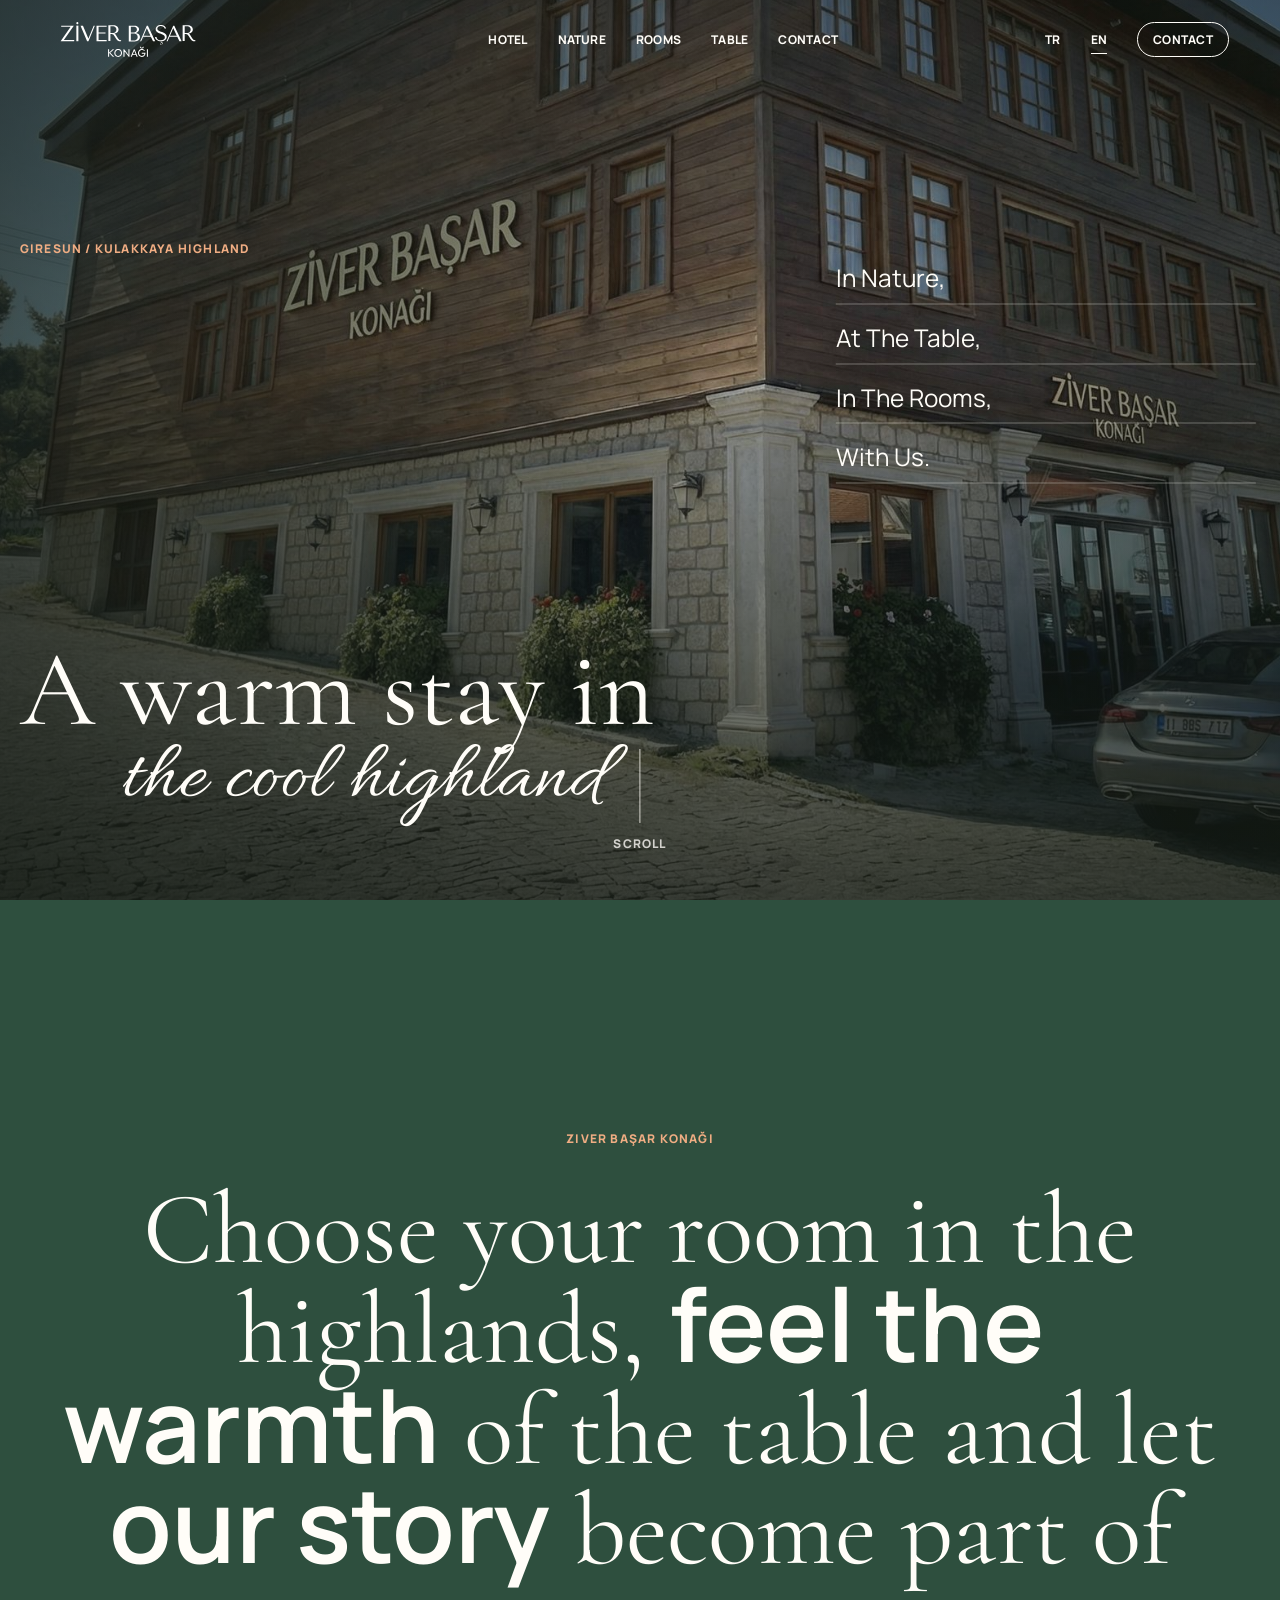
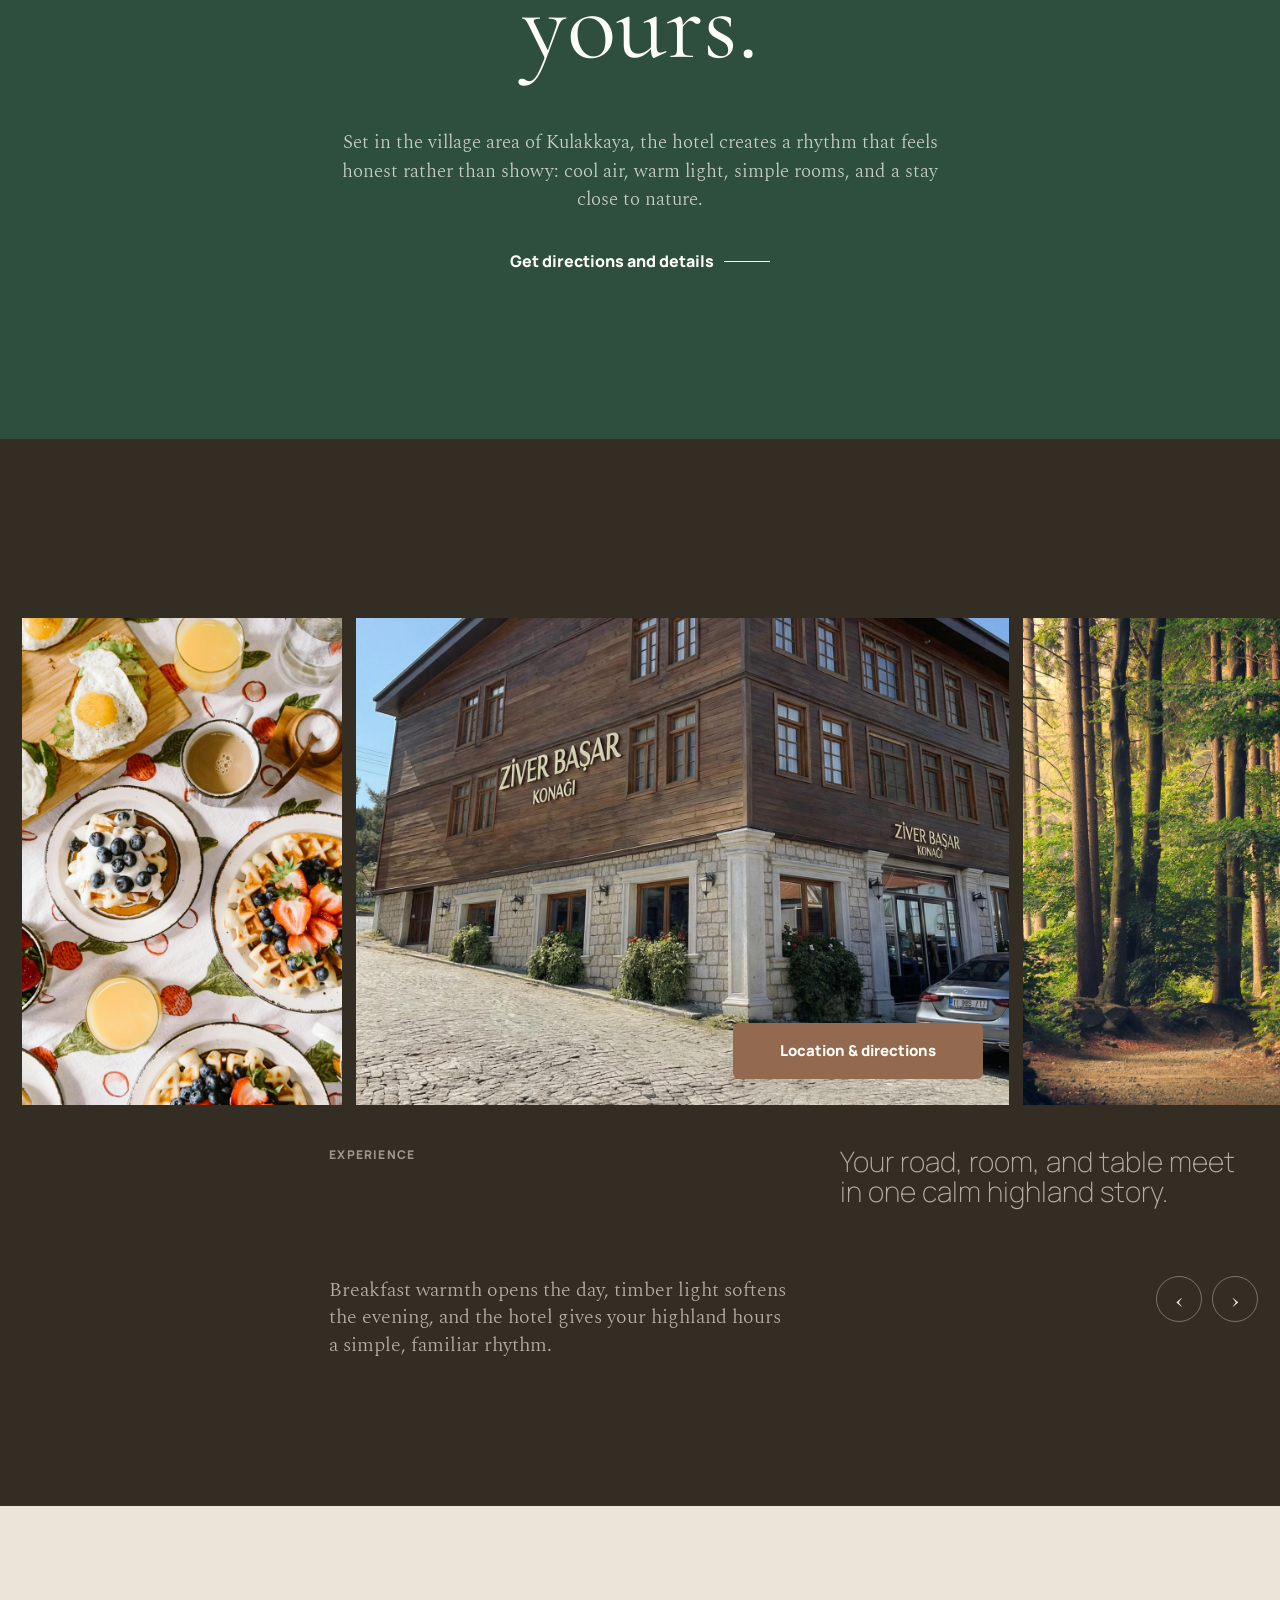
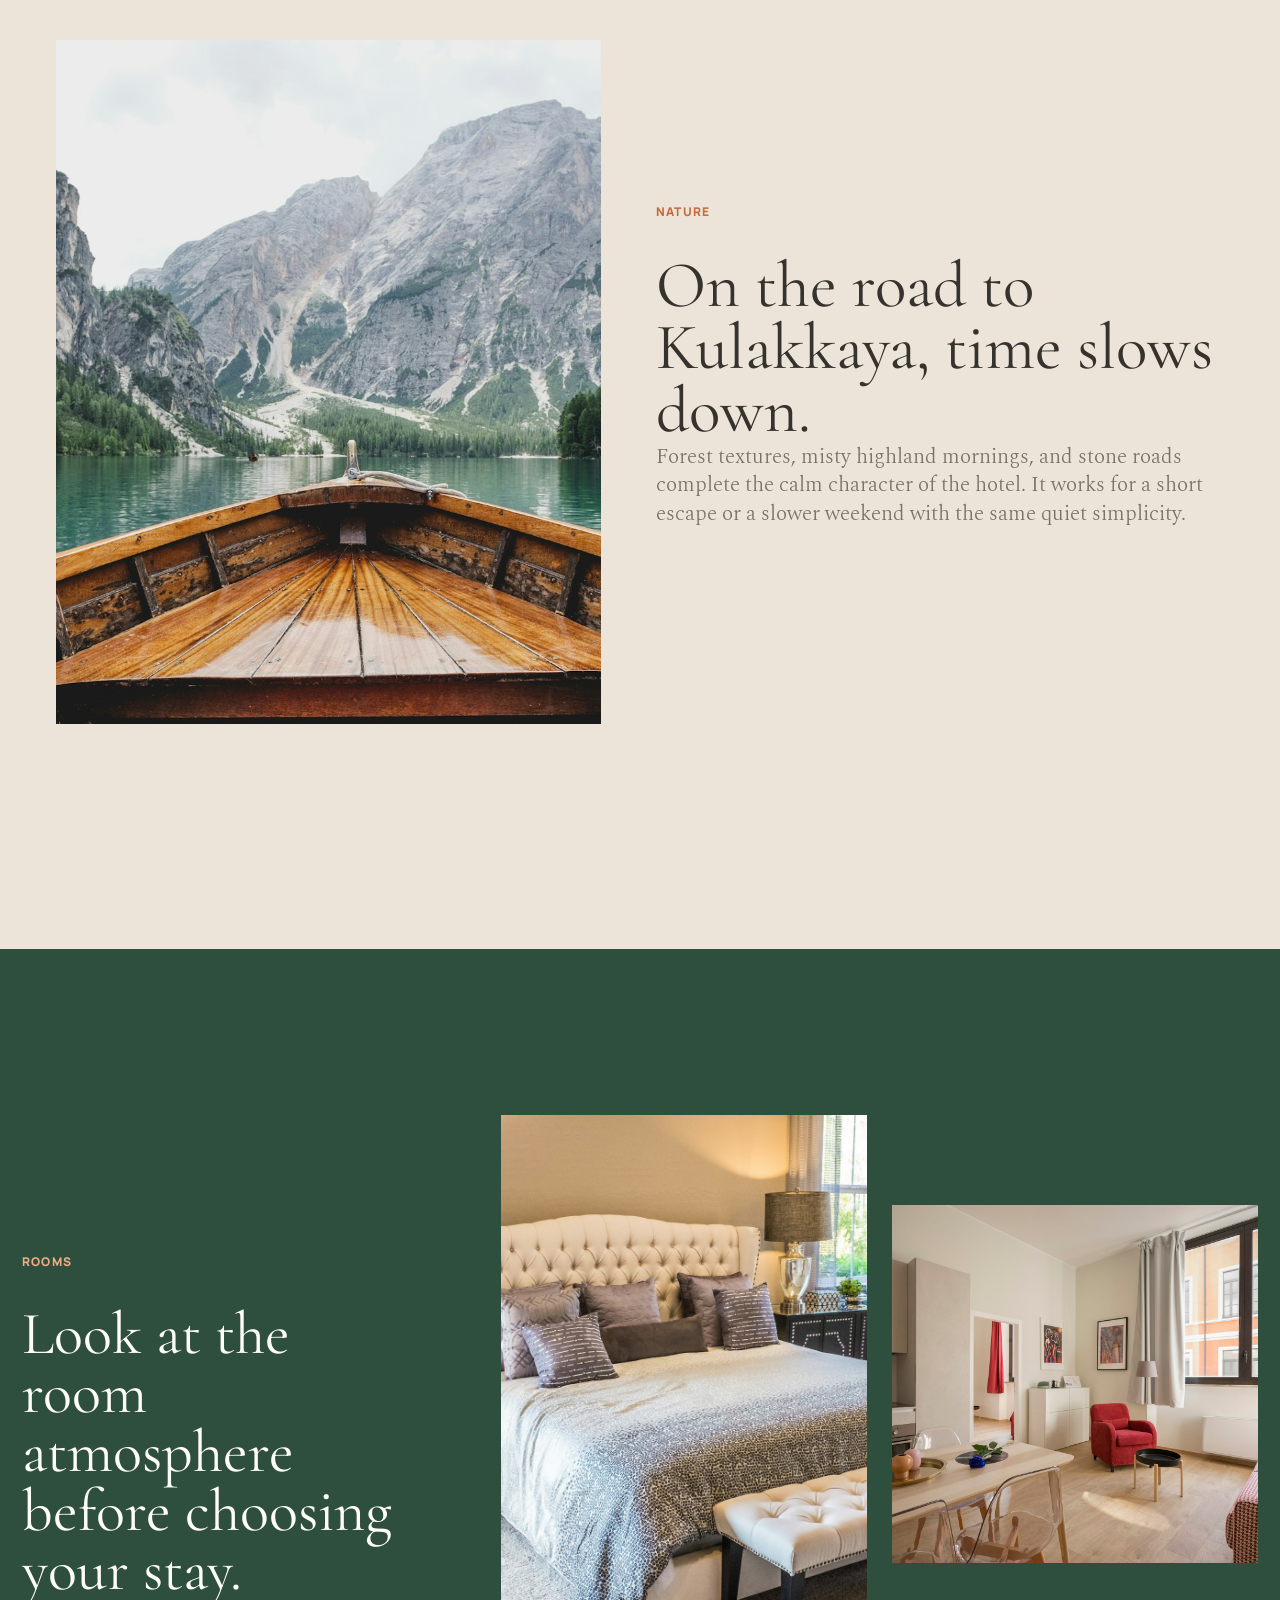
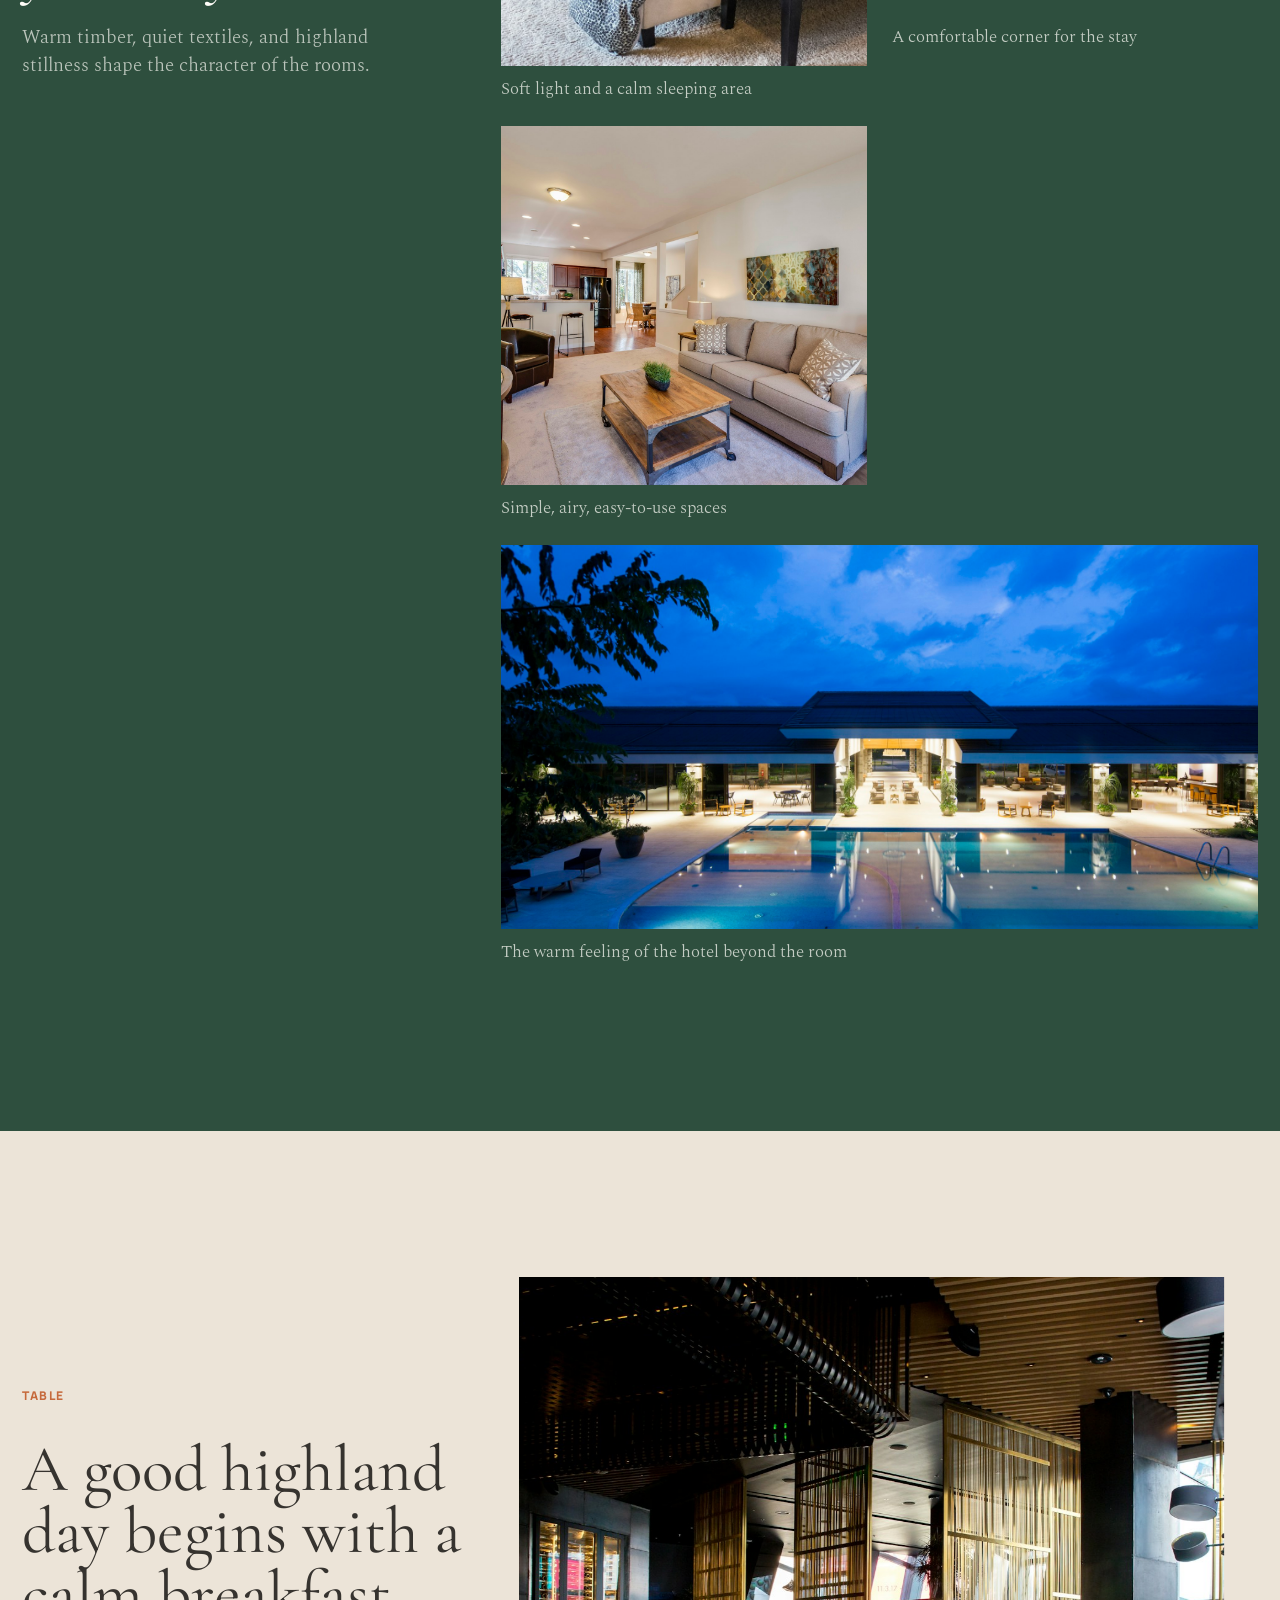
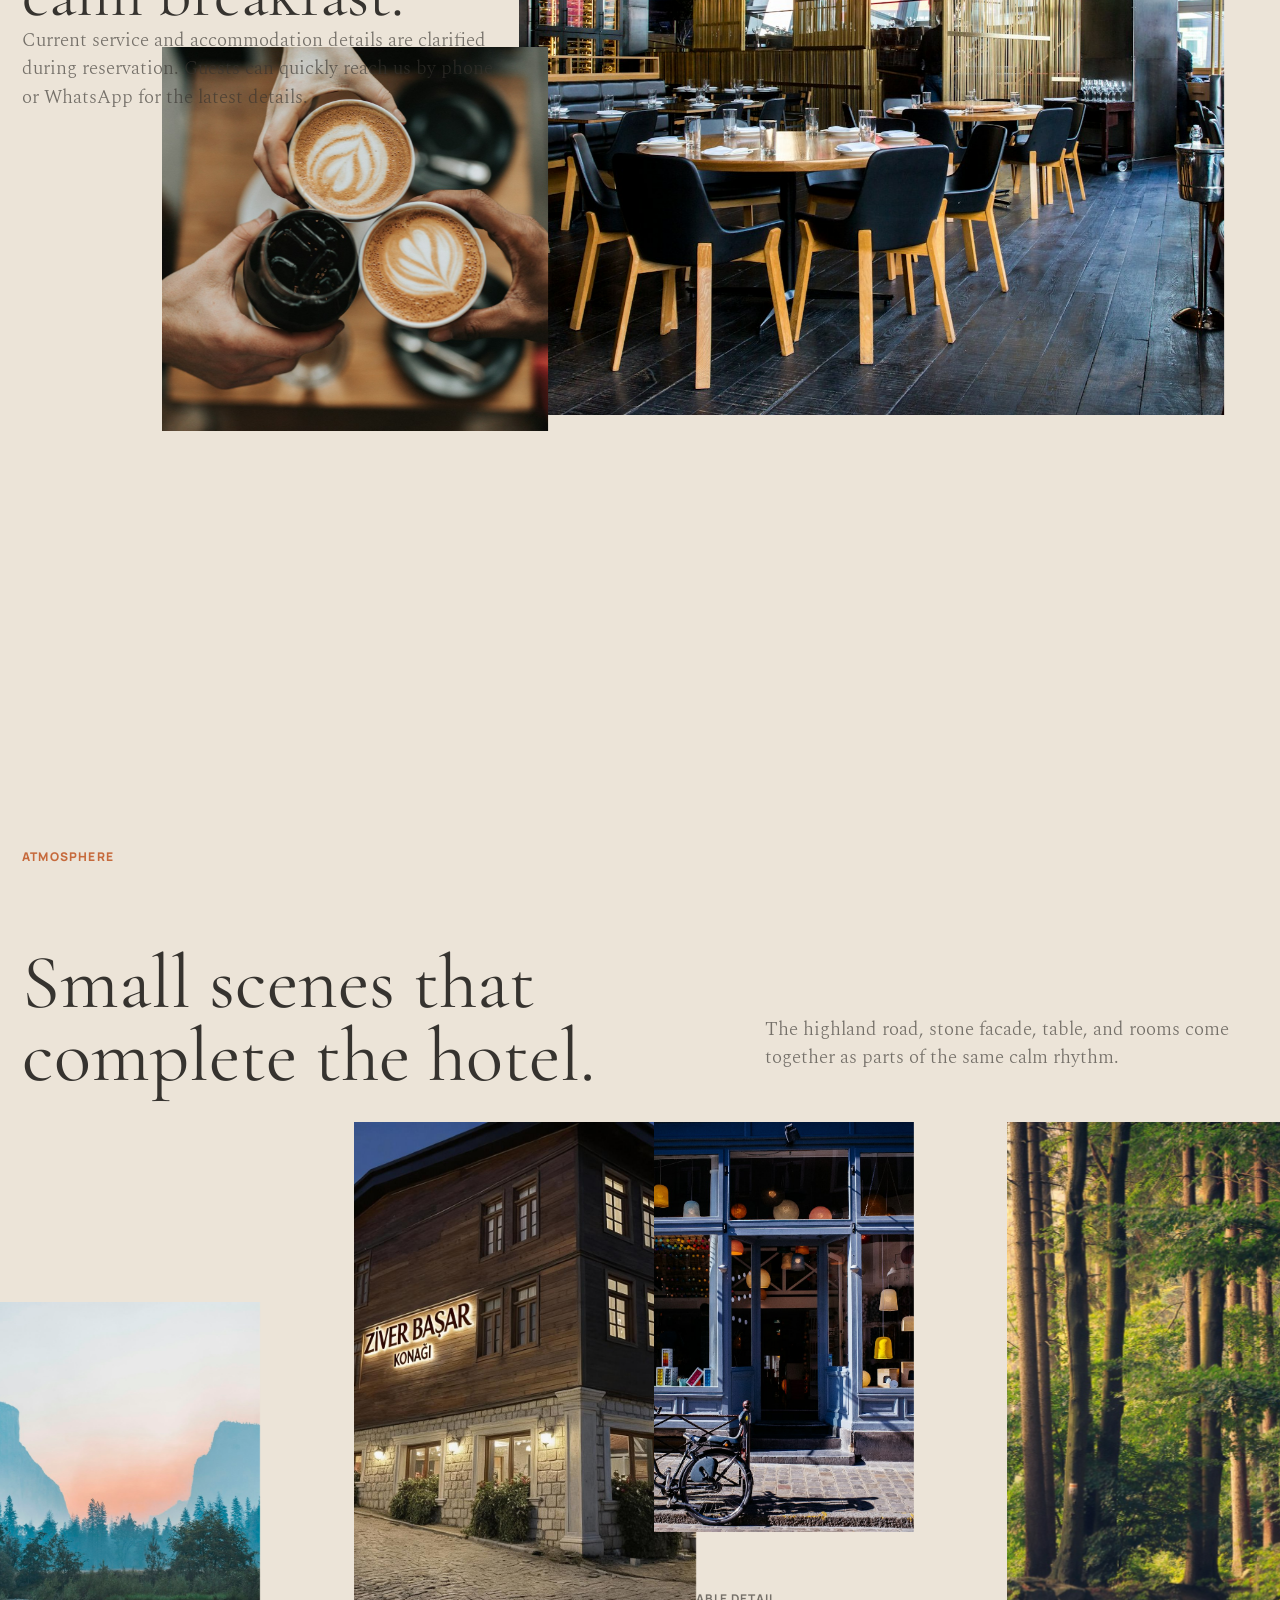
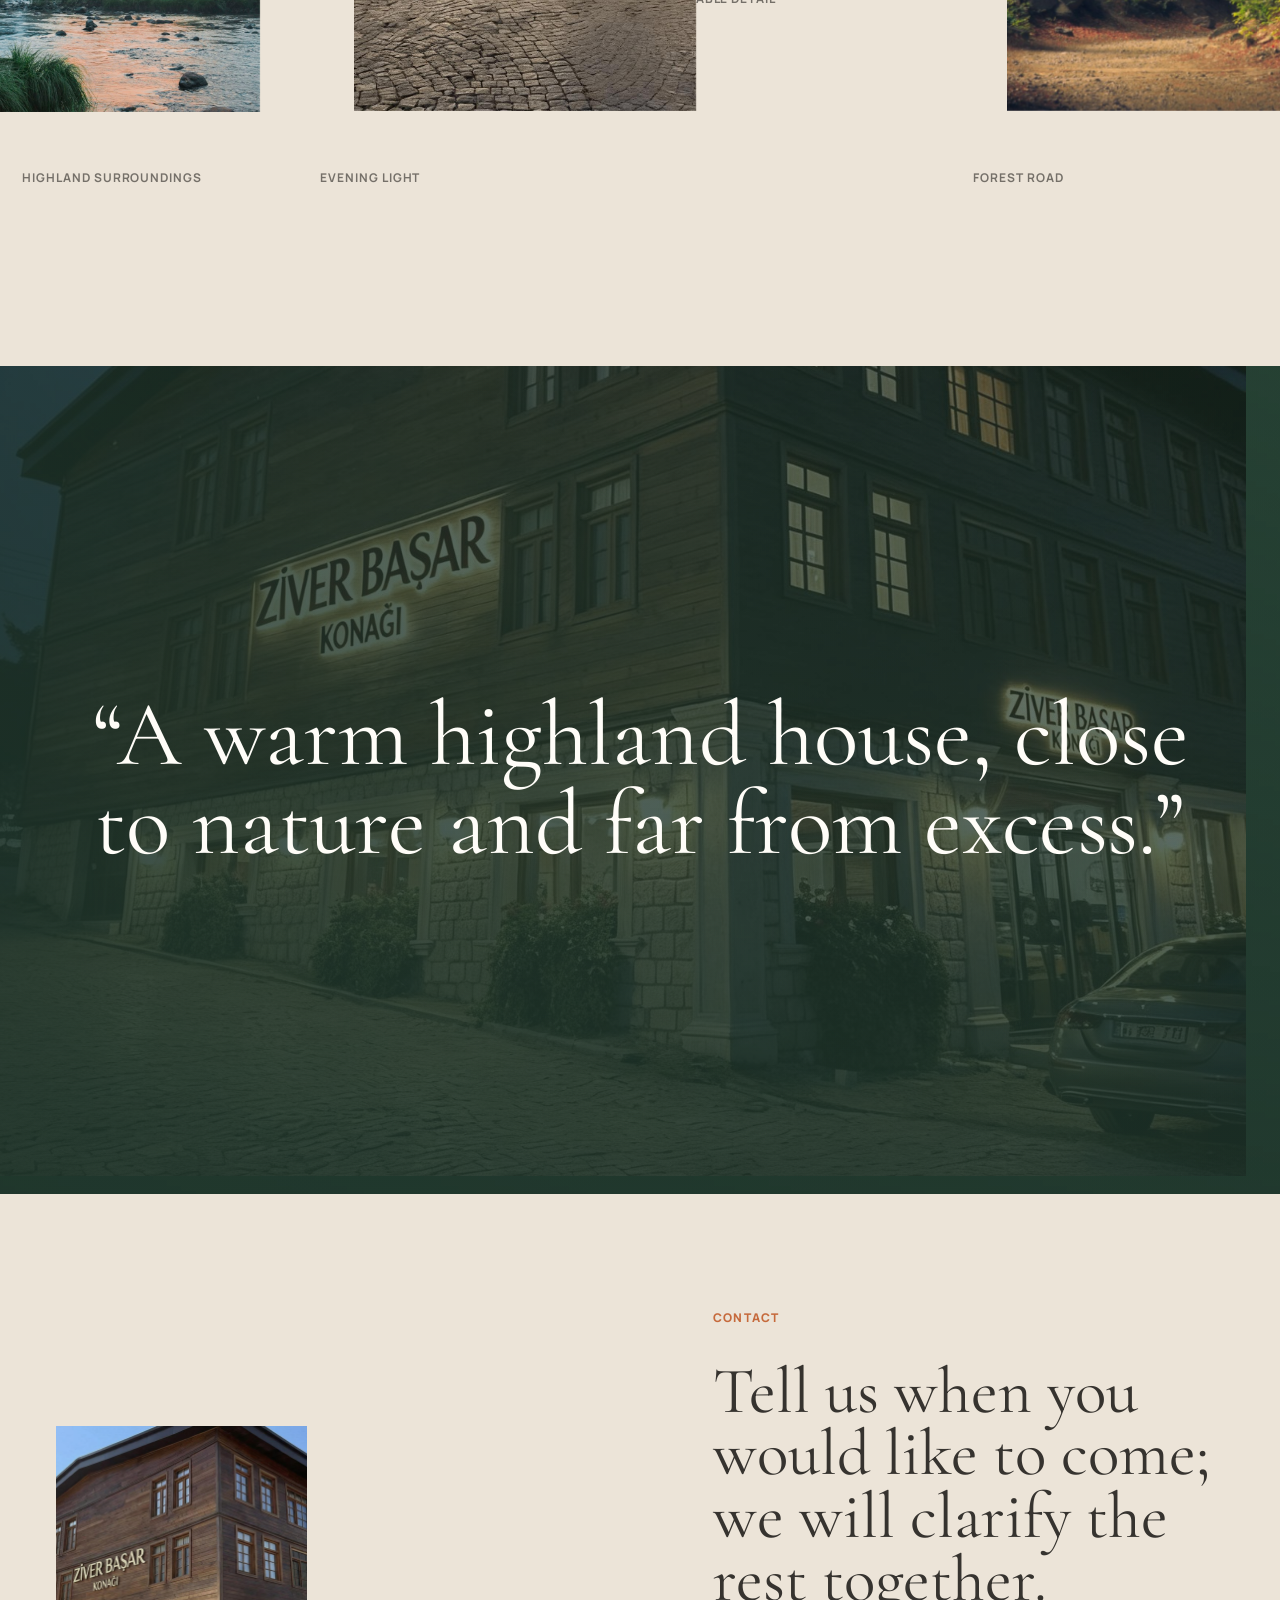
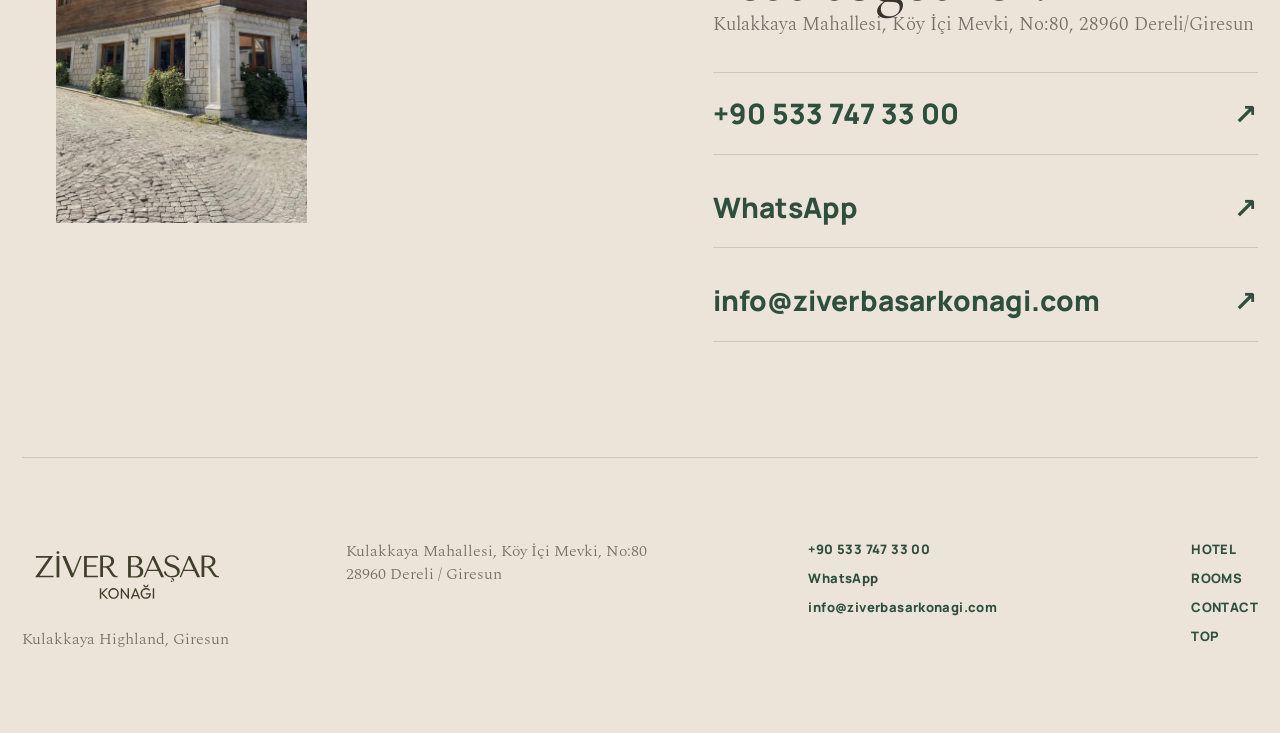
==== en/index.html @ 84d4be09 "Refine rooms contact gallery and footer" ====
<!doctype html>
<html lang="en">
  <head>
    <meta charset="utf-8" />
    <meta name="viewport" content="width=device-width, initial-scale=1" />
    <title>Ziver Başar Konağı | Kulakkaya Highland Boutique Hotel</title>
    <meta
      name="description"
      content="A warm, quiet boutique stay in Giresun's Kulakkaya Highland, shaped by timber, stone, and mountain air."
    />
    <link rel="icon" href="../assets/logos/zbk-logotype-color-1.svg" type="image/svg+xml" />
    <link rel="preconnect" href="https://fonts.googleapis.com" />
    <link rel="preconnect" href="https://fonts.gstatic.com" crossorigin />
    <link
      href="https://fonts.googleapis.com/css2?family=Allura&family=Cormorant+Garamond:wght@300;400;500;600&family=Manrope:wght@200;300;400;500;600;700;800&family=Spectral:wght@200;300;400;500;600;700&display=swap"
      rel="stylesheet"
    />
    <link rel="stylesheet" href="../styles.css" />
  </head>
  <body>
    <div class="loader" aria-hidden="true">
      <img src="../assets/logos/zbk-logotype-white.svg" alt="" />
    </div>

    <header class="site-nav" data-nav>
      <a class="nav-logo" href="#top" aria-label="Ziver Başar Konağı home">
        <img src="../assets/logos/zbk-logotype-white.svg" alt="Ziver Başar Konağı" />
      </a>
      <nav class="nav-links" aria-label="Main menu">
        <a href="#konak">Hotel</a>
        <a href="#doga">Nature</a>
        <a href="#odalar">Rooms</a>
        <a href="#sofra">Table</a>
        <a href="#iletisim">Contact</a>
      </nav>
      <div class="nav-meta">
        <a href="../index.html">TR</a>
        <a href="index.html" aria-current="page">EN</a>
        <details class="nav-contact">
          <summary>Contact</summary>
          <div class="nav-contact-panel" aria-label="Contact options">
            <a href="tel:+905337473300">Call</a>
            <a href="https://wa.me/905337473300">WhatsApp</a>
            <a href="mailto:info@ziverbasarkonagi.com">Mail</a>
          </div>
        </details>
      </div>
    </header>

    <main id="top">
      <section class="hero scene dark-section" data-theme="dark">
        <video
          class="hero-media"
          autoplay
          muted
          loop
          playsinline
          poster="../assets/photos/day.jpeg"
          aria-label="Ziver Başar Konağı in Kulakkaya Highland"
        >
          <source src="https://v3b.fal.media/files/b/0aa115b8/AcC-FDHtLYDZBUZywJd9V_video.mp4" type="video/mp4" />
        </video>
        <div class="hero-wash"></div>
        <div class="hero-content">
          <p class="micro">Giresun / Kulakkaya Highland</p>
          <h1 class="hero-title hero-title-soft">
            <span class="hero-title-line">
              <span class="title-serif">A warm stay in</span>
            </span>
            <span class="title-script">the cool highland</span>
          </h1>
          <div class="hero-phrases" aria-label="Hotel experience areas">
            <a href="#doga">In Nature,</a>
            <a href="#sofra">At The Table,</a>
            <a href="#odalar">In The Rooms,</a>
            <a href="#iletisim">With Us.</a>
          </div>
        </div>
        <a class="scroll-cue" href="#konak" aria-label="Scroll down">
          <span></span>
          Scroll
        </a>
      </section>

      <section id="konak" class="intro-panel scene dark-section" data-theme="dark">
        <div class="section-shell intro-grid">
          <p class="micro">Ziver Başar Konağı</p>
          <h2 class="mixed-statement">
            <span class="statement-serif">Choose your room in the highlands,</span>
            <span class="statement-sans">feel the warmth</span>
            <span class="statement-serif">of the table and let</span>
            <span class="statement-sans">our story</span>
            <span class="statement-serif">become part of yours.</span>
          </h2>
          <div class="intro-copy">
            <p>
              Set in the village area of Kulakkaya, the hotel creates a rhythm
              that feels honest rather than showy: cool air, warm light, simple
              rooms, and a stay close to nature.
            </p>
            <a class="text-arrow" href="#iletisim">Get directions and details</a>
          </div>
        </div>
      </section>

      <section class="experience-slider scene" data-theme="dark" aria-label="Explore the hotel" data-experience-slider>
        <div class="slider-track" data-slider-track>
          <figure class="slider-card">
            <img src="../assets/stock/breakfast-table.jpg" alt="Highland breakfast and table detail" />
          </figure>
          <figure class="slider-card slider-card-wide">
            <img src="../assets/photos/day.jpeg" alt="Ziver Başar Konağı daylight exterior" />
            <a class="slider-card-button" href="#iletisim">Location & directions</a>
          </figure>
          <figure class="slider-card">
            <img src="../assets/stock/forest-path.jpg" alt="Forest path around Kulakkaya" />
          </figure>
          <figure class="slider-card slider-card-wide">
            <img src="../assets/photos/night.jpeg" alt="Ziver Başar Konağı night exterior" />
            <a class="slider-card-button" href="#odalar">Talk about rooms</a>
          </figure>
          <figure class="slider-card">
            <img src="../assets/stock/cozy-bed.jpg" alt="Warm room atmosphere" />
          </figure>
        </div>
        <div class="slider-copy">
          <p class="micro">Experience</p>
          <h2>Your road, room, and table meet in one calm highland story.</h2>
          <p>
            Breakfast warmth opens the day, timber light softens the evening,
            and the hotel gives your highland hours a simple, familiar rhythm.
          </p>
          <div class="slider-controls" aria-label="Gallery controls">
            <button type="button" data-slider-prev aria-label="Previous image">‹</button>
            <button type="button" data-slider-next aria-label="Next image">›</button>
          </div>
        </div>
      </section>

      <section id="doga" class="split-story scene" data-theme="light">
        <div class="split-media parallax-media">
          <video autoplay muted loop playsinline poster="../assets/stock/mountain-road.jpg">
            <source src="https://v3b.fal.media/files/b/0aa1156f/pLtvjibAbxCZs7AMl7Izp_video.mp4" type="video/mp4" />
          </video>
        </div>
        <div class="split-copy reveal-block">
          <p class="micro">Nature</p>
          <h2>On the road to Kulakkaya, time slows down.</h2>
          <p>
            Forest textures, misty highland mornings, and stone roads complete
            the calm character of the hotel. It works for a short escape or a
            slower weekend with the same quiet simplicity.
          </p>
        </div>
      </section>

      <section id="odalar" class="rooms-showcase scene dark-section" data-theme="dark">
        <div class="section-shell rooms-layout">
          <div class="rooms-heading">
            <p class="micro">Rooms</p>
            <h2>Look at the room atmosphere before choosing your stay.</h2>
            <p>
              Warm timber, quiet textiles, and highland stillness shape the
              character of the rooms.
            </p>
          </div>
          <div class="rooms-gallery" aria-label="Room images">
            <figure class="room-card room-card-tall">
              <img src="../assets/stock/cozy-bed.jpg" alt="Warm bedroom atmosphere" />
              <figcaption>Soft light and a calm sleeping area</figcaption>
            </figure>
            <figure class="room-card">
              <img src="../assets/stock/warm-bedroom.jpg" alt="Room seating area detail" />
              <figcaption>A comfortable corner for the stay</figcaption>
            </figure>
            <figure class="room-card">
              <img src="../assets/stock/hotel-room.jpg" alt="Bright room and resting area" />
              <figcaption>Simple, airy, easy-to-use spaces</figcaption>
            </figure>
            <figure class="room-card room-card-wide">
              <img src="../assets/stock/hotel-lobby.jpg" alt="Shared interior atmosphere" />
              <figcaption>The warm feeling of the hotel beyond the room</figcaption>
            </figure>
          </div>
        </div>
      </section>

      <section id="sofra" class="broken-grid scene" data-theme="light">
        <div class="broken-copy reveal-block">
          <p class="micro">Table</p>
          <h2>A good highland day begins with a calm breakfast.</h2>
          <p>
            Current service and accommodation details are clarified during
            reservation. Guests can quickly reach us by phone or WhatsApp for
            the latest details.
          </p>
        </div>
        <img class="broken-large parallax-media" src="../assets/stock/dining-room.jpg" alt="Warm dining atmosphere" />
        <img class="broken-small parallax-media" src="../assets/stock/coffee-detail.jpg" alt="Coffee and table detail" />
      </section>

      <section class="atmosphere-section scene" data-theme="light" aria-label="Hotel atmosphere">
        <div class="section-shell atmosphere-intro reveal-block">
          <p class="micro">Atmosphere</p>
          <h2>Small scenes that complete the hotel.</h2>
          <p>
            The highland road, stone facade, table, and rooms come together as
            parts of the same calm rhythm.
          </p>
        </div>
        <div class="atmosphere-grid">
          <figure class="atmosphere-card">
            <img src="../assets/stock/highland-lake.jpg" alt="Highland lake and mountain view" />
            <figcaption>Highland surroundings</figcaption>
          </figure>
          <figure class="atmosphere-card atmosphere-card-tall">
            <img src="../assets/photos/night.jpeg" alt="Ziver Başar Konağı night exterior" />
            <figcaption>Evening light</figcaption>
          </figure>
          <figure class="atmosphere-card">
            <img src="../assets/stock/table-detail.jpg" alt="Table detail" />
            <figcaption>Table detail</figcaption>
          </figure>
          <figure class="atmosphere-card atmosphere-card-tall">
            <img src="../assets/stock/forest-path.jpg" alt="Forest path" />
            <figcaption>Forest road</figcaption>
          </figure>
        </div>
      </section>

      <section class="quote-section scene dark-section" data-theme="dark">
        <video class="quote-video" autoplay muted loop playsinline poster="../assets/photos/night.jpeg" aria-hidden="true">
          <source src="https://v3b.fal.media/files/b/0aa1157d/uxHQSfrugtvLCtugqlTe0_video.mp4" type="video/mp4" />
        </video>
        <div class="section-shell">
          <blockquote>
            “A warm highland house, close to nature and far from excess.”
          </blockquote>
        </div>
      </section>

      <section id="iletisim" class="contact-stage scene" data-theme="light">
        <div class="contact-map">
          <video autoplay muted loop playsinline poster="../assets/photos/day.jpeg">
            <source src="https://v3b.fal.media/files/b/0aa115b8/AcC-FDHtLYDZBUZywJd9V_video.mp4" type="video/mp4" />
          </video>
          <iframe
            title="Ziver Başar Konağı konum haritası"
            src="https://www.google.com/maps?q=Kulakkaya%20Mahallesi%20K%C3%B6y%20%C4%B0%C3%A7i%20Mevki%20No%3A80%20Dereli%20Giresun&output=embed"
            loading="lazy"
            referrerpolicy="no-referrer-when-downgrade"
          ></iframe>
        </div>
        <div class="contact-copy reveal-block">
          <p class="micro">Contact</p>
          <h2>Tell us when you would like to come; we will clarify the rest together.</h2>
          <p>Kulakkaya Mahallesi, Köy İçi Mevki, No:80, 28960 Dereli/Giresun</p>
          <div class="contact-actions">
            <a href="tel:+905337473300">+90 533 747 33 00</a>
            <a href="https://wa.me/905337473300">WhatsApp</a>
            <a href="mailto:info@ziverbasarkonagi.com">info@ziverbasarkonagi.com</a>
          </div>
        </div>
      </section>
    </main>

    <footer class="footer">
      <div class="footer-brand">
        <img src="../assets/logos/zbk-logotype-color-1.svg" alt="Ziver Başar Konağı" />
        <p>Kulakkaya Highland, Giresun</p>
      </div>
      <address class="footer-address">
        Kulakkaya Mahallesi, Köy İçi Mevki, No:80<br />
        28960 Dereli / Giresun
      </address>
      <div class="footer-contact">
        <a href="tel:+905337473300">+90 533 747 33 00</a>
        <a href="https://wa.me/905337473300">WhatsApp</a>
        <a href="mailto:info@ziverbasarkonagi.com">info@ziverbasarkonagi.com</a>
      </div>
      <nav class="footer-links" aria-label="Footer menu">
        <a href="#konak">Hotel</a>
        <a href="#odalar">Rooms</a>
        <a href="#iletisim">Contact</a>
        <a href="#top">Top</a>
      </nav>
    </footer>

    <script src="../script.js"></script>
  </body>
</html>
---- styles.css ----
:root {
  --forest: #2e4f3e;
  --forest-deep: #1f352b;
  --paper: #ece4d8;
  --paper-soft: #f7f0e7;
  --rust: #c66a3c;
  --ink: #36332f;
  --muted: rgba(54, 51, 47, 0.66);
  --white: #fffdf8;
  --line: rgba(59, 59, 59, 0.16);
  --dark-line: rgba(255, 253, 248, 0.22);
  --font-display: "Cormorant Garamond", Georgia, "Times New Roman", serif;
  --font-text: "Spectral", Georgia, "Times New Roman", serif;
  --font-script: "Allura", "Brush Script MT", cursive;
  --font-body: "Manrope", "Inter", ui-sans-serif, system-ui, -apple-system, BlinkMacSystemFont, "Segoe UI", sans-serif;
  color-scheme: light;
  font-family: var(--font-body);
  line-height: 1.45;
}

* {
  box-sizing: border-box;
}

html {
  scroll-behavior: smooth;
  overflow-x: hidden;
}

body {
  margin: 0;
  overflow-x: hidden;
  background: var(--paper);
  color: var(--ink);
  font-family: var(--font-body);
}

body.is-loading {
  overflow: hidden;
}

body.nav-dark .site-nav {
  color: var(--white);
}

body.nav-light .site-nav {
  color: var(--forest);
}

body.nav-light .nav-logo img {
  filter: brightness(0) saturate(100%) invert(28%) sepia(17%) saturate(857%) hue-rotate(94deg) brightness(91%) contrast(88%);
}

body.nav-light .site-nav::before {
  opacity: 1;
}

img,
video,
iframe {
  display: block;
  max-width: 100%;
}

video,
img {
  user-select: none;
}

a {
  color: inherit;
  text-decoration: none;
}

h1,
h2,
h3,
p,
blockquote {
  margin-top: 0;
}

.loader {
  position: fixed;
  inset: 0;
  z-index: 200;
  display: grid;
  place-items: center;
  background: var(--forest);
  transition:
    opacity 320ms ease,
    visibility 320ms ease;
}

.loader img {
  width: min(220px, 54vw);
  opacity: 0;
  transform: translateY(10px);
  animation: loaderIn 340ms ease forwards;
}

body.is-ready .loader {
  visibility: hidden;
  opacity: 0;
}

@keyframes loaderIn {
  to {
    opacity: 1;
    transform: translateY(0);
  }
}

.site-nav {
  position: fixed;
  top: 0;
  left: 0;
  z-index: 90;
  display: grid;
  grid-template-columns: minmax(140px, 230px) 1fr auto;
  align-items: center;
  gap: clamp(18px, 4vw, 52px);
  width: 100%;
  min-height: 76px;
  padding: 14px clamp(22px, 4vw, 56px);
  color: var(--white);
  transition:
    color 350ms ease,
    transform 450ms ease;
}

.site-nav::before {
  content: "";
  position: absolute;
  inset: 0;
  z-index: -1;
  background: rgba(233, 225, 214, 0.86);
  border-bottom: 1px solid rgba(46, 79, 62, 0.12);
  opacity: 0;
  backdrop-filter: blur(18px);
  transition: opacity 350ms ease;
}

.nav-logo img {
  width: clamp(136px, 12vw, 190px);
}

.nav-links,
.nav-meta {
  display: flex;
  align-items: center;
  gap: clamp(16px, 2.4vw, 30px);
  font-size: 12px;
  font-weight: 760;
  letter-spacing: 0.02em;
  text-transform: uppercase;
}

.nav-links {
  justify-content: center;
}

.nav-links a,
.nav-meta > a {
  position: relative;
  padding: 8px 0;
}

.nav-links a::after,
.nav-meta > a::after {
  content: "";
  position: absolute;
  right: 0;
  bottom: 2px;
  left: 0;
  height: 1px;
  background: currentColor;
  transform: scaleX(0);
  transform-origin: right;
  transition: transform 320ms ease;
}

.nav-links a:hover::after,
.nav-meta > a:hover::after,
.nav-meta > a[aria-current="page"]::after {
  transform: scaleX(1);
  transform-origin: left;
}

.nav-contact {
  position: relative;
}

.nav-contact summary {
  min-width: 70px;
  padding: 8px 15px;
  border: 1px solid currentColor;
  border-radius: 999px;
  cursor: pointer;
  list-style: none;
  text-align: center;
}

.nav-contact summary::-webkit-details-marker {
  display: none;
}

.nav-contact-panel {
  position: absolute;
  top: calc(100% + 12px);
  right: 0;
  z-index: 5;
  display: grid;
  min-width: 188px;
  padding: 8px;
  border: 1px solid rgba(46, 79, 62, 0.16);
  border-radius: 8px;
  background: rgba(247, 240, 231, 0.96);
  box-shadow: 0 18px 48px rgba(31, 53, 43, 0.18);
  color: var(--forest);
  opacity: 0;
  pointer-events: none;
  transform: translateY(-6px);
  transition:
    opacity 220ms ease,
    transform 220ms ease;
}

.nav-contact[open] .nav-contact-panel {
  opacity: 1;
  pointer-events: auto;
  transform: translateY(0);
}

.nav-contact-panel a {
  padding: 12px 10px;
  border-bottom: 1px solid rgba(46, 79, 62, 0.12);
  font-size: 13px;
  letter-spacing: 0;
  text-transform: none;
}

.nav-contact-panel a:last-child {
  border-bottom: 0;
}

.scene {
  position: relative;
  min-height: 100svh;
  scroll-margin-top: 0;
}

.dark-section {
  background: var(--forest);
  color: var(--white);
}

.section-shell {
  width: min(1380px, calc(100% - 44px));
  margin-inline: auto;
}

.micro {
  margin-bottom: clamp(18px, 3vw, 34px);
  color: var(--rust);
  font-family: var(--font-body);
  font-size: 12px;
  font-weight: 850;
  letter-spacing: 0.1em;
  text-transform: uppercase;
}

.dark-section .micro {
  color: #f0ad83;
}

h1,
h2,
blockquote {
  font-family: var(--font-display);
  font-weight: 400;
  letter-spacing: 0;
}

h1 {
  display: grid;
  gap: 0;
  margin-bottom: 0;
  font-size: clamp(72px, 10.6vw, 168px);
  line-height: 0.84;
}

h2 {
  max-width: 980px;
  margin-bottom: 0;
  font-size: clamp(48px, 7vw, 108px);
  line-height: 0.94;
}

h3 {
  margin-bottom: 14px;
  font-size: clamp(28px, 3vw, 48px);
  font-weight: 600;
  line-height: 1.02;
}

p {
  color: var(--muted);
  font-family: var(--font-text);
  font-size: clamp(17px, 1.5vw, 21px);
  font-weight: 300;
  line-height: 1.48;
}

.dark-section p {
  color: rgba(255, 253, 248, 0.74);
}

.hero {
  display: grid;
  align-items: end;
  overflow: hidden;
  background: var(--forest);
}

.hero-media,
.hero-wash {
  position: absolute;
  inset: 0;
}

.hero-media {
  width: 100%;
  height: 100%;
  object-fit: cover;
  transform: scale(1.02);
}

.hero-wash {
  background:
    linear-gradient(180deg, rgba(20, 27, 21, 0.42), rgba(20, 27, 21, 0.08) 38%, rgba(20, 27, 21, 0.76)),
    linear-gradient(90deg, rgba(20, 27, 21, 0.72), rgba(20, 27, 21, 0.16) 62%, rgba(20, 27, 21, 0.42));
}

.hero-content {
  position: relative;
  z-index: 2;
  display: grid;
  grid-template-columns: minmax(0, 1.12fr) minmax(230px, 0.42fr);
  align-items: end;
  column-gap: clamp(32px, 7vw, 120px);
  width: min(1380px, calc(100% - 44px));
  min-height: calc(100svh - 128px);
  margin: 0 auto;
  padding: 118px 0 clamp(42px, 7vw, 82px);
}

.hero-content .micro {
  grid-column: 1 / -1;
  align-self: start;
  margin-bottom: clamp(28px, 4vw, 54px);
}

.hero-content h1 {
  grid-column: 1;
}

.hero-title {
  display: block;
  max-width: 980px;
  font-family: var(--font-display);
  font-size: clamp(70px, 8.4vw, 140px);
  font-weight: 400;
  line-height: 0.88;
}

.hero-title-line {
  display: block;
}

.title-sans {
  font-family: var(--font-body);
  font-weight: 400;
}

.title-serif {
  font-family: var(--font-display);
  font-weight: 400;
}

.title-script {
  display: block;
  margin-top: clamp(-4px, 0.8vw, 12px);
  padding-left: clamp(52px, 8vw, 144px);
  font-family: var(--font-script);
  font-size: clamp(56px, 6.6vw, 112px);
  font-weight: 400;
  line-height: 0.76;
}

.hero-phrases {
  position: absolute;
  top: clamp(118px, 16vh, 182px);
  right: 0;
  display: grid;
  gap: clamp(14px, 2vw, 22px);
  width: min(420px, 34vw);
}

.hero-phrases a {
  display: flex;
  align-items: center;
  min-height: 0;
  padding: 0 0 12px;
  border-bottom: 1px solid rgba(255, 253, 248, 0.34);
  background: transparent;
  font-family: var(--font-body);
  font-size: clamp(18px, 1.9vw, 29px);
  font-weight: 400;
  line-height: 1.02;
  transition:
    color 260ms ease,
    padding-left 260ms ease;
}

.hero-phrases a:hover {
  padding-left: 12px;
  color: #f0ad83;
}

.scroll-cue {
  position: absolute;
  right: auto;
  bottom: clamp(18px, 4vw, 48px);
  left: 50%;
  z-index: 3;
  display: grid;
  gap: 12px;
  justify-items: center;
  color: rgba(255, 253, 248, 0.78);
  font-size: 12px;
  font-weight: 850;
  letter-spacing: 0.1em;
  text-transform: uppercase;
  transform: translateX(-50%);
}

.scroll-cue span {
  width: 1px;
  height: 74px;
  background: currentColor;
  transform-origin: top;
  animation: scrollLine 1.7s ease-in-out infinite;
}

@keyframes scrollLine {
  0%,
  100% {
    transform: scaleY(0.35);
  }
  50% {
    transform: scaleY(1);
  }
}

.intro-panel {
  display: grid;
  align-items: center;
  min-height: 100svh;
  padding: clamp(96px, 13vw, 190px) 0;
}

.intro-grid {
  display: block;
  max-width: 1160px;
  padding-top: clamp(48px, 5vw, 86px);
  text-align: center;
}

.intro-grid h2 {
  max-width: none;
  margin-inline: auto;
  font-size: clamp(58px, 8vw, 128px);
  line-height: 0.92;
}

.mixed-statement {
  max-width: min(1500px, 96vw);
  font-family: var(--font-display);
  font-size: clamp(60px, 7.3vw, 132px);
  font-weight: 400;
  line-height: 0.93;
}

.mixed-statement span {
  display: inline;
}

.statement-serif {
  font-family: var(--font-display);
  font-weight: 400;
}

.statement-sans {
  font-family: var(--font-body);
  font-weight: 650;
}

.intro-copy {
  max-width: 620px;
  margin: clamp(32px, 5vw, 58px) auto 0;
  padding-bottom: 0;
}

.text-arrow {
  display: inline-flex;
  align-items: center;
  gap: 10px;
  margin-top: 16px;
  color: inherit;
  font-weight: 850;
}

.text-arrow::after {
  content: "";
  width: 46px;
  height: 1px;
  background: currentColor;
  transition: transform 260ms ease;
}

.text-arrow:hover::after {
  transform: translateX(10px);
}

.scroll-gallery {
  display: grid;
  grid-template-columns: minmax(340px, 0.84fr) minmax(340px, 1.16fr);
  gap: clamp(34px, 7vw, 118px);
  width: min(1380px, calc(100% - 44px));
  margin: 0 auto;
  padding: clamp(96px, 13vw, 190px) 0;
}

.gallery-sticky {
  position: sticky;
  top: 112px;
  align-self: start;
  display: grid;
  align-content: center;
  min-height: calc(100svh - 150px);
}

.gallery-visual {
  position: relative;
  height: min(58svh, 620px);
  overflow: hidden;
  background: var(--forest);
}

.gallery-visual img {
  position: absolute;
  inset: 0;
  width: 100%;
  height: 100%;
  object-fit: cover;
  opacity: 0;
  transform: scale(1.08);
  transition:
    opacity 620ms ease,
    transform 1200ms ease;
}

.gallery-visual img.is-active {
  opacity: 1;
  transform: scale(1);
}

.gallery-copy {
  display: grid;
  grid-template-columns: 1fr;
  gap: 14px;
  max-width: 520px;
  padding-top: clamp(28px, 4vw, 48px);
}

.gallery-copy h2 {
  max-width: 520px;
  font-size: clamp(38px, 4.6vw, 72px);
  line-height: 0.96;
}

.gallery-steps {
  display: grid;
  gap: clamp(34px, 6vw, 82px);
  padding: 5svh 0 10svh;
}

.gallery-step {
  min-height: 36svh;
  max-width: 720px;
  padding-top: clamp(18px, 4vw, 48px);
  border-top: 1px solid var(--line);
  opacity: 0.42;
  transform: translateY(28px);
  transition:
    opacity 460ms ease,
    transform 460ms ease;
}

.gallery-step.is-active {
  opacity: 1;
  transform: translateY(0);
}

.gallery-step span {
  display: block;
  margin-bottom: 18px;
  color: var(--rust);
  font-weight: 850;
}

.gallery-step h3 {
  font-family: var(--font-display);
  font-size: clamp(42px, 5.2vw, 82px);
  font-weight: 400;
  line-height: 0.96;
}

.gallery-step p {
  max-width: 520px;
}

.experience-slider {
  min-height: 100svh;
  padding: clamp(112px, 14vw, 210px) 0 clamp(84px, 10vw, 150px);
  overflow: hidden;
  background: #342d24;
  color: var(--paper);
}

.slider-track {
  display: flex;
  gap: clamp(10px, 1.1vw, 18px);
  width: 100vw;
  margin-inline: 50%;
  padding: 0 max(22px, calc((100vw - 1380px) / 2));
  overflow-x: auto;
  overscroll-behavior-x: contain;
  scroll-behavior: smooth;
  scroll-snap-type: x mandatory;
  scrollbar-width: none;
  transform: translateX(-50%);
}

.slider-track::-webkit-scrollbar {
  display: none;
}

.slider-card {
  position: relative;
  flex: 0 0 clamp(280px, 25vw, 460px);
  height: clamp(320px, 38vw, 610px);
  margin: 0;
  overflow: hidden;
  scroll-snap-align: center;
  background: var(--forest-deep);
}

.slider-card-wide {
  flex-basis: clamp(560px, 51vw, 980px);
}

.slider-card img {
  width: 100%;
  height: 100%;
  object-fit: cover;
  transform: scale(1.03);
  transition: transform 700ms ease;
}

.slider-card:hover img {
  transform: scale(1.07);
}

.slider-card-button {
  position: absolute;
  right: clamp(18px, 2vw, 34px);
  bottom: clamp(18px, 2vw, 34px);
  min-width: min(250px, calc(100% - 36px));
  padding: 17px 24px;
  border-radius: 6px;
  background: #93694f;
  color: var(--white);
  font-size: 15px;
  font-weight: 800;
  text-align: center;
}

.slider-copy {
  display: grid;
  grid-template-columns: minmax(260px, 460px) auto;
  gap: clamp(20px, 4vw, 80px);
  align-items: start;
  width: min(1380px, calc(100% - 44px));
  margin: clamp(26px, 3.2vw, 46px) auto 0;
  padding-left: clamp(0px, 24vw, 470px);
}

.slider-copy .micro {
  margin-bottom: 14px;
  color: rgba(236, 228, 216, 0.58);
}

.slider-copy h2 {
  max-width: 540px;
  margin-bottom: 18px;
  color: rgba(236, 228, 216, 0.7);
  font-family: var(--font-body);
  font-size: clamp(23px, 2.2vw, 36px);
  font-weight: 200;
  line-height: 1.08;
}

.slider-copy p:not(.micro) {
  max-width: 520px;
  color: rgba(236, 228, 216, 0.72);
  font-size: clamp(20px, 1.6vw, 26px);
  line-height: 1.34;
}

.intro-copy p,
.slider-copy p:not(.micro),
.split-copy p:not(.micro),
.broken-copy p:not(.micro),
.contact-copy p:not(.micro) {
  font-family: var(--font-text);
  font-weight: 300;
}

.slider-controls {
  display: flex;
  gap: 10px;
  justify-self: end;
}

.slider-controls button {
  display: grid;
  place-items: center;
  width: 46px;
  height: 46px;
  border: 1px solid rgba(236, 228, 216, 0.38);
  border-radius: 50%;
  background: transparent;
  color: var(--paper);
  font: 500 28px/1 var(--font-display);
  cursor: pointer;
  transition:
    background 220ms ease,
    color 220ms ease;
}

.slider-controls button:hover {
  background: var(--paper);
  color: #342d24;
}

.split-story {
  display: grid;
  grid-template-columns: minmax(340px, 0.95fr) minmax(320px, 1.05fr);
  align-items: center;
  gap: clamp(38px, 7vw, 120px);
  width: min(1380px, calc(100% - 44px));
  margin: 0 auto;
  padding: clamp(98px, 14vw, 200px) 0;
}

.split-media {
  width: min(620px, 100%);
  height: min(76svh, 760px);
  overflow: hidden;
}

.split-media video,
.split-media img {
  width: 100%;
  height: 116%;
  object-fit: cover;
}

.split-copy {
  max-width: 560px;
  padding-bottom: clamp(0px, 8vw, 118px);
}

.split-copy h2,
.broken-copy h2,
.contact-copy h2 {
  font-size: clamp(42px, 5.1vw, 78px);
  line-height: 0.96;
}

.split-copy p:not(.micro) {
  max-width: 640px;
  font-size: clamp(20px, 1.65vw, 27px);
  line-height: 1.36;
}

.rooms-showcase {
  display: grid;
  align-items: center;
  min-height: 106svh;
  padding: clamp(96px, 13vw, 186px) 0;
  overflow: hidden;
}

.rooms-layout {
  display: grid;
  grid-template-columns: minmax(300px, 0.68fr) minmax(0, 1.32fr);
  gap: clamp(40px, 7vw, 126px);
  align-items: start;
}

.rooms-heading {
  position: sticky;
  top: 138px;
}

.rooms-heading h2 {
  max-width: 560px;
  font-size: clamp(38px, 4.7vw, 74px);
  line-height: 0.98;
}

.rooms-heading p:not(.micro) {
  max-width: 430px;
  margin-top: 24px;
  color: rgba(255, 253, 248, 0.68);
}

.rooms-gallery {
  display: grid;
  grid-template-columns: repeat(2, minmax(0, 1fr));
  gap: clamp(16px, 2vw, 30px);
}

.room-card {
  display: grid;
  gap: 12px;
  margin: 0;
}

.room-card:nth-child(2) {
  margin-top: clamp(42px, 7vw, 110px);
}

.room-card-wide {
  grid-column: span 2;
}

.room-card img {
  width: 100%;
  height: clamp(290px, 28vw, 500px);
  object-fit: cover;
}

.room-card-tall img {
  height: clamp(380px, 43vw, 690px);
}

.room-card-wide img {
  height: clamp(280px, 30vw, 470px);
}

.room-card figcaption {
  color: rgba(255, 253, 248, 0.72);
  font-family: var(--font-text);
  font-size: clamp(17px, 1.25vw, 22px);
  font-weight: 300;
  line-height: 1.36;
}

.broken-grid {
  display: grid;
  grid-template-columns: repeat(12, 1fr);
  grid-template-rows: auto auto;
  gap: clamp(18px, 3vw, 44px);
  width: min(1380px, calc(100% - 44px));
  margin: 0 auto;
  padding: clamp(104px, 15vw, 220px) 0;
}

.broken-copy {
  grid-column: 1 / 6;
  grid-row: 1;
  z-index: 2;
  padding-top: clamp(18px, 5vw, 74px);
}

.broken-copy p {
  max-width: 540px;
}

.broken-large {
  grid-column: 6 / 13;
  grid-row: 1 / span 2;
  width: 100%;
  height: min(82svh, 820px);
  object-fit: cover;
}

.broken-small {
  grid-column: 2 / 6;
  grid-row: 2;
  width: 100%;
  height: clamp(250px, 30vw, 430px);
  object-fit: cover;
  margin-top: -6vw;
}

.quote-section {
  display: grid;
  align-items: center;
  min-height: 92svh;
  overflow: hidden;
  text-align: center;
}

.quote-section .section-shell {
  position: relative;
  z-index: 2;
}

.quote-section::after {
  content: "";
  position: absolute;
  inset: 0;
  z-index: 1;
  background:
    linear-gradient(90deg, rgba(31, 53, 43, 0.78), rgba(31, 53, 43, 0.5)),
    linear-gradient(0deg, rgba(31, 53, 43, 0.68), rgba(31, 53, 43, 0.1));
}

.quote-video {
  position: absolute;
  inset: 0;
  width: 100%;
  height: 100%;
  object-fit: cover;
}

blockquote {
  max-width: 1100px;
  margin: 0 auto;
  font-size: clamp(48px, 7.2vw, 112px);
  line-height: 0.96;
}

.atmosphere-section {
  display: grid;
  gap: clamp(34px, 6vw, 92px);
  min-height: auto;
  padding: clamp(96px, 14vw, 210px) 0;
}

.atmosphere-intro {
  display: grid;
  grid-template-columns: minmax(280px, 0.9fr) minmax(280px, 0.68fr);
  gap: clamp(28px, 7vw, 110px);
  align-items: end;
}

.atmosphere-intro .micro {
  grid-column: 1 / -1;
  margin-bottom: -8px;
}

.atmosphere-intro h2 {
  font-size: clamp(46px, 6vw, 96px);
}

.atmosphere-intro p {
  max-width: 520px;
}

.atmosphere-grid {
  display: grid;
  grid-template-columns: 0.86fr 1.08fr 0.82fr 0.9fr;
  align-items: end;
  gap: clamp(14px, 2vw, 28px);
  width: min(1500px, calc(100% - 44px));
  margin: 0 auto;
}

.atmosphere-card {
  display: grid;
  gap: 12px;
  margin: 0;
}

.atmosphere-card img {
  width: 100%;
  height: clamp(250px, 32vw, 520px);
  object-fit: cover;
}

.atmosphere-card-tall img {
  height: clamp(360px, 46vw, 720px);
}

.atmosphere-card:nth-child(3) {
  align-self: start;
}

.atmosphere-card figcaption {
  color: var(--muted);
  font-family: var(--font-body);
  font-size: 12px;
  font-weight: 700;
  letter-spacing: 0.08em;
  text-transform: uppercase;
}

.contact-stage {
  display: grid;
  grid-template-columns: minmax(360px, 1.05fr) minmax(330px, 0.95fr);
  align-items: center;
  gap: clamp(40px, 7vw, 112px);
  width: min(1380px, calc(100% - 44px));
  min-height: calc(100svh - 76px);
  margin: 0 auto;
  padding: clamp(70px, 9vw, 132px) 0;
}

.contact-map {
  display: grid;
  grid-template-columns: 0.78fr 1fr;
  align-items: end;
  gap: clamp(14px, 2.4vw, 28px);
}

.contact-map video,
.contact-map iframe {
  width: 100%;
  height: clamp(280px, 31vw, 480px);
  border: 0;
  object-fit: cover;
}

.contact-map iframe {
  height: clamp(340px, 38vw, 590px);
  filter: saturate(0.9) contrast(0.96);
}

.contact-copy {
  align-self: center;
}

.contact-copy p {
  max-width: 560px;
}

.contact-actions {
  display: grid;
  gap: 12px;
  margin-top: 32px;
  border-top: 1px solid var(--line);
}

.contact-actions a {
  display: flex;
  justify-content: space-between;
  gap: 20px;
  padding: 20px 0;
  border-bottom: 1px solid var(--line);
  color: var(--forest);
  font-size: clamp(19px, 2.2vw, 30px);
  font-weight: 800;
  overflow-wrap: anywhere;
}

.contact-actions a::after {
  content: "↗";
  flex: 0 0 auto;
}

.footer {
  display: grid;
  grid-template-columns: minmax(180px, 260px) minmax(220px, 1fr) minmax(220px, 0.8fr) auto;
  align-items: start;
  gap: clamp(24px, 5vw, 76px);
  width: min(1380px, calc(100% - 44px));
  margin: 0 auto;
  padding: clamp(36px, 7vw, 82px) 0;
  border-top: 1px solid var(--line);
}

.footer-brand {
  display: grid;
  gap: 18px;
}

.footer-brand img {
  width: min(210px, 100%);
}

.footer-brand p,
.footer-address {
  margin-bottom: 0;
  color: var(--muted);
  font-family: var(--font-text);
  font-size: clamp(16px, 1.2vw, 20px);
  font-style: normal;
  font-weight: 300;
  line-height: 1.42;
}

.footer-contact,
.footer-links {
  display: grid;
  gap: 10px;
}

.footer-contact a,
.footer-links a {
  color: var(--forest);
  font-size: 13px;
  font-weight: 800;
  letter-spacing: 0.03em;
  text-transform: uppercase;
}

.footer-contact a {
  text-transform: none;
  overflow-wrap: anywhere;
}

.reveal-block,
.parallax-media,
.hero-content,
.gallery-visual,
.split-media,
.broken-large,
.broken-small,
.atmosphere-card img,
.contact-map video,
.contact-map iframe,
.quote-video {
  will-change: transform, opacity;
}

.reveal-block {
  opacity: 0;
  transform: translateY(44px);
  transition:
    opacity 800ms ease,
    transform 800ms ease;
}

.reveal-block.is-visible {
  opacity: 1;
  transform: translateY(0);
}

@media (prefers-reduced-motion: reduce) {
  *,
  *::before,
  *::after {
    scroll-behavior: auto !important;
    animation-duration: 1ms !important;
    transition-duration: 1ms !important;
  }
}

@media (max-width: 980px) {
  .site-nav {
    grid-template-columns: 1fr;
    min-height: 78px;
    gap: 8px;
  }

  .nav-links {
    grid-column: 1 / -1;
    justify-content: flex-start;
    overflow-x: auto;
    padding-bottom: 4px;
  }

  .nav-meta {
    justify-content: flex-start;
  }

  .nav-contact-panel {
    right: auto;
    left: 0;
  }

  .scroll-gallery,
  .split-story,
  .rooms-layout,
  .contact-stage {
    grid-template-columns: 1fr;
  }

  .hero-content {
    grid-template-columns: 1fr;
    align-content: end;
    min-height: calc(100svh - 112px);
  }

  .hero-content h1 {
    grid-column: 1;
  }

  .hero-title {
    font-size: clamp(70px, 15vw, 132px);
  }

  .title-script {
    padding-left: clamp(42px, 12vw, 130px);
  }

  .hero-phrases {
    position: static;
    top: auto;
    right: auto;
    grid-column: 1;
    justify-self: start;
    width: min(540px, 100%);
    margin-top: clamp(28px, 5vw, 48px);
  }

  .gallery-sticky {
    position: relative;
    top: auto;
    min-height: auto;
  }

  .gallery-steps {
    padding: 0 0 70px;
  }

  .gallery-step {
    min-height: auto;
  }

  .slider-track {
    padding-inline: 22px;
  }

  .slider-card {
    flex-basis: min(72vw, 420px);
    height: clamp(300px, 78vw, 540px);
  }

  .slider-card-wide {
    flex-basis: min(86vw, 680px);
  }

  .slider-copy {
    grid-template-columns: 1fr;
    width: calc(100% - 44px);
    padding-left: 0;
  }

  .slider-controls {
    justify-self: start;
  }

  .contact-map {
    grid-template-columns: 1fr;
  }

  .rooms-heading {
    position: relative;
    top: auto;
  }

  .rooms-gallery {
    margin-top: 8px;
  }

  .rooms-showcase {
    padding-top: clamp(190px, 26vw, 260px);
  }

  .broken-grid {
    grid-template-columns: 1fr;
  }

  .atmosphere-intro,
  .atmosphere-grid {
    grid-template-columns: 1fr 1fr;
  }

  .broken-copy,
  .broken-large,
  .broken-small {
    grid-column: auto;
    grid-row: auto;
    margin-top: 0;
  }
}

@media (max-width: 640px) {
  .site-nav {
    padding: 14px;
  }

  .nav-logo img {
    width: 154px;
  }

  .nav-links,
  .nav-meta {
    gap: 14px;
    font-size: 12px;
  }

  .nav-contact summary {
    min-width: 58px;
    padding-inline: 12px;
  }

  .section-shell,
  .hero-content,
  .scroll-gallery,
  .split-story,
  .rooms-layout,
  .broken-grid,
  .contact-stage,
  .footer {
    width: calc(100% - 28px);
  }

  .hero-content {
    padding-top: 126px;
  }

  .hero-title {
    font-size: clamp(58px, 16vw, 84px);
    line-height: 0.92;
  }

  .hero-title-line {
    display: grid;
  }

  .title-script {
    margin-top: 6px;
    padding-left: 34px;
    font-size: clamp(48px, 15vw, 76px);
    line-height: 0.82;
  }

  .hero-phrases {
    gap: 12px;
  }

  .hero-phrases a {
    padding-bottom: 10px;
    font-size: 20px;
  }

  h1 {
    font-size: clamp(70px, 20vw, 112px);
  }

  h2,
  .split-copy h2,
  .broken-copy h2,
  .contact-copy h2 {
    font-size: clamp(42px, 14vw, 76px);
  }

  .mixed-statement {
    font-size: clamp(44px, 13vw, 72px);
    line-height: 0.98;
  }

  .experience-slider {
    padding: 92px 0 76px;
  }

  .slider-card,
  .slider-card-wide {
    flex-basis: calc(100vw - 52px);
    height: min(118vw, 500px);
  }

  .slider-card-button {
    right: 14px;
    bottom: 14px;
    min-width: calc(100% - 28px);
    padding: 14px 18px;
  }

  .slider-copy {
    width: calc(100% - 28px);
  }

  .gallery-copy {
    grid-template-columns: 1fr;
  }

  .rooms-gallery,
  .atmosphere-intro,
  .atmosphere-grid {
    grid-template-columns: 1fr;
  }

  .footer {
    grid-template-columns: 1fr;
  }

}
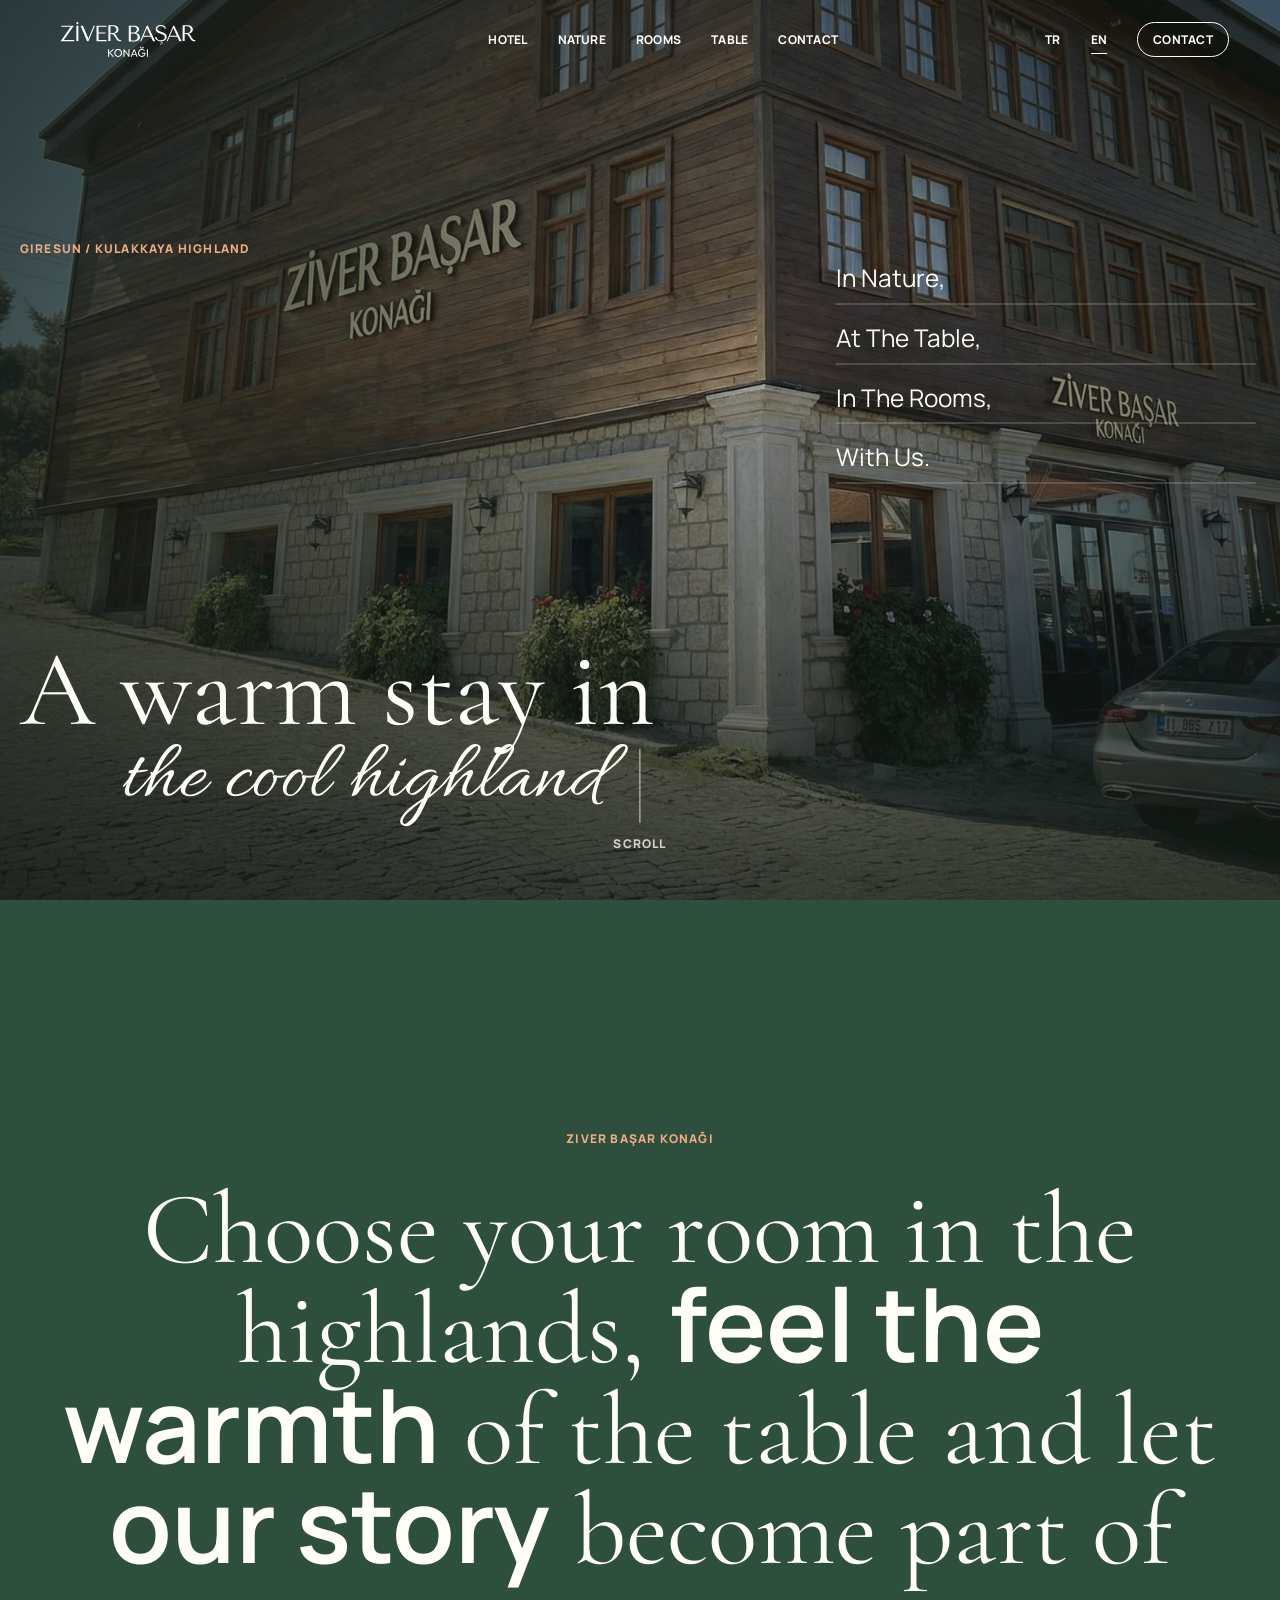
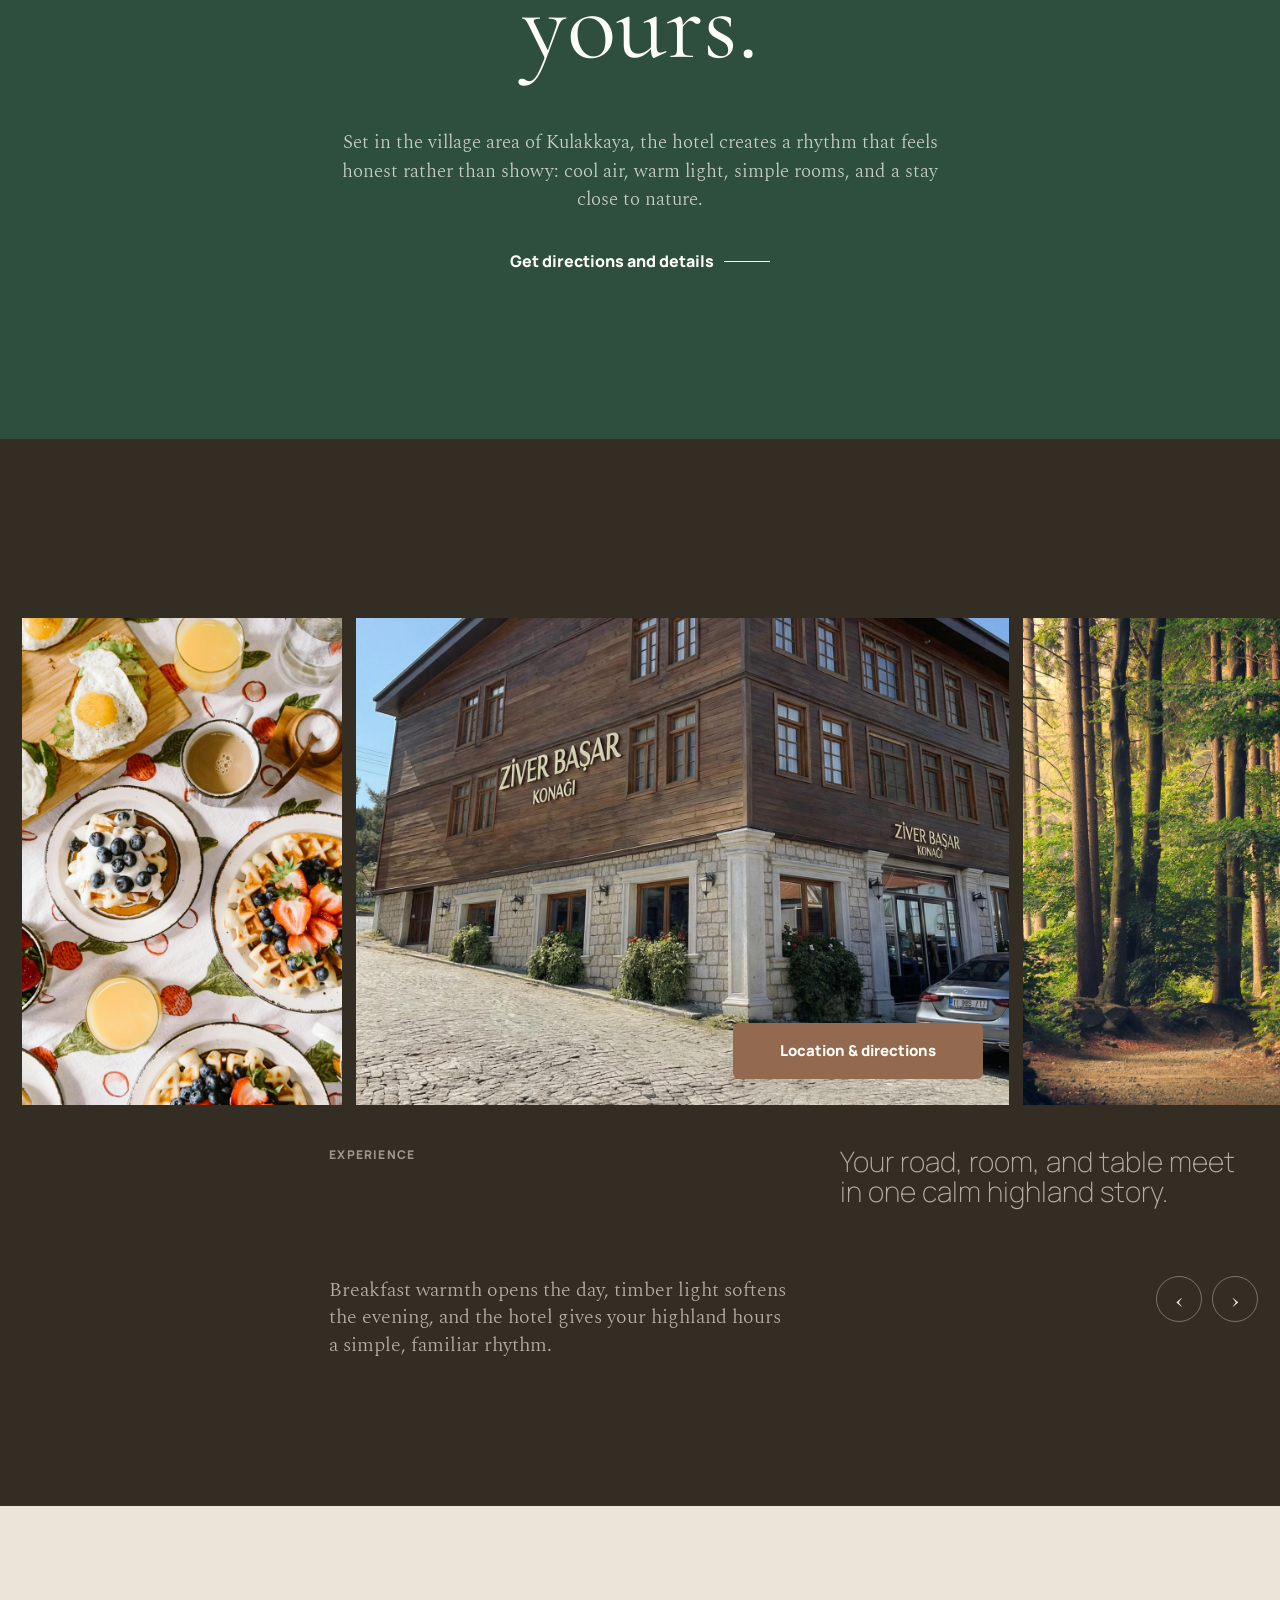
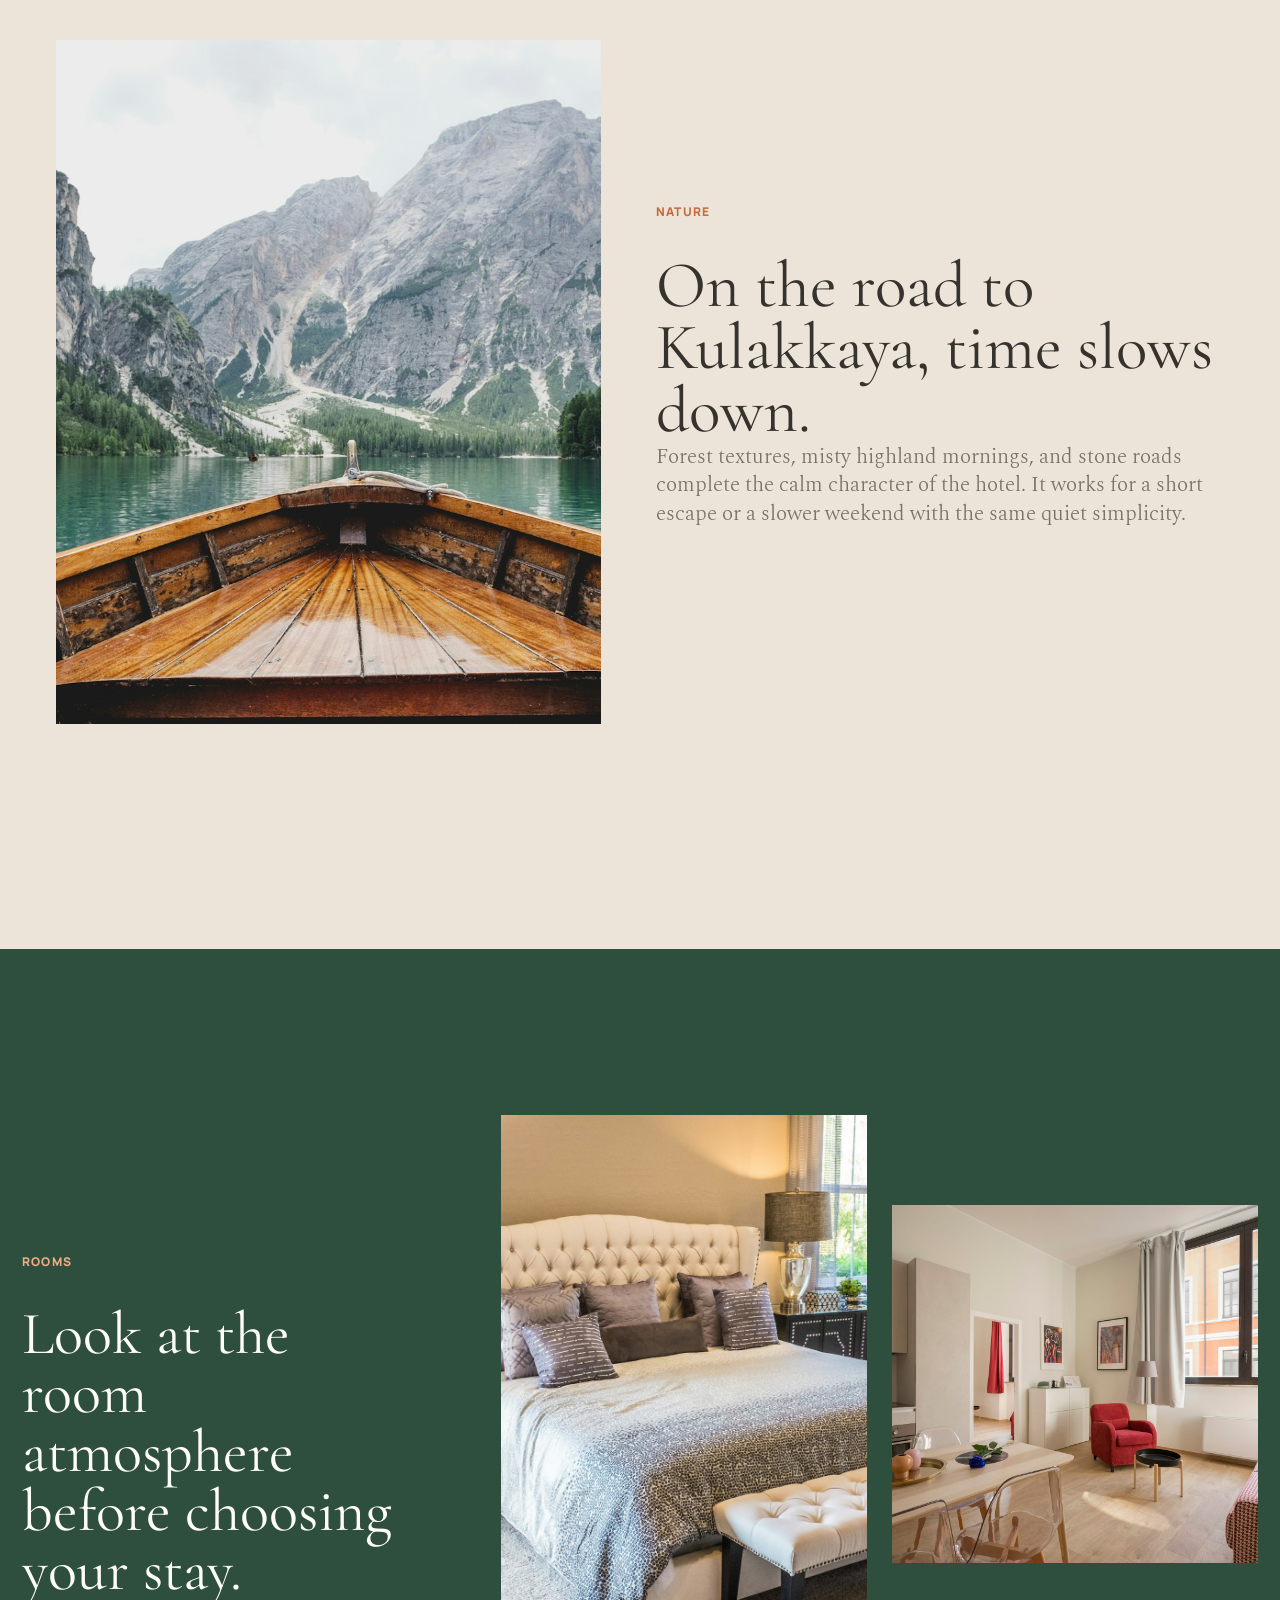
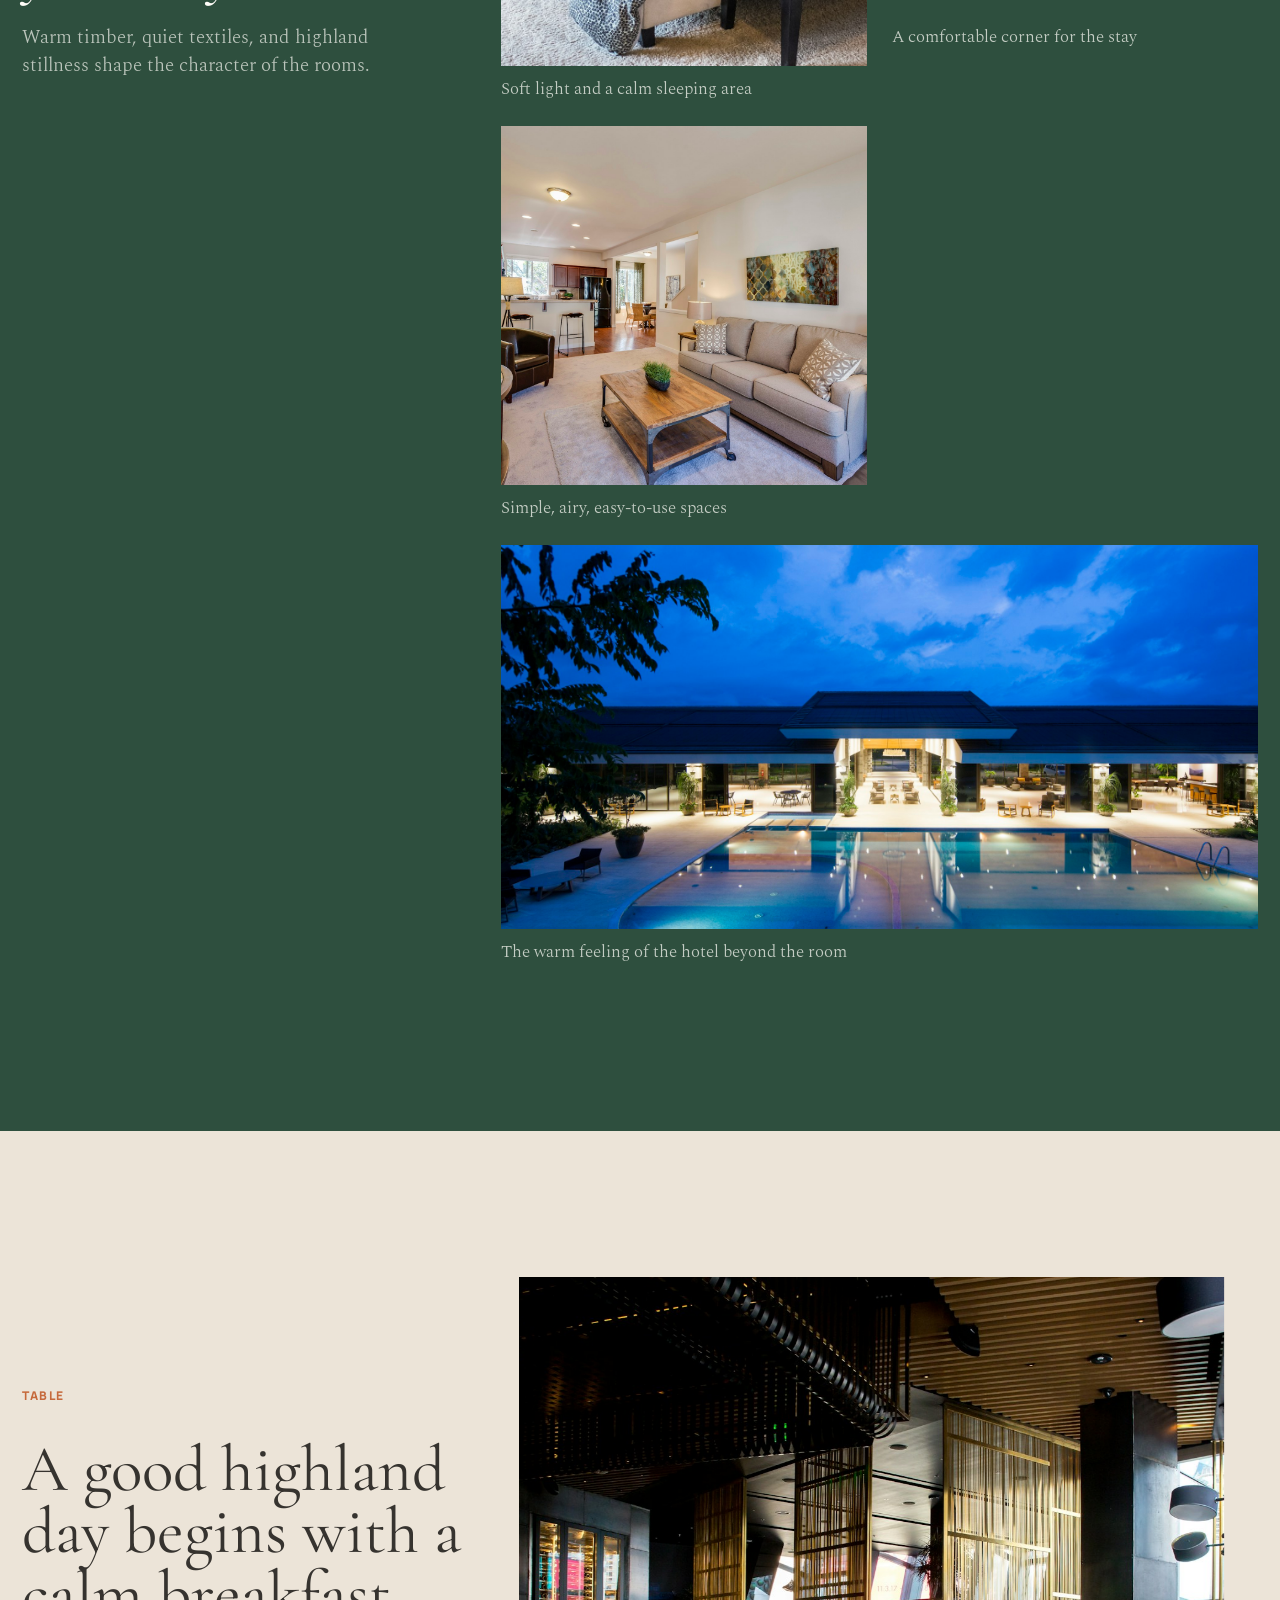
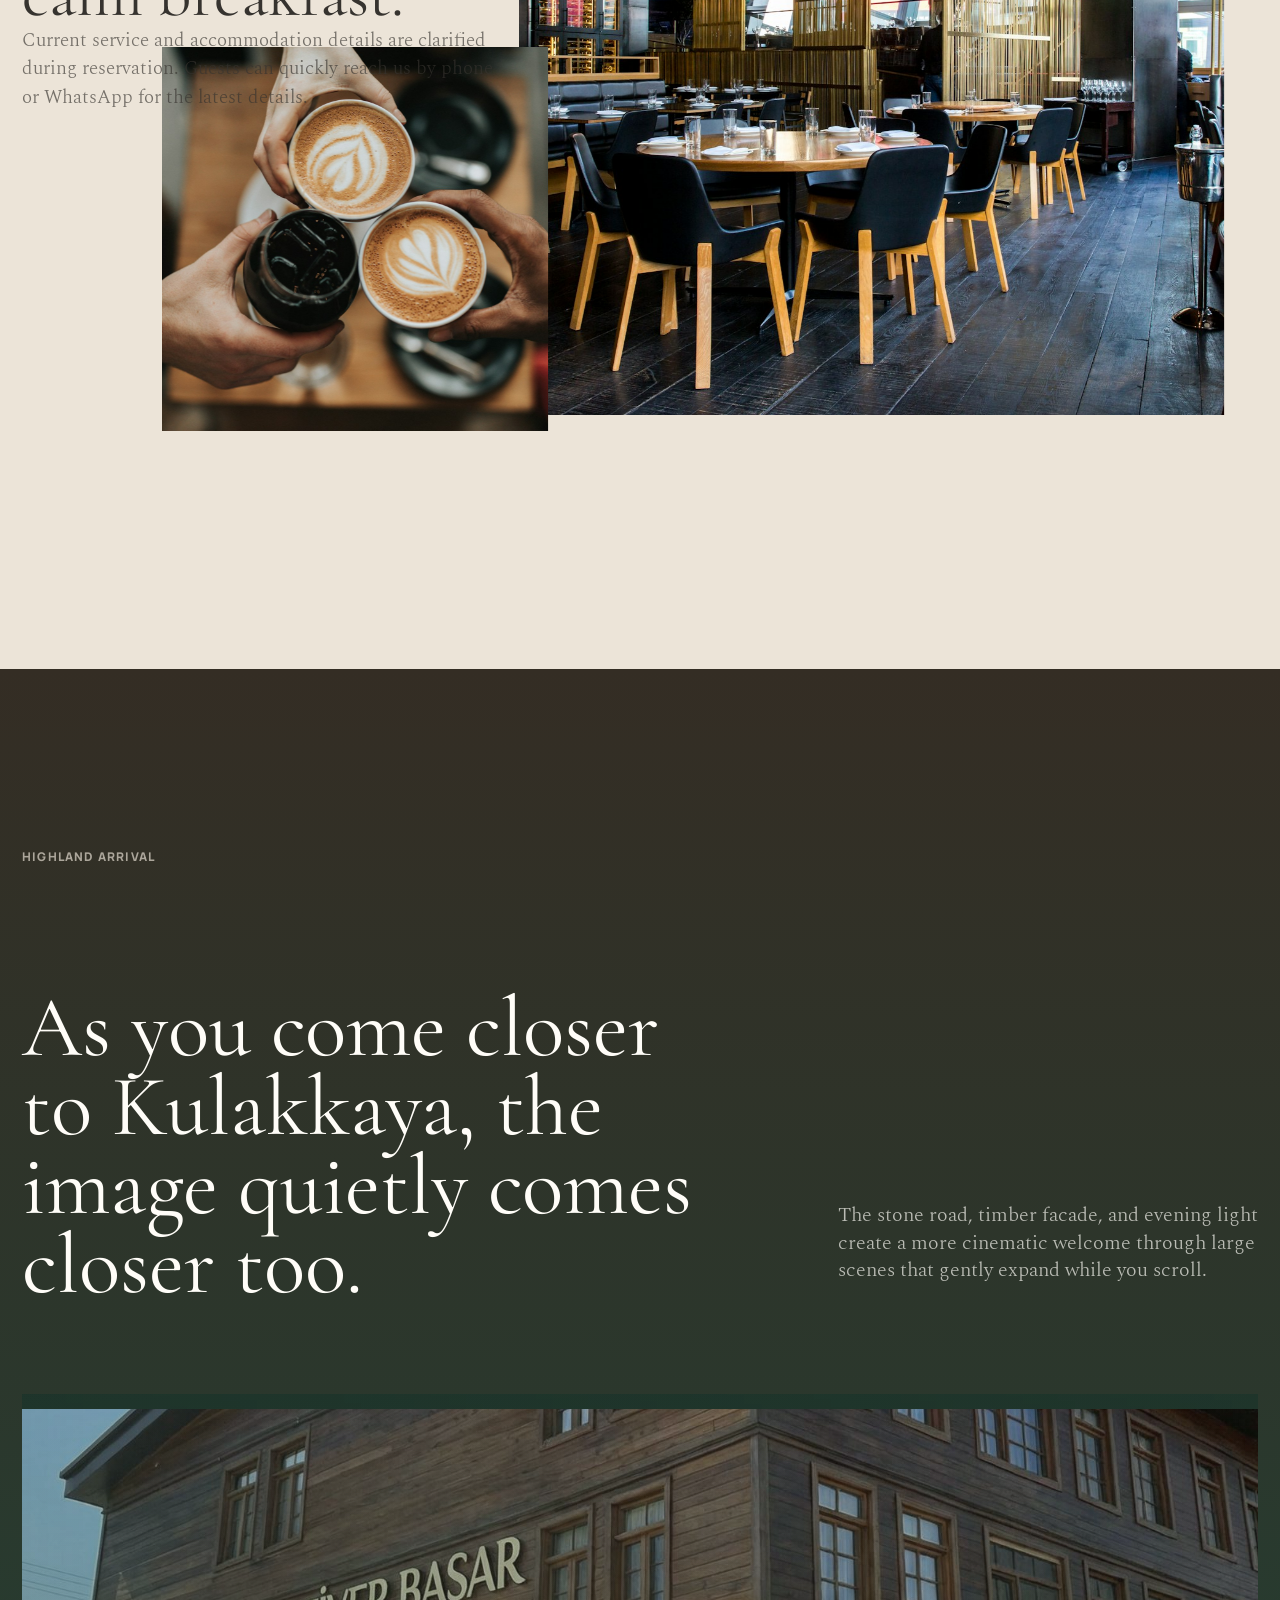
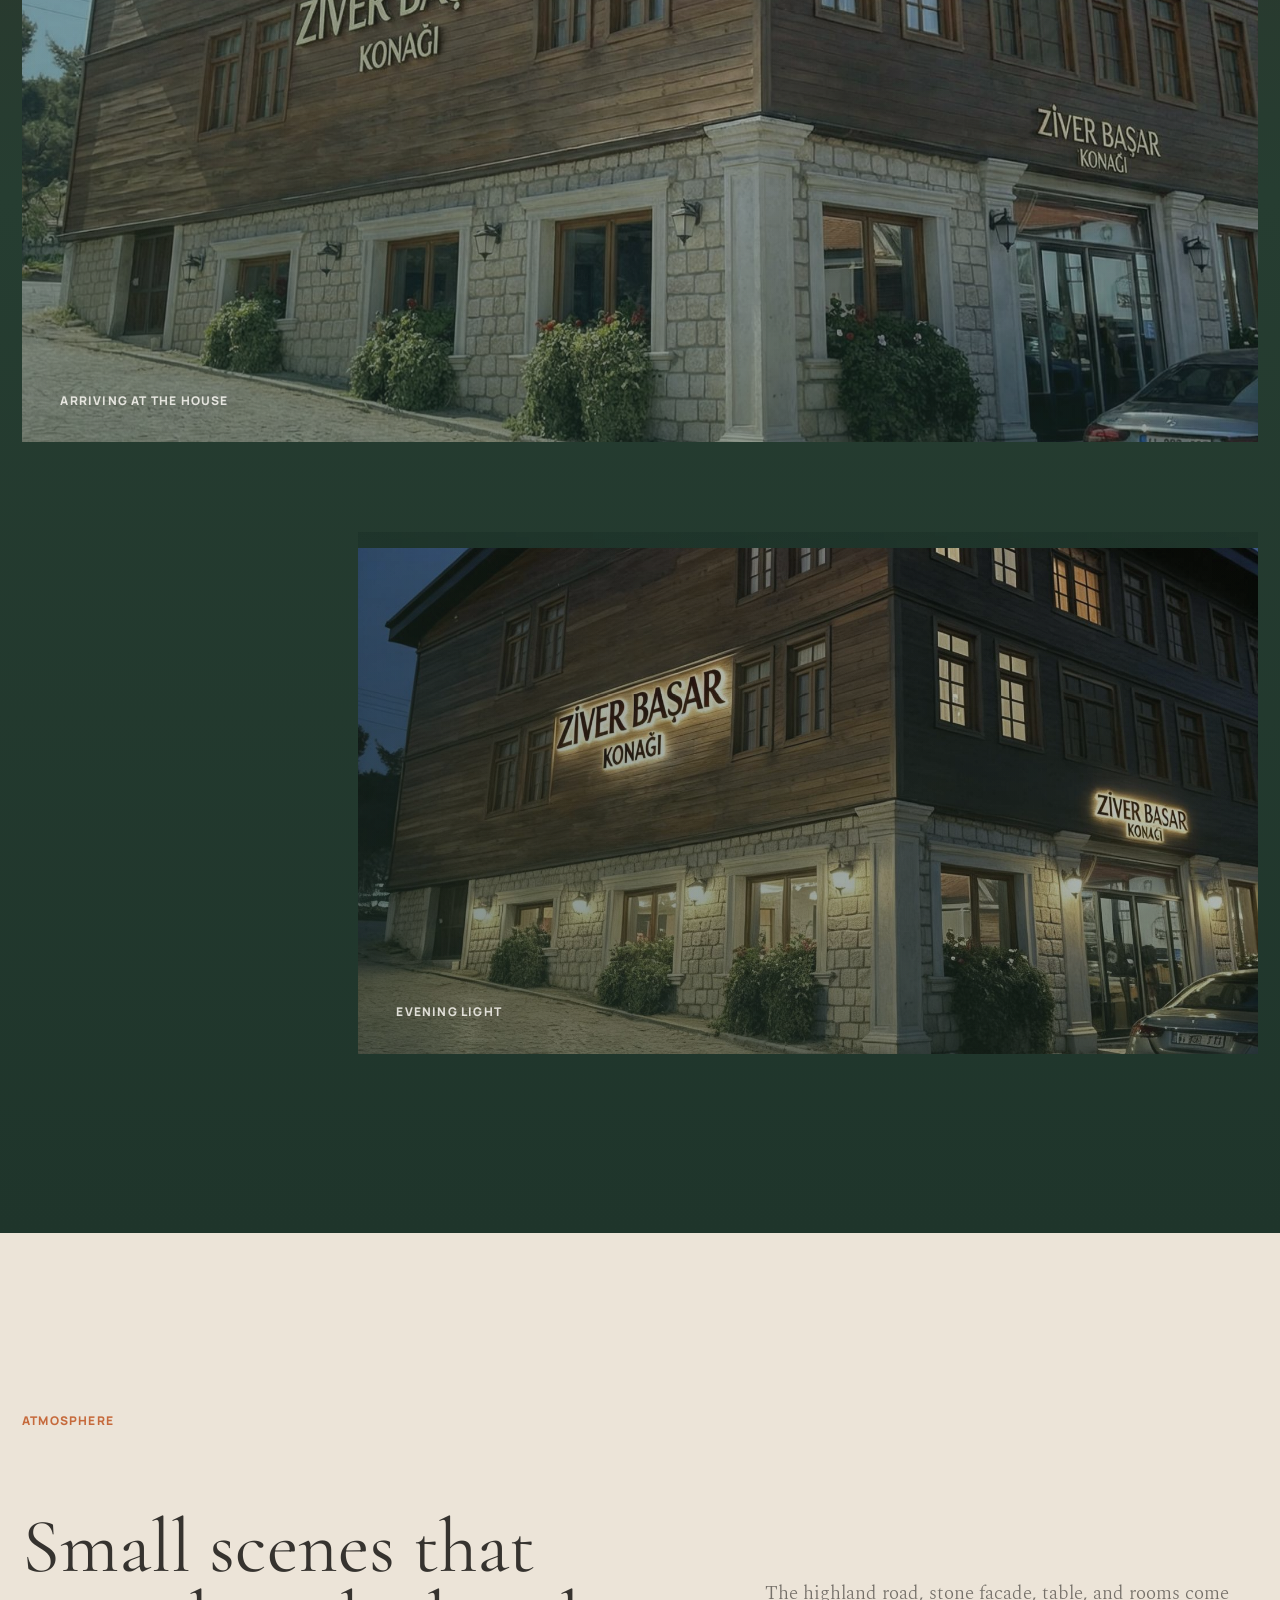
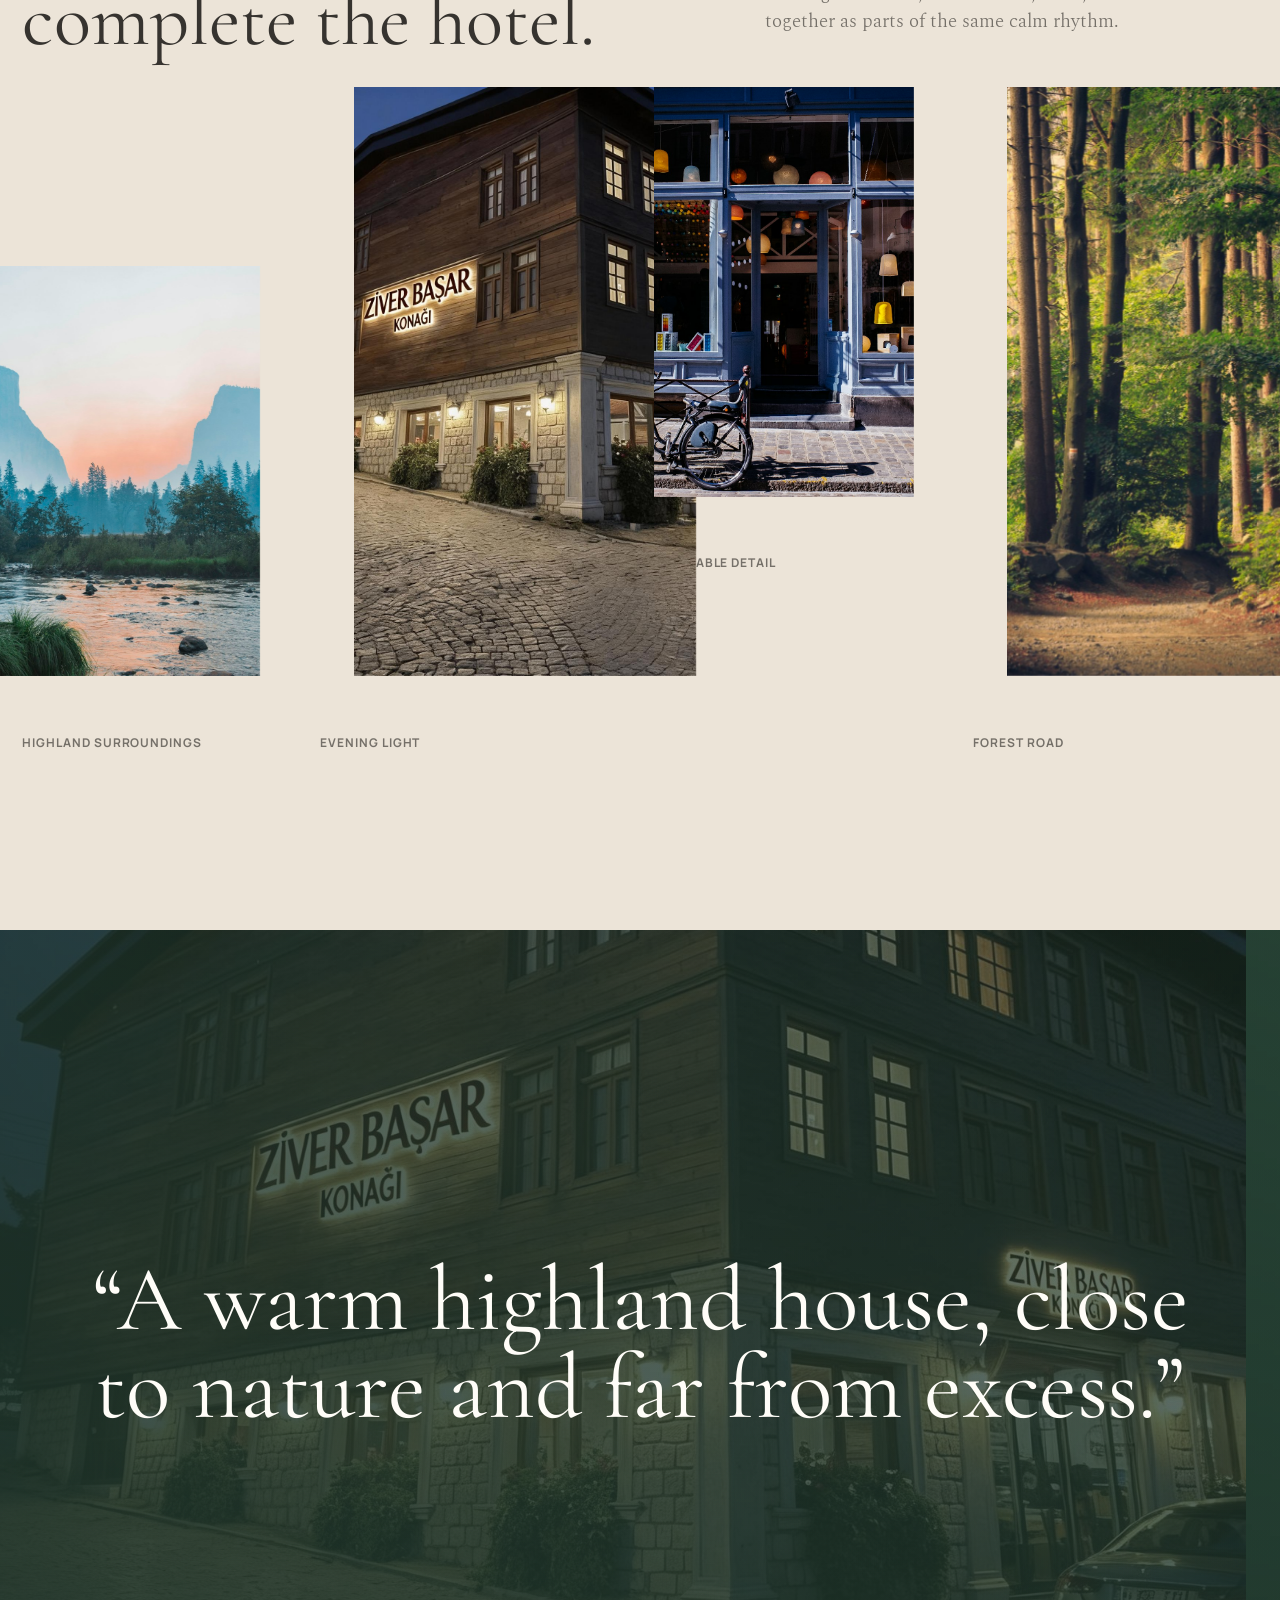
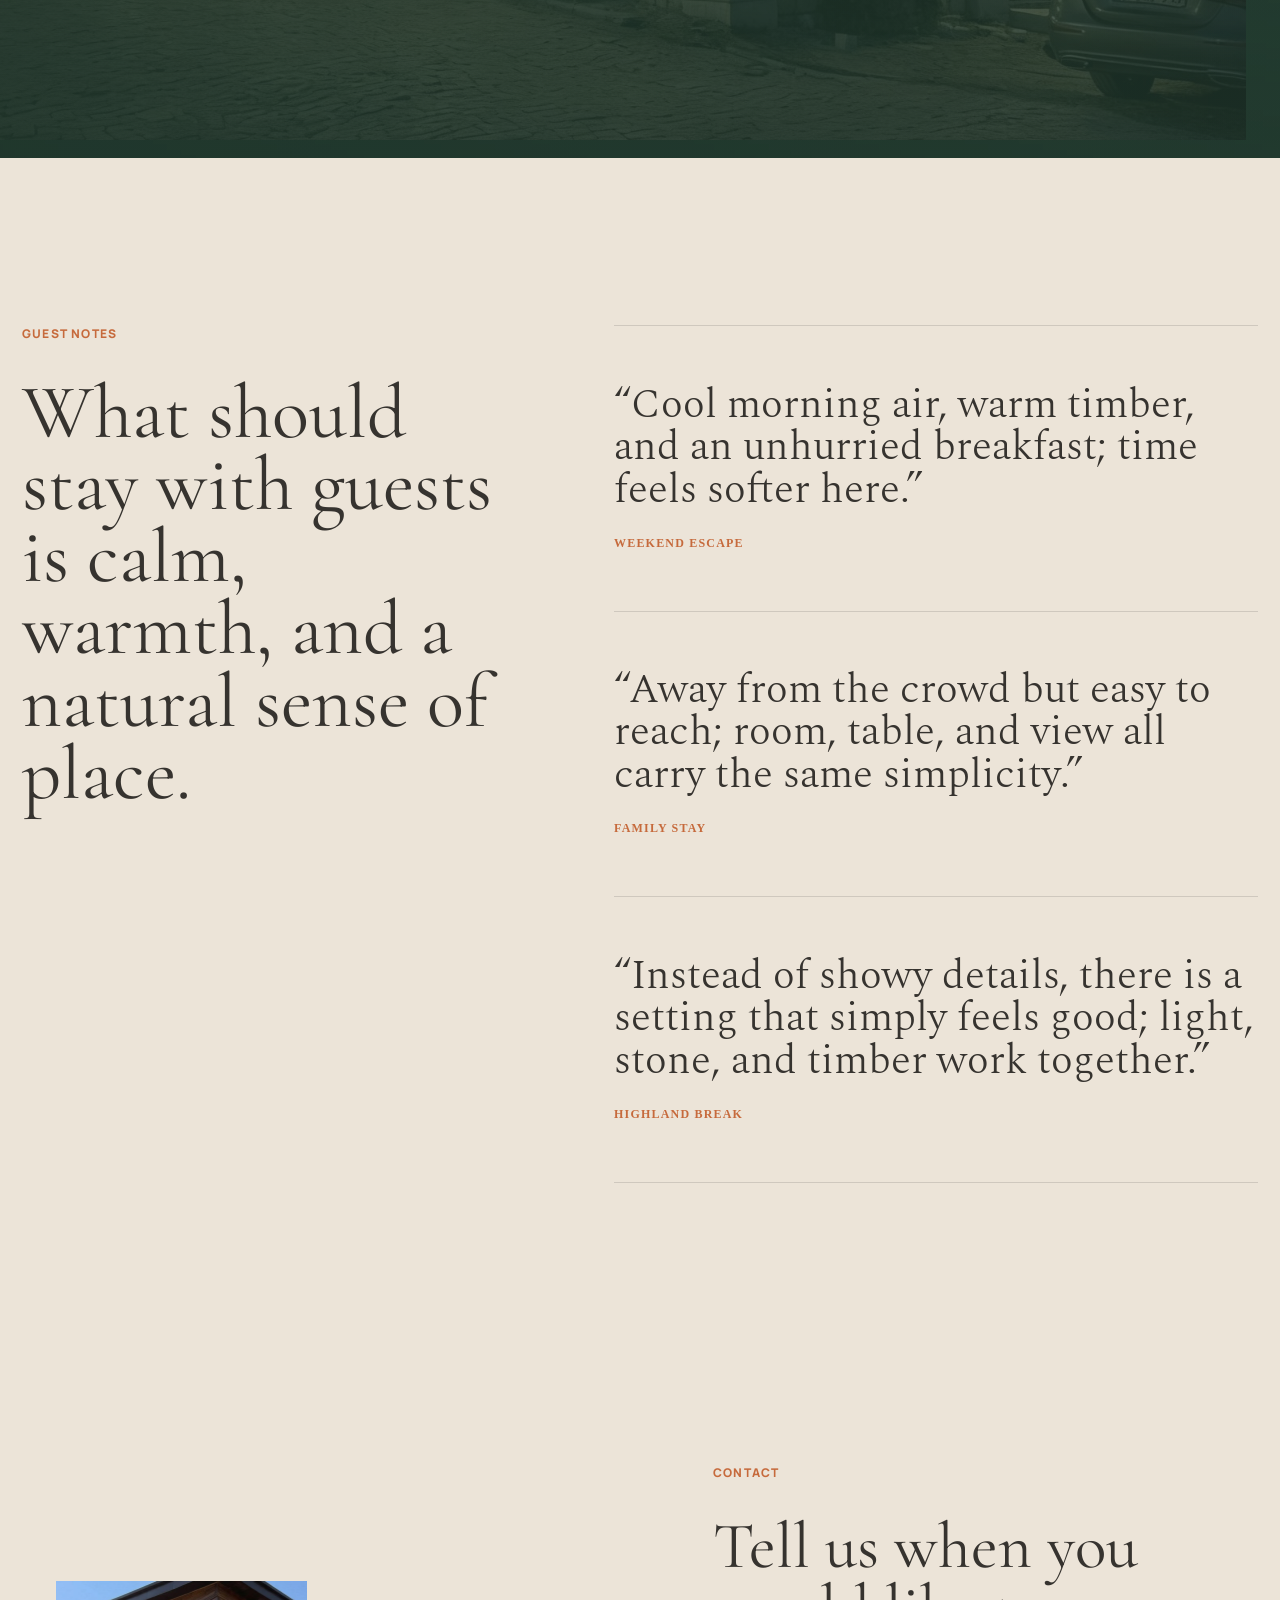
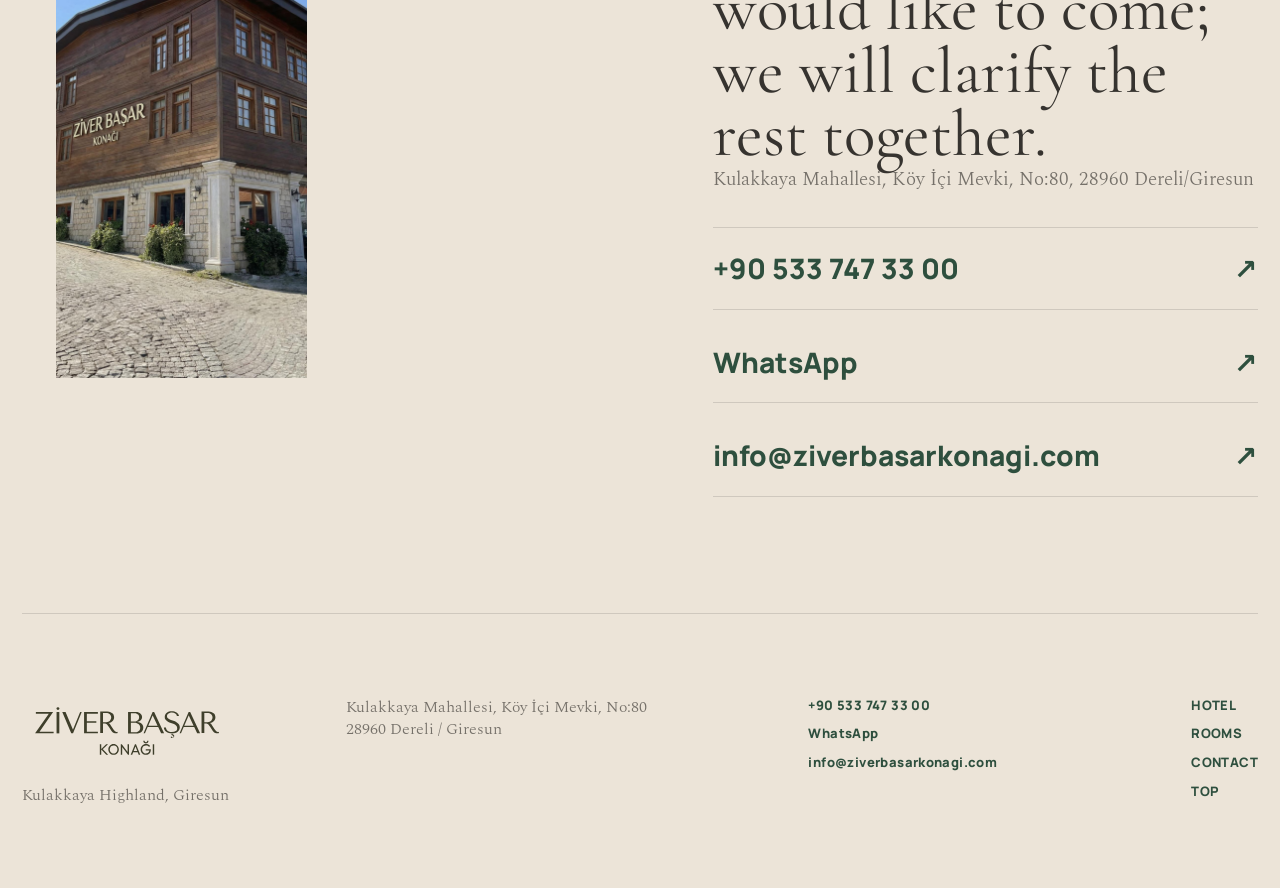
==== commit f3382cbb: "Add scroll-grow scenes and guest notes" ====
--- a/en/index.html
+++ b/en/index.html
@@ -199,6 +199,25 @@
         <img class="broken-small parallax-media" src="../assets/stock/coffee-detail.jpg" alt="Coffee and table detail" />
       </section>
 
+      <section class="scroll-grow scene dark-section" data-theme="dark" aria-label="Expanding highland scenes">
+        <div class="section-shell grow-intro">
+          <p class="micro">Highland Arrival</p>
+          <h2>As you come closer to Kulakkaya, the image quietly comes closer too.</h2>
+          <p>
+            The stone road, timber facade, and evening light create a more
+            cinematic welcome through large scenes that gently expand while you scroll.
+          </p>
+        </div>
+        <figure class="grow-frame grow-frame-wide" data-grow-image>
+          <img src="../assets/photos/day.jpeg" alt="Ziver Başar Konağı daylight facade" />
+          <figcaption>Arriving at the house</figcaption>
+        </figure>
+        <figure class="grow-frame grow-frame-float" data-grow-image>
+          <img src="../assets/photos/night.jpeg" alt="Ziver Başar Konağı evening lights" />
+          <figcaption>Evening light</figcaption>
+        </figure>
+      </section>
+
       <section class="atmosphere-section scene" data-theme="light" aria-label="Hotel atmosphere">
         <div class="section-shell atmosphere-intro reveal-block">
           <p class="micro">Atmosphere</p>
@@ -236,6 +255,35 @@
           <blockquote>
             “A warm highland house, close to nature and far from excess.”
           </blockquote>
+        </div>
+      </section>
+
+      <section class="testimonials scene" data-theme="light" aria-label="Guest notes">
+        <div class="section-shell testimonial-layout">
+          <div class="testimonial-heading reveal-block">
+            <p class="micro">Guest Notes</p>
+            <h2>What should stay with guests is calm, warmth, and a natural sense of place.</h2>
+          </div>
+          <div class="testimonial-list">
+            <article class="testimonial-card reveal-block">
+              <blockquote>
+                “Cool morning air, warm timber, and an unhurried breakfast; time feels softer here.”
+              </blockquote>
+              <p>Weekend escape</p>
+            </article>
+            <article class="testimonial-card reveal-block">
+              <blockquote>
+                “Away from the crowd but easy to reach; room, table, and view all carry the same simplicity.”
+              </blockquote>
+              <p>Family stay</p>
+            </article>
+            <article class="testimonial-card reveal-block">
+              <blockquote>
+                “Instead of showy details, there is a setting that simply feels good; light, stone, and timber work together.”
+              </blockquote>
+              <p>Highland break</p>
+            </article>
+          </div>
         </div>
       </section>
 
--- a/styles.css
+++ b/styles.css
@@ -918,6 +918,92 @@
   margin-top: -6vw;
 }
 
+.scroll-grow {
+  display: grid;
+  gap: clamp(38px, 7vw, 106px);
+  min-height: auto;
+  padding: clamp(104px, 14vw, 220px) 0;
+  overflow: hidden;
+  background:
+    linear-gradient(180deg, #342d24 0%, #263d31 52%, #1f352b 100%);
+}
+
+.grow-intro {
+  display: grid;
+  grid-template-columns: minmax(300px, 0.95fr) minmax(280px, 0.55fr);
+  gap: clamp(28px, 7vw, 112px);
+  align-items: end;
+}
+
+.grow-intro .micro {
+  grid-column: 1 / -1;
+  color: rgba(236, 228, 216, 0.66);
+}
+
+.grow-intro h2 {
+  max-width: 900px;
+  color: var(--white);
+  font-size: clamp(48px, 6.7vw, 112px);
+  line-height: 0.92;
+}
+
+.grow-intro p:not(.micro) {
+  max-width: 480px;
+  color: rgba(255, 253, 248, 0.68);
+  font-family: var(--font-text);
+  font-size: clamp(20px, 1.45vw, 26px);
+  font-weight: 300;
+  line-height: 1.38;
+}
+
+.grow-frame {
+  position: relative;
+  width: min(1180px, calc(100% - 44px));
+  height: clamp(420px, 72svh, 860px);
+  margin: 0 auto;
+  overflow: hidden;
+  background: var(--forest-deep);
+}
+
+.grow-frame-wide {
+  width: min(1500px, calc(100% - 44px));
+}
+
+.grow-frame-float {
+  width: min(900px, calc(100% - 44px));
+  height: clamp(360px, 58svh, 700px);
+  margin-right: max(22px, calc((100vw - 1380px) / 2));
+}
+
+.grow-frame img {
+  width: 100%;
+  height: 112%;
+  object-fit: cover;
+  transform: translate3d(0, 22px, 0) scale(1.02);
+}
+
+.grow-frame::after {
+  content: "";
+  position: absolute;
+  inset: 0;
+  background:
+    linear-gradient(180deg, rgba(31, 53, 43, 0.12), rgba(31, 53, 43, 0.42)),
+    linear-gradient(90deg, rgba(31, 53, 43, 0.28), rgba(31, 53, 43, 0));
+  pointer-events: none;
+}
+
+.grow-frame figcaption {
+  position: absolute;
+  left: clamp(20px, 3vw, 48px);
+  bottom: clamp(18px, 2.6vw, 42px);
+  z-index: 2;
+  color: rgba(255, 253, 248, 0.82);
+  font-size: 12px;
+  font-weight: 800;
+  letter-spacing: 0.1em;
+  text-transform: uppercase;
+}
+
 .quote-section {
   display: grid;
   align-items: center;
@@ -954,6 +1040,63 @@
   margin: 0 auto;
   font-size: clamp(48px, 7.2vw, 112px);
   line-height: 0.96;
+}
+
+.testimonials {
+  display: grid;
+  align-items: center;
+  min-height: 100svh;
+  padding: clamp(92px, 13vw, 190px) 0;
+}
+
+.testimonial-layout {
+  display: grid;
+  grid-template-columns: minmax(300px, 0.76fr) minmax(360px, 1fr);
+  gap: clamp(42px, 8vw, 130px);
+  align-items: start;
+}
+
+.testimonial-heading {
+  position: sticky;
+  top: 132px;
+}
+
+.testimonial-heading h2 {
+  max-width: 620px;
+  font-size: clamp(48px, 6vw, 92px);
+  line-height: 0.94;
+}
+
+.testimonial-list {
+  display: grid;
+  border-top: 1px solid var(--line);
+}
+
+.testimonial-card {
+  display: grid;
+  gap: 24px;
+  padding: clamp(28px, 4.5vw, 66px) 0;
+  border-bottom: 1px solid var(--line);
+}
+
+.testimonial-card blockquote {
+  max-width: 760px;
+  margin: 0;
+  color: var(--ink);
+  font-family: var(--font-text);
+  font-size: clamp(31px, 3.2vw, 54px);
+  font-weight: 300;
+  line-height: 1.04;
+  text-align: left;
+}
+
+.testimonial-card p {
+  margin: 0;
+  color: var(--rust);
+  font-size: 12px;
+  font-weight: 800;
+  letter-spacing: 0.1em;
+  text-transform: uppercase;
 }
 
 .atmosphere-section {
@@ -1142,6 +1285,7 @@
 .split-media,
 .broken-large,
 .broken-small,
+.grow-frame img,
 .atmosphere-card img,
 .contact-map video,
 .contact-map iframe,
@@ -1198,6 +1342,8 @@
   .scroll-gallery,
   .split-story,
   .rooms-layout,
+  .grow-intro,
+  .testimonial-layout,
   .contact-stage {
     grid-template-columns: 1fr;
   }
@@ -1288,6 +1434,15 @@
     grid-template-columns: 1fr;
   }
 
+  .grow-frame-float {
+    margin-right: auto;
+  }
+
+  .testimonial-heading {
+    position: relative;
+    top: auto;
+  }
+
   .atmosphere-intro,
   .atmosphere-grid {
     grid-template-columns: 1fr 1fr;
@@ -1328,6 +1483,8 @@
   .split-story,
   .rooms-layout,
   .broken-grid,
+  .grow-intro,
+  .grow-frame,
   .contact-stage,
   .footer {
     width: calc(100% - 28px);
@@ -1409,6 +1566,26 @@
     grid-template-columns: 1fr;
   }
 
+  .scroll-grow {
+    gap: 34px;
+    padding: 190px 0 86px;
+  }
+
+  .grow-frame,
+  .grow-frame-wide,
+  .grow-frame-float {
+    width: calc(100% - 28px);
+    height: min(116vw, 560px);
+  }
+
+  .testimonial-card blockquote {
+    font-size: clamp(29px, 9vw, 44px);
+  }
+
+  .testimonials {
+    padding-top: 190px;
+  }
+
   .footer {
     grid-template-columns: 1fr;
   }
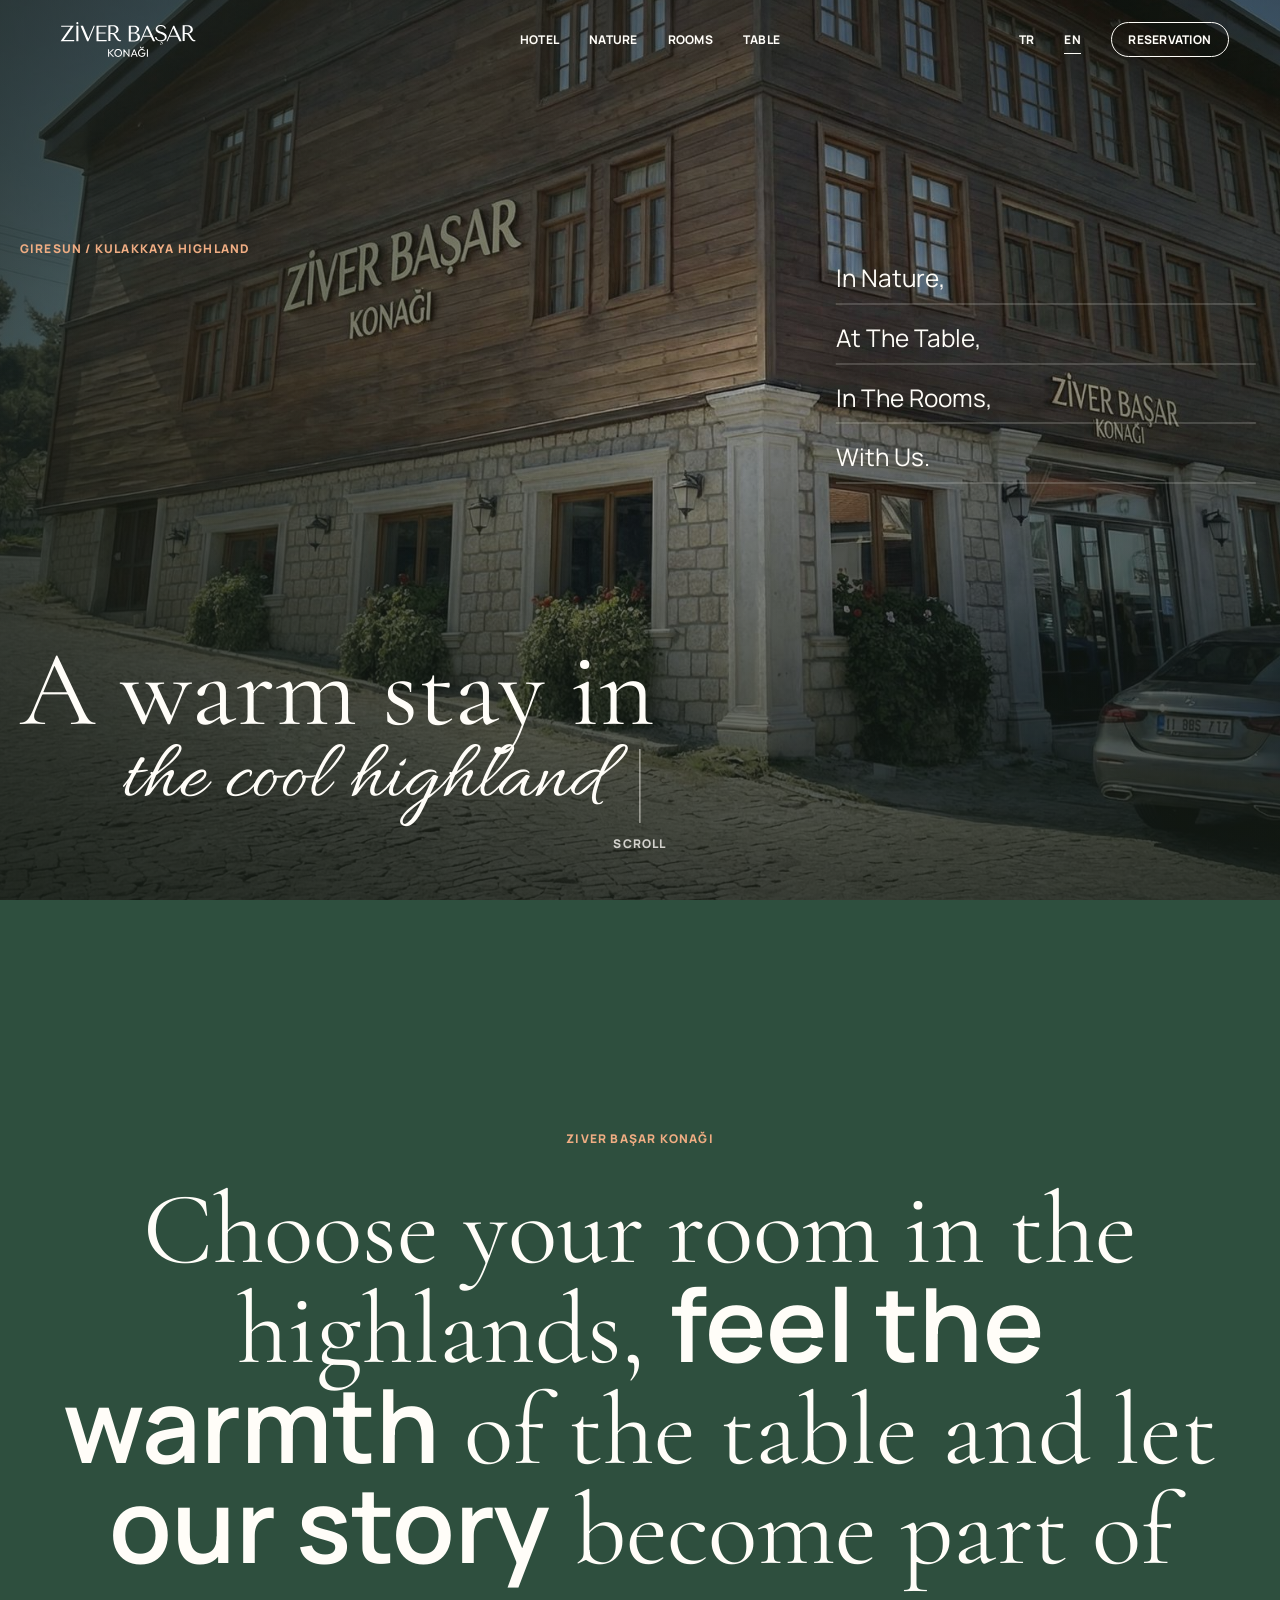
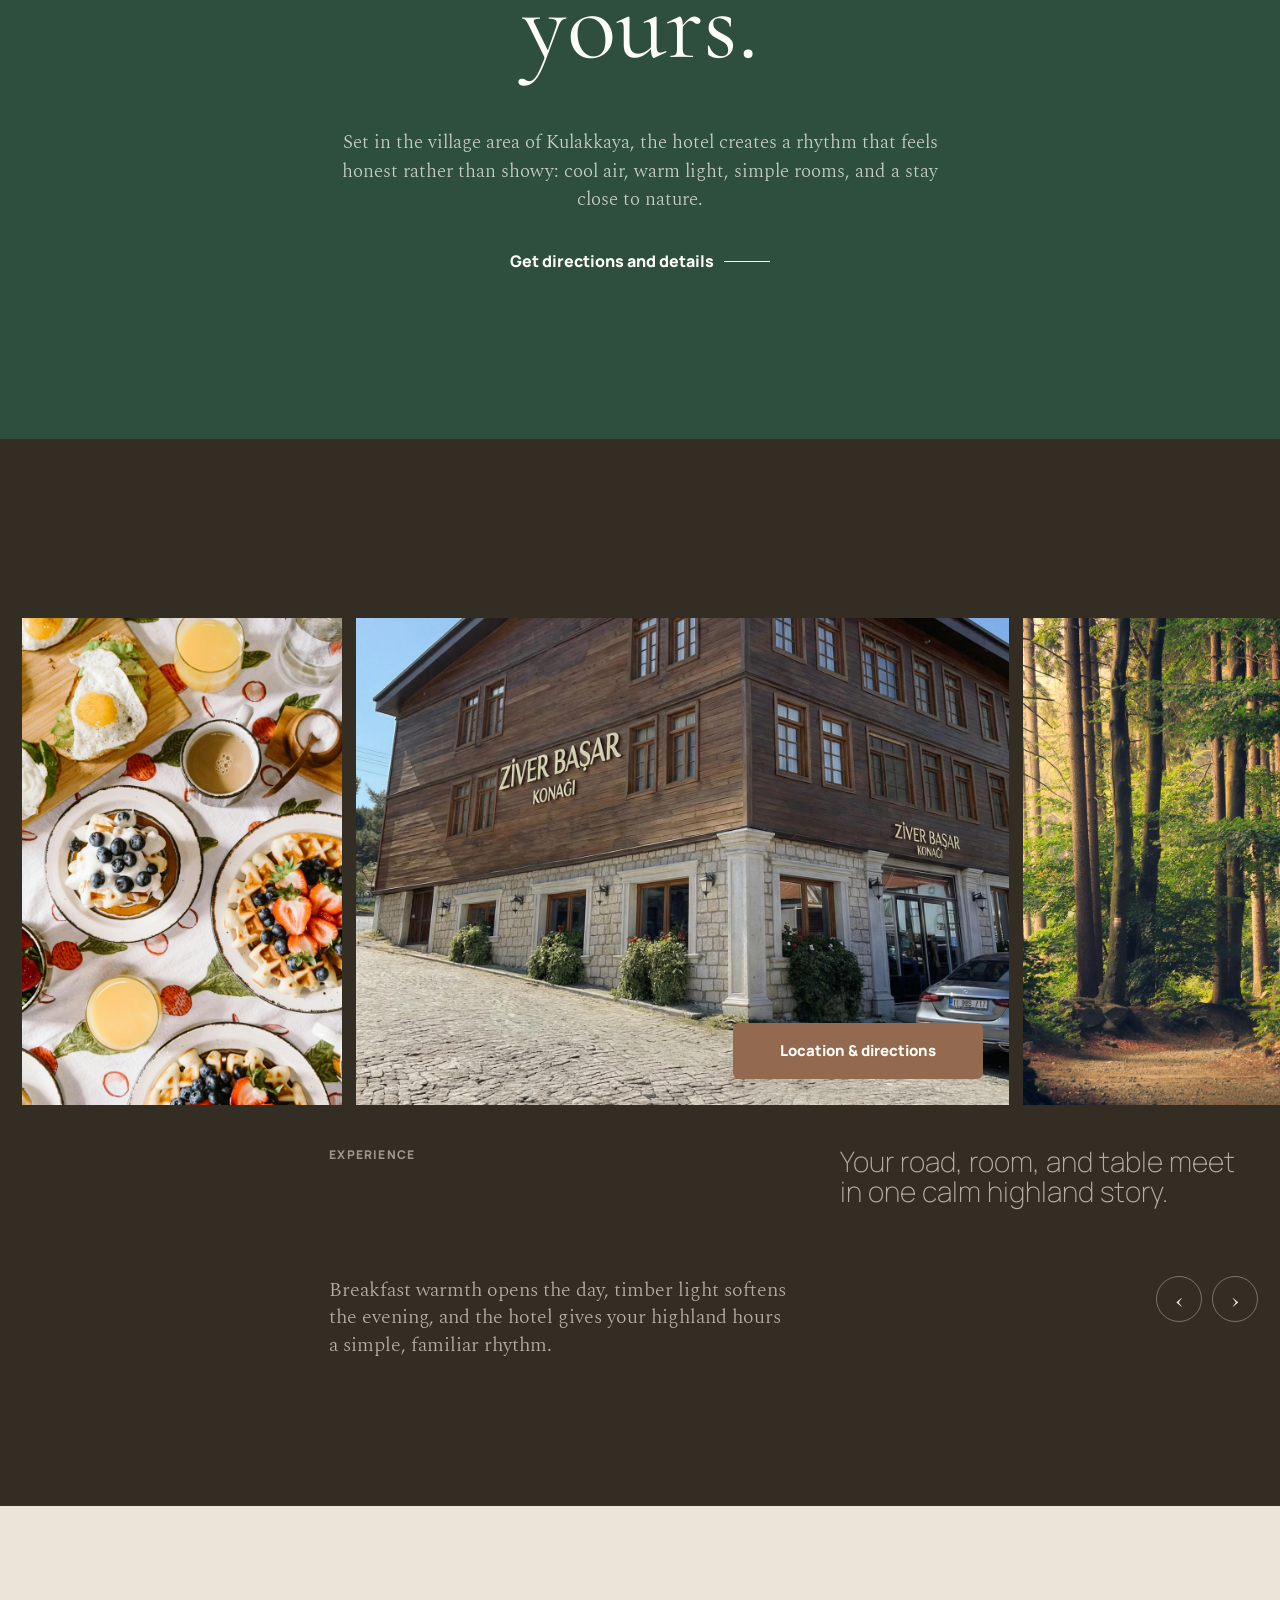
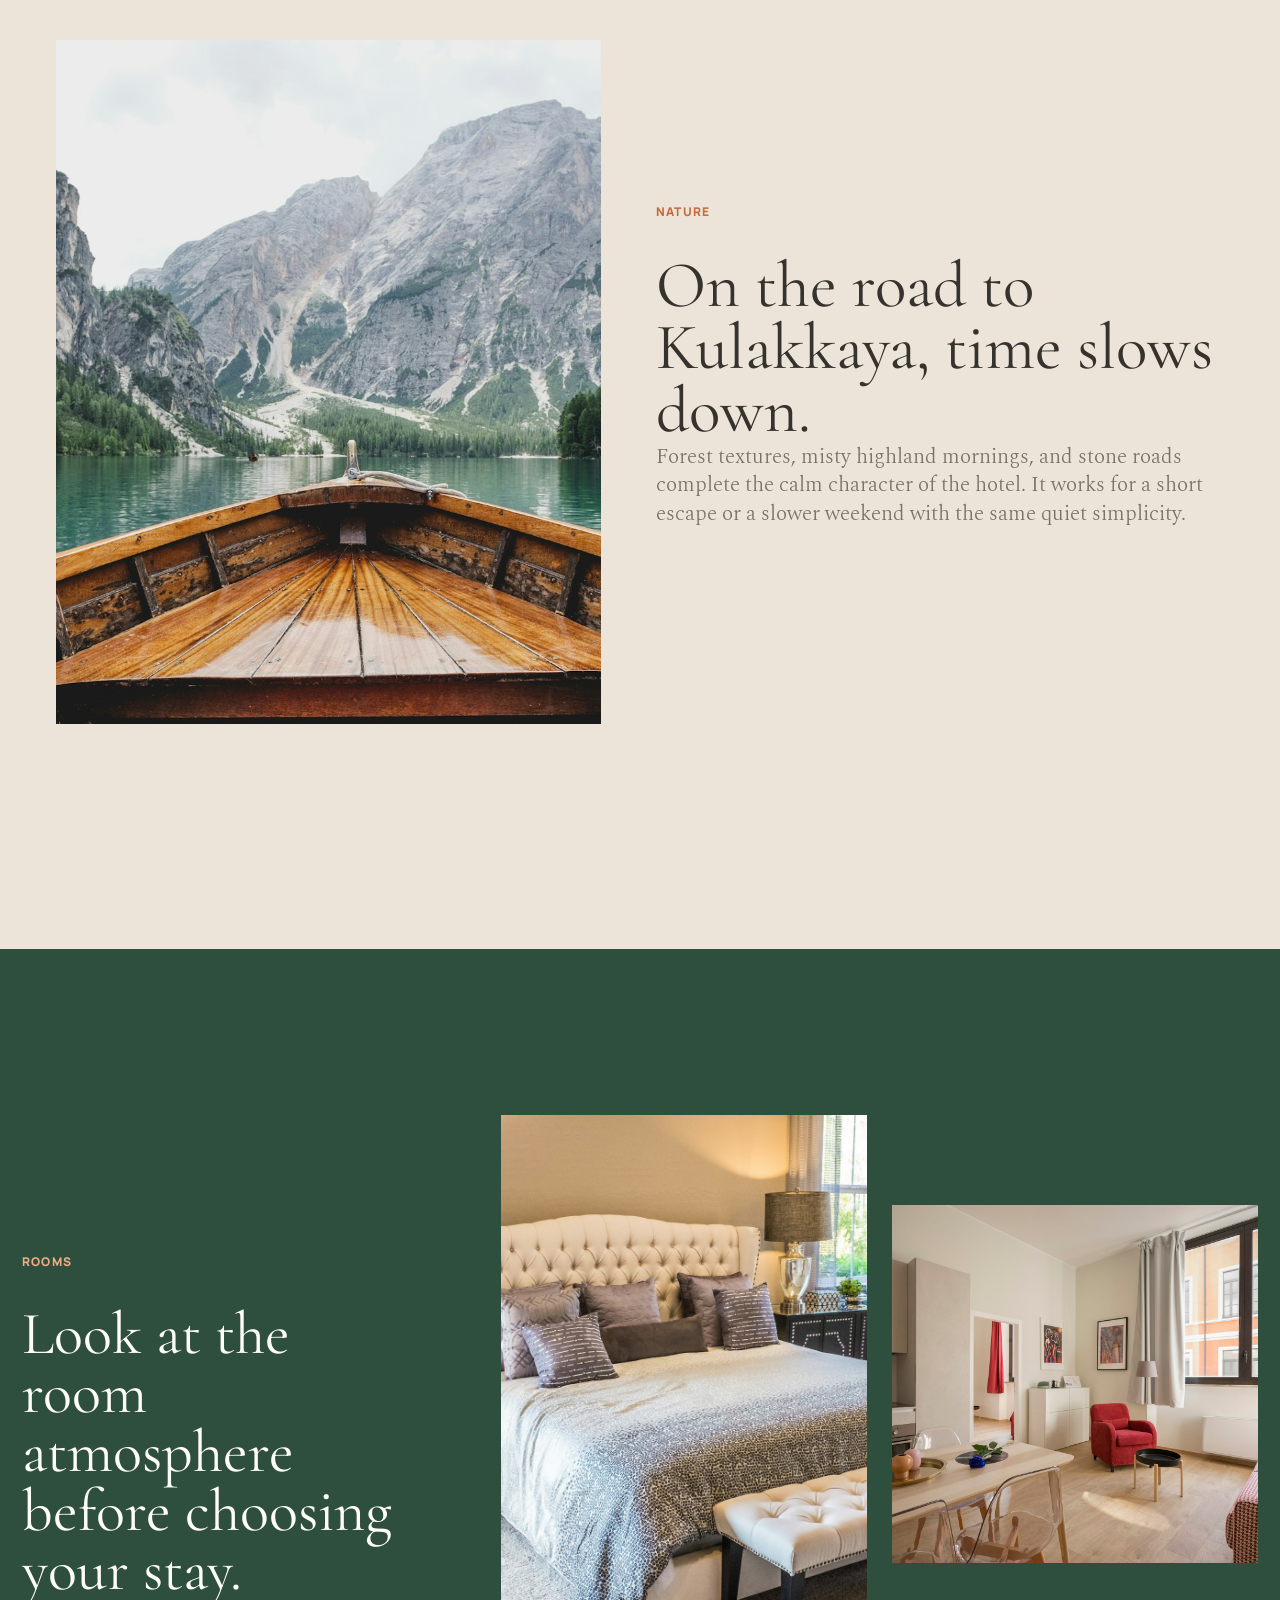
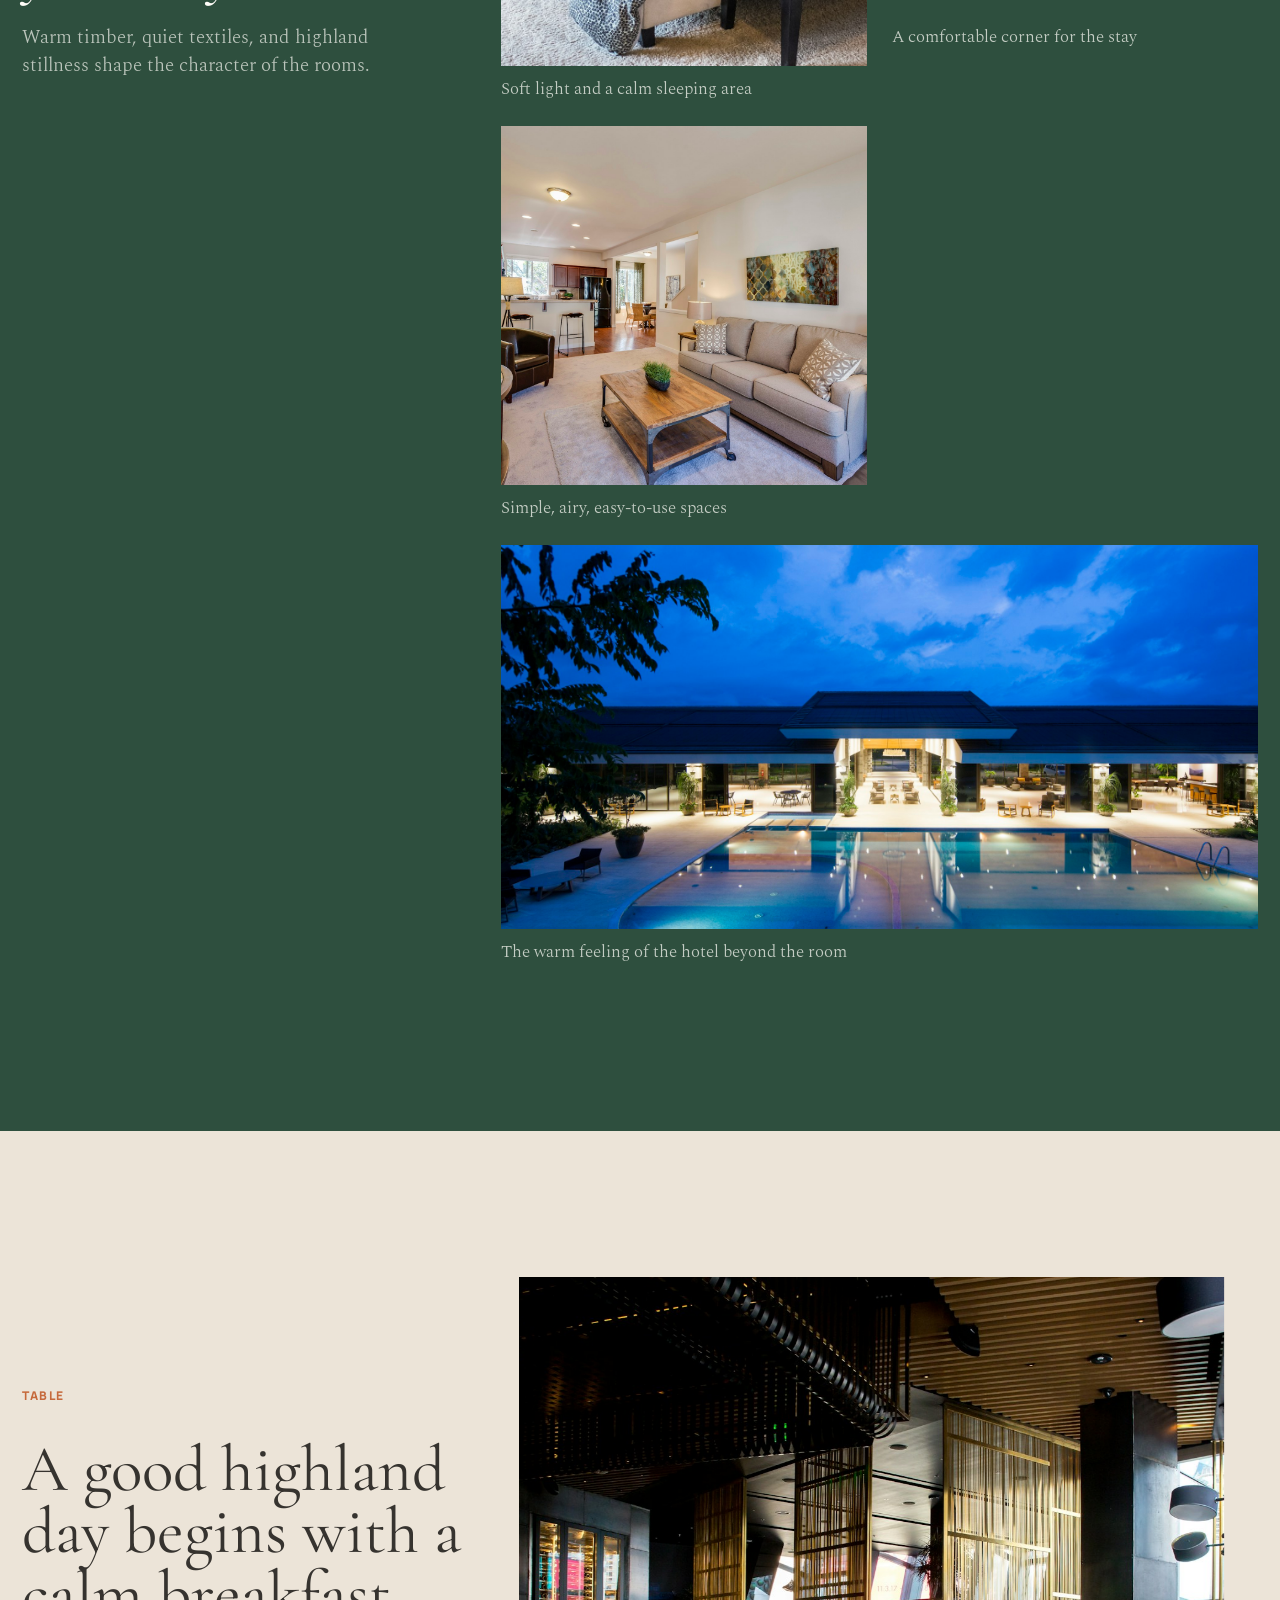
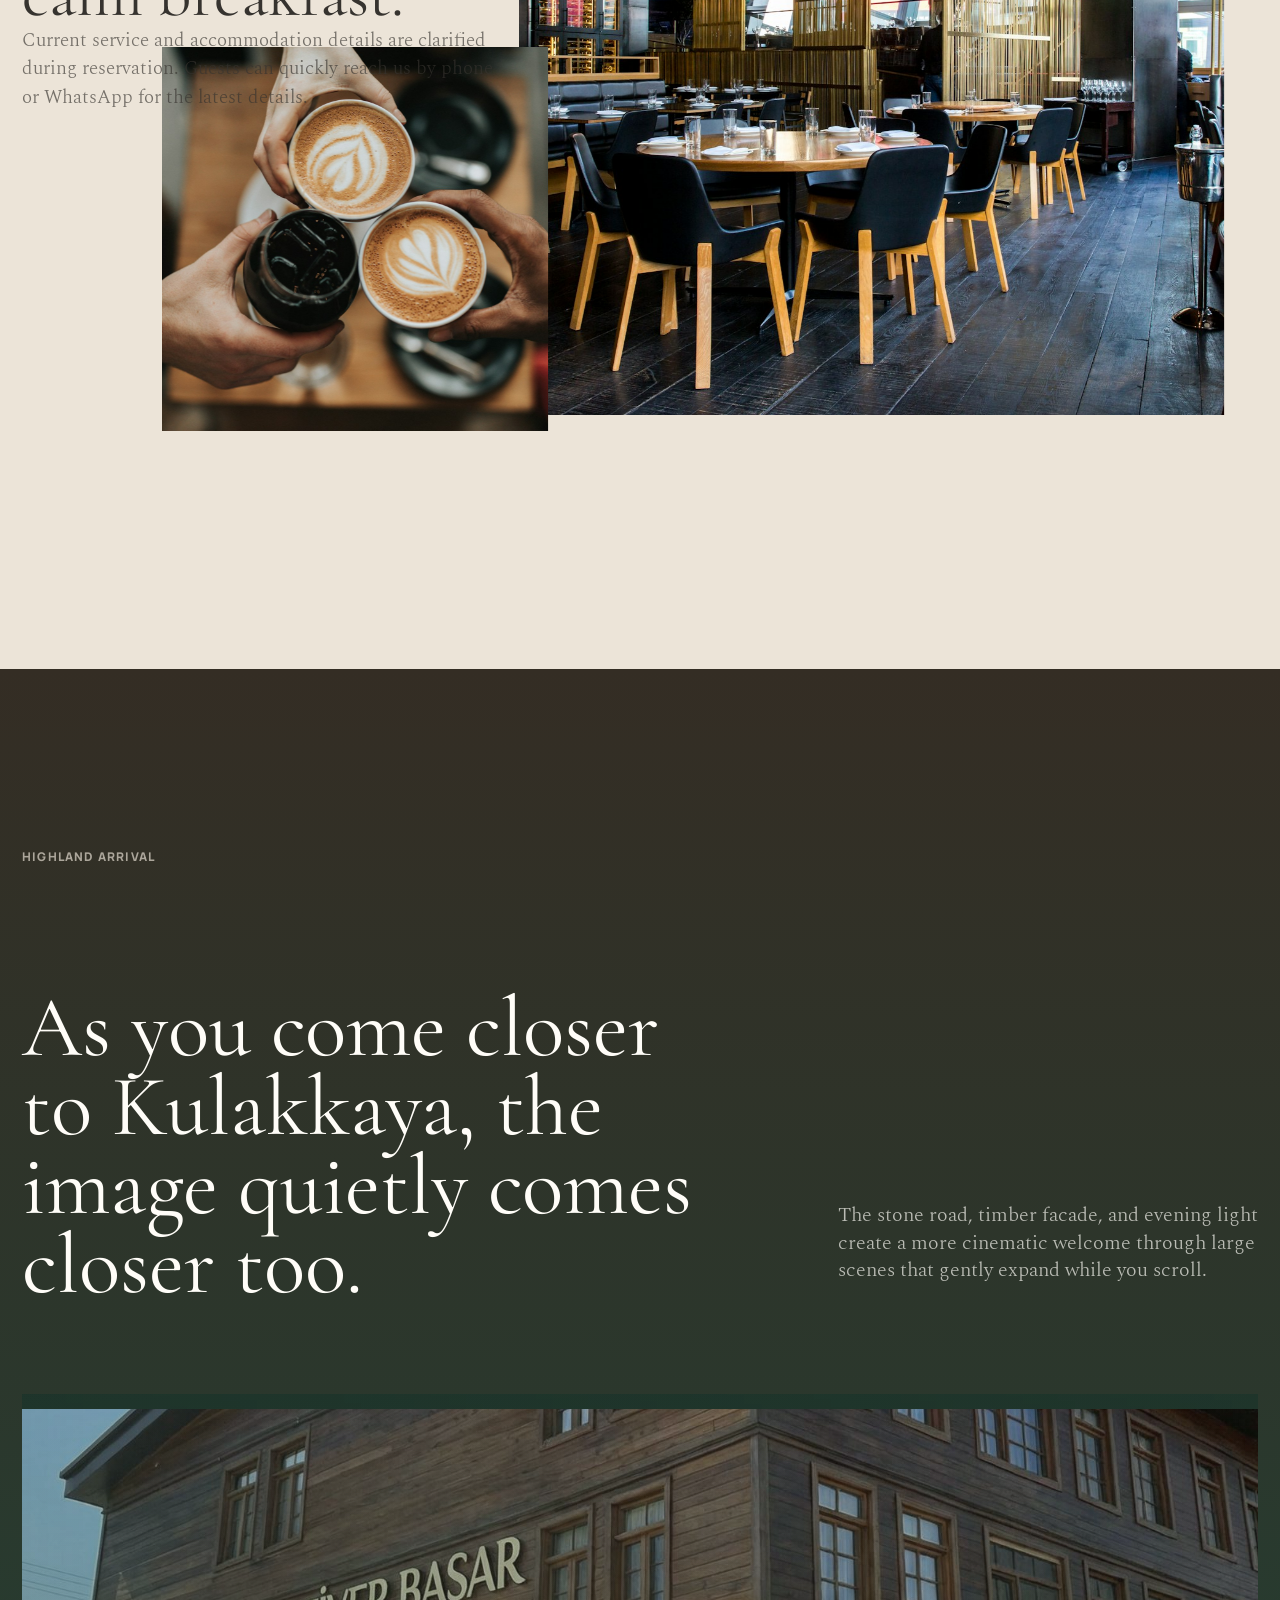
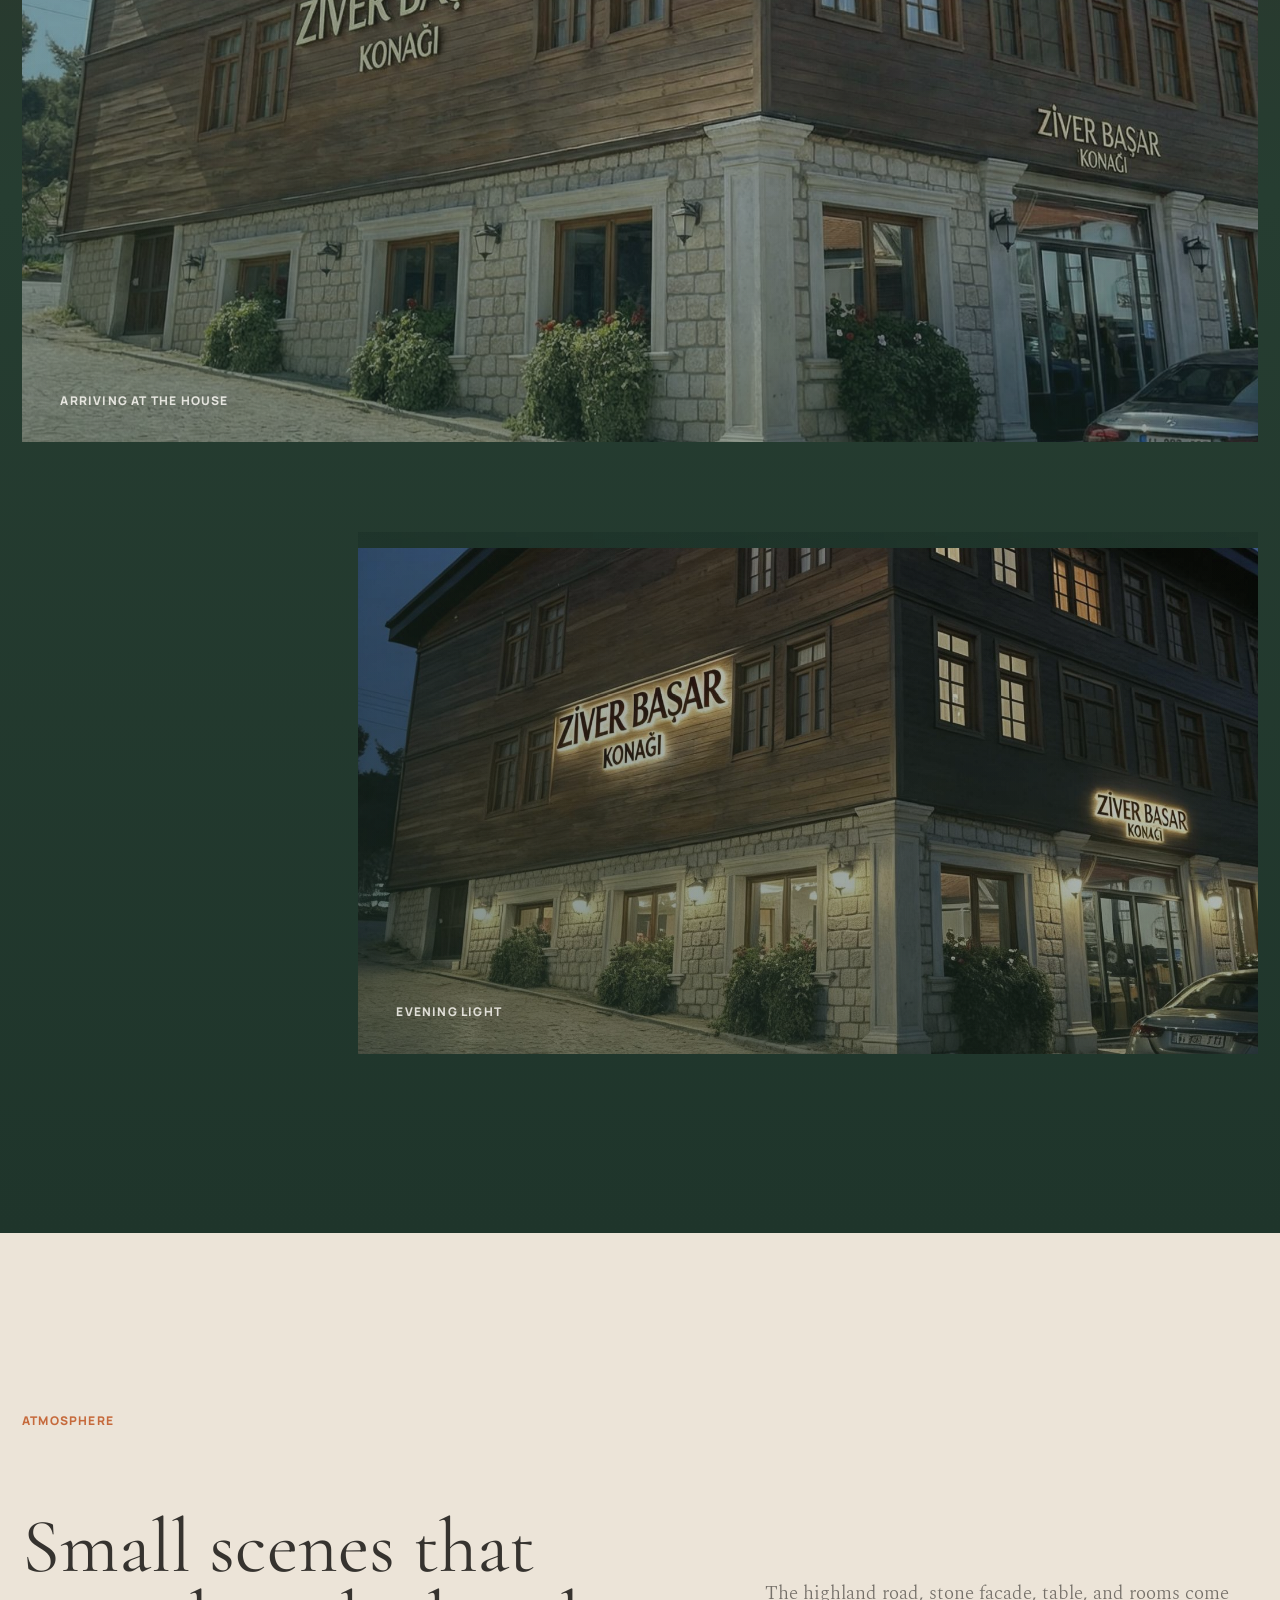
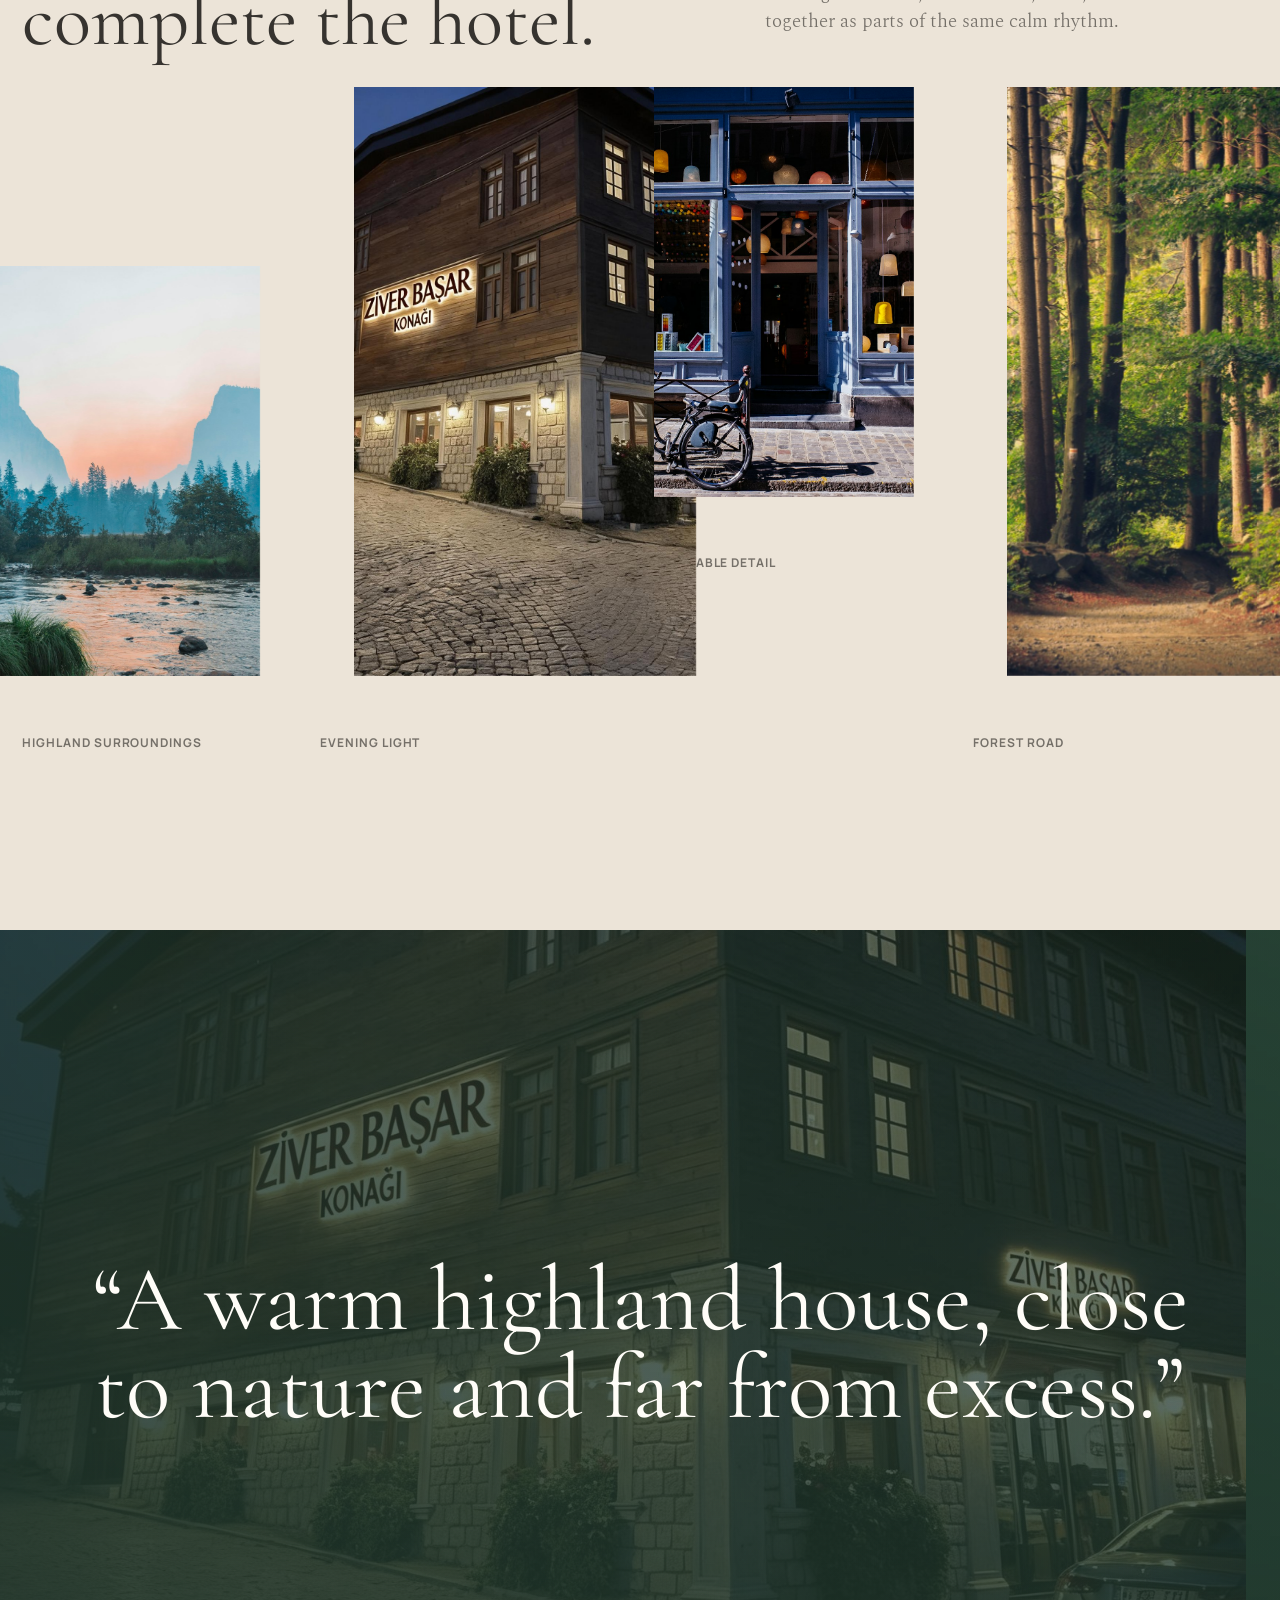
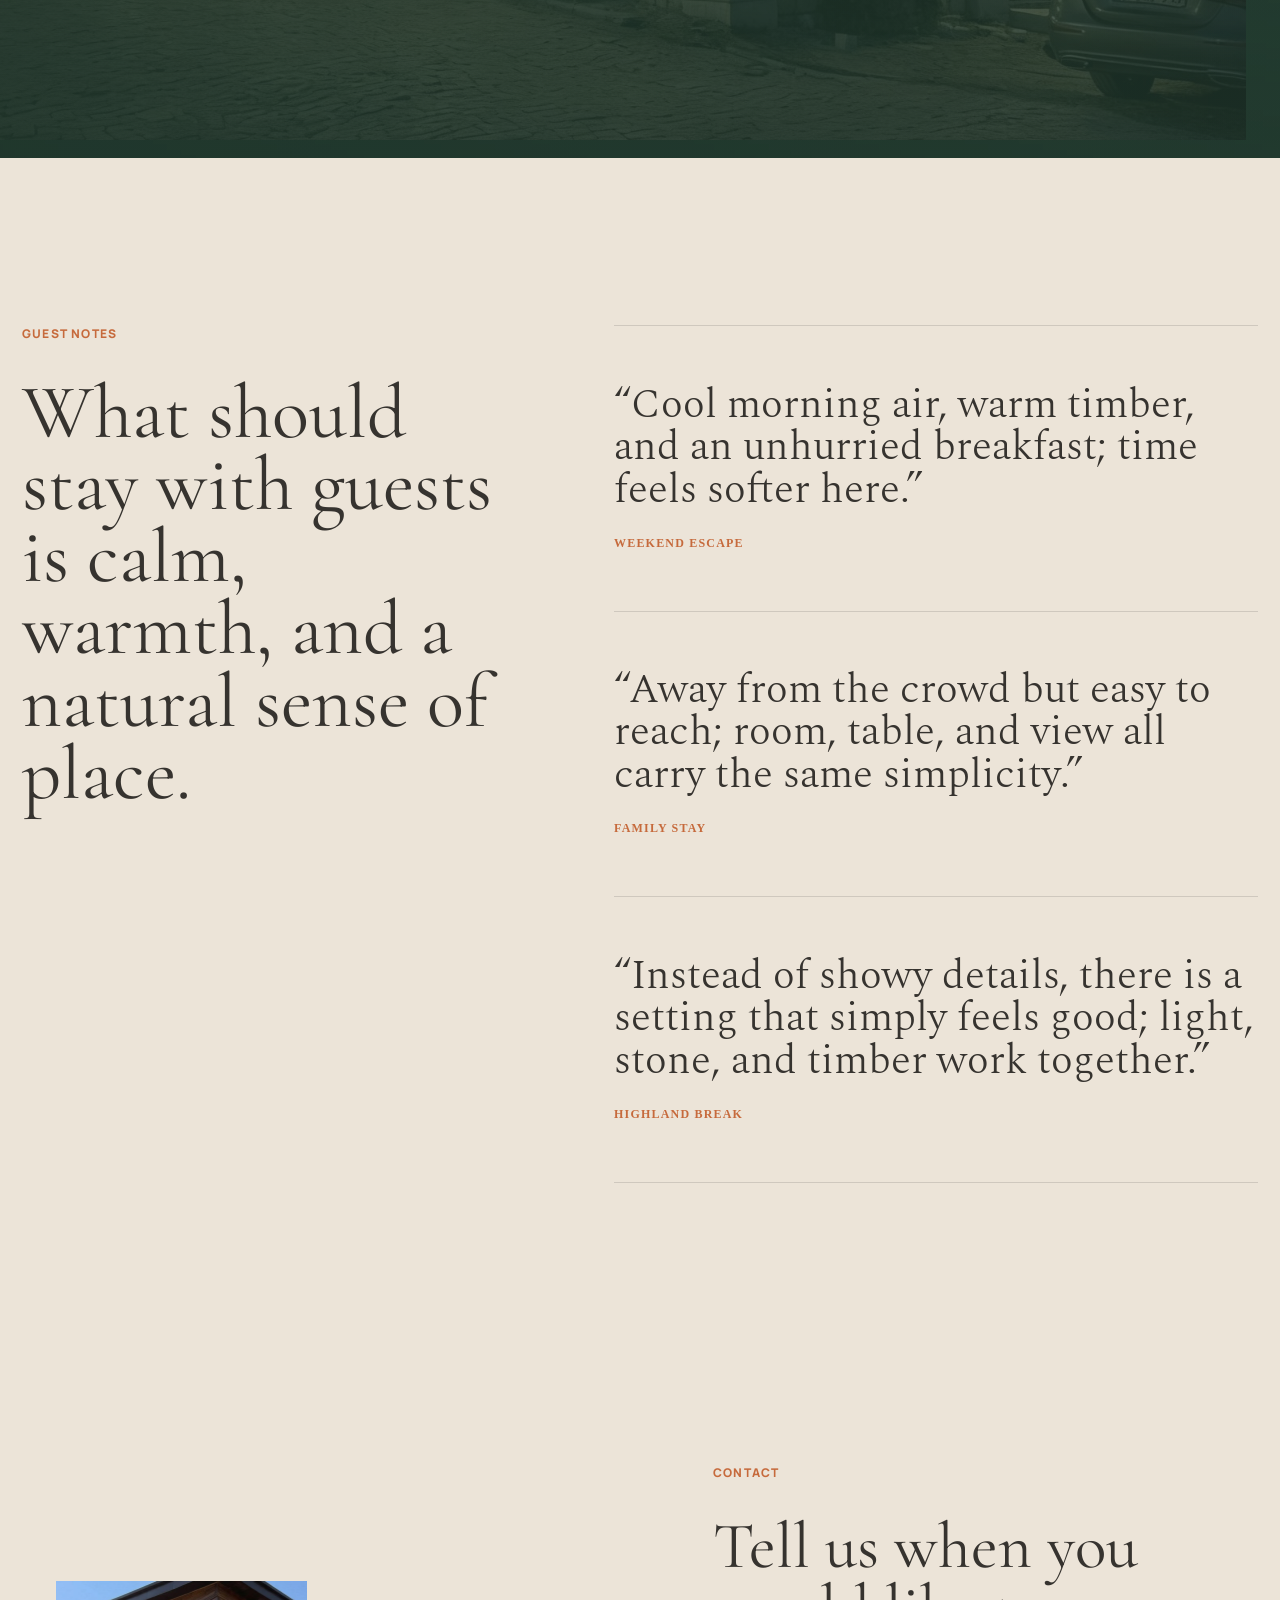
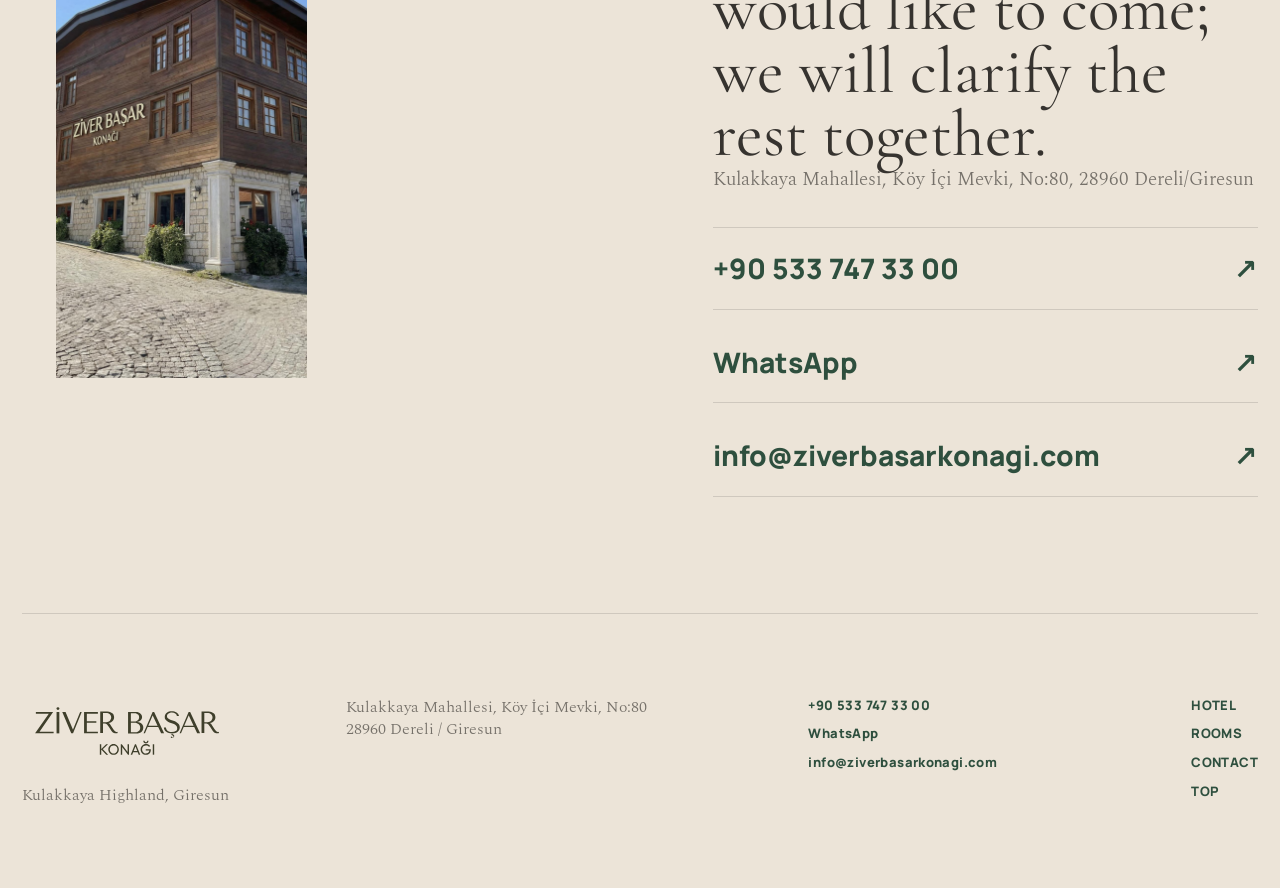
==== commit 6f69a915: "Update navigation reservation action" ====
--- a/en/index.html
+++ b/en/index.html
@@ -31,13 +31,12 @@
         <a href="#doga">Nature</a>
         <a href="#odalar">Rooms</a>
         <a href="#sofra">Table</a>
-        <a href="#iletisim">Contact</a>
       </nav>
       <div class="nav-meta">
         <a href="../index.html">TR</a>
         <a href="index.html" aria-current="page">EN</a>
         <details class="nav-contact">
-          <summary>Contact</summary>
+          <summary>Reservation</summary>
           <div class="nav-contact-panel" aria-label="Contact options">
             <a href="tel:+905337473300">Call</a>
             <a href="https://wa.me/905337473300">WhatsApp</a>
--- a/styles.css
+++ b/styles.css
@@ -192,7 +192,7 @@
 }
 
 .nav-contact summary {
-  min-width: 70px;
+  min-width: 118px;
   padding: 8px 15px;
   border: 1px solid currentColor;
   border-radius: 999px;
@@ -1473,7 +1473,7 @@
   }
 
   .nav-contact summary {
-    min-width: 58px;
+    min-width: 106px;
     padding-inline: 12px;
   }
 
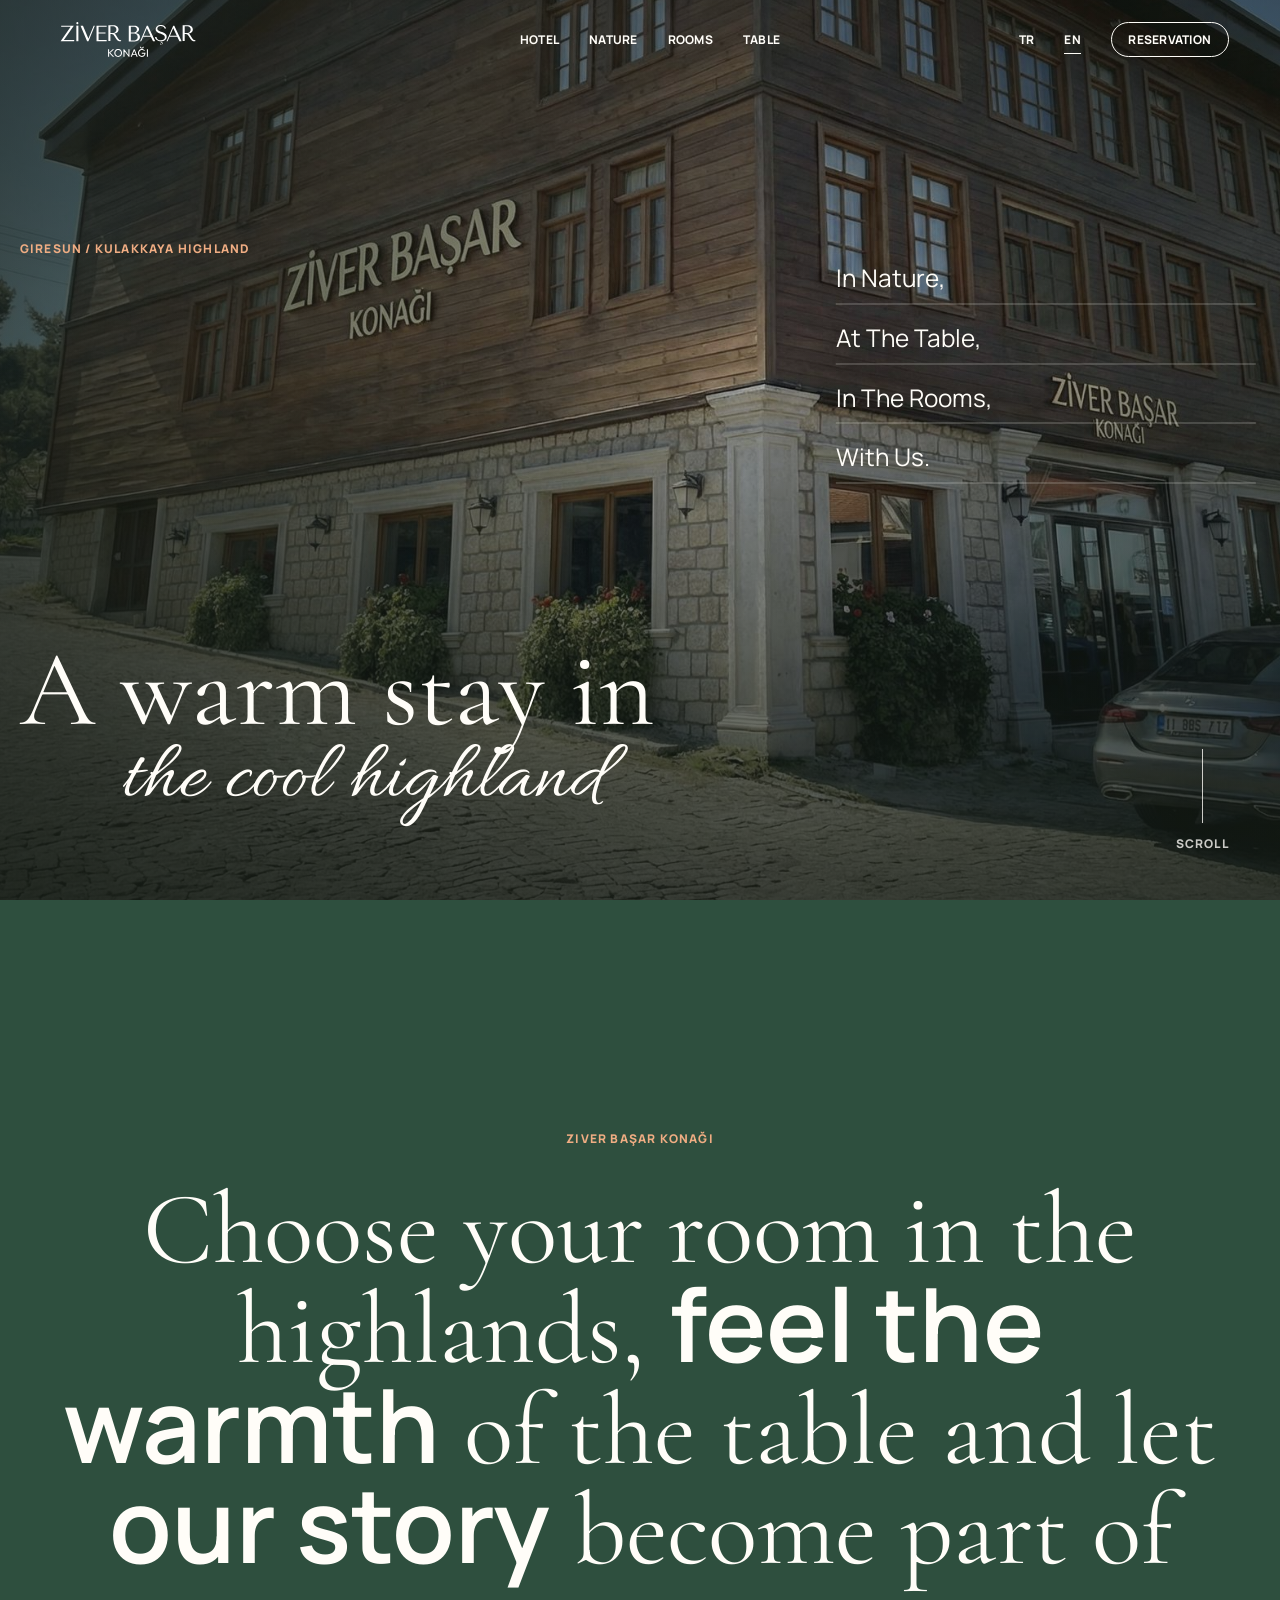
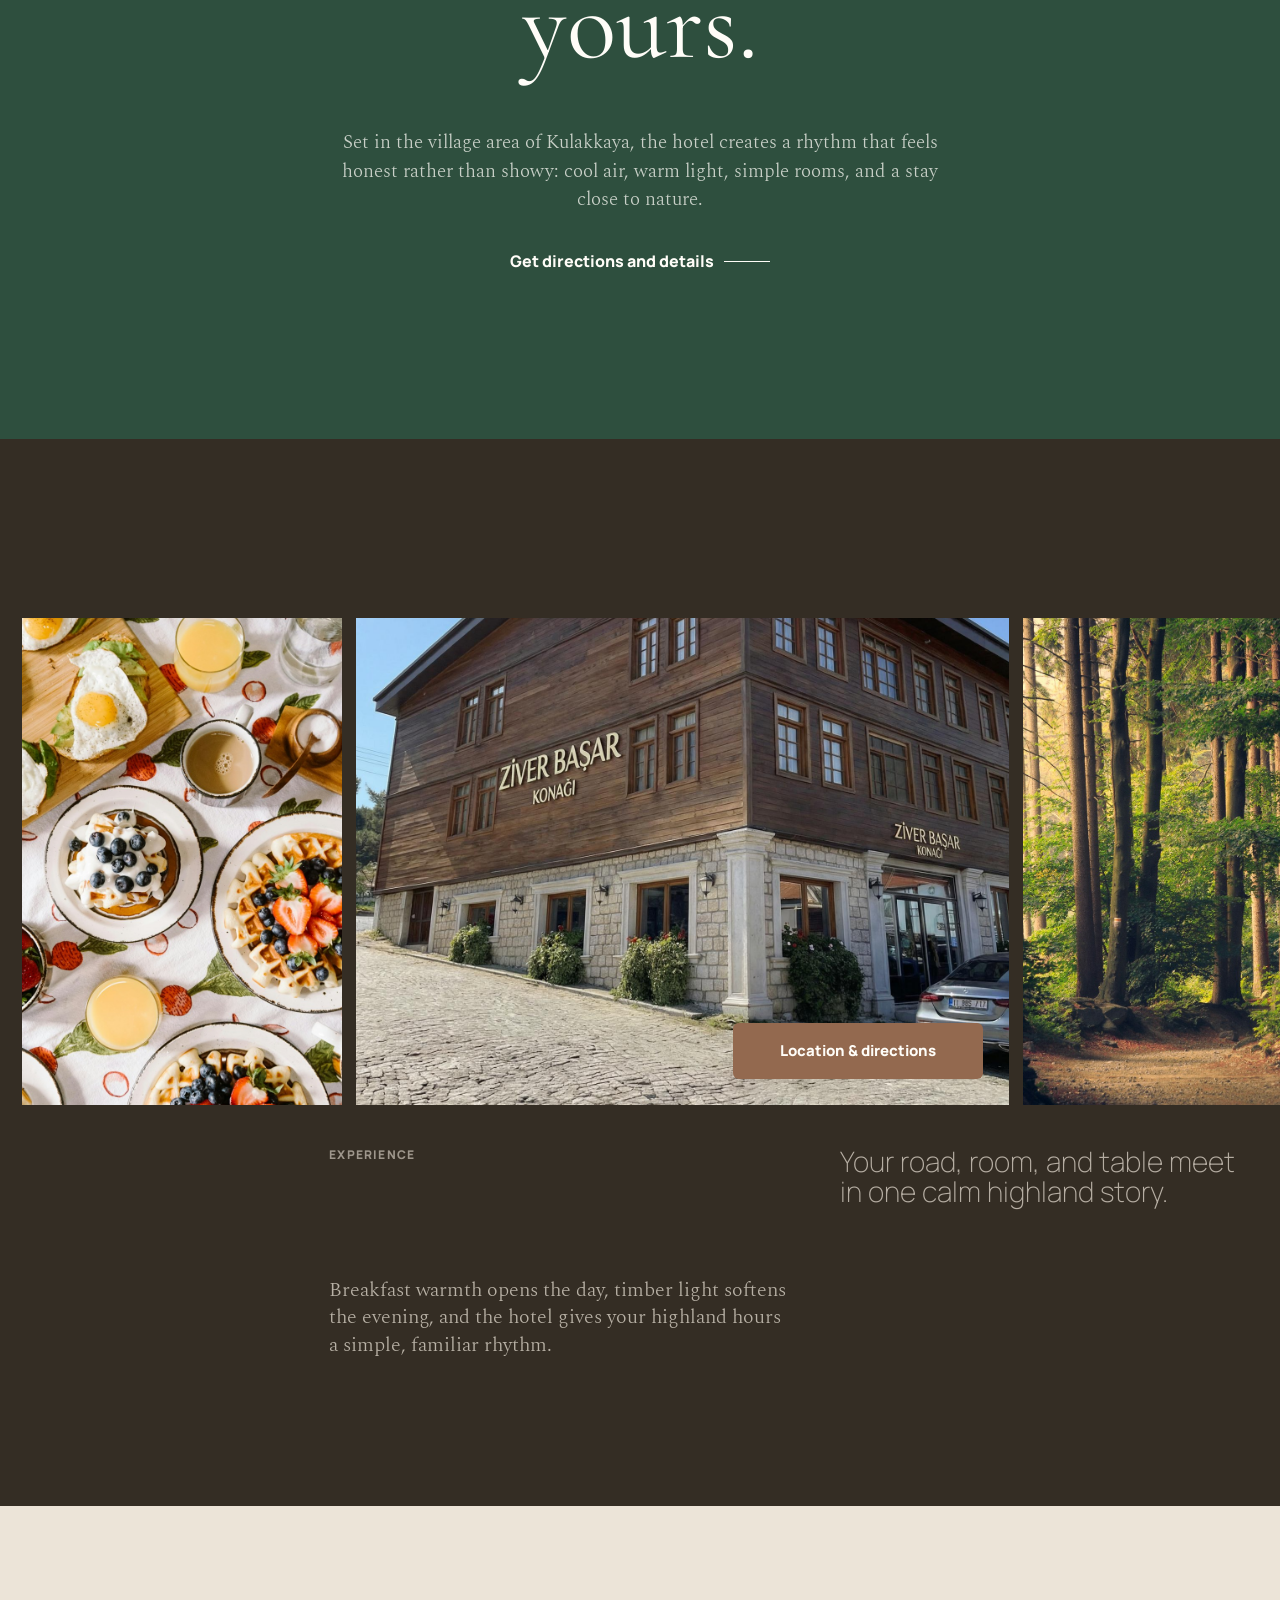
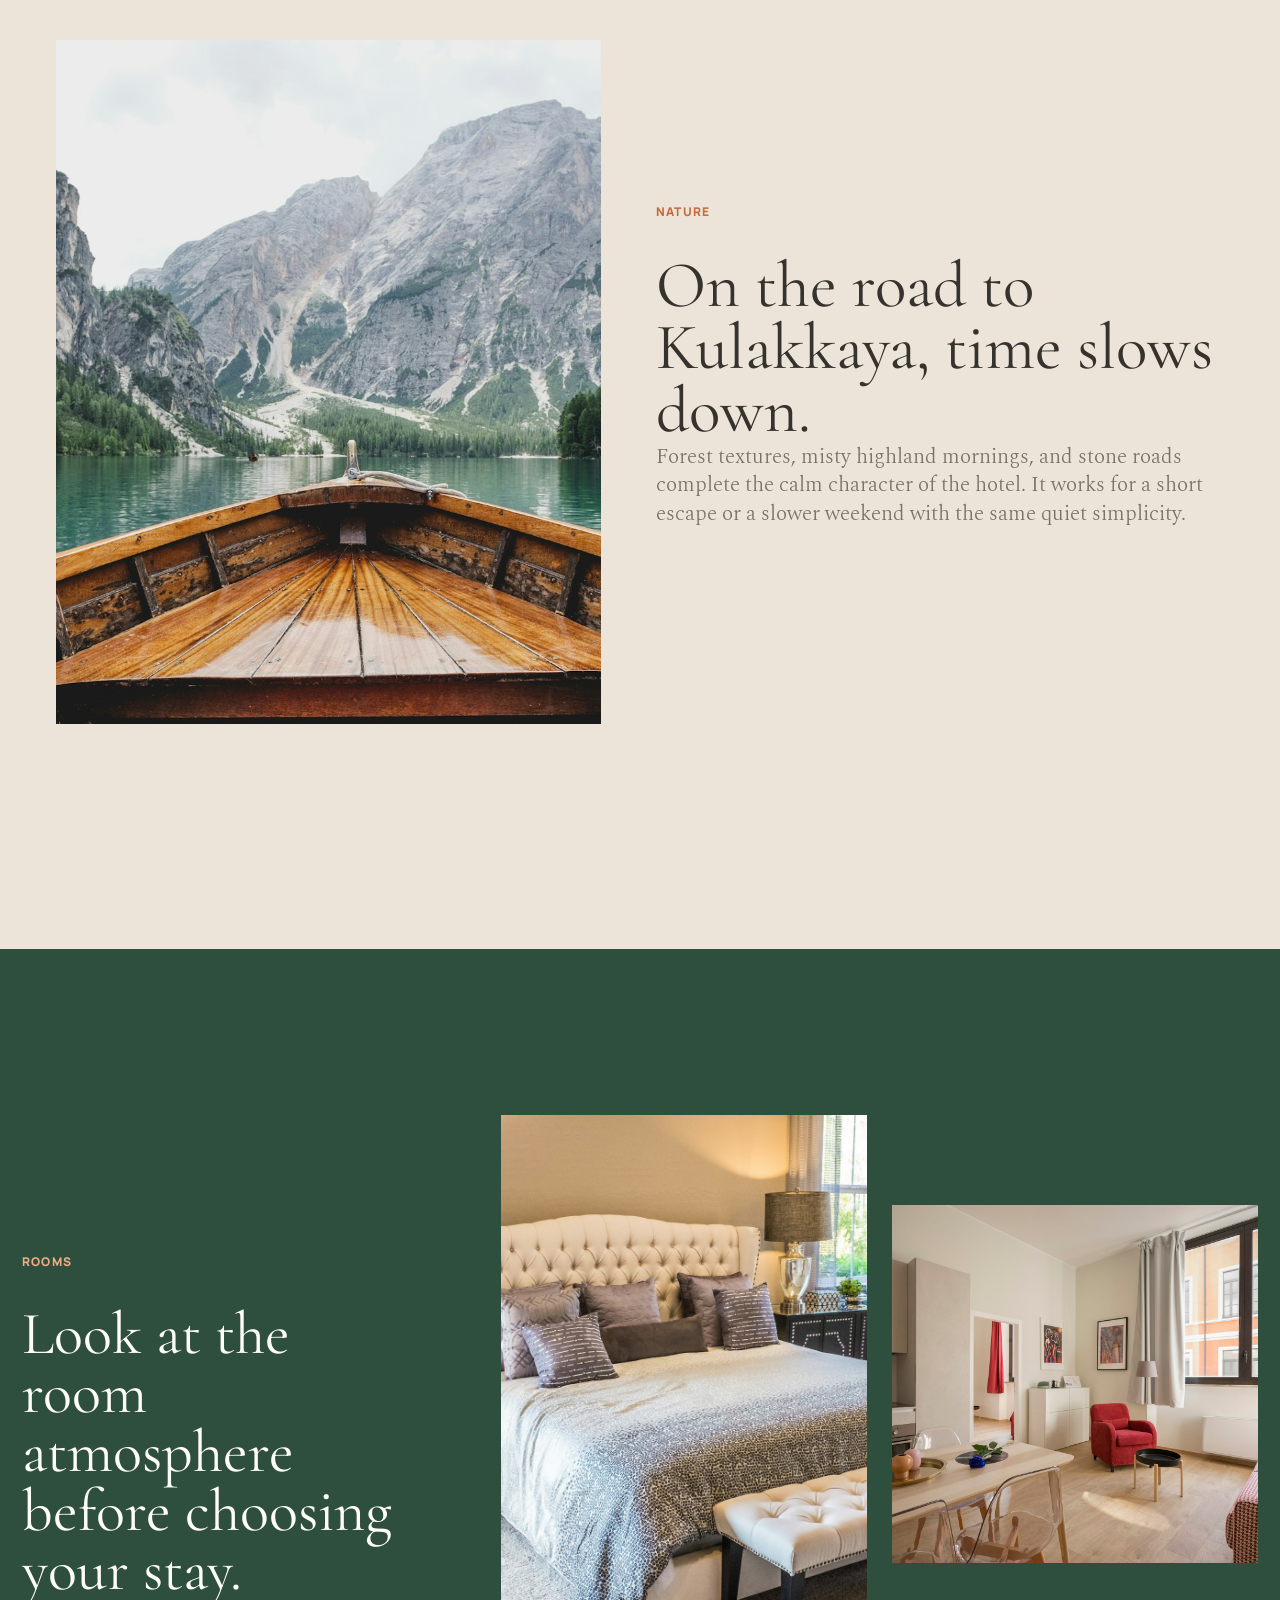
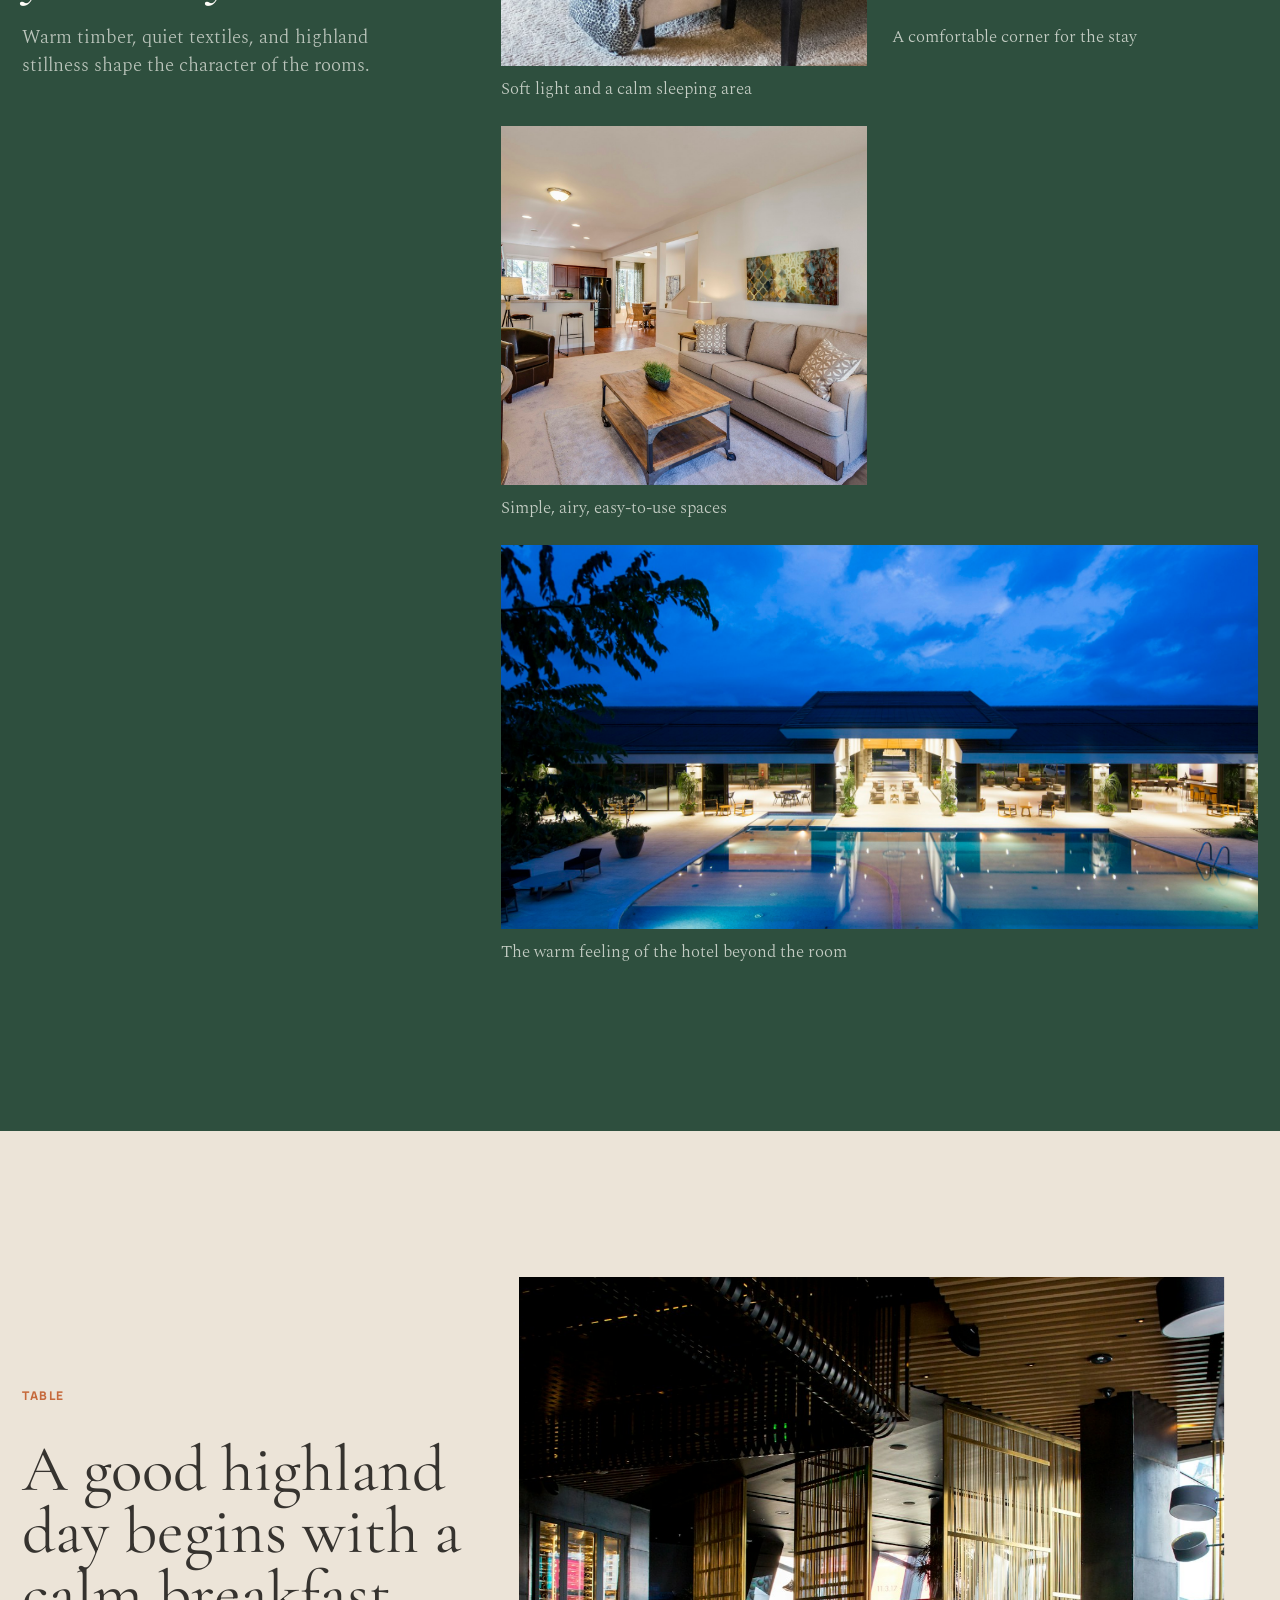
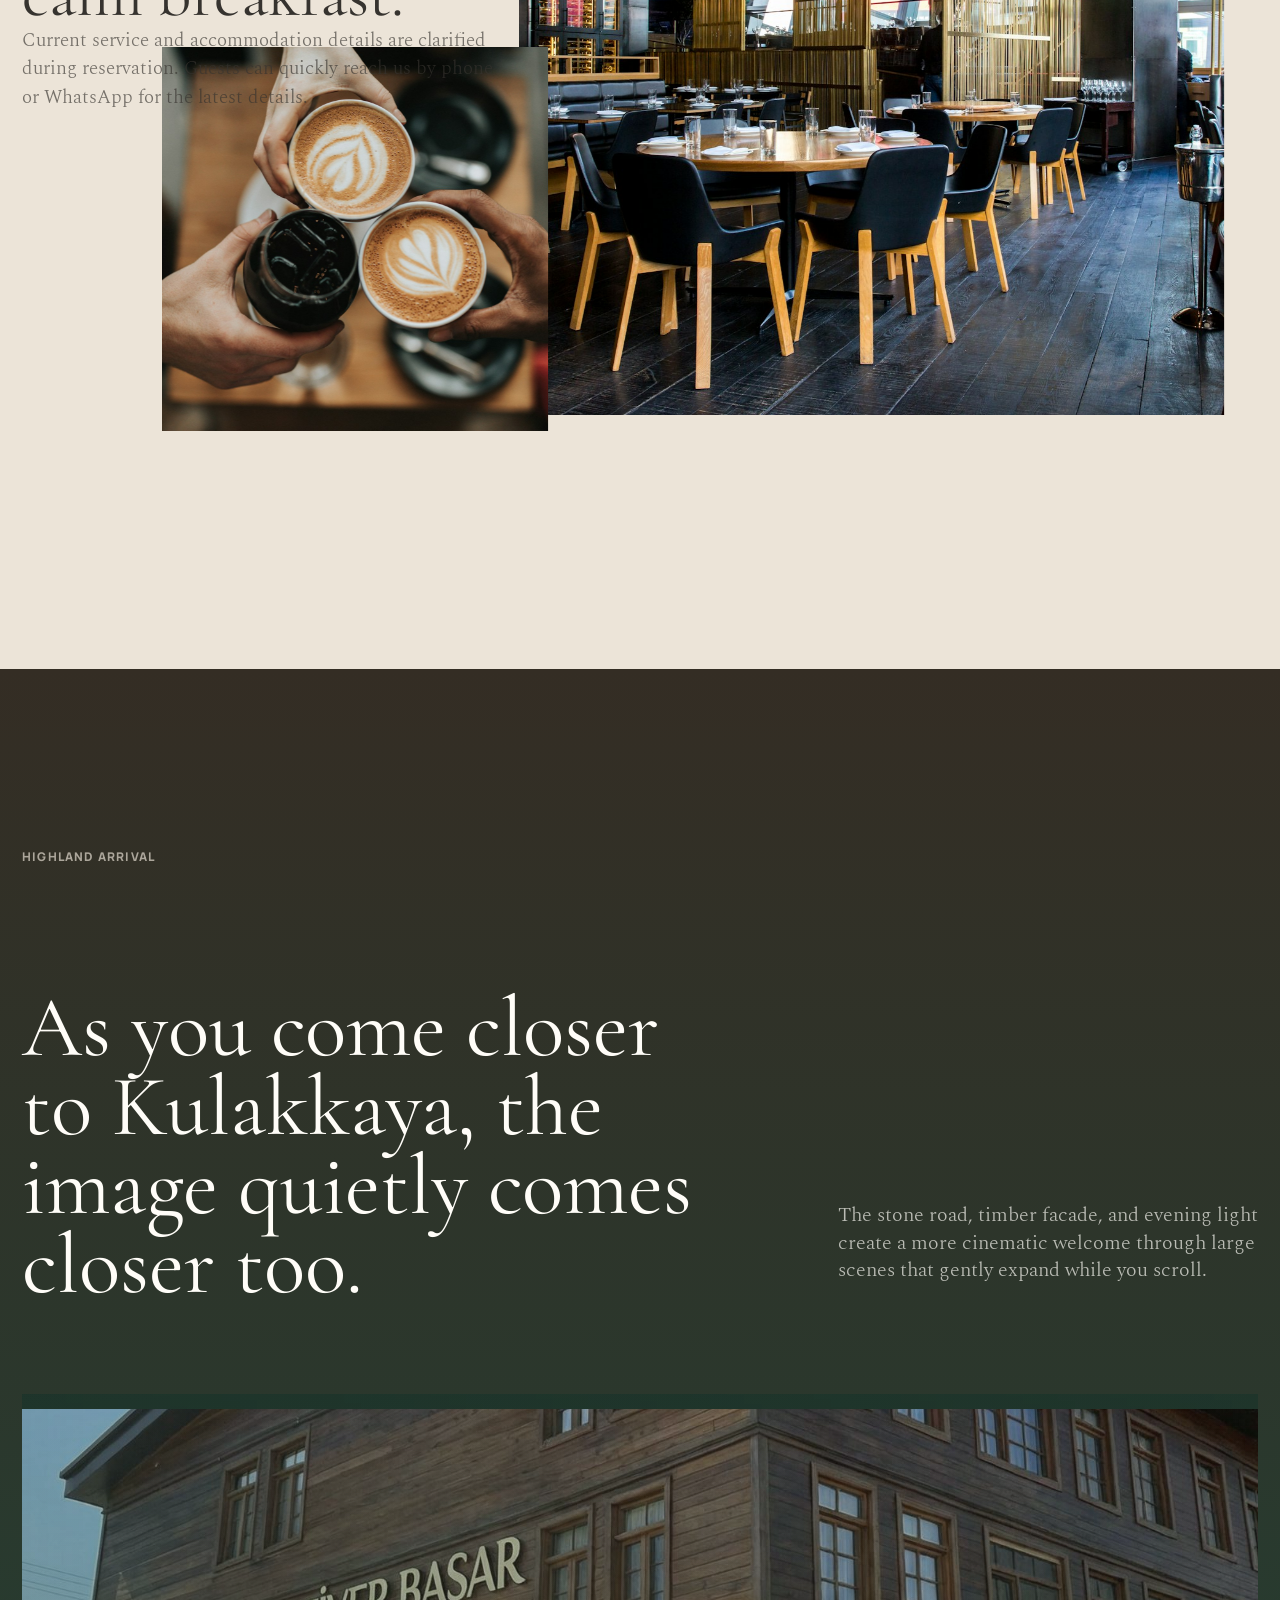
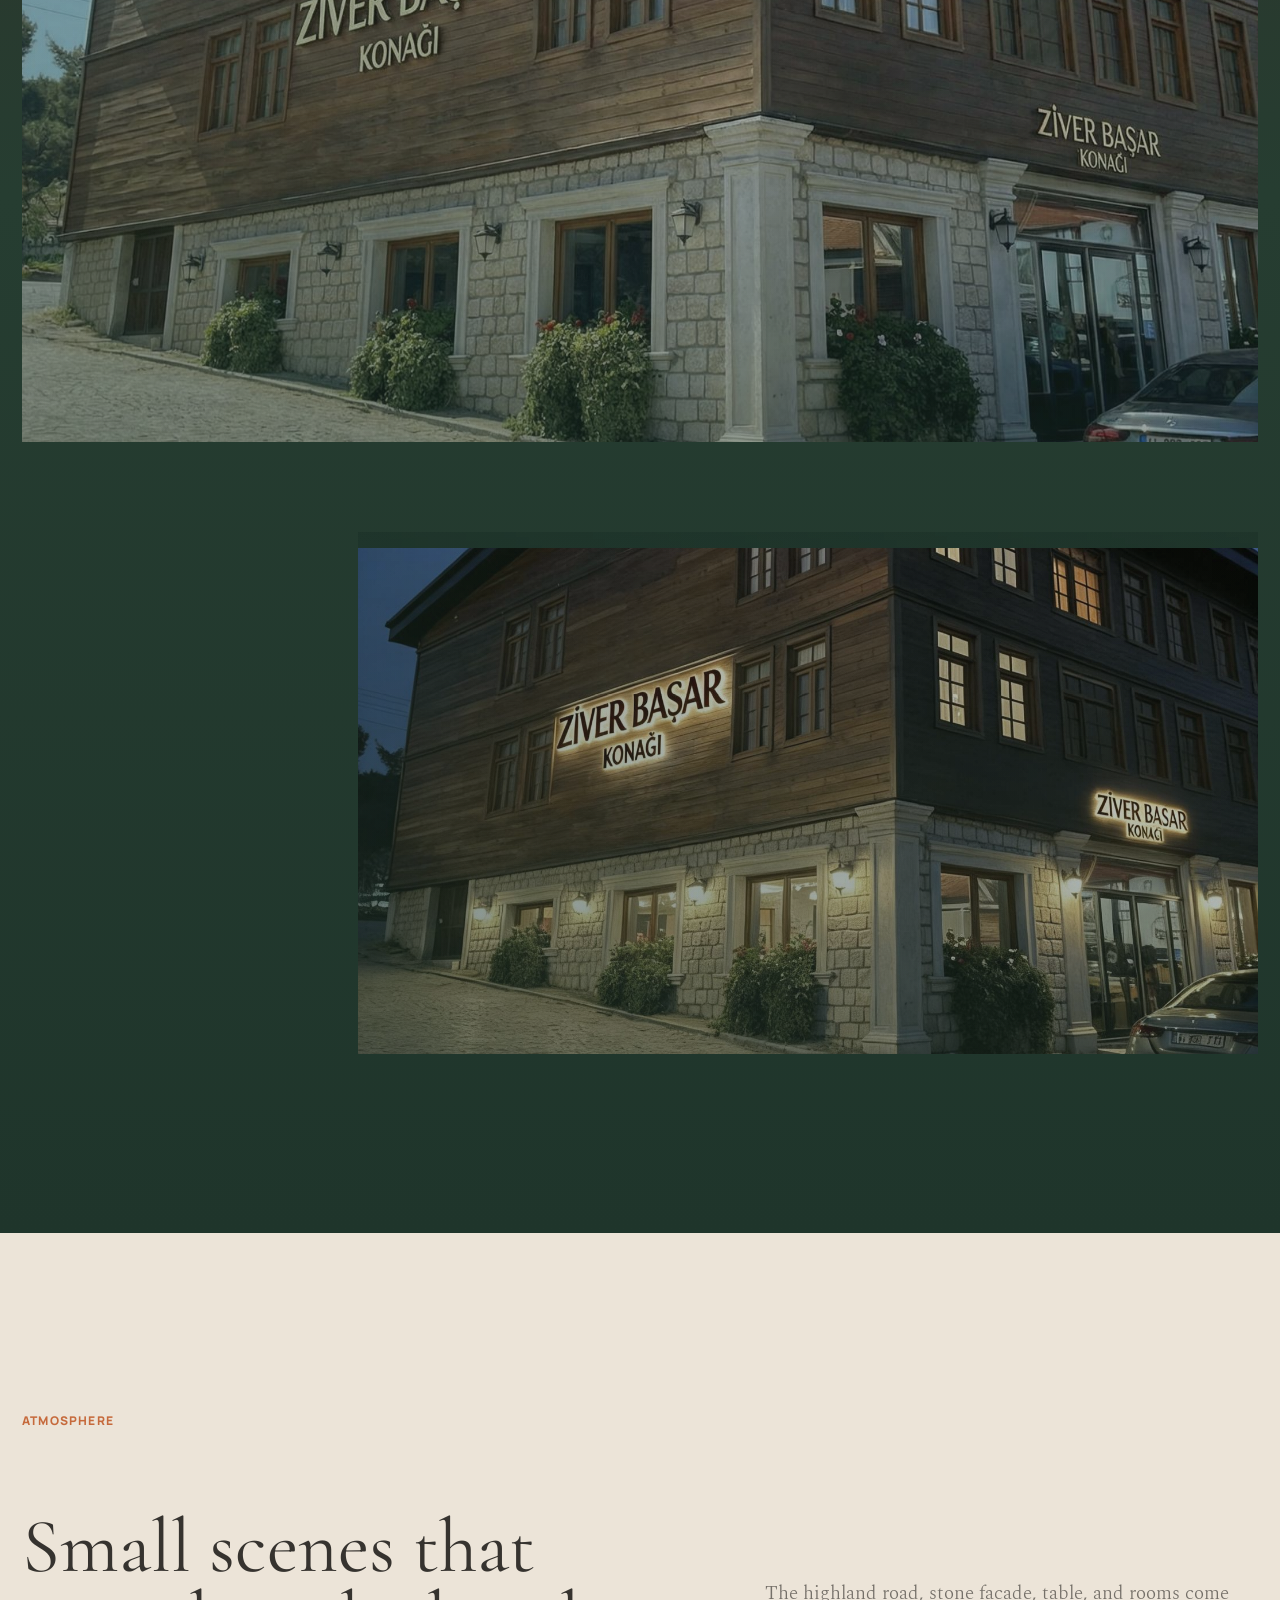
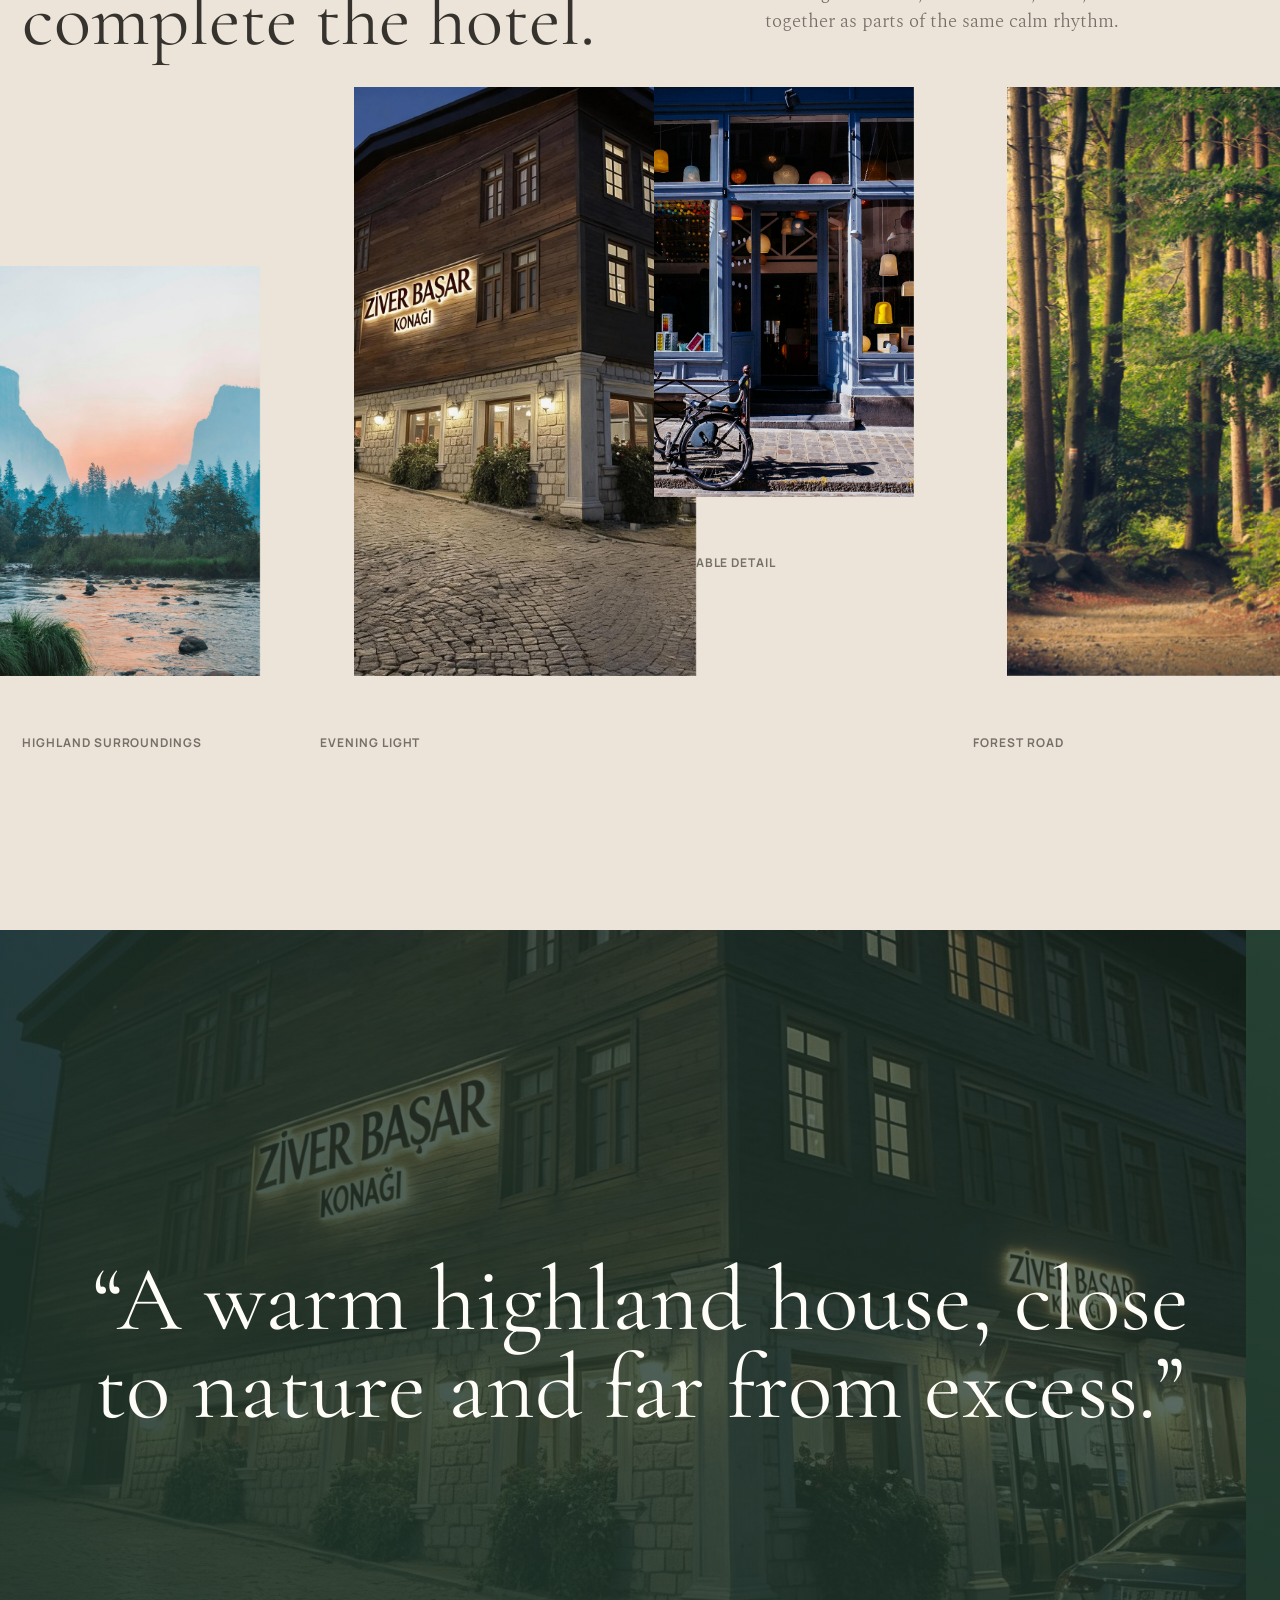
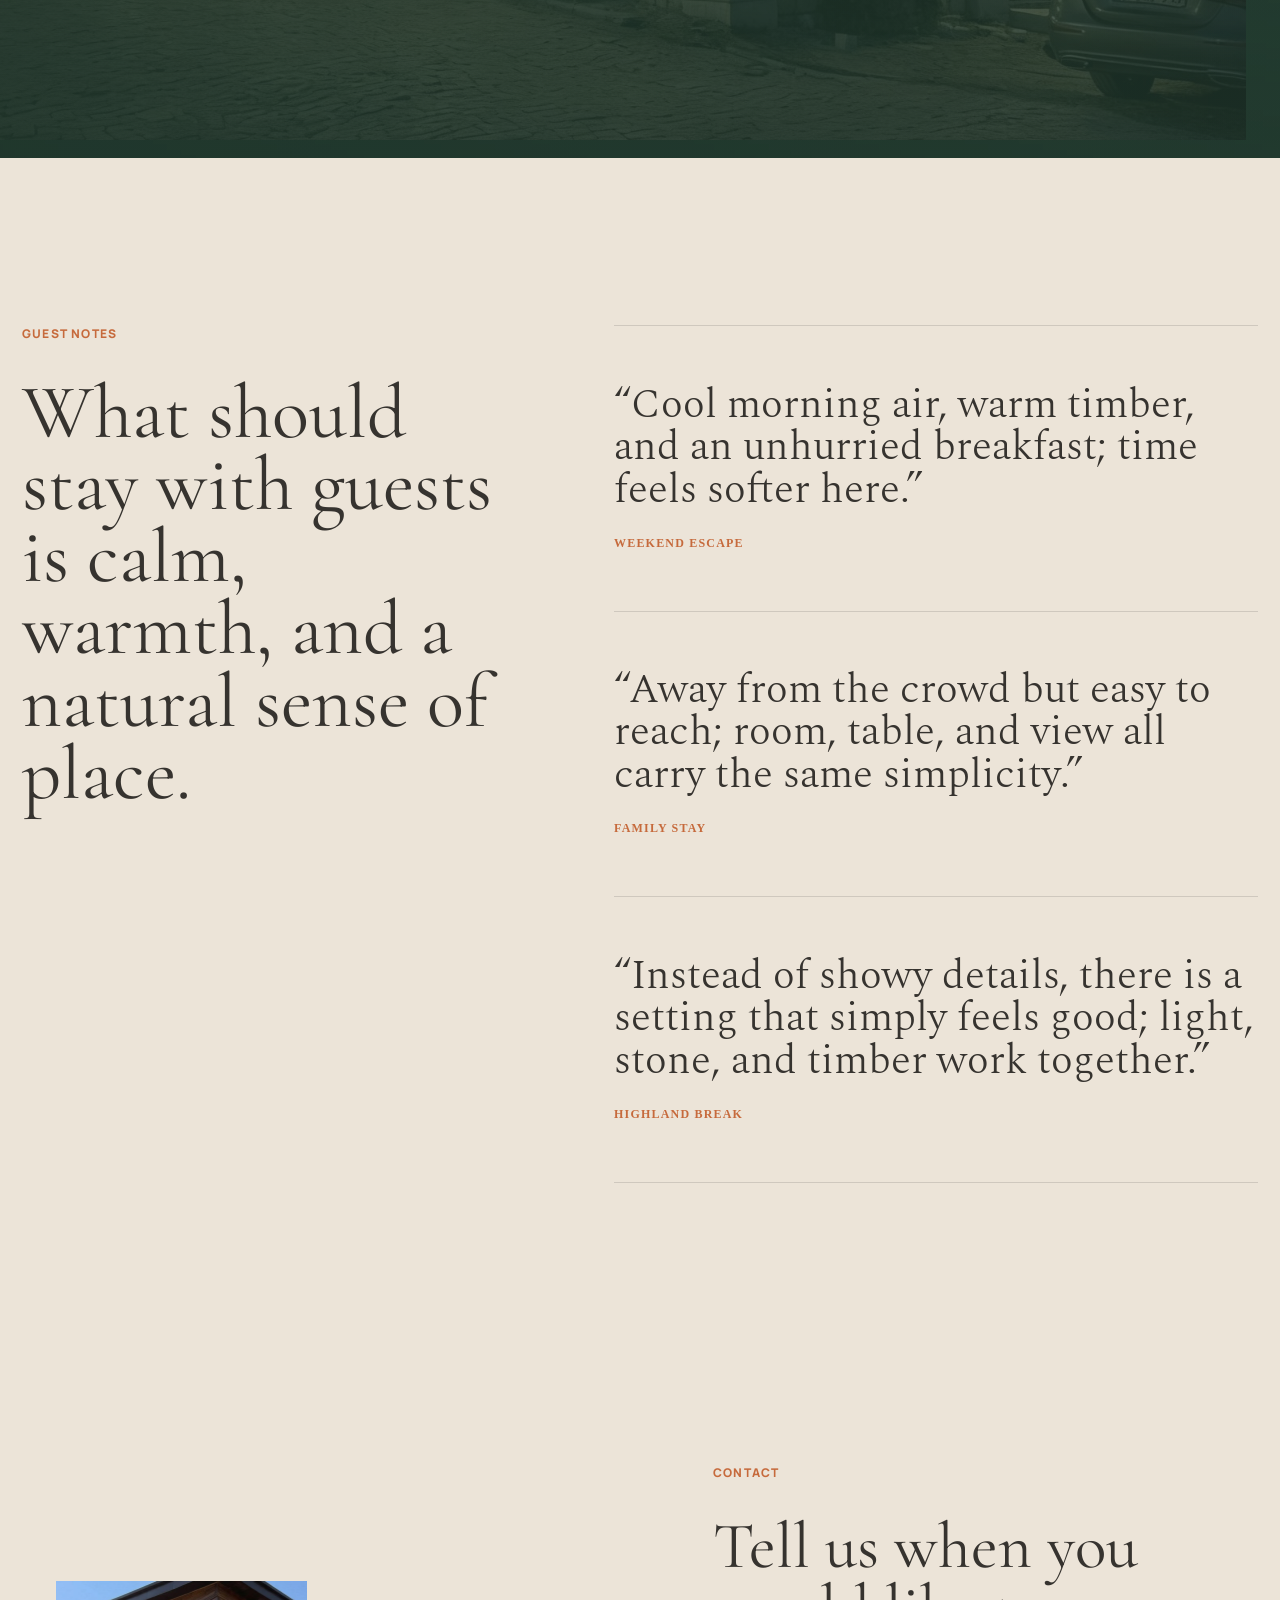
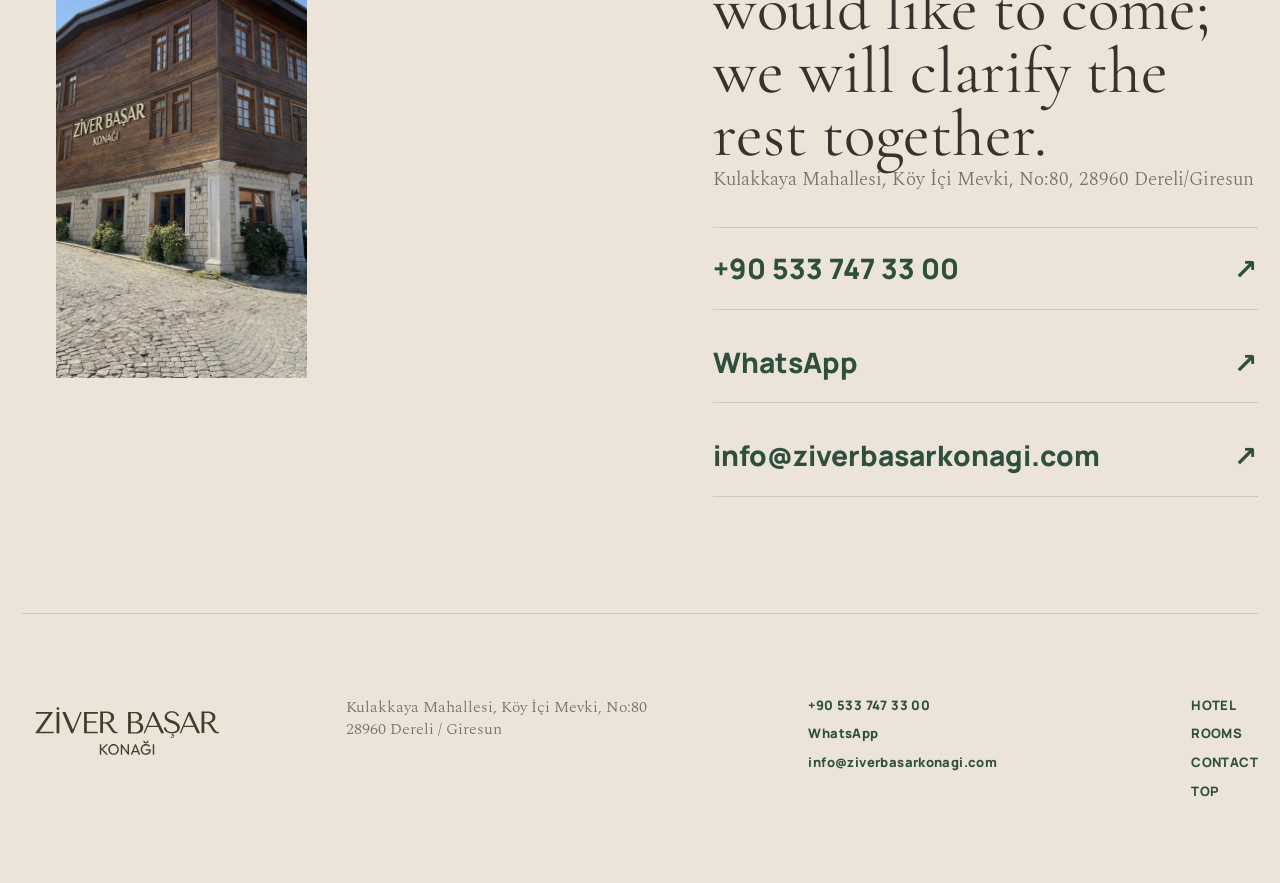
==== commit 6286ec56: "Refine nav shortcuts and slider controls" ====
--- a/en/index.html
+++ b/en/index.html
@@ -40,7 +40,7 @@
           <div class="nav-contact-panel" aria-label="Contact options">
             <a href="tel:+905337473300">Call</a>
             <a href="https://wa.me/905337473300">WhatsApp</a>
-            <a href="mailto:info@ziverbasarkonagi.com">Mail</a>
+            <a href="#email-contact">Mail</a>
           </div>
         </details>
       </div>
@@ -129,10 +129,6 @@
             Breakfast warmth opens the day, timber light softens the evening,
             and the hotel gives your highland hours a simple, familiar rhythm.
           </p>
-          <div class="slider-controls" aria-label="Gallery controls">
-            <button type="button" data-slider-prev aria-label="Previous image">‹</button>
-            <button type="button" data-slider-next aria-label="Next image">›</button>
-          </div>
         </div>
       </section>
 
@@ -209,11 +205,9 @@
         </div>
         <figure class="grow-frame grow-frame-wide" data-grow-image>
           <img src="../assets/photos/day.jpeg" alt="Ziver Başar Konağı daylight facade" />
-          <figcaption>Arriving at the house</figcaption>
         </figure>
         <figure class="grow-frame grow-frame-float" data-grow-image>
           <img src="../assets/photos/night.jpeg" alt="Ziver Başar Konağı evening lights" />
-          <figcaption>Evening light</figcaption>
         </figure>
       </section>
 
@@ -305,7 +299,7 @@
           <div class="contact-actions">
             <a href="tel:+905337473300">+90 533 747 33 00</a>
             <a href="https://wa.me/905337473300">WhatsApp</a>
-            <a href="mailto:info@ziverbasarkonagi.com">info@ziverbasarkonagi.com</a>
+            <a id="email-contact" href="mailto:info@ziverbasarkonagi.com">info@ziverbasarkonagi.com</a>
           </div>
         </div>
       </section>
@@ -314,7 +308,6 @@
     <footer class="footer">
       <div class="footer-brand">
         <img src="../assets/logos/zbk-logotype-color-1.svg" alt="Ziver Başar Konağı" />
-        <p>Kulakkaya Highland, Giresun</p>
       </div>
       <address class="footer-address">
         Kulakkaya Mahallesi, Köy İçi Mevki, No:80<br />
--- a/styles.css
+++ b/styles.css
@@ -430,9 +430,9 @@
 
 .scroll-cue {
   position: absolute;
-  right: auto;
+  right: clamp(22px, 4vw, 58px);
   bottom: clamp(18px, 4vw, 48px);
-  left: 50%;
+  left: auto;
   z-index: 3;
   display: grid;
   gap: 12px;
@@ -442,7 +442,6 @@
   font-weight: 850;
   letter-spacing: 0.1em;
   text-transform: uppercase;
-  transform: translateX(-50%);
 }
 
 .scroll-cue span {
@@ -650,11 +649,19 @@
   scroll-behavior: smooth;
   scroll-snap-type: x mandatory;
   scrollbar-width: none;
+  cursor: grab;
+  touch-action: pan-y;
   transform: translateX(-50%);
 }
 
 .slider-track::-webkit-scrollbar {
   display: none;
+}
+
+.slider-track.is-dragging {
+  cursor: grabbing;
+  scroll-behavior: auto;
+  scroll-snap-type: none;
 }
 
 .slider-card {
@@ -677,6 +684,7 @@
   object-fit: cover;
   transform: scale(1.03);
   transition: transform 700ms ease;
+  pointer-events: none;
 }
 
 .slider-card:hover img {
@@ -738,33 +746,6 @@
   font-weight: 300;
 }
 
-.slider-controls {
-  display: flex;
-  gap: 10px;
-  justify-self: end;
-}
-
-.slider-controls button {
-  display: grid;
-  place-items: center;
-  width: 46px;
-  height: 46px;
-  border: 1px solid rgba(236, 228, 216, 0.38);
-  border-radius: 50%;
-  background: transparent;
-  color: var(--paper);
-  font: 500 28px/1 var(--font-display);
-  cursor: pointer;
-  transition:
-    background 220ms ease,
-    color 220ms ease;
-}
-
-.slider-controls button:hover {
-  background: var(--paper);
-  color: #342d24;
-}
-
 .split-story {
   display: grid;
   grid-template-columns: minmax(340px, 0.95fr) minmax(320px, 1.05fr);
@@ -990,18 +971,6 @@
     linear-gradient(180deg, rgba(31, 53, 43, 0.12), rgba(31, 53, 43, 0.42)),
     linear-gradient(90deg, rgba(31, 53, 43, 0.28), rgba(31, 53, 43, 0));
   pointer-events: none;
-}
-
-.grow-frame figcaption {
-  position: absolute;
-  left: clamp(20px, 3vw, 48px);
-  bottom: clamp(18px, 2.6vw, 42px);
-  z-index: 2;
-  color: rgba(255, 253, 248, 0.82);
-  font-size: 12px;
-  font-weight: 800;
-  letter-spacing: 0.1em;
-  text-transform: uppercase;
 }
 
 .quote-section {
@@ -1247,7 +1216,6 @@
   width: min(210px, 100%);
 }
 
-.footer-brand p,
 .footer-address {
   margin-bottom: 0;
   color: var(--muted);
@@ -1409,10 +1377,6 @@
     padding-left: 0;
   }
 
-  .slider-controls {
-    justify-self: start;
-  }
-
   .contact-map {
     grid-template-columns: 1fr;
   }
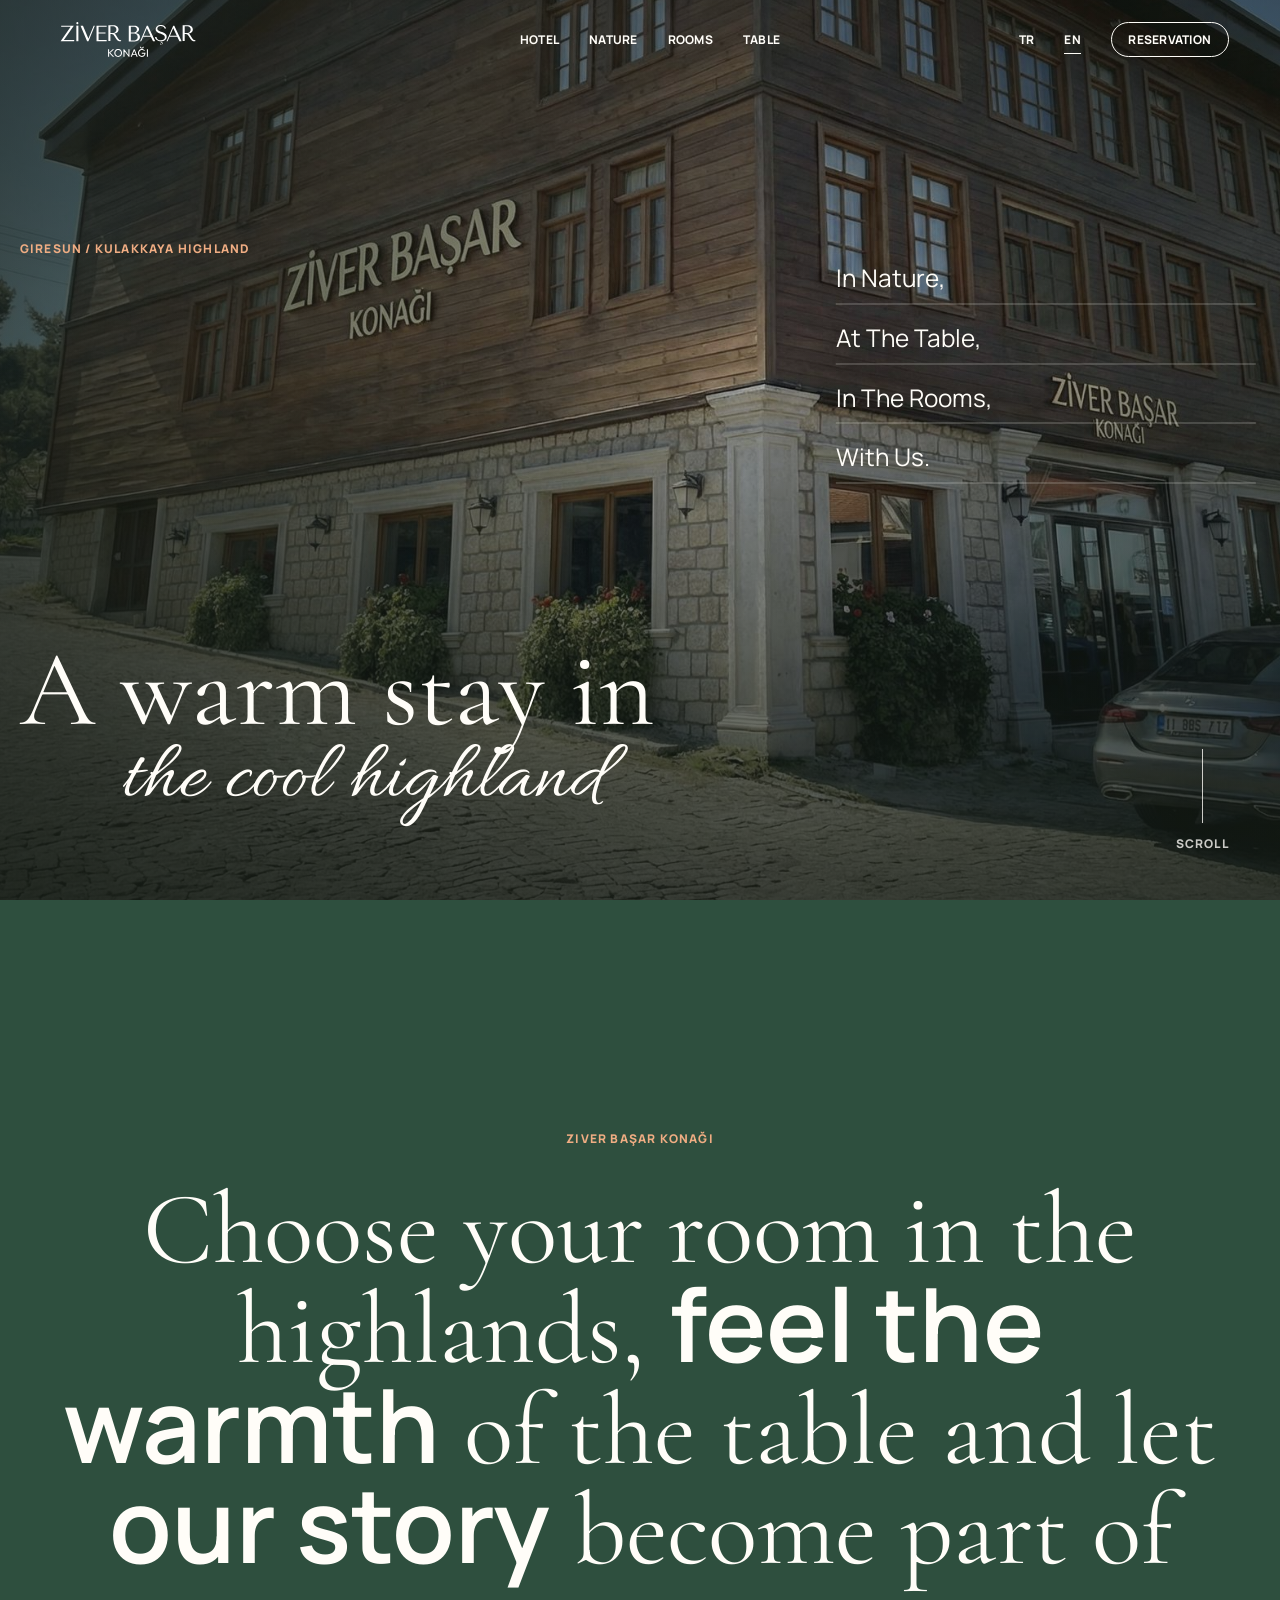
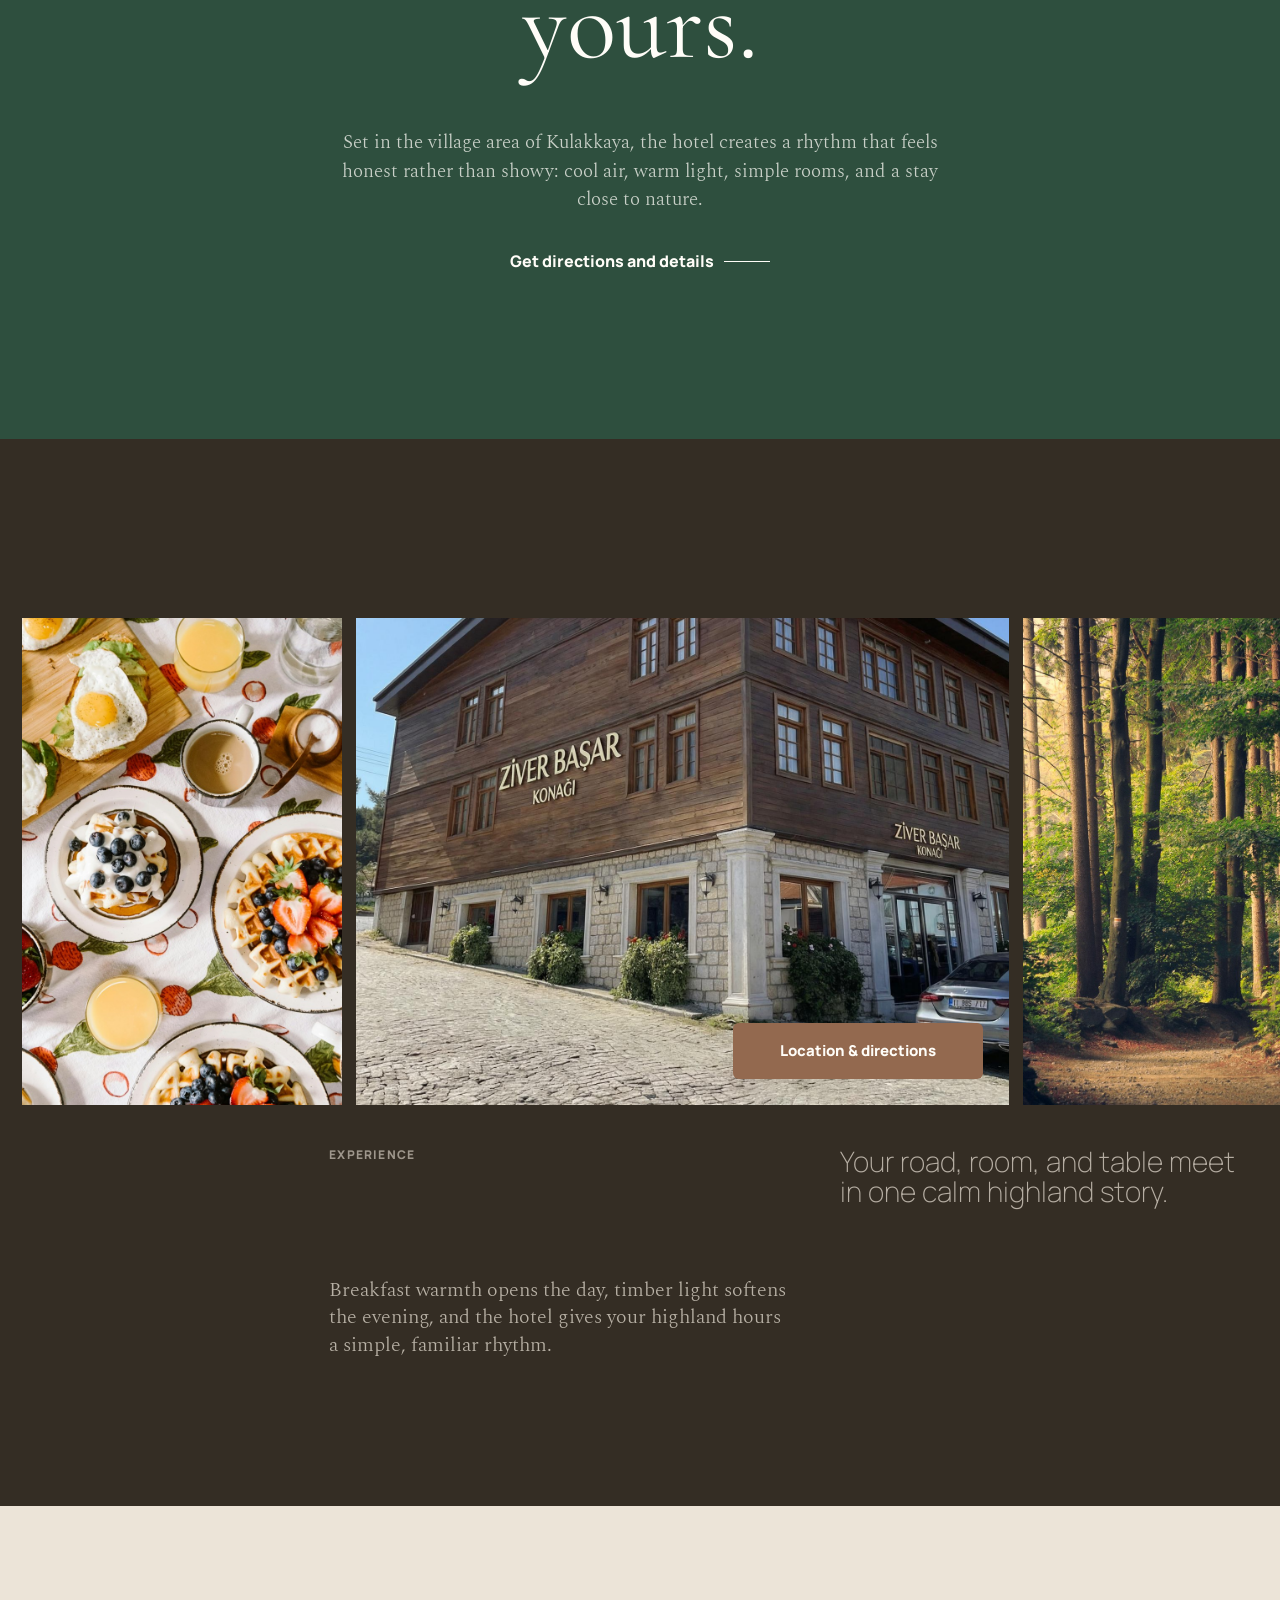
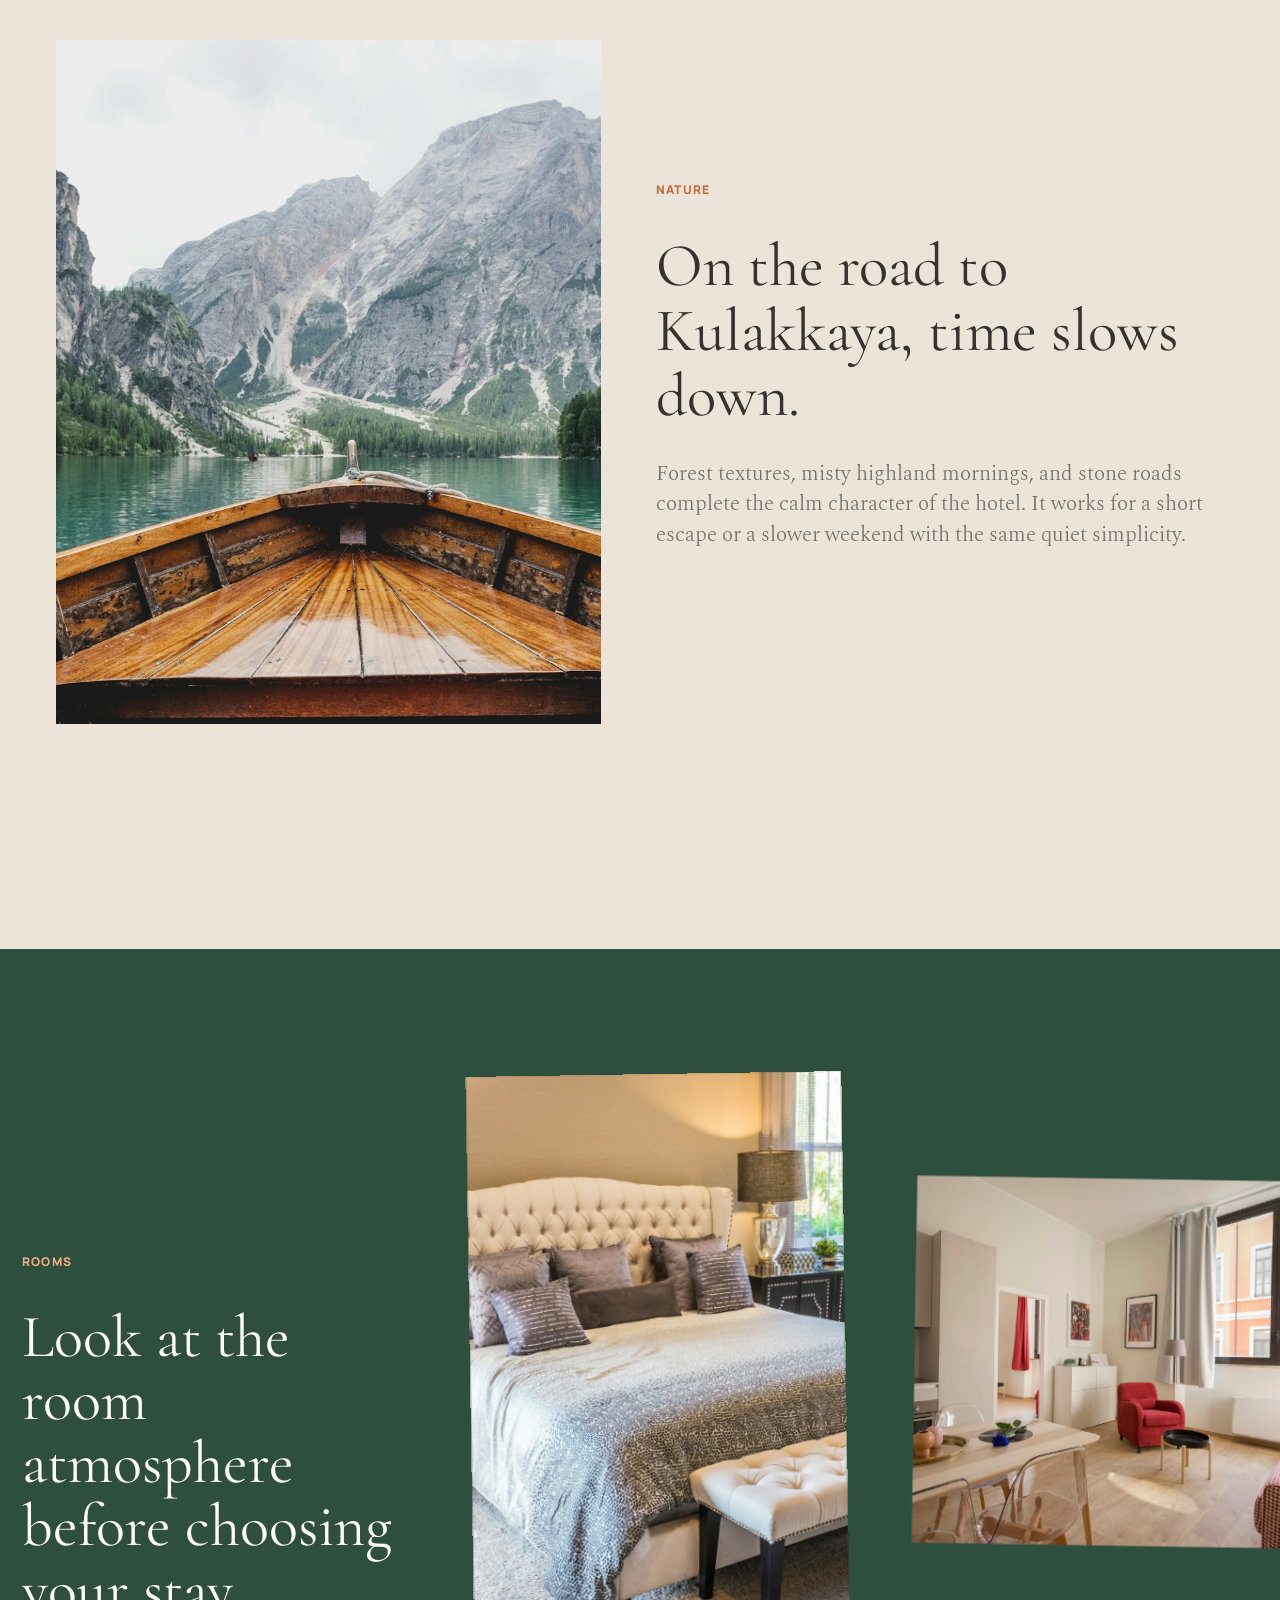
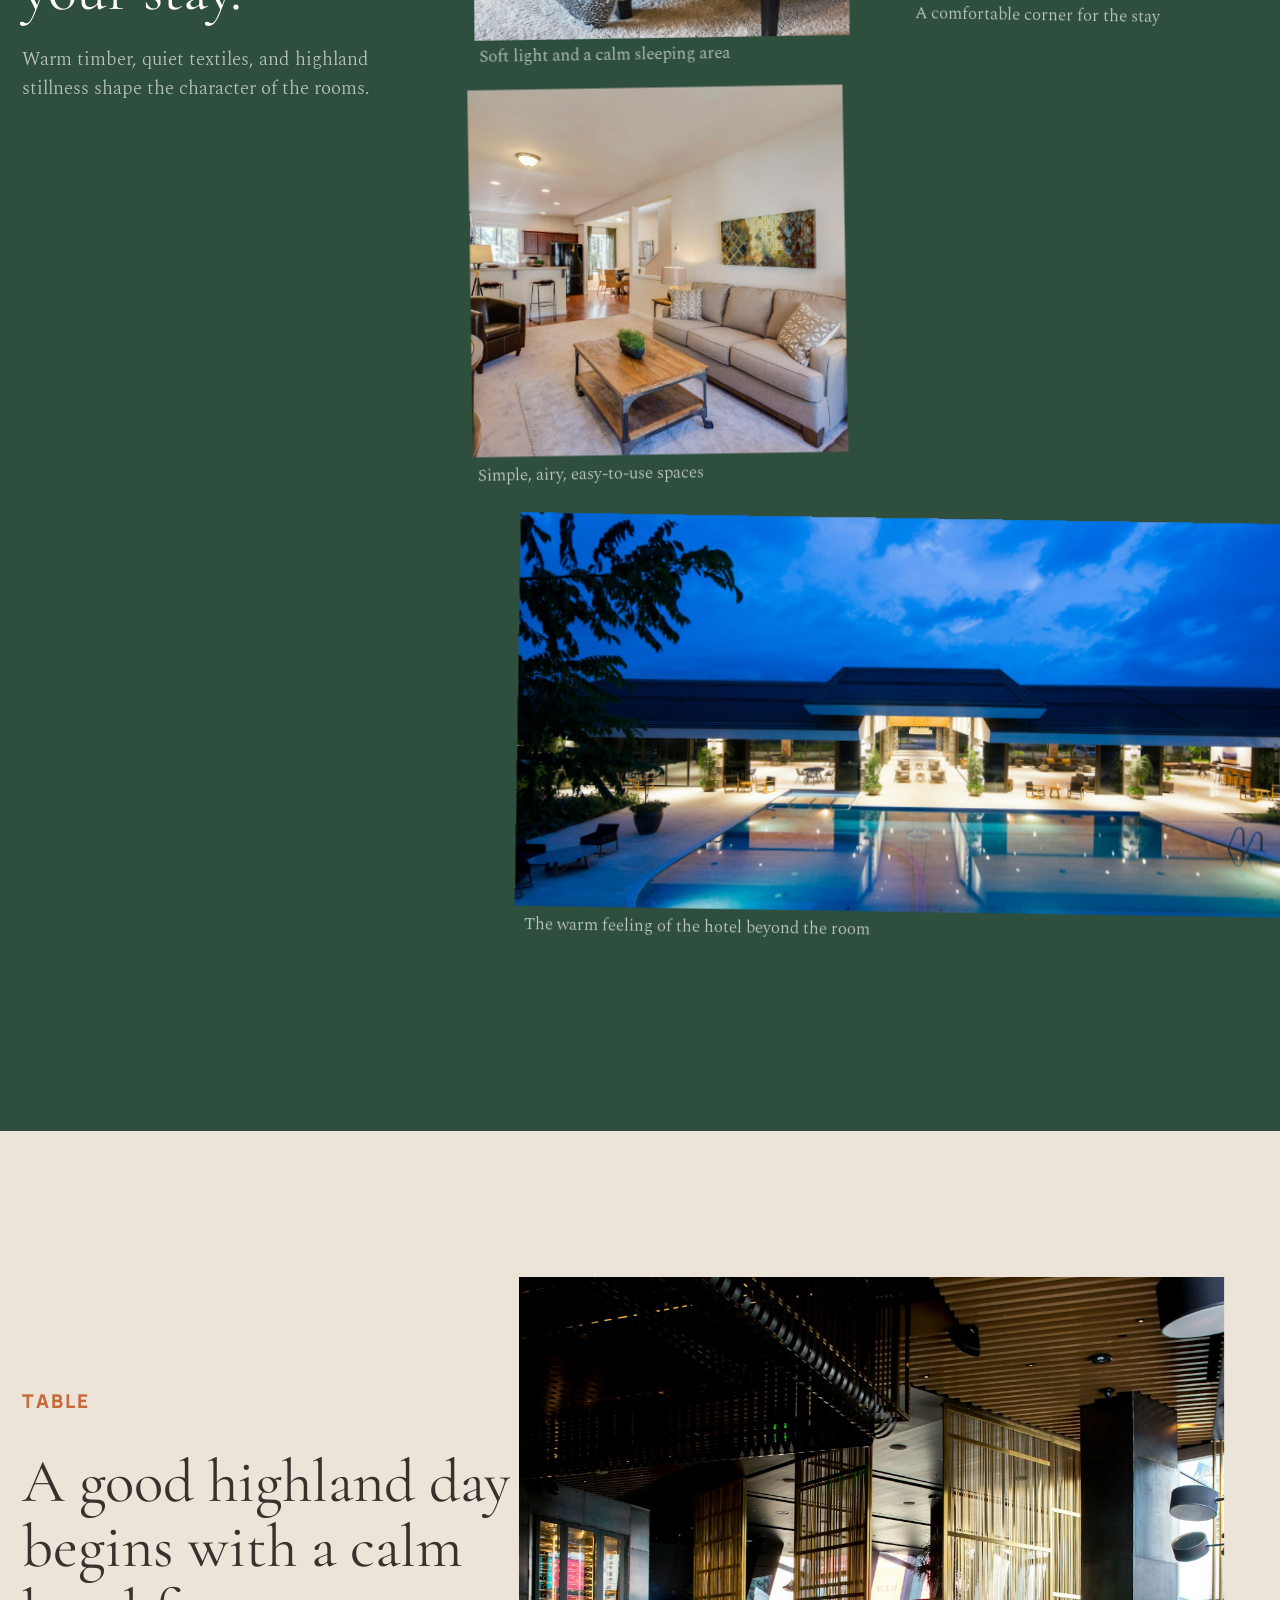
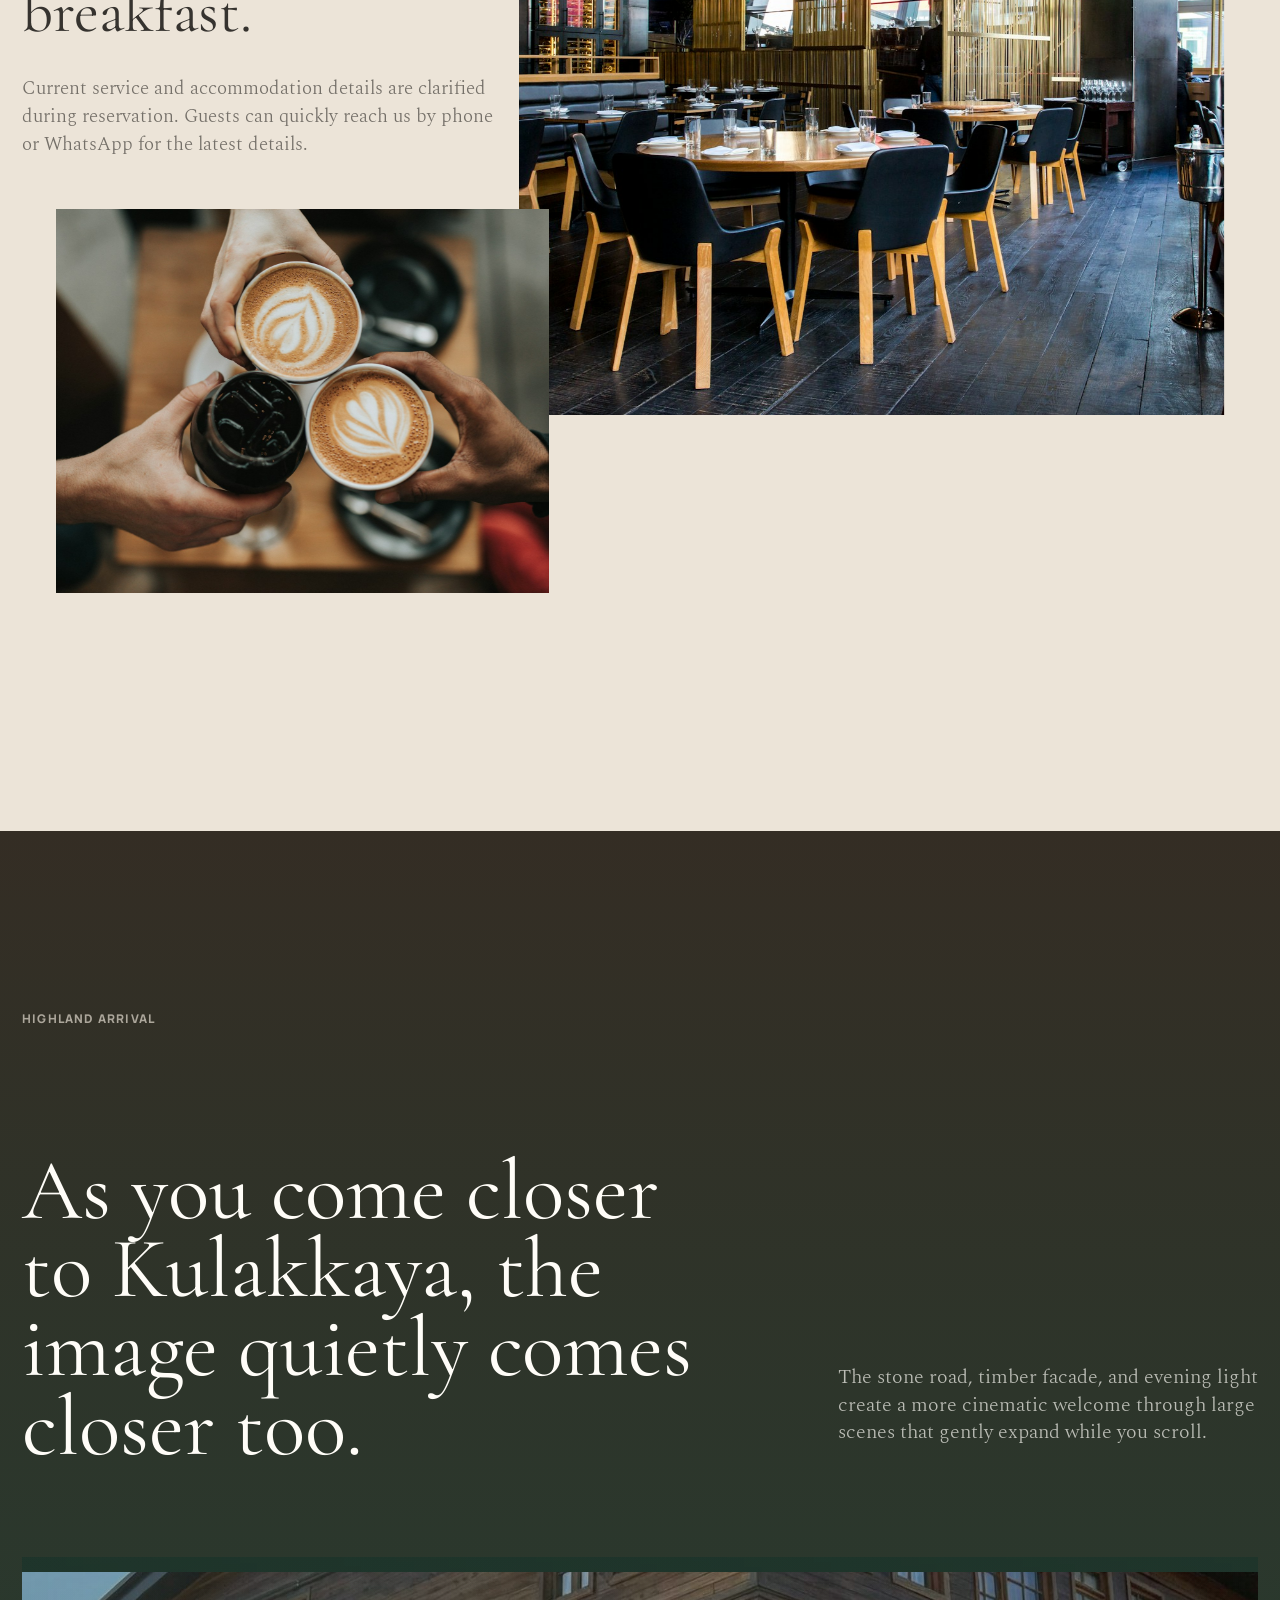
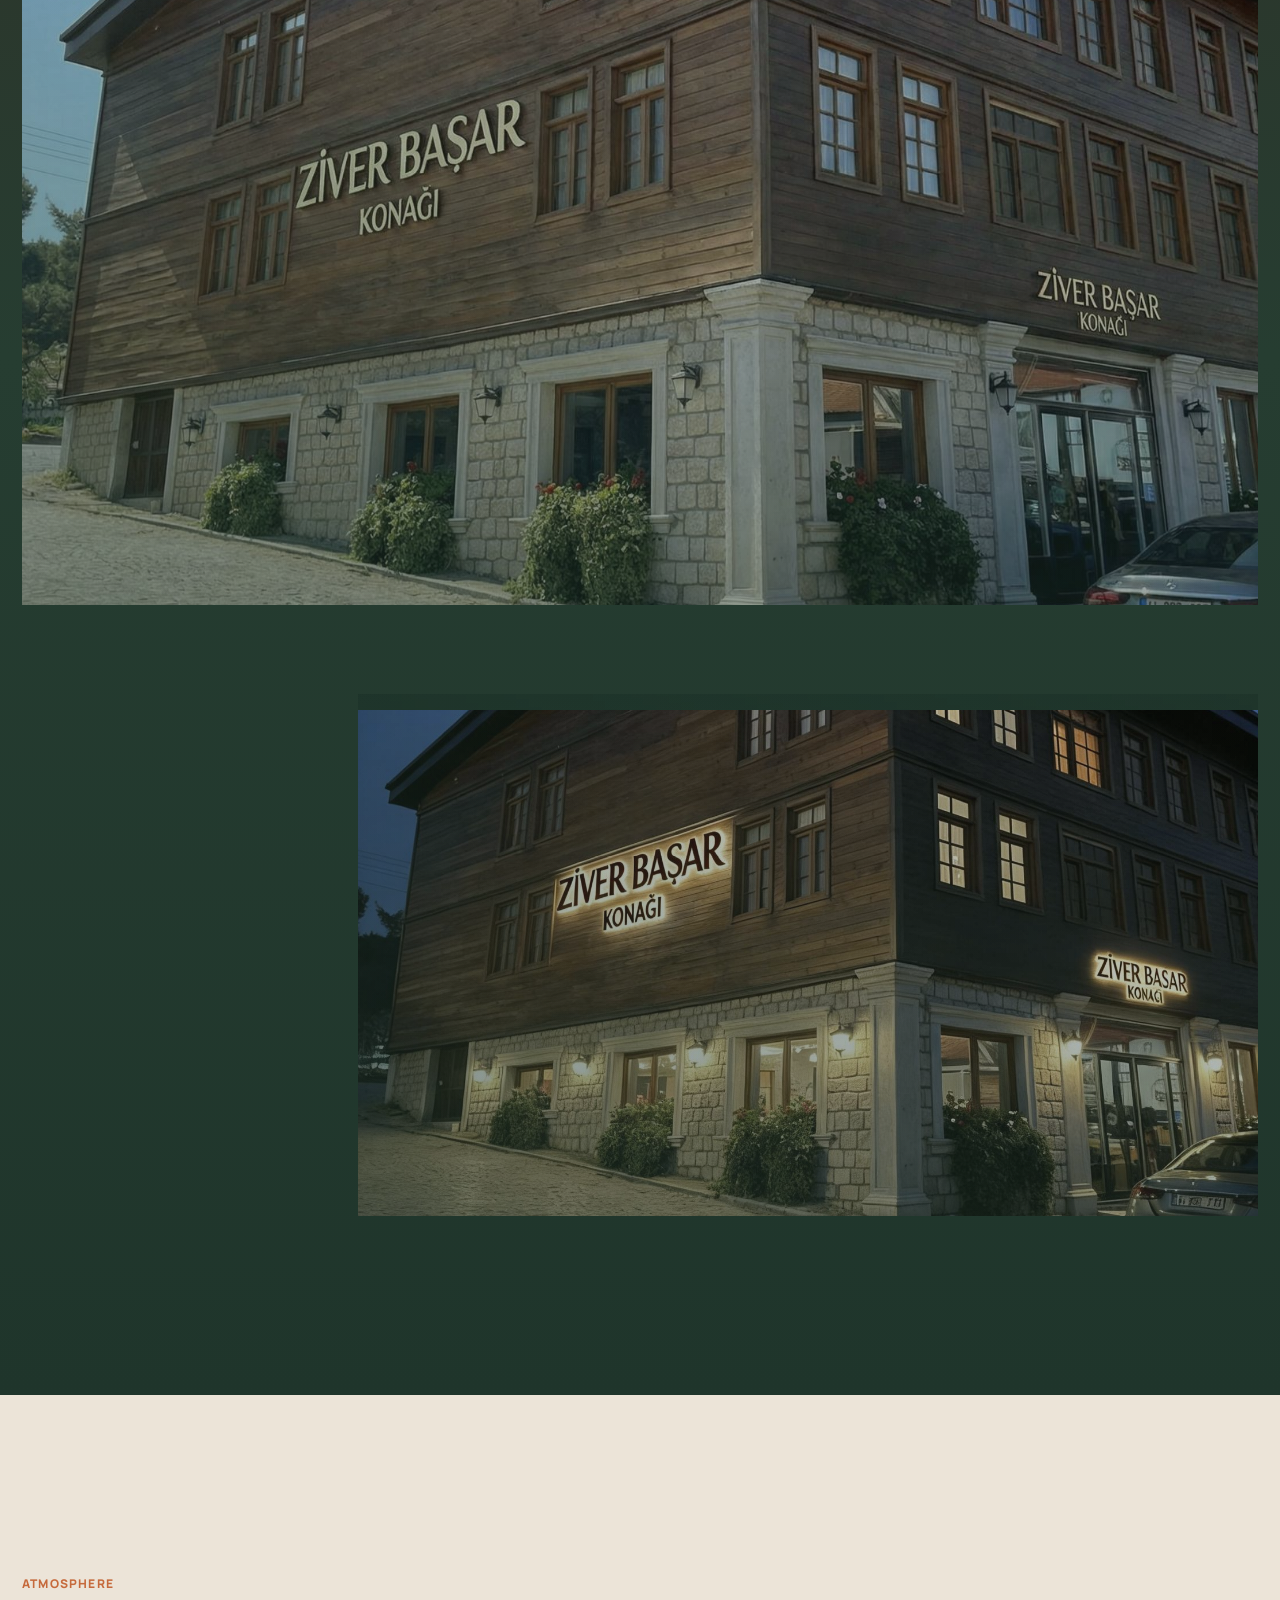
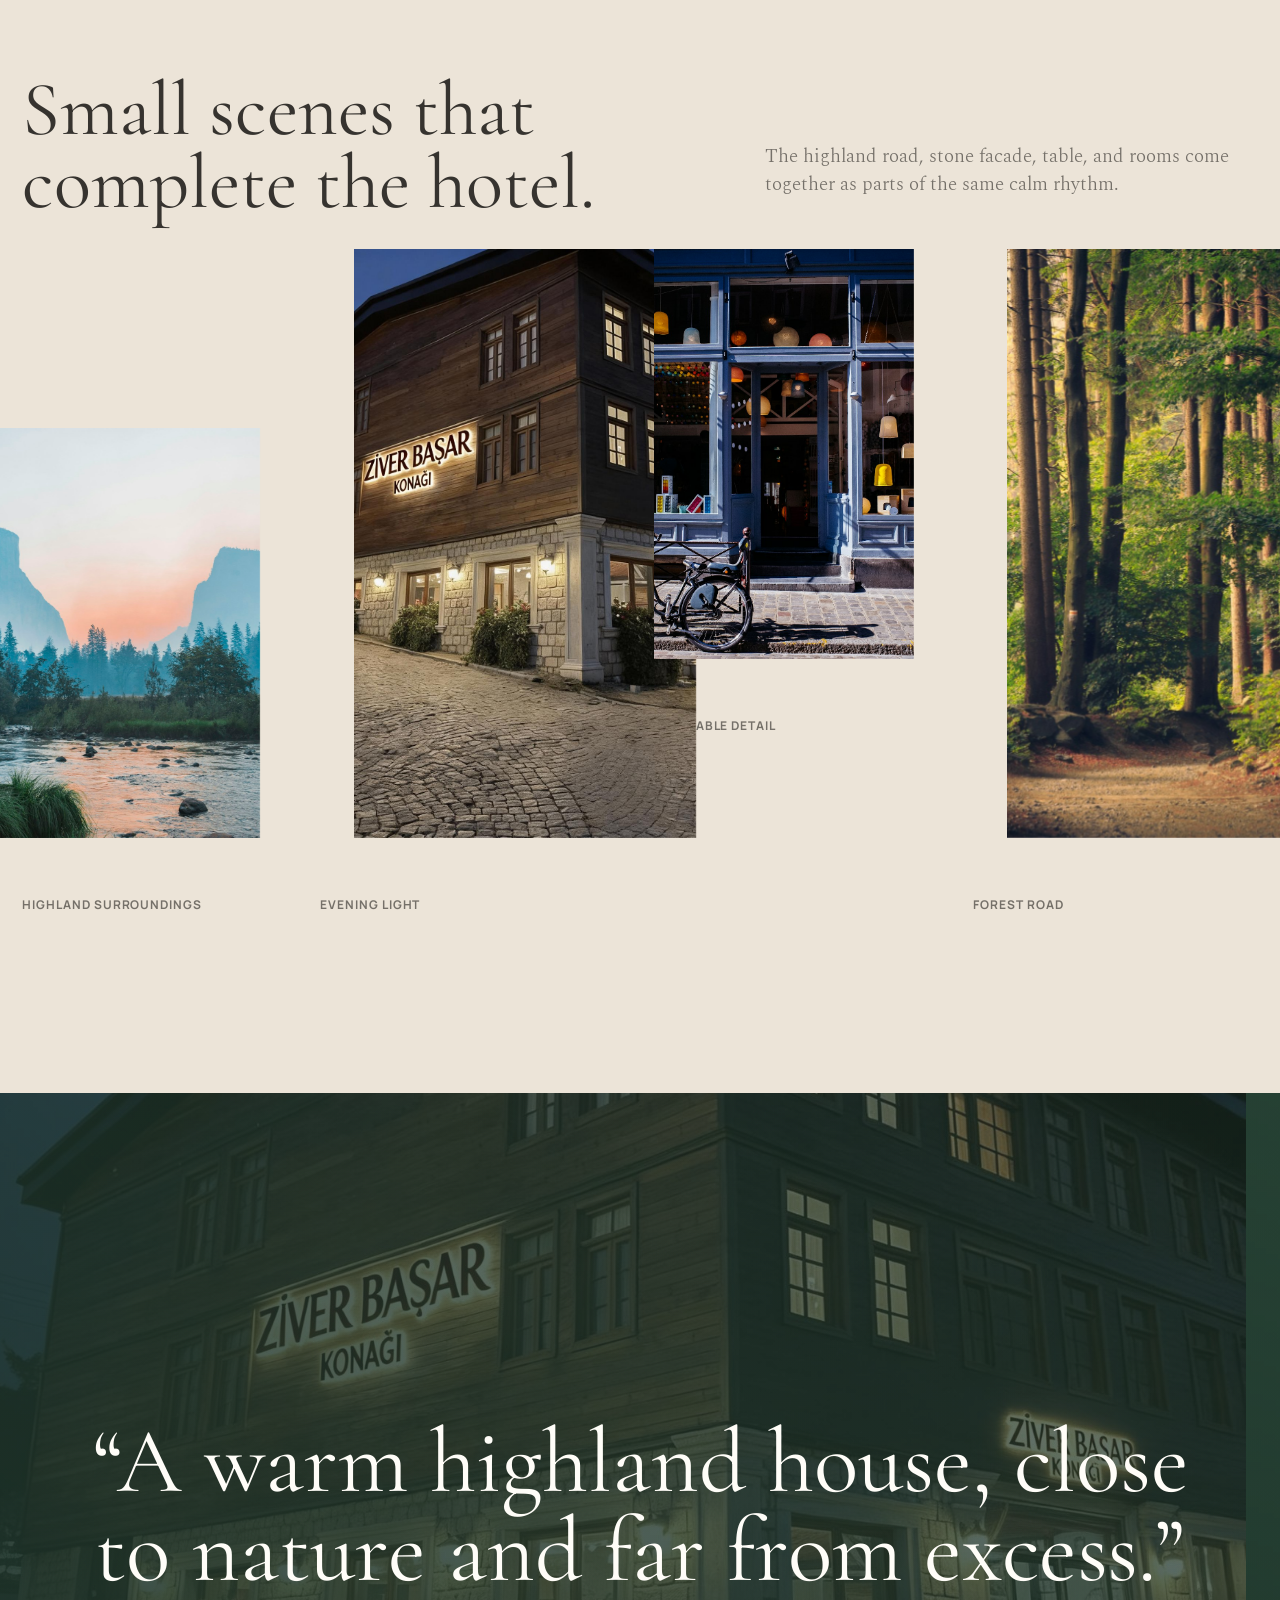
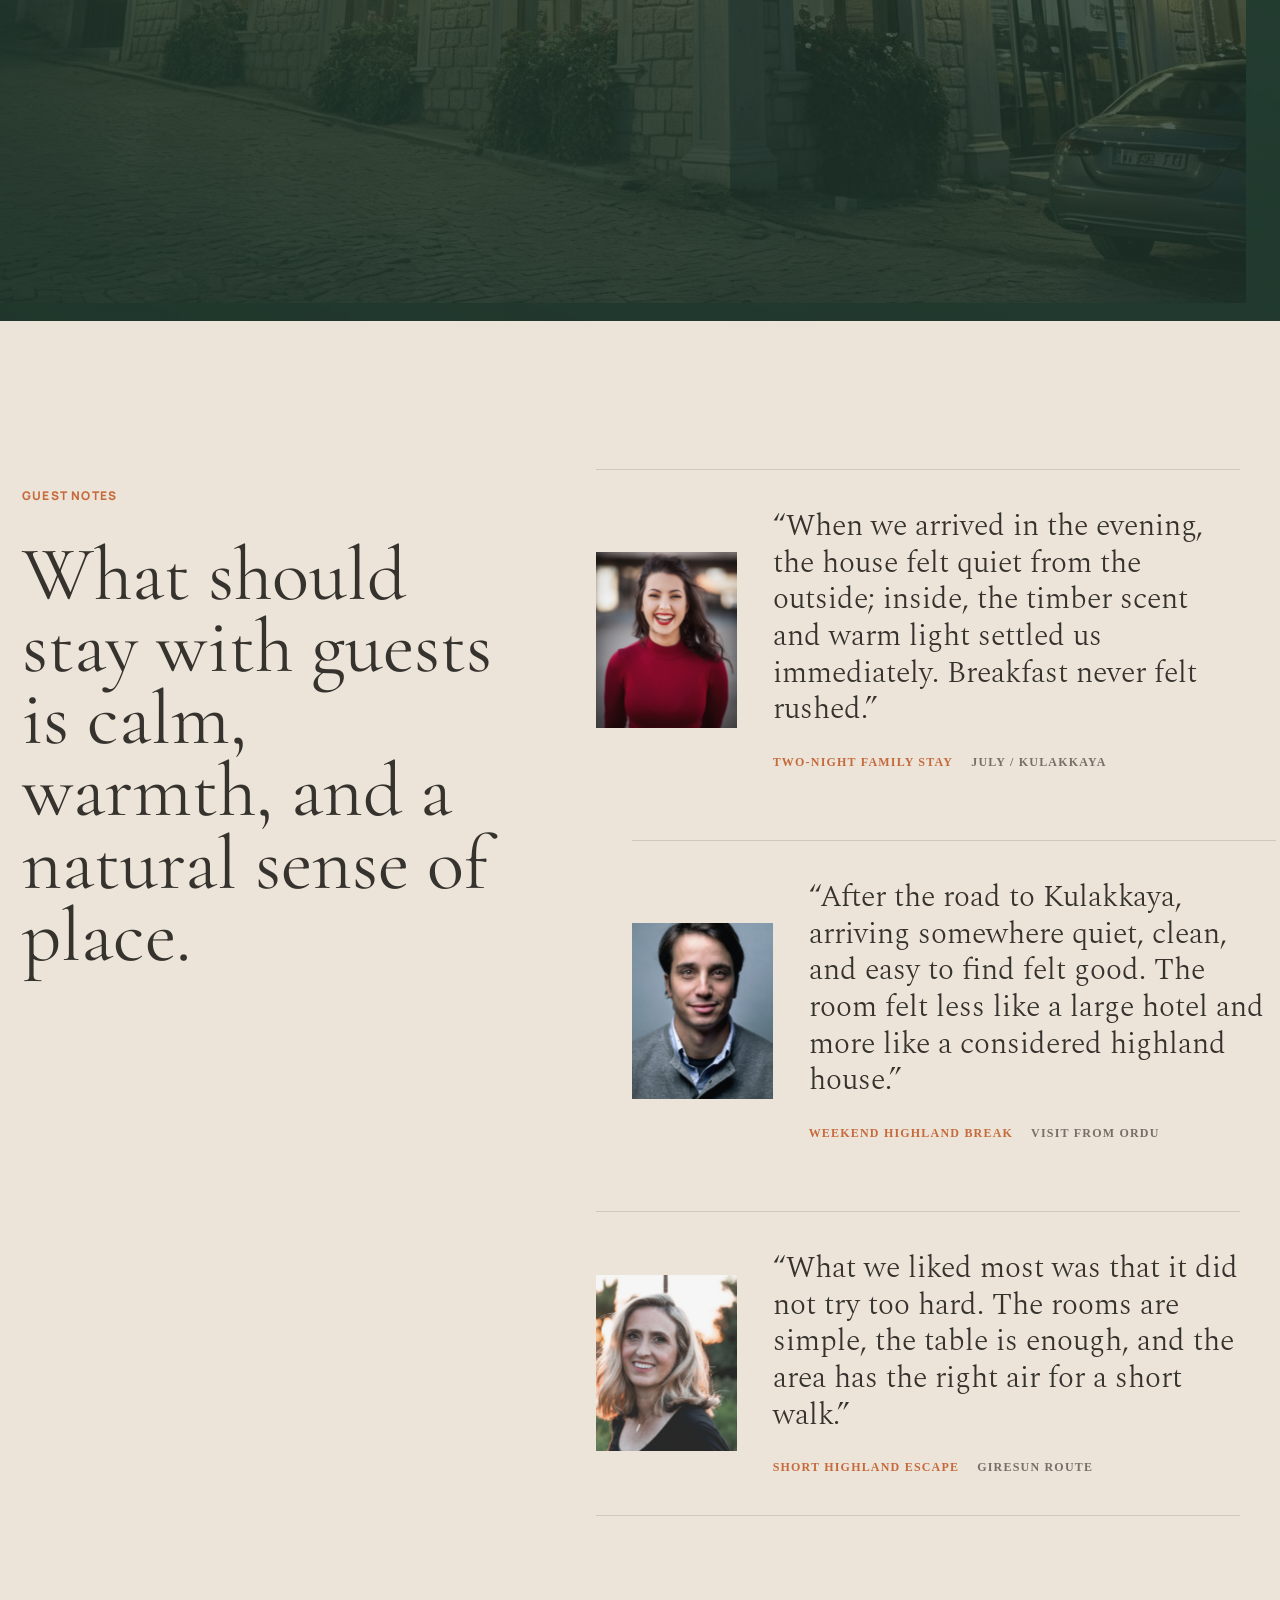
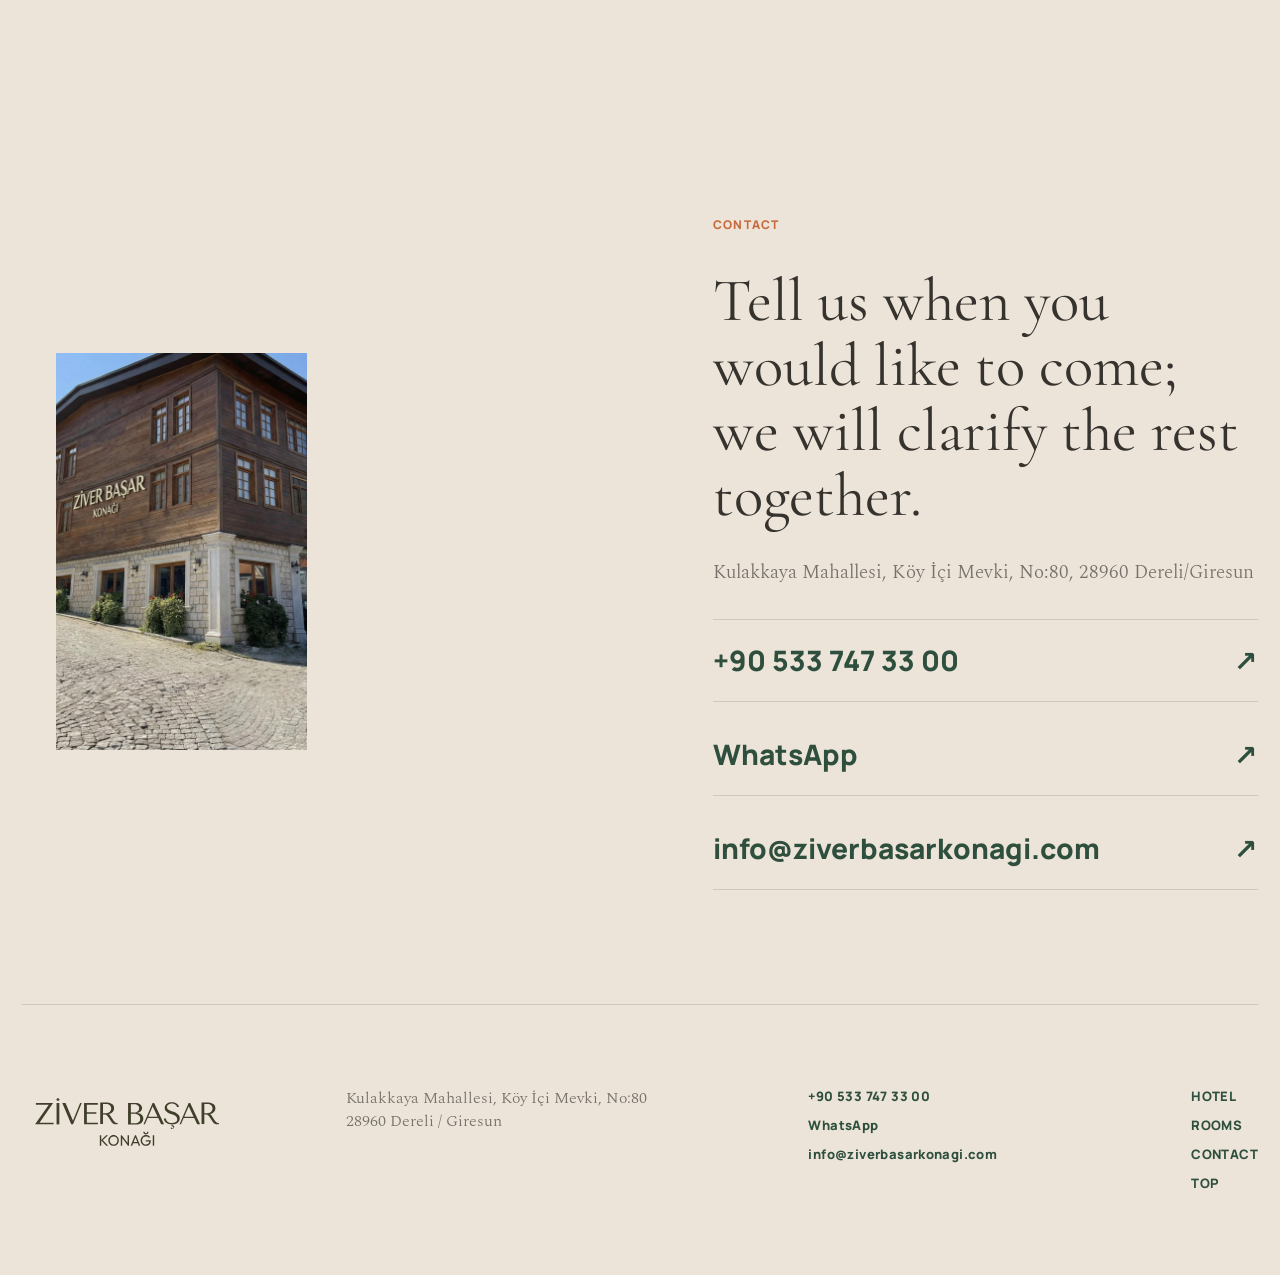
==== commit 3c0e9148: "Enhance testimonials and room motion" ====
--- a/en/index.html
+++ b/en/index.html
@@ -160,19 +160,19 @@
             </p>
           </div>
           <div class="rooms-gallery" aria-label="Room images">
-            <figure class="room-card room-card-tall">
+            <figure class="room-card room-card-tall" data-room-card>
               <img src="../assets/stock/cozy-bed.jpg" alt="Warm bedroom atmosphere" />
               <figcaption>Soft light and a calm sleeping area</figcaption>
             </figure>
-            <figure class="room-card">
+            <figure class="room-card" data-room-card>
               <img src="../assets/stock/warm-bedroom.jpg" alt="Room seating area detail" />
               <figcaption>A comfortable corner for the stay</figcaption>
             </figure>
-            <figure class="room-card">
+            <figure class="room-card" data-room-card>
               <img src="../assets/stock/hotel-room.jpg" alt="Bright room and resting area" />
               <figcaption>Simple, airy, easy-to-use spaces</figcaption>
             </figure>
-            <figure class="room-card room-card-wide">
+            <figure class="room-card room-card-wide" data-room-card>
               <img src="../assets/stock/hotel-lobby.jpg" alt="Shared interior atmosphere" />
               <figcaption>The warm feeling of the hotel beyond the room</figcaption>
             </figure>
@@ -258,23 +258,38 @@
             <h2>What should stay with guests is calm, warmth, and a natural sense of place.</h2>
           </div>
           <div class="testimonial-list">
-            <article class="testimonial-card reveal-block">
-              <blockquote>
-                “Cool morning air, warm timber, and an unhurried breakfast; time feels softer here.”
-              </blockquote>
-              <p>Weekend escape</p>
+            <article class="testimonial-card reveal-block" data-testimonial-card>
+              <figure class="testimonial-photo">
+                <img src="../assets/stock/guest-portrait-1.jpg" alt="Portrait of a guest staying in the highlands" />
+              </figure>
+              <div class="testimonial-copy">
+                <blockquote>
+                  “When we arrived in the evening, the house felt quiet from the outside; inside, the timber scent and warm light settled us immediately. Breakfast never felt rushed.”
+                </blockquote>
+                <p><span>Two-night family stay</span><span>July / Kulakkaya</span></p>
+              </div>
             </article>
-            <article class="testimonial-card reveal-block">
-              <blockquote>
-                “Away from the crowd but easy to reach; room, table, and view all carry the same simplicity.”
-              </blockquote>
-              <p>Family stay</p>
+            <article class="testimonial-card reveal-block" data-testimonial-card>
+              <figure class="testimonial-photo">
+                <img src="../assets/stock/guest-portrait-2.jpg" alt="Portrait of a guest visiting the hotel" />
+              </figure>
+              <div class="testimonial-copy">
+                <blockquote>
+                  “After the road to Kulakkaya, arriving somewhere quiet, clean, and easy to find felt good. The room felt less like a large hotel and more like a considered highland house.”
+                </blockquote>
+                <p><span>Weekend highland break</span><span>Visit from Ordu</span></p>
+              </div>
             </article>
-            <article class="testimonial-card reveal-block">
-              <blockquote>
-                “Instead of showy details, there is a setting that simply feels good; light, stone, and timber work together.”
-              </blockquote>
-              <p>Highland break</p>
+            <article class="testimonial-card reveal-block" data-testimonial-card>
+              <figure class="testimonial-photo">
+                <img src="../assets/stock/guest-portrait-3.jpg" alt="Portrait of a guest enjoying a calm stay" />
+              </figure>
+              <div class="testimonial-copy">
+                <blockquote>
+                  “What we liked most was that it did not try too hard. The rooms are simple, the table is enough, and the area has the right air for a short walk.”
+                </blockquote>
+                <p><span>Short highland escape</span><span>Giresun route</span></p>
+              </div>
             </article>
           </div>
         </div>
--- a/styles.css
+++ b/styles.css
@@ -777,14 +777,15 @@
 .split-copy h2,
 .broken-copy h2,
 .contact-copy h2 {
-  font-size: clamp(42px, 5.1vw, 78px);
-  line-height: 0.96;
+  margin-bottom: clamp(18px, 2.4vw, 34px);
+  font-size: clamp(40px, 4.75vw, 74px);
+  line-height: 1.07;
 }
 
 .split-copy p:not(.micro) {
   max-width: 640px;
   font-size: clamp(20px, 1.65vw, 27px);
-  line-height: 1.36;
+  line-height: 1.46;
 }
 
 .rooms-showcase {
@@ -809,13 +810,13 @@
 
 .rooms-heading h2 {
   max-width: 560px;
+  margin-bottom: clamp(18px, 2vw, 28px);
   font-size: clamp(38px, 4.7vw, 74px);
-  line-height: 0.98;
+  line-height: 1.05;
 }
 
 .rooms-heading p:not(.micro) {
   max-width: 430px;
-  margin-top: 24px;
   color: rgba(255, 253, 248, 0.68);
 }
 
@@ -823,16 +824,35 @@
   display: grid;
   grid-template-columns: repeat(2, minmax(0, 1fr));
   gap: clamp(16px, 2vw, 30px);
+  perspective: 1200px;
 }
 
 .room-card {
+  --room-x: 0px;
+  --room-y: 0px;
+  --room-rotate: 0deg;
+  --room-img-scale: 1.02;
   display: grid;
   gap: 12px;
   margin: 0;
+  opacity: 0;
+  transform:
+    translate3d(var(--room-x), calc(var(--room-y) + 48px), 0)
+    rotate(var(--room-rotate));
+  transition:
+    opacity 900ms ease,
+    transform 900ms cubic-bezier(0.22, 1, 0.36, 1);
 }
 
 .room-card:nth-child(2) {
   margin-top: clamp(42px, 7vw, 110px);
+}
+
+.room-card.is-visible {
+  opacity: 1;
+  transform:
+    translate3d(var(--room-x), var(--room-y), 0)
+    rotate(var(--room-rotate));
 }
 
 .room-card-wide {
@@ -843,6 +863,10 @@
   width: 100%;
   height: clamp(290px, 28vw, 500px);
   object-fit: cover;
+  transform: scale(var(--room-img-scale));
+  transition:
+    filter 700ms ease,
+    transform 900ms cubic-bezier(0.22, 1, 0.36, 1);
 }
 
 .room-card-tall img {
@@ -859,6 +883,20 @@
   font-size: clamp(17px, 1.25vw, 22px);
   font-weight: 300;
   line-height: 1.36;
+  transform: translateX(0);
+  transition:
+    color 360ms ease,
+    transform 360ms ease;
+}
+
+.room-card:hover img {
+  filter: saturate(1.08) contrast(1.02);
+  transform: scale(1.075);
+}
+
+.room-card:hover figcaption {
+  color: var(--white);
+  transform: translateX(10px);
 }
 
 .broken-grid {
@@ -880,6 +918,8 @@
 
 .broken-copy p {
   max-width: 540px;
+  font-size: clamp(19px, 1.45vw, 24px);
+  line-height: 1.48;
 }
 
 .broken-large {
@@ -891,12 +931,12 @@
 }
 
 .broken-small {
-  grid-column: 2 / 6;
+  grid-column: 1 / 6;
   grid-row: 2;
   width: 100%;
   height: clamp(250px, 30vw, 430px);
   object-fit: cover;
-  margin-top: -6vw;
+  margin-top: clamp(16px, 3vw, 40px);
 }
 
 .scroll-grow {
@@ -1038,14 +1078,53 @@
 
 .testimonial-list {
   display: grid;
+  gap: clamp(18px, 2.4vw, 32px);
+}
+
+.testimonial-card {
+  --testimonial-y: 0px;
+  --testimonial-x: 0px;
+  display: grid;
+  grid-template-columns: clamp(92px, 11vw, 154px) minmax(0, 1fr);
+  gap: clamp(18px, 2.8vw, 42px);
+  align-items: center;
+  padding: clamp(20px, 3vw, 38px) 0;
   border-top: 1px solid var(--line);
-}
-
-.testimonial-card {
-  display: grid;
-  gap: 24px;
-  padding: clamp(28px, 4.5vw, 66px) 0;
+  opacity: 0;
+  transform: translate3d(var(--testimonial-x), calc(var(--testimonial-y) + 34px), 0);
+  transition:
+    opacity 760ms ease,
+    transform 760ms cubic-bezier(0.22, 1, 0.36, 1);
+}
+
+.testimonial-card.is-visible {
+  opacity: 1;
+  transform: translate3d(var(--testimonial-x), var(--testimonial-y), 0);
+}
+
+.testimonial-card:last-child {
   border-bottom: 1px solid var(--line);
+}
+
+.testimonial-photo {
+  margin: 0;
+  overflow: hidden;
+}
+
+.testimonial-photo img {
+  width: 100%;
+  aspect-ratio: 4 / 5;
+  object-fit: cover;
+  filter: saturate(0.88) contrast(0.95);
+  transform: scale(1.02);
+  transition:
+    filter 600ms ease,
+    transform 900ms cubic-bezier(0.22, 1, 0.36, 1);
+}
+
+.testimonial-card:hover .testimonial-photo img {
+  filter: saturate(1.04) contrast(1);
+  transform: scale(1.075);
 }
 
 .testimonial-card blockquote {
@@ -1053,19 +1132,27 @@
   margin: 0;
   color: var(--ink);
   font-family: var(--font-text);
-  font-size: clamp(31px, 3.2vw, 54px);
+  font-size: clamp(24px, 2.35vw, 38px);
   font-weight: 300;
-  line-height: 1.04;
+  line-height: 1.22;
   text-align: left;
 }
 
 .testimonial-card p {
+  display: flex;
+  flex-wrap: wrap;
+  gap: 8px 18px;
   margin: 0;
+  margin-top: clamp(18px, 2vw, 26px);
   color: var(--rust);
   font-size: 12px;
   font-weight: 800;
   letter-spacing: 0.1em;
   text-transform: uppercase;
+}
+
+.testimonial-card p span + span {
+  color: var(--muted);
 }
 
 .atmosphere-section {
@@ -1251,10 +1338,13 @@
 .hero-content,
 .gallery-visual,
 .split-media,
+.room-card,
 .broken-large,
 .broken-small,
 .grow-frame img,
 .atmosphere-card img,
+.testimonial-card,
+.testimonial-photo img,
 .contact-map video,
 .contact-map iframe,
 .quote-video {
@@ -1272,6 +1362,16 @@
 .reveal-block.is-visible {
   opacity: 1;
   transform: translateY(0);
+}
+
+.testimonial-card.reveal-block {
+  opacity: 0;
+  transform: translate3d(var(--testimonial-x), calc(var(--testimonial-y) + 34px), 0);
+}
+
+.testimonial-card.reveal-block.is-visible {
+  opacity: 1;
+  transform: translate3d(var(--testimonial-x), var(--testimonial-y), 0);
 }
 
 @media (prefers-reduced-motion: reduce) {
@@ -1390,6 +1490,10 @@
     margin-top: 8px;
   }
 
+  .room-card:nth-child(2) {
+    margin-top: 0;
+  }
+
   .rooms-showcase {
     padding-top: clamp(190px, 26vw, 260px);
   }
@@ -1405,6 +1509,10 @@
   .testimonial-heading {
     position: relative;
     top: auto;
+  }
+
+  .testimonial-card {
+    grid-template-columns: clamp(88px, 22vw, 132px) minmax(0, 1fr);
   }
 
   .atmosphere-intro,
@@ -1543,13 +1651,21 @@
   }
 
   .testimonial-card blockquote {
-    font-size: clamp(29px, 9vw, 44px);
+    font-size: clamp(22px, 6.5vw, 34px);
   }
 
   .testimonials {
     padding-top: 190px;
   }
 
+  .testimonial-card {
+    grid-template-columns: 1fr;
+  }
+
+  .testimonial-photo {
+    width: min(180px, 44vw);
+  }
+
   .footer {
     grid-template-columns: 1fr;
   }
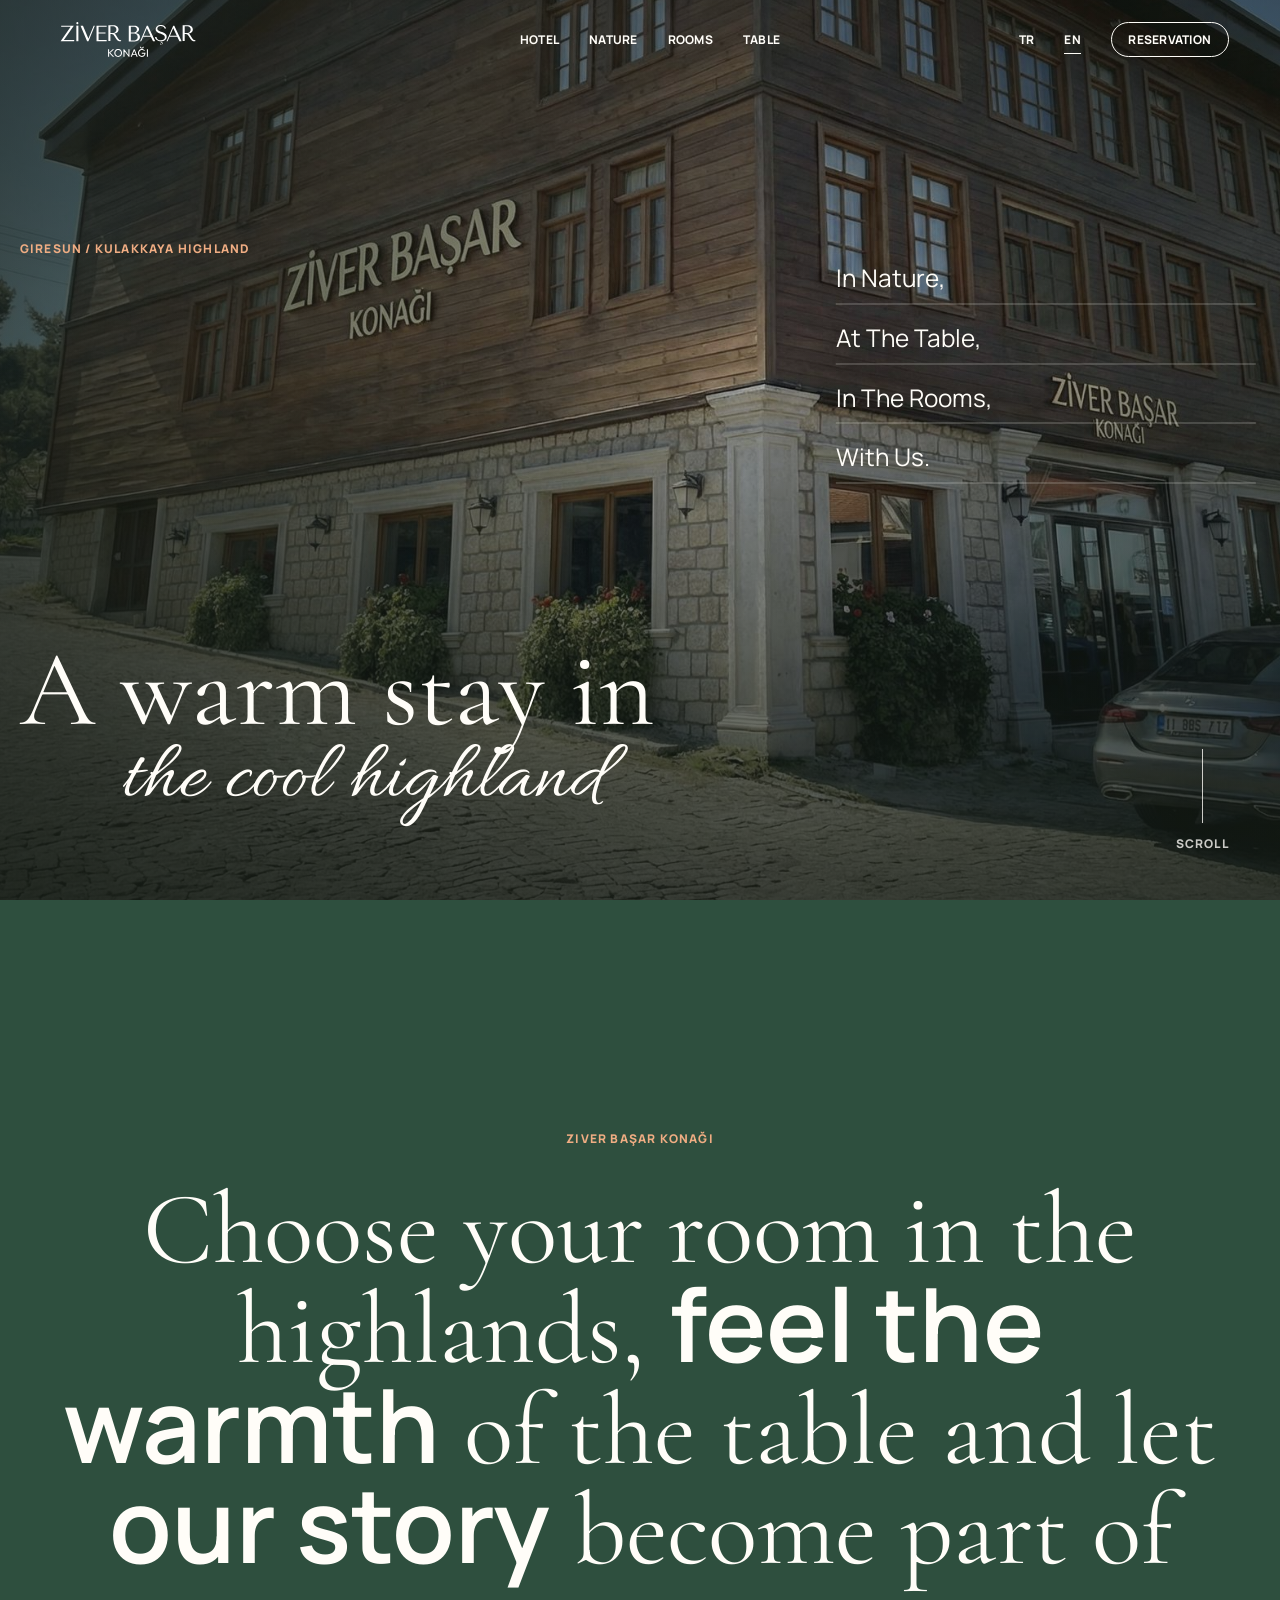
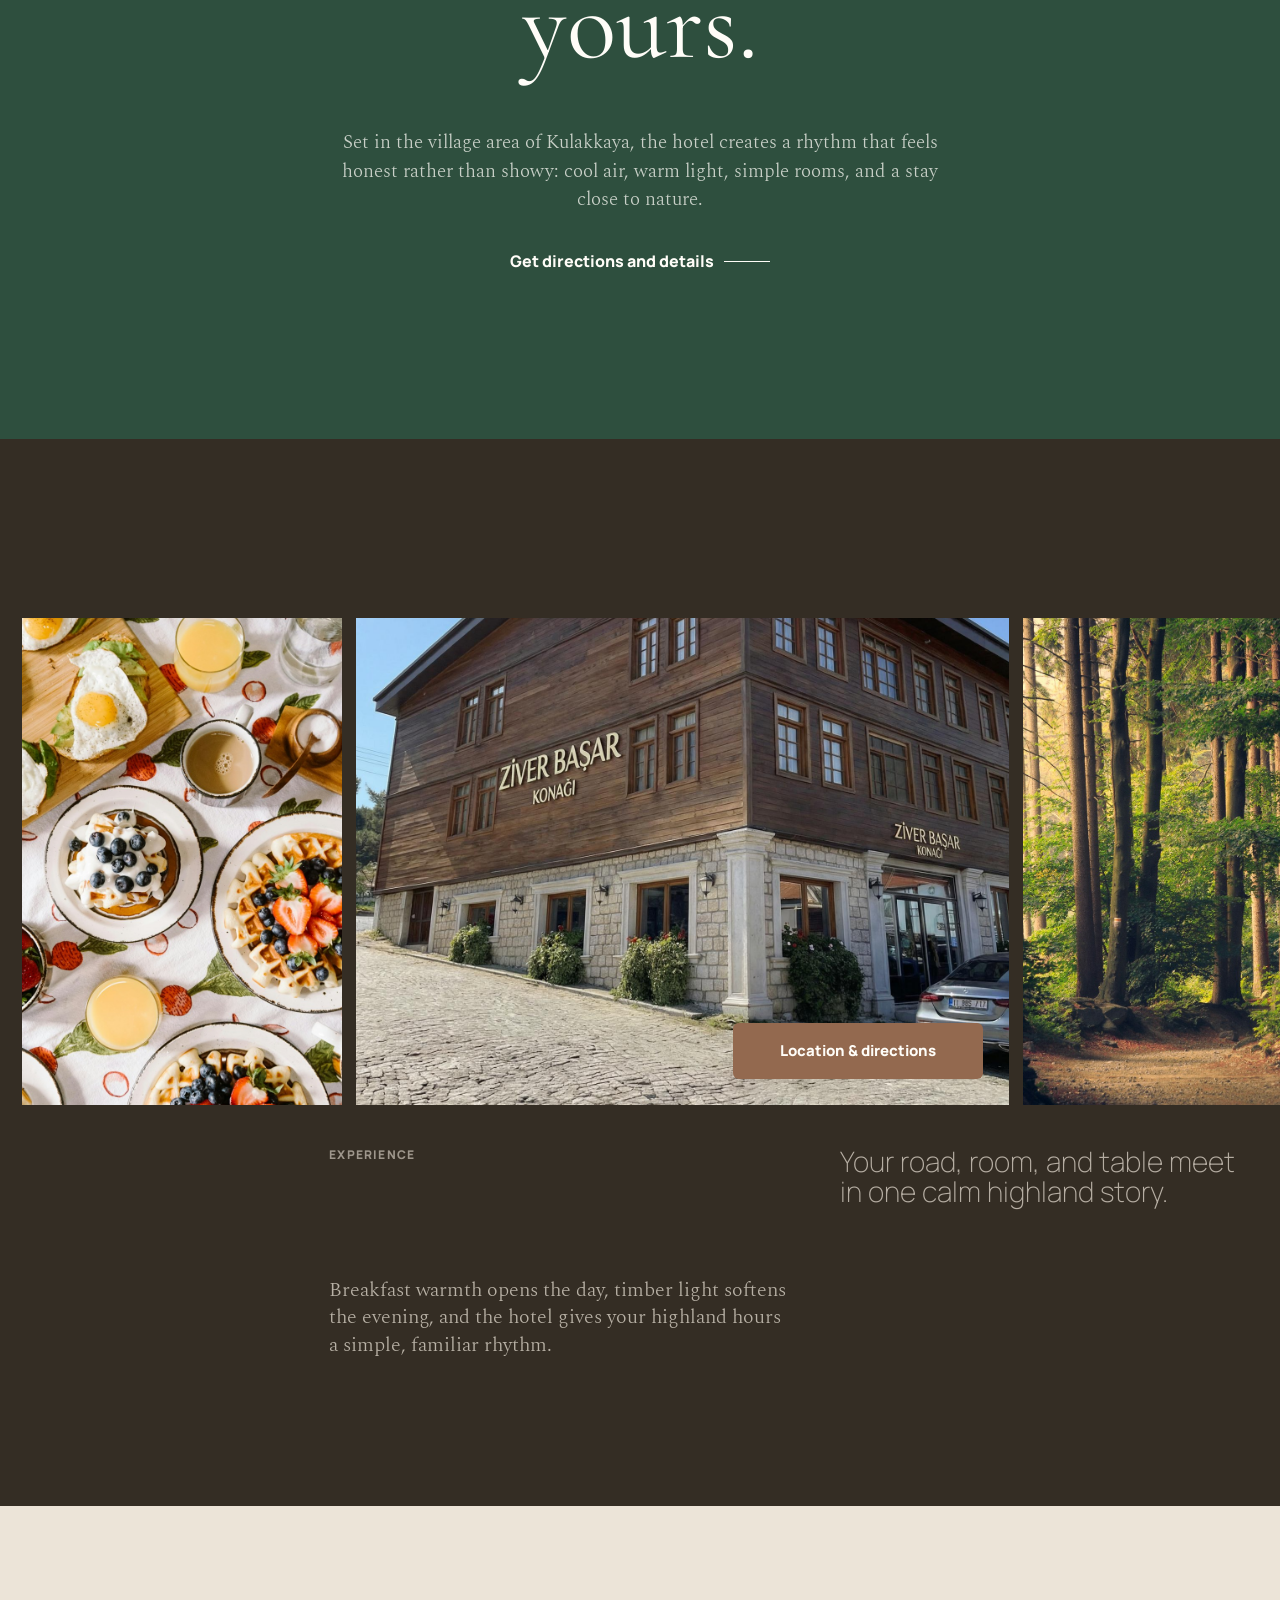
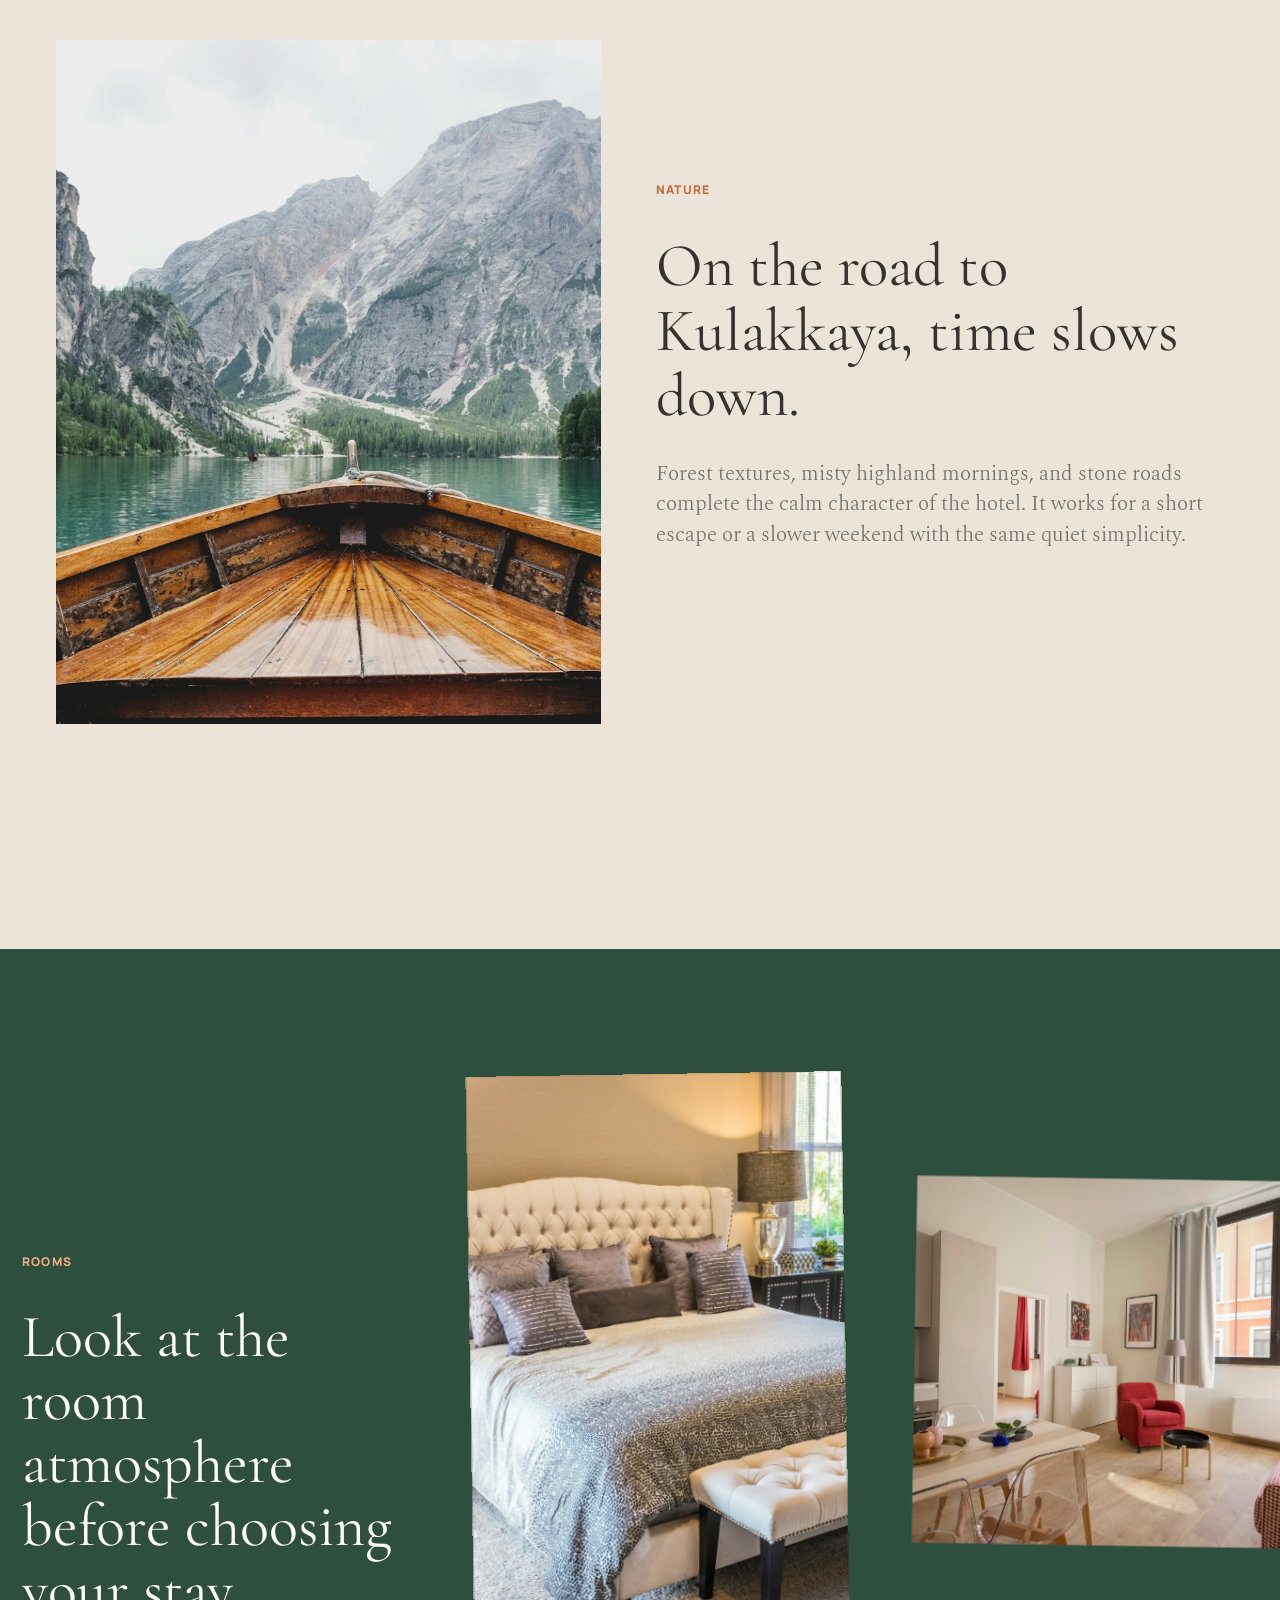
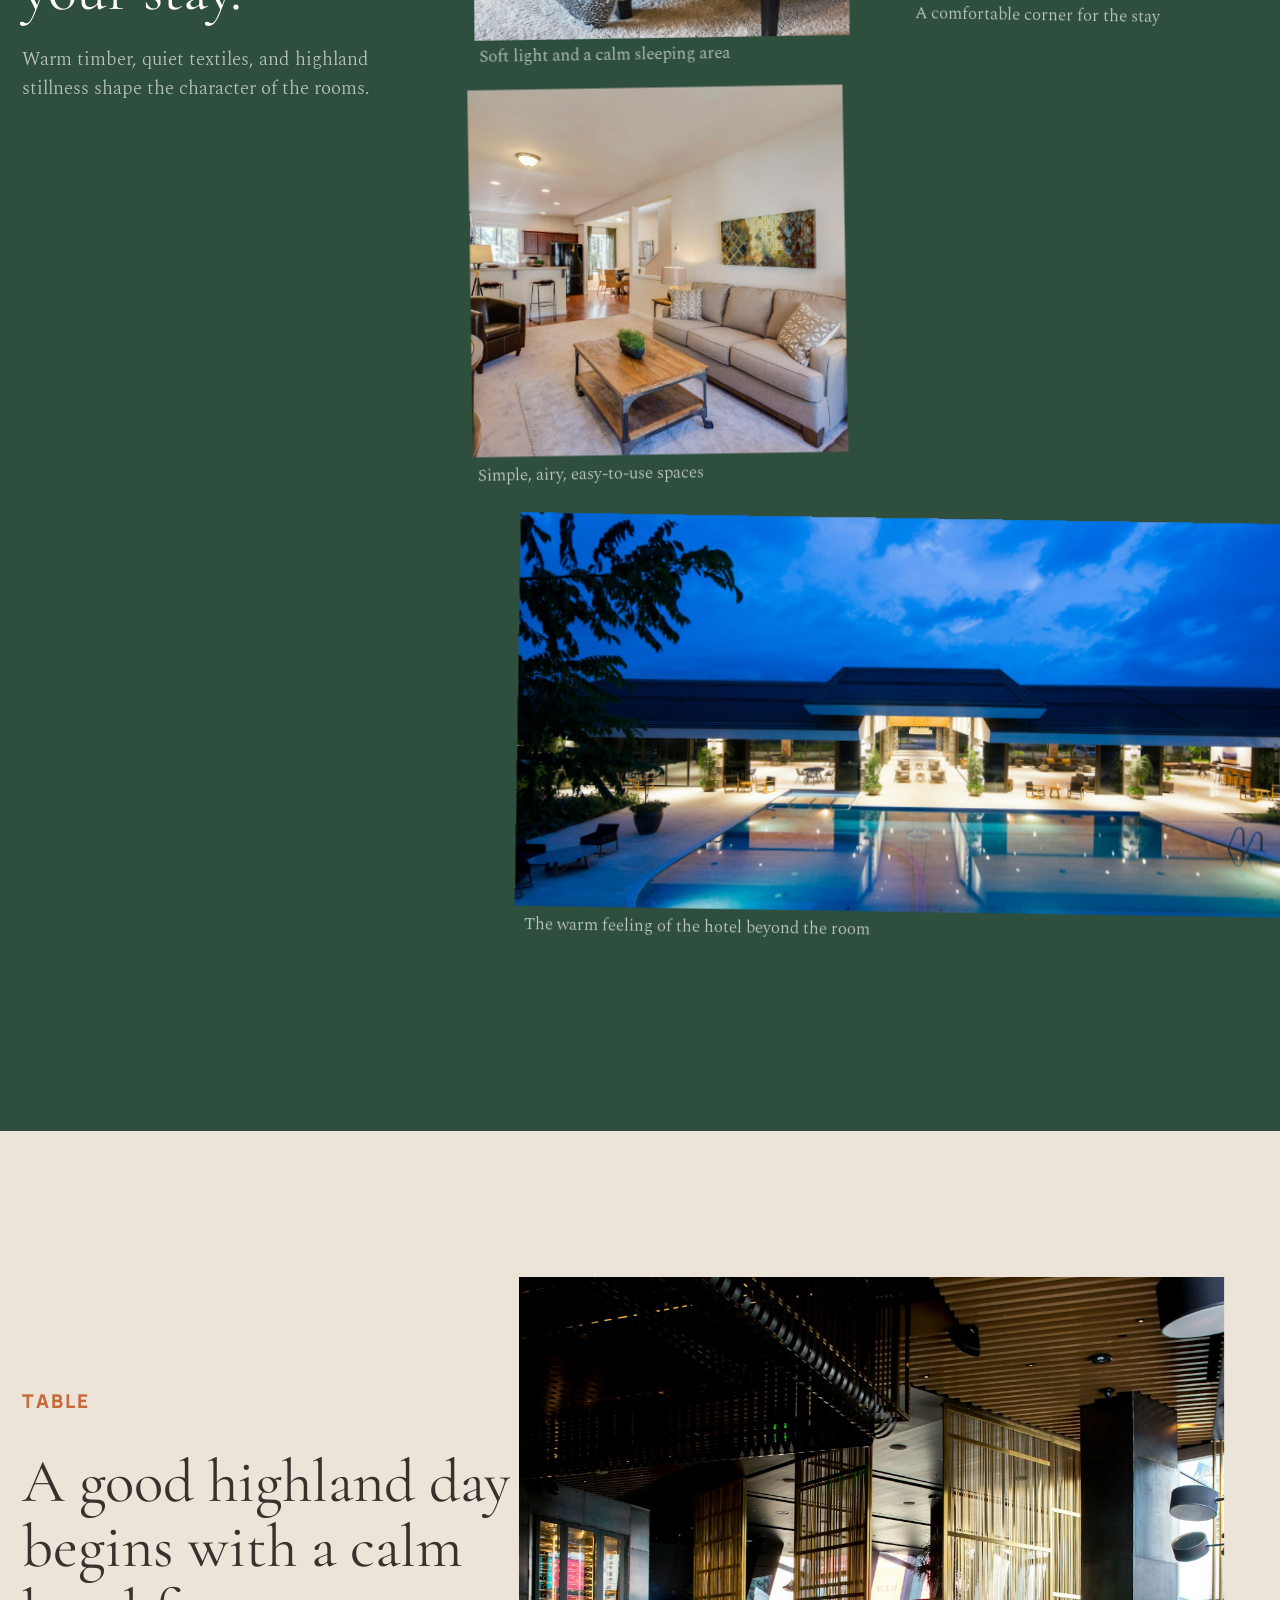
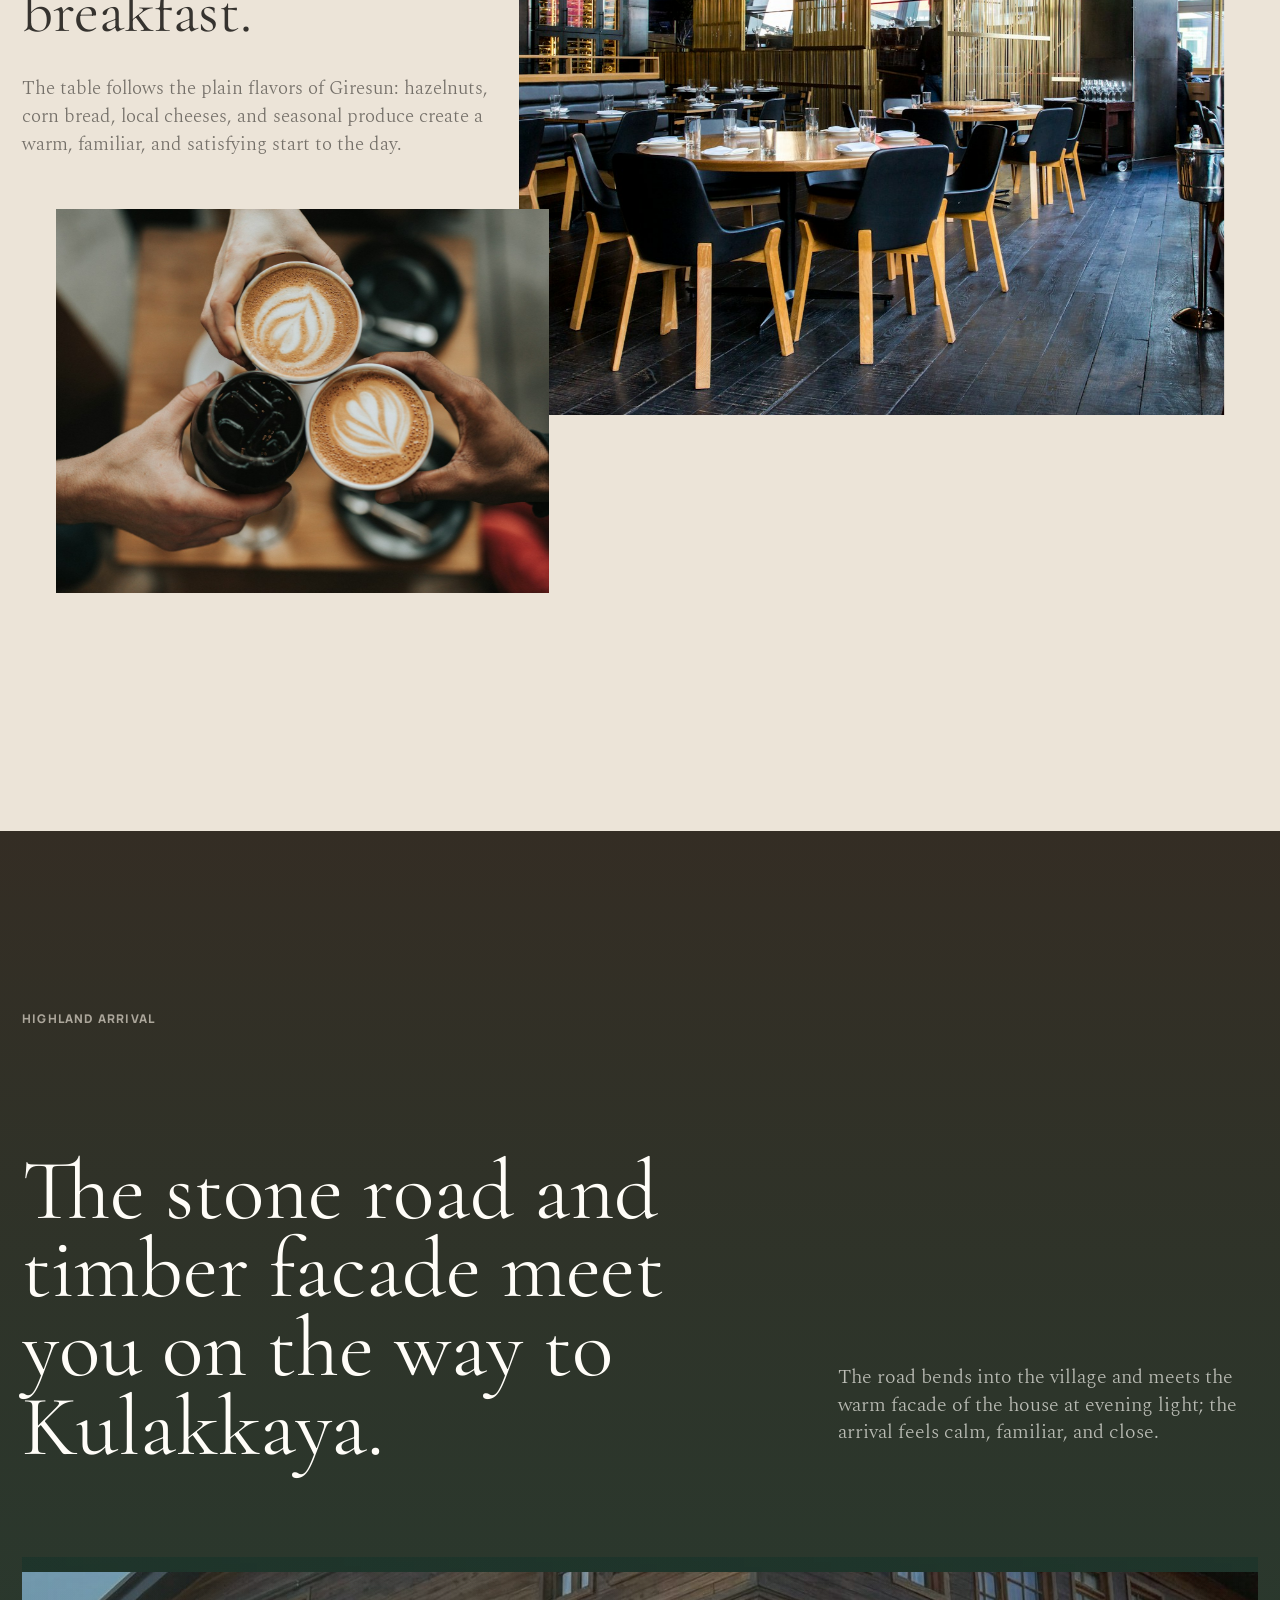
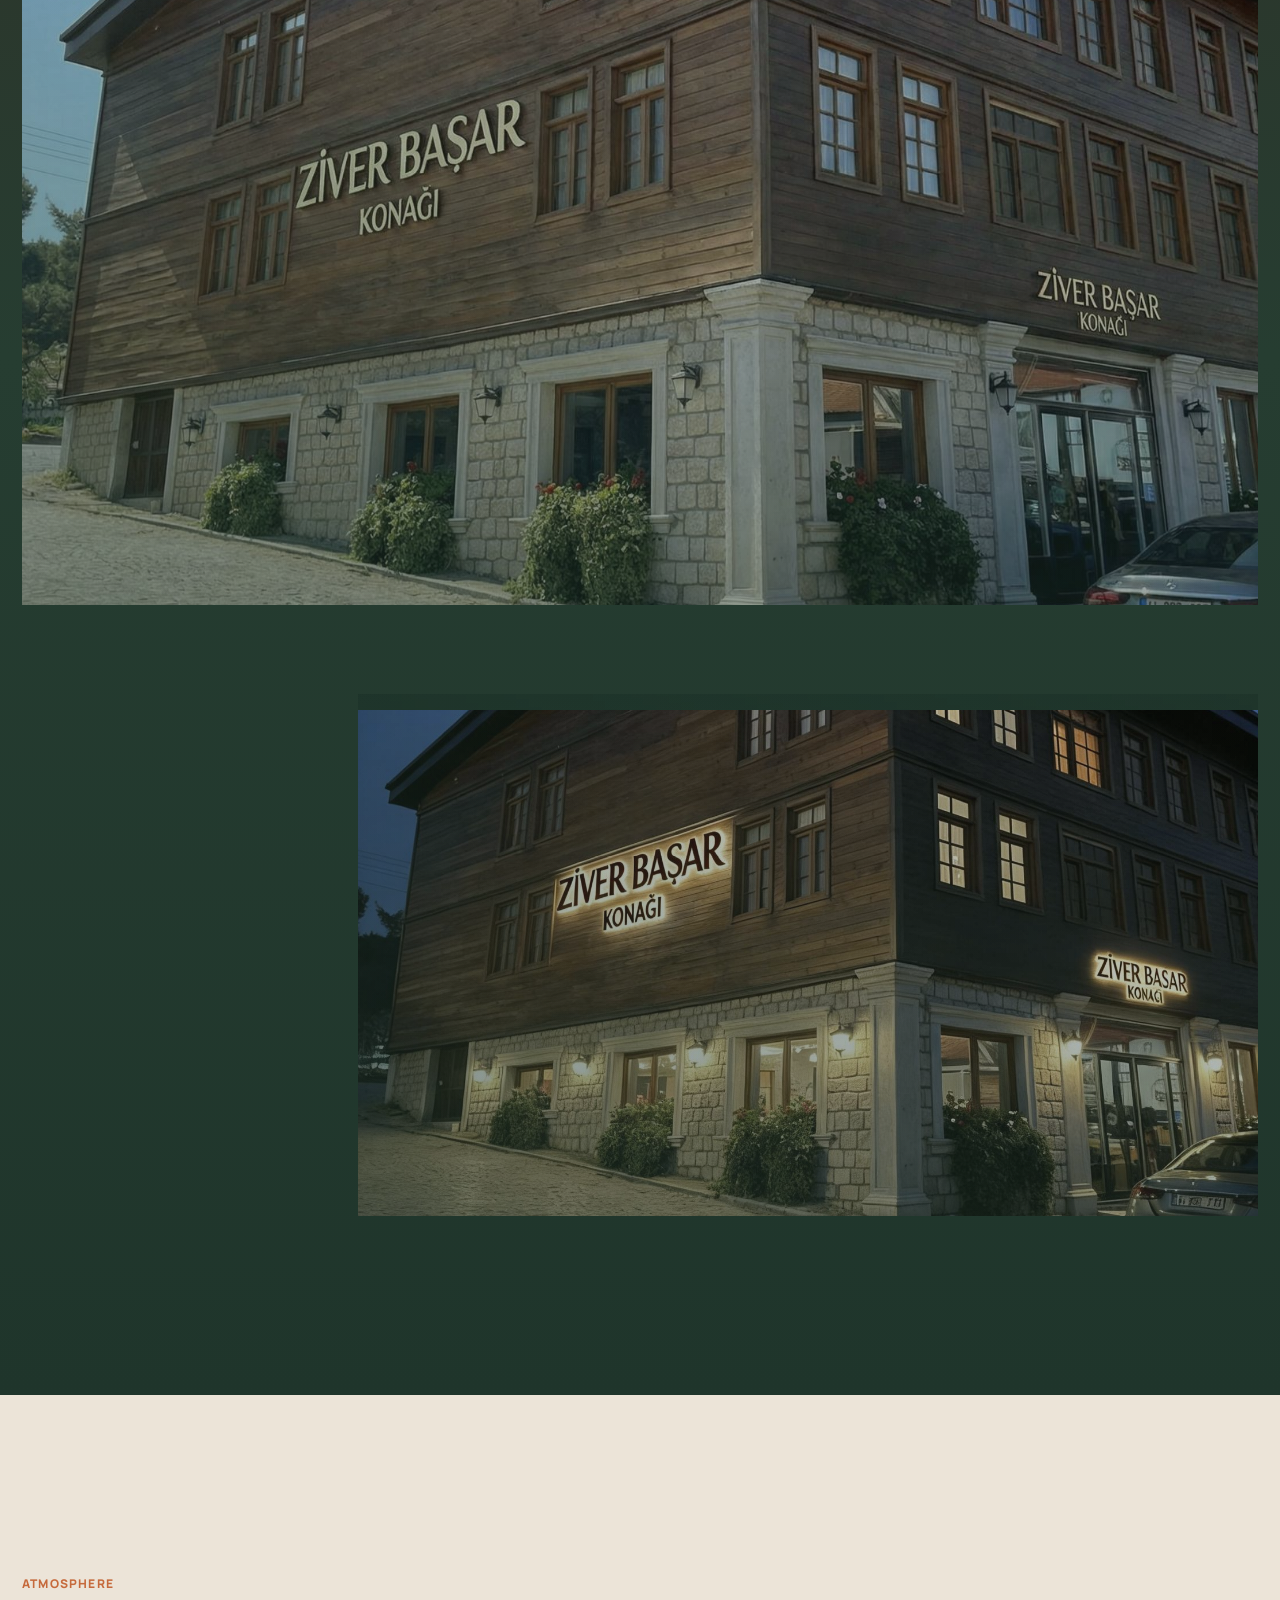
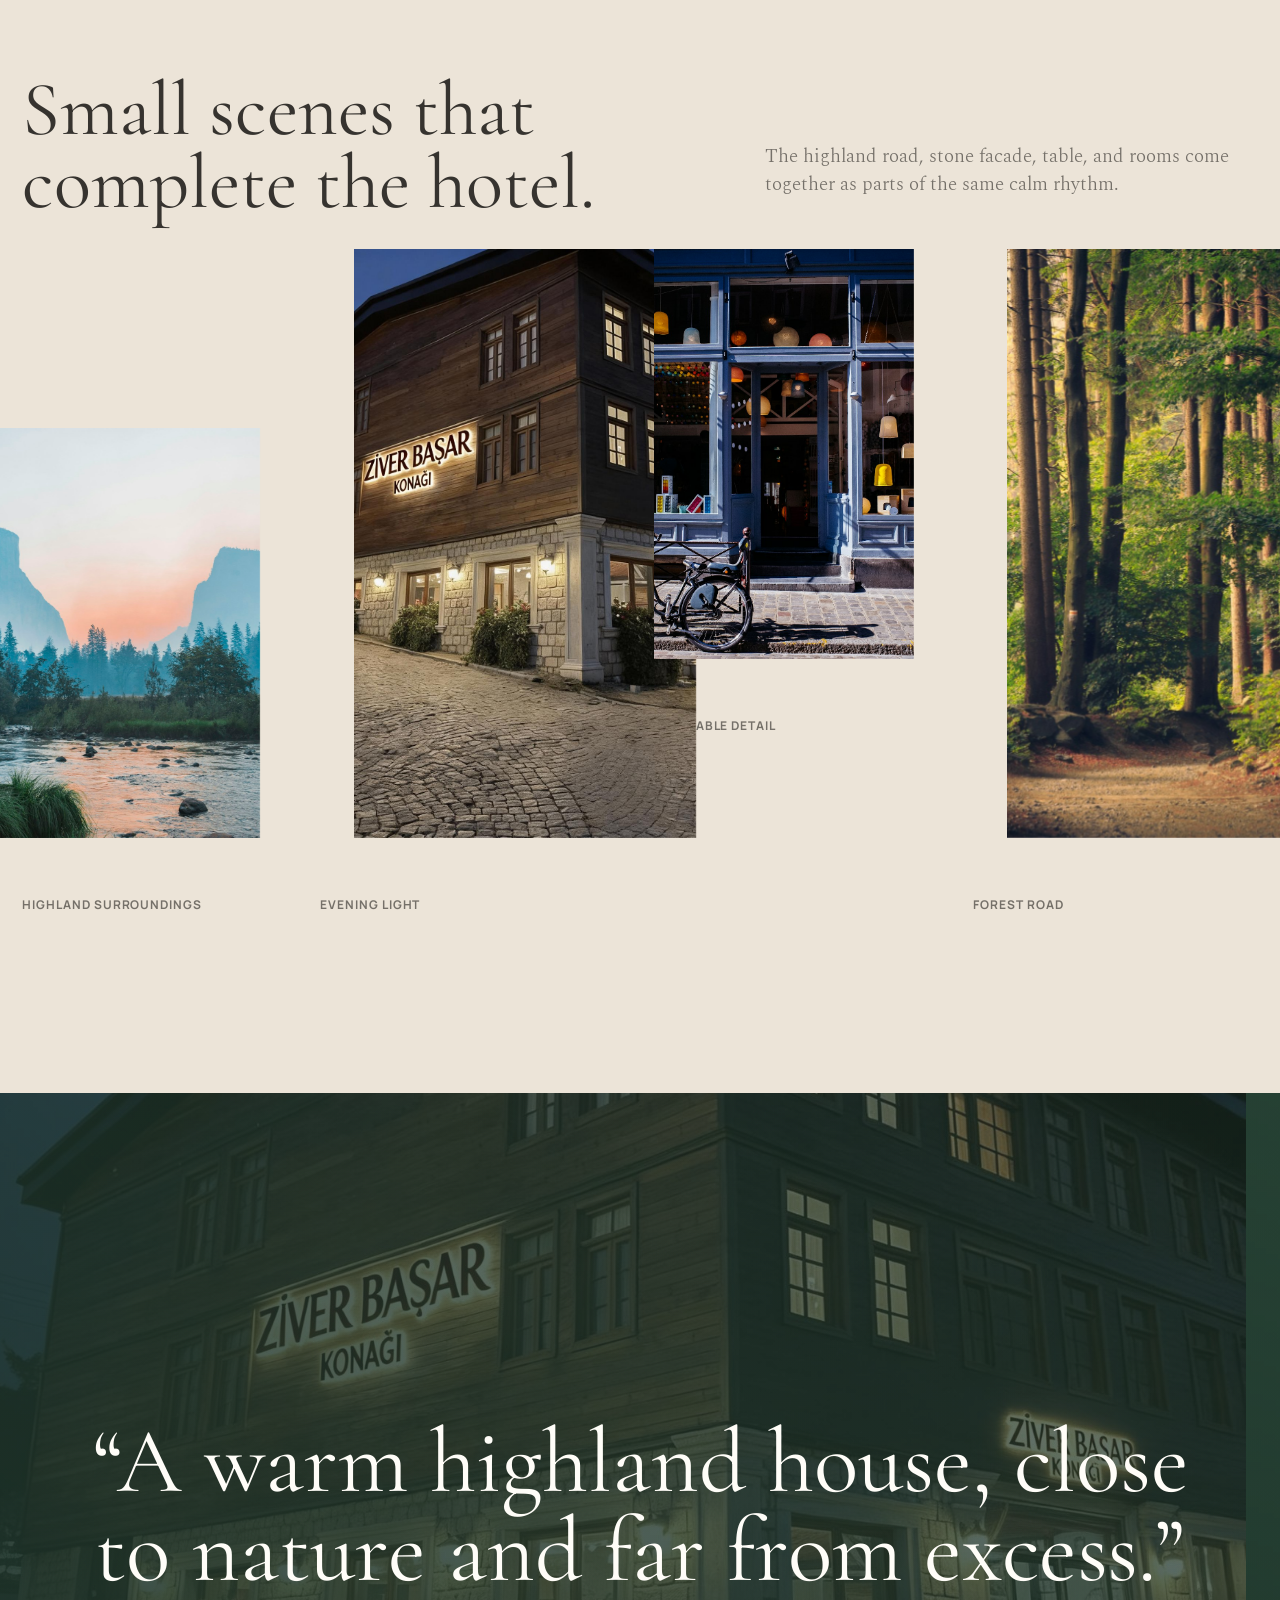
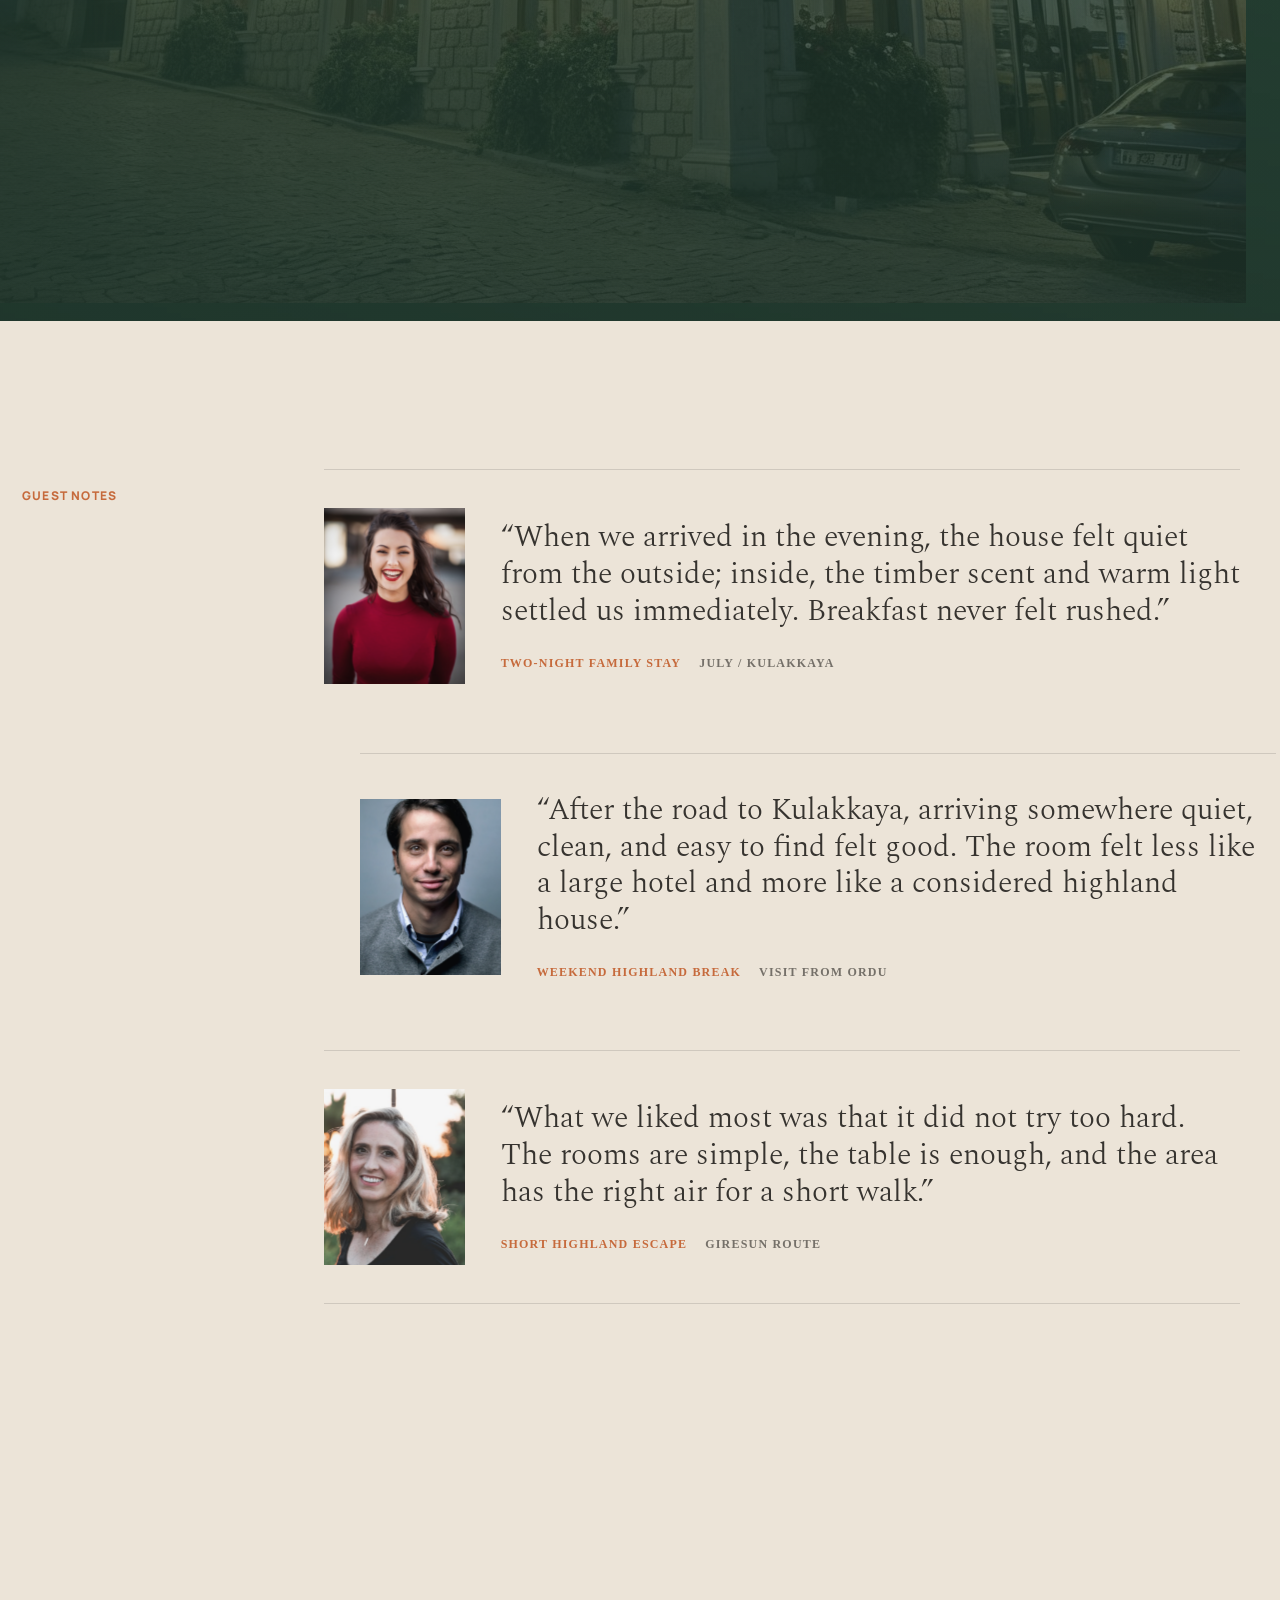
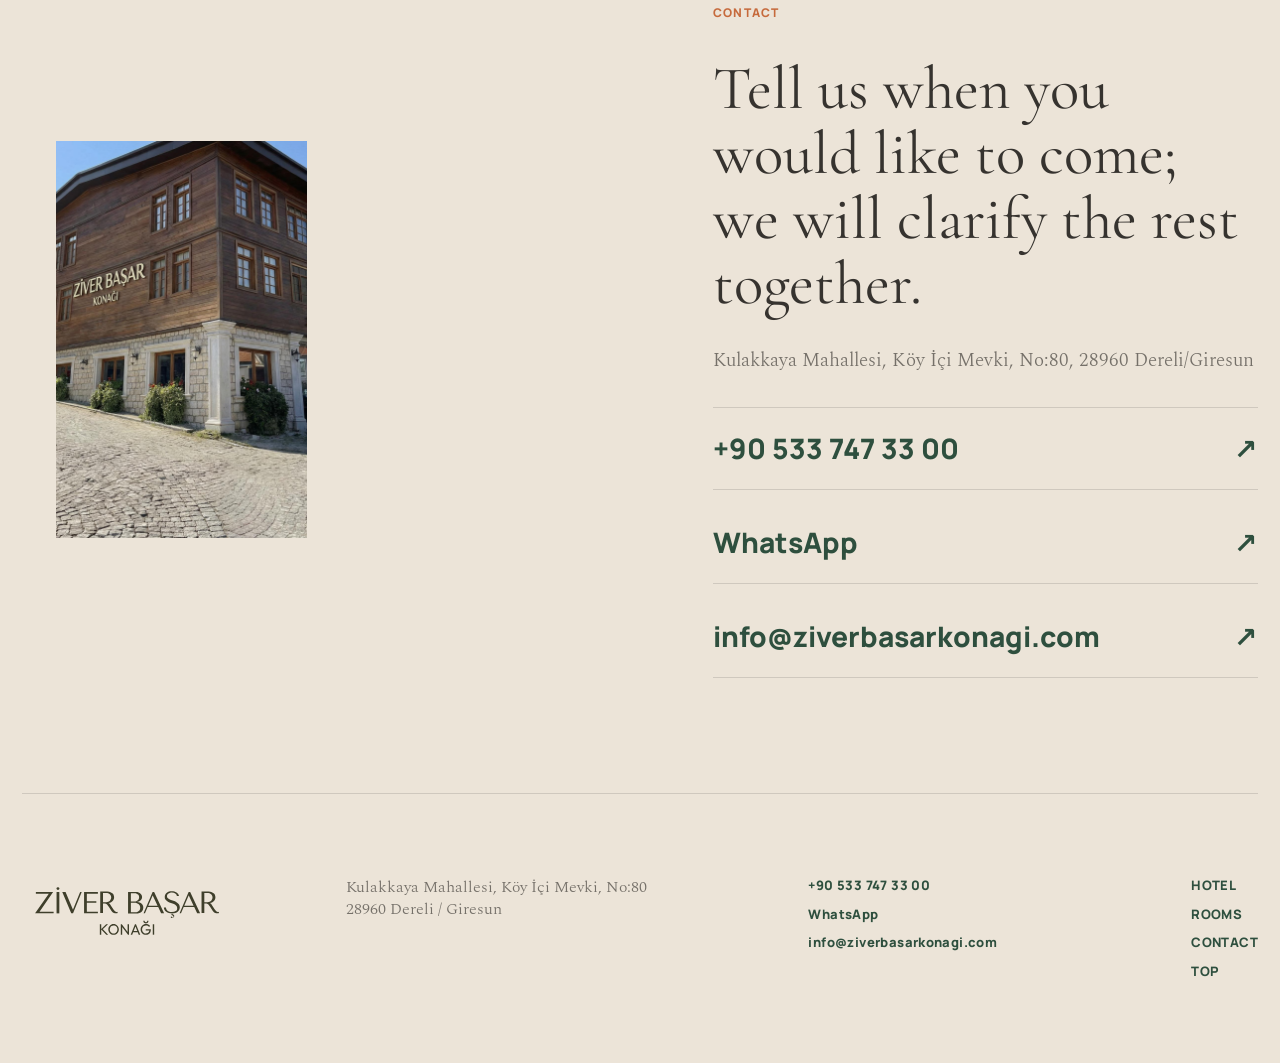
==== commit e322ab29: "Refine mobile rooms and copy" ====
--- a/en/index.html
+++ b/en/index.html
@@ -185,22 +185,22 @@
           <p class="micro">Table</p>
           <h2>A good highland day begins with a calm breakfast.</h2>
           <p>
-            Current service and accommodation details are clarified during
-            reservation. Guests can quickly reach us by phone or WhatsApp for
-            the latest details.
+            The table follows the plain flavors of Giresun: hazelnuts, corn
+            bread, local cheeses, and seasonal produce create a warm, familiar,
+            and satisfying start to the day.
           </p>
         </div>
         <img class="broken-large parallax-media" src="../assets/stock/dining-room.jpg" alt="Warm dining atmosphere" />
         <img class="broken-small parallax-media" src="../assets/stock/coffee-detail.jpg" alt="Coffee and table detail" />
       </section>
 
-      <section class="scroll-grow scene dark-section" data-theme="dark" aria-label="Expanding highland scenes">
+      <section class="scroll-grow scene dark-section" data-theme="dark" aria-label="Highland arrival scenes">
         <div class="section-shell grow-intro">
           <p class="micro">Highland Arrival</p>
-          <h2>As you come closer to Kulakkaya, the image quietly comes closer too.</h2>
-          <p>
-            The stone road, timber facade, and evening light create a more
-            cinematic welcome through large scenes that gently expand while you scroll.
+          <h2>The stone road and timber facade meet you on the way to Kulakkaya.</h2>
+          <p>
+            The road bends into the village and meets the warm facade of the
+            house at evening light; the arrival feels calm, familiar, and close.
           </p>
         </div>
         <figure class="grow-frame grow-frame-wide" data-grow-image>
@@ -255,7 +255,6 @@
         <div class="section-shell testimonial-layout">
           <div class="testimonial-heading reveal-block">
             <p class="micro">Guest Notes</p>
-            <h2>What should stay with guests is calm, warmth, and a natural sense of place.</h2>
           </div>
           <div class="testimonial-list">
             <article class="testimonial-card reveal-block" data-testimonial-card>
--- a/styles.css
+++ b/styles.css
@@ -1060,14 +1060,18 @@
 
 .testimonial-layout {
   display: grid;
-  grid-template-columns: minmax(300px, 0.76fr) minmax(360px, 1fr);
-  gap: clamp(42px, 8vw, 130px);
+  grid-template-columns: minmax(150px, 0.34fr) minmax(360px, 1.28fr);
+  gap: clamp(34px, 6vw, 96px);
   align-items: start;
 }
 
 .testimonial-heading {
   position: sticky;
   top: 132px;
+}
+
+.testimonial-heading .micro {
+  margin-bottom: 0;
 }
 
 .testimonial-heading h2 {
@@ -1638,6 +1642,42 @@
     grid-template-columns: 1fr;
   }
 
+  .rooms-gallery {
+    display: flex;
+    gap: 14px;
+    width: calc(100vw - 14px);
+    margin-left: 0;
+    margin-right: -14px;
+    padding-right: 14px;
+    padding-bottom: 16px;
+    overflow-x: auto;
+    overscroll-behavior-inline: contain;
+    scroll-snap-type: x mandatory;
+    -webkit-overflow-scrolling: touch;
+  }
+
+  .rooms-gallery::-webkit-scrollbar {
+    display: none;
+  }
+
+  .room-card,
+  .room-card-wide {
+    flex: 0 0 min(82vw, 360px);
+    grid-column: auto;
+    scroll-snap-align: start;
+  }
+
+  .room-card img,
+  .room-card-tall img,
+  .room-card-wide img {
+    height: min(86vw, 420px);
+  }
+
+  .room-card figcaption {
+    max-width: 94%;
+    font-size: 18px;
+  }
+
   .scroll-grow {
     gap: 34px;
     padding: 190px 0 86px;
@@ -1655,7 +1695,7 @@
   }
 
   .testimonials {
-    padding-top: 190px;
+    padding-top: 118px;
   }
 
   .testimonial-card {
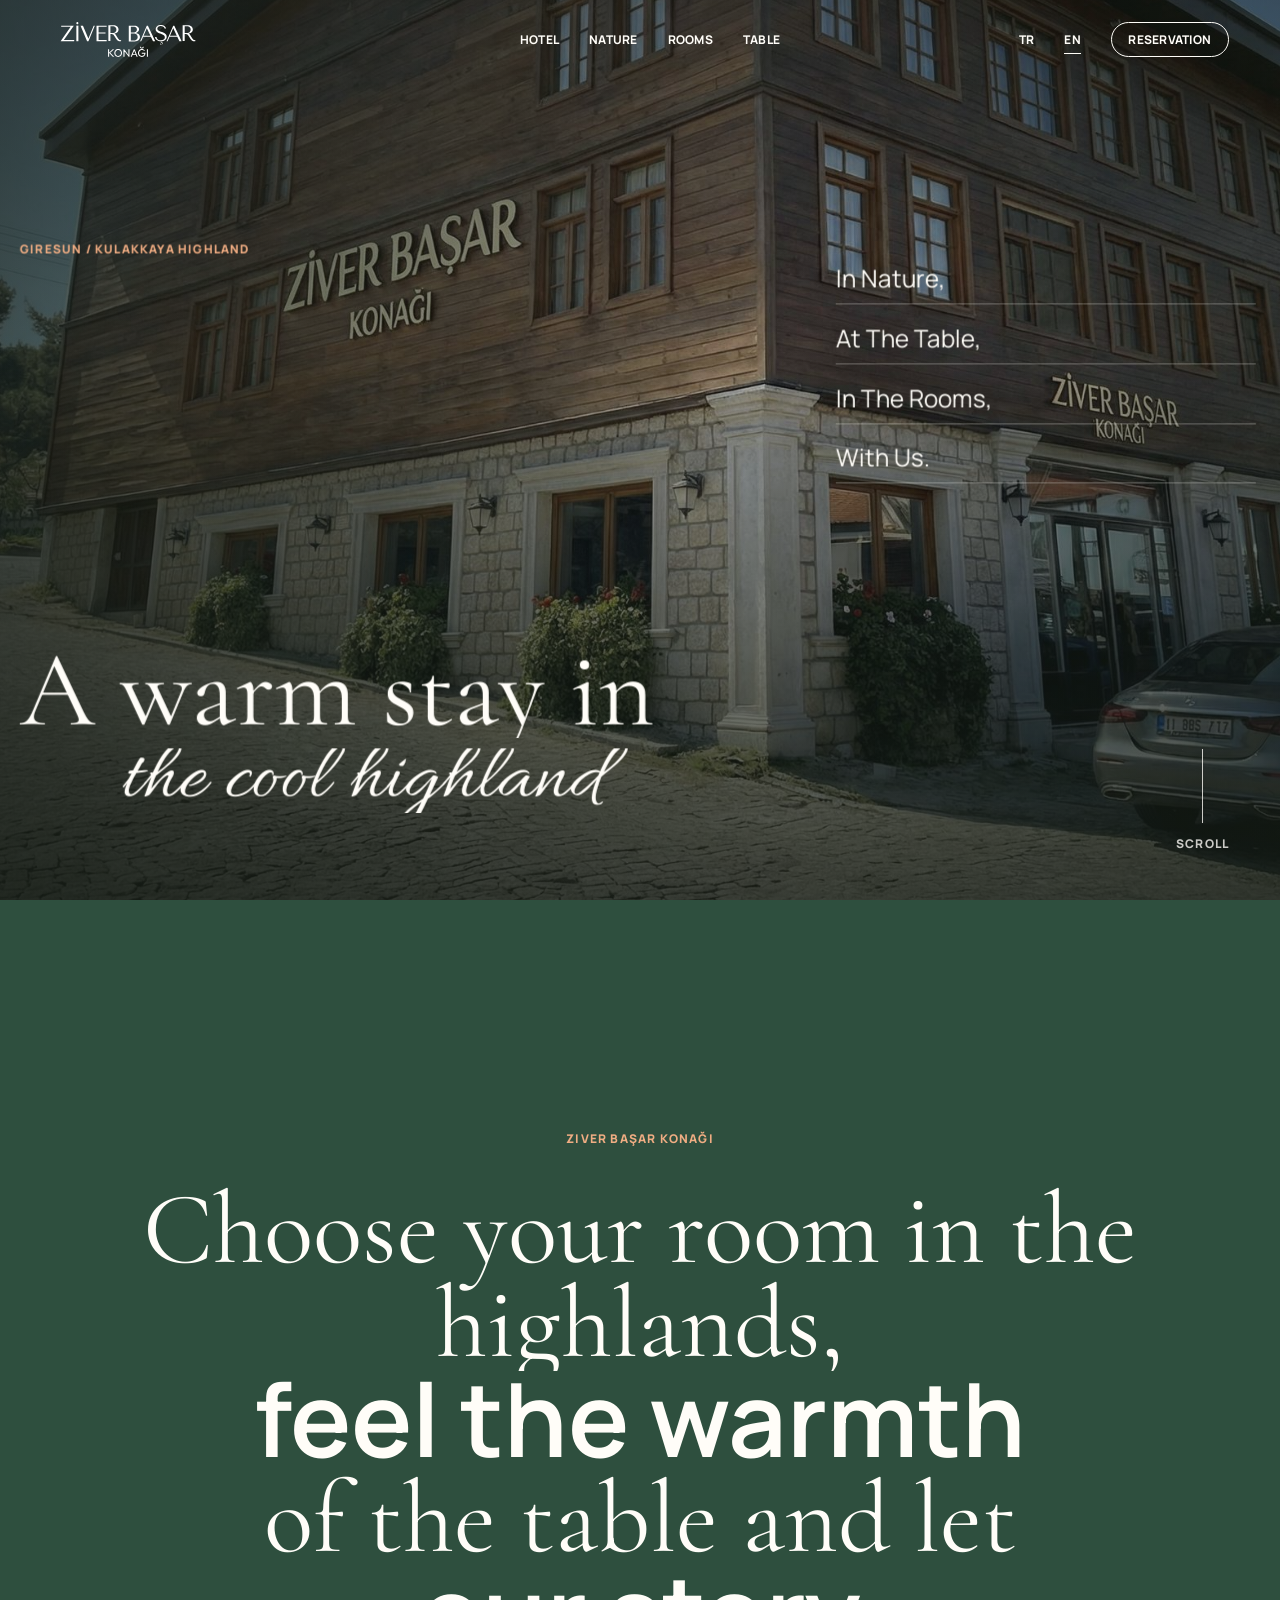
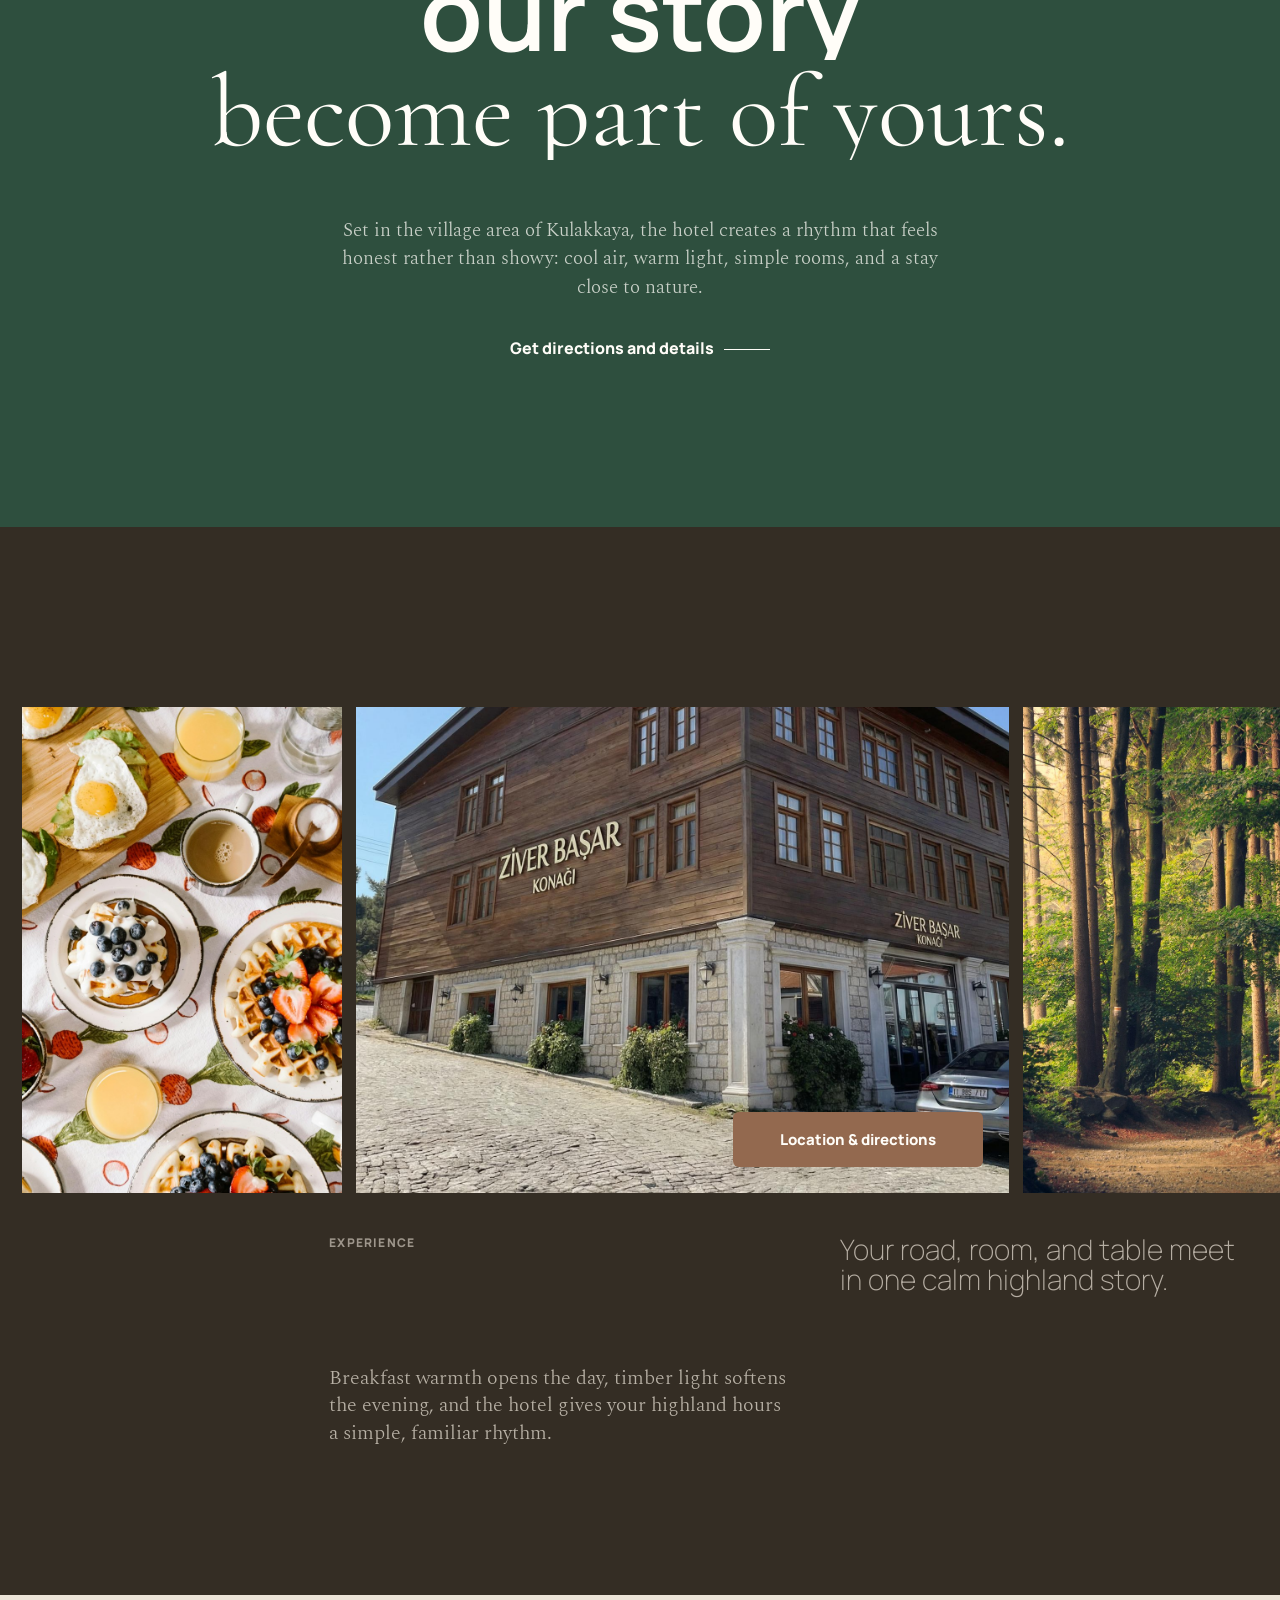
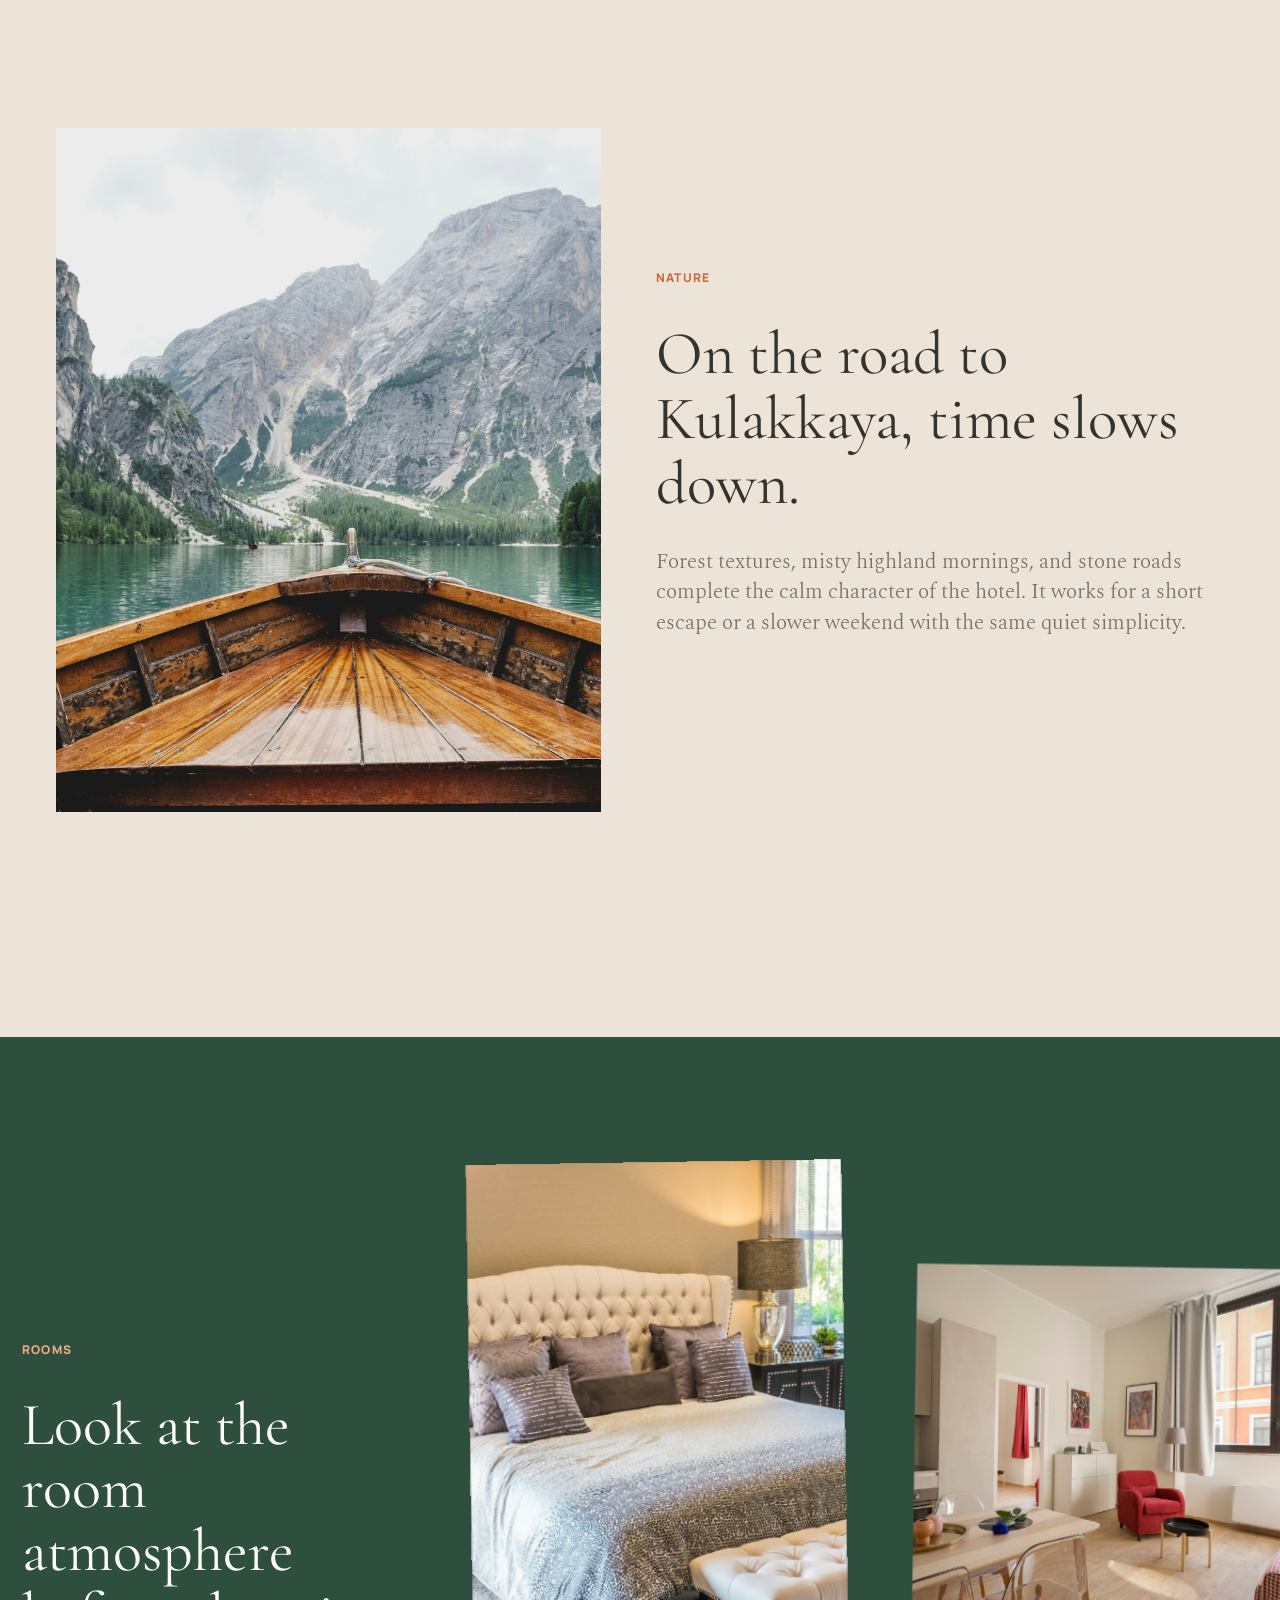
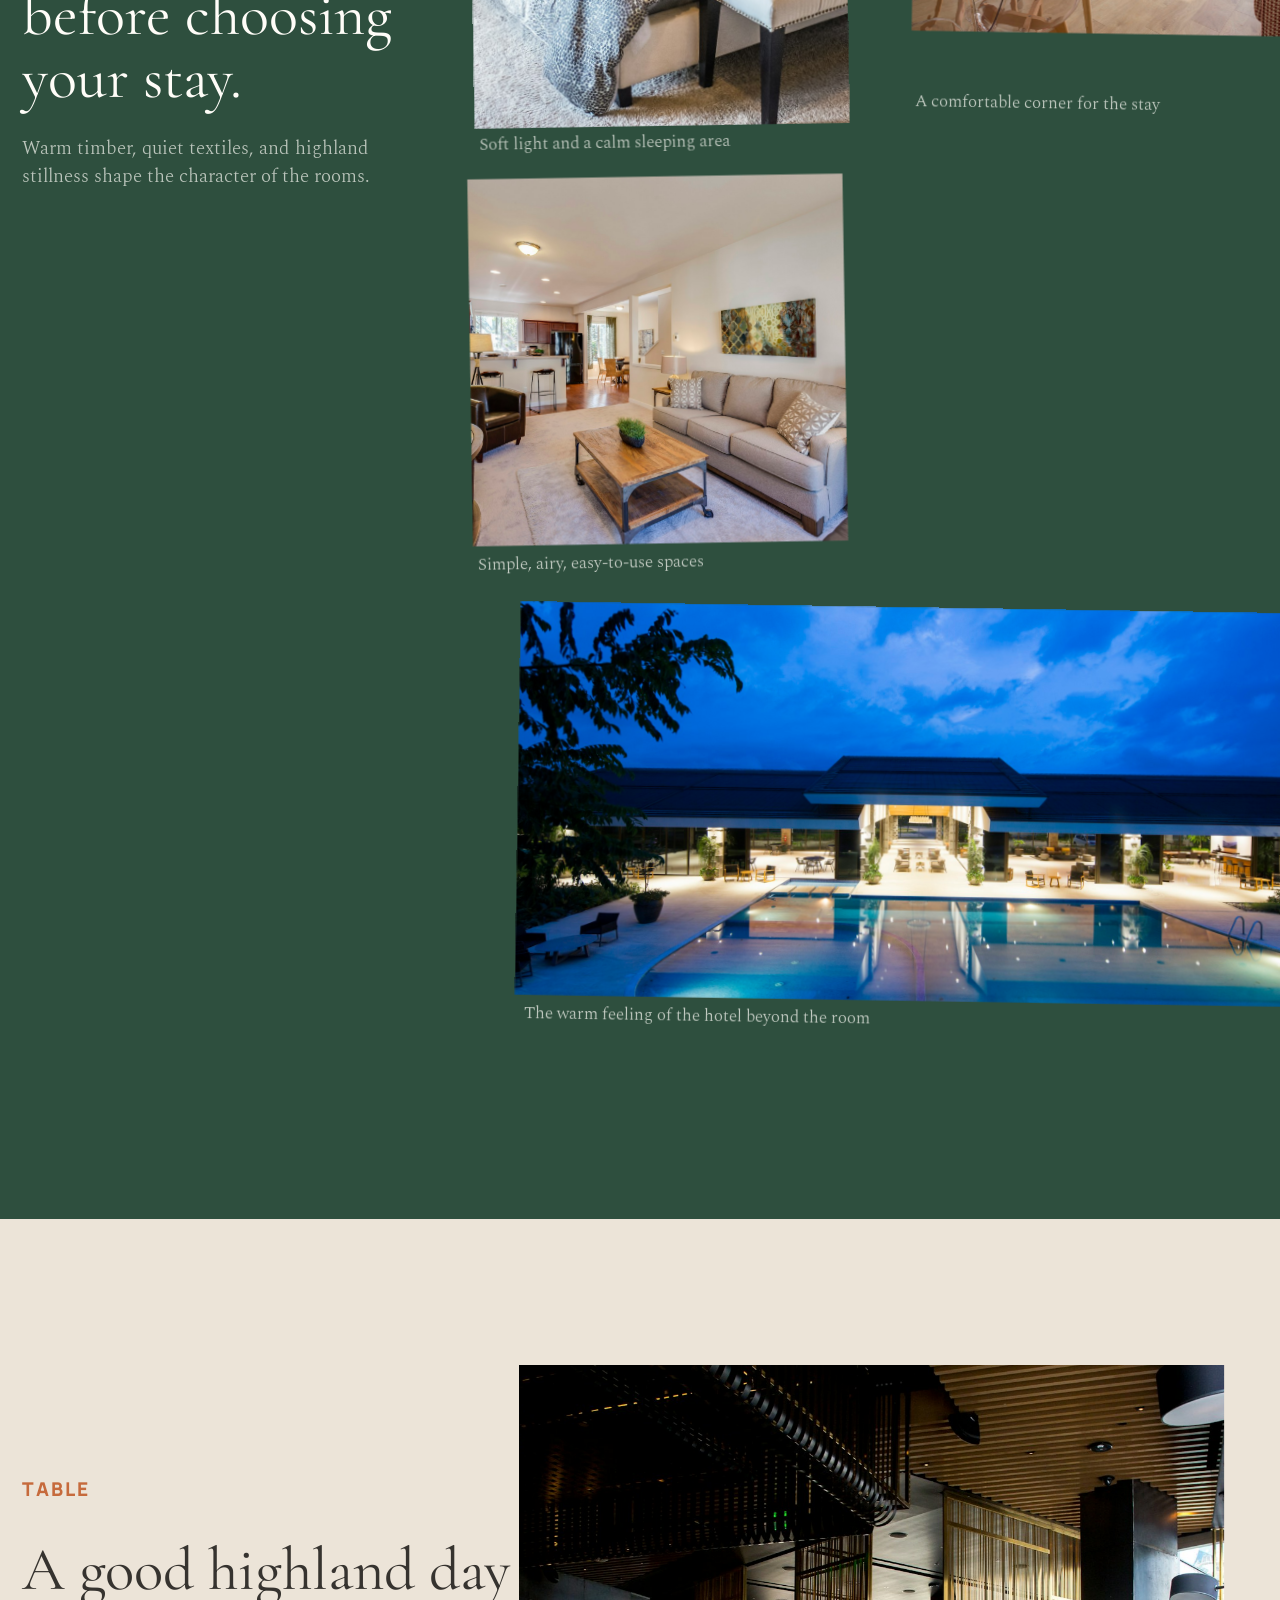
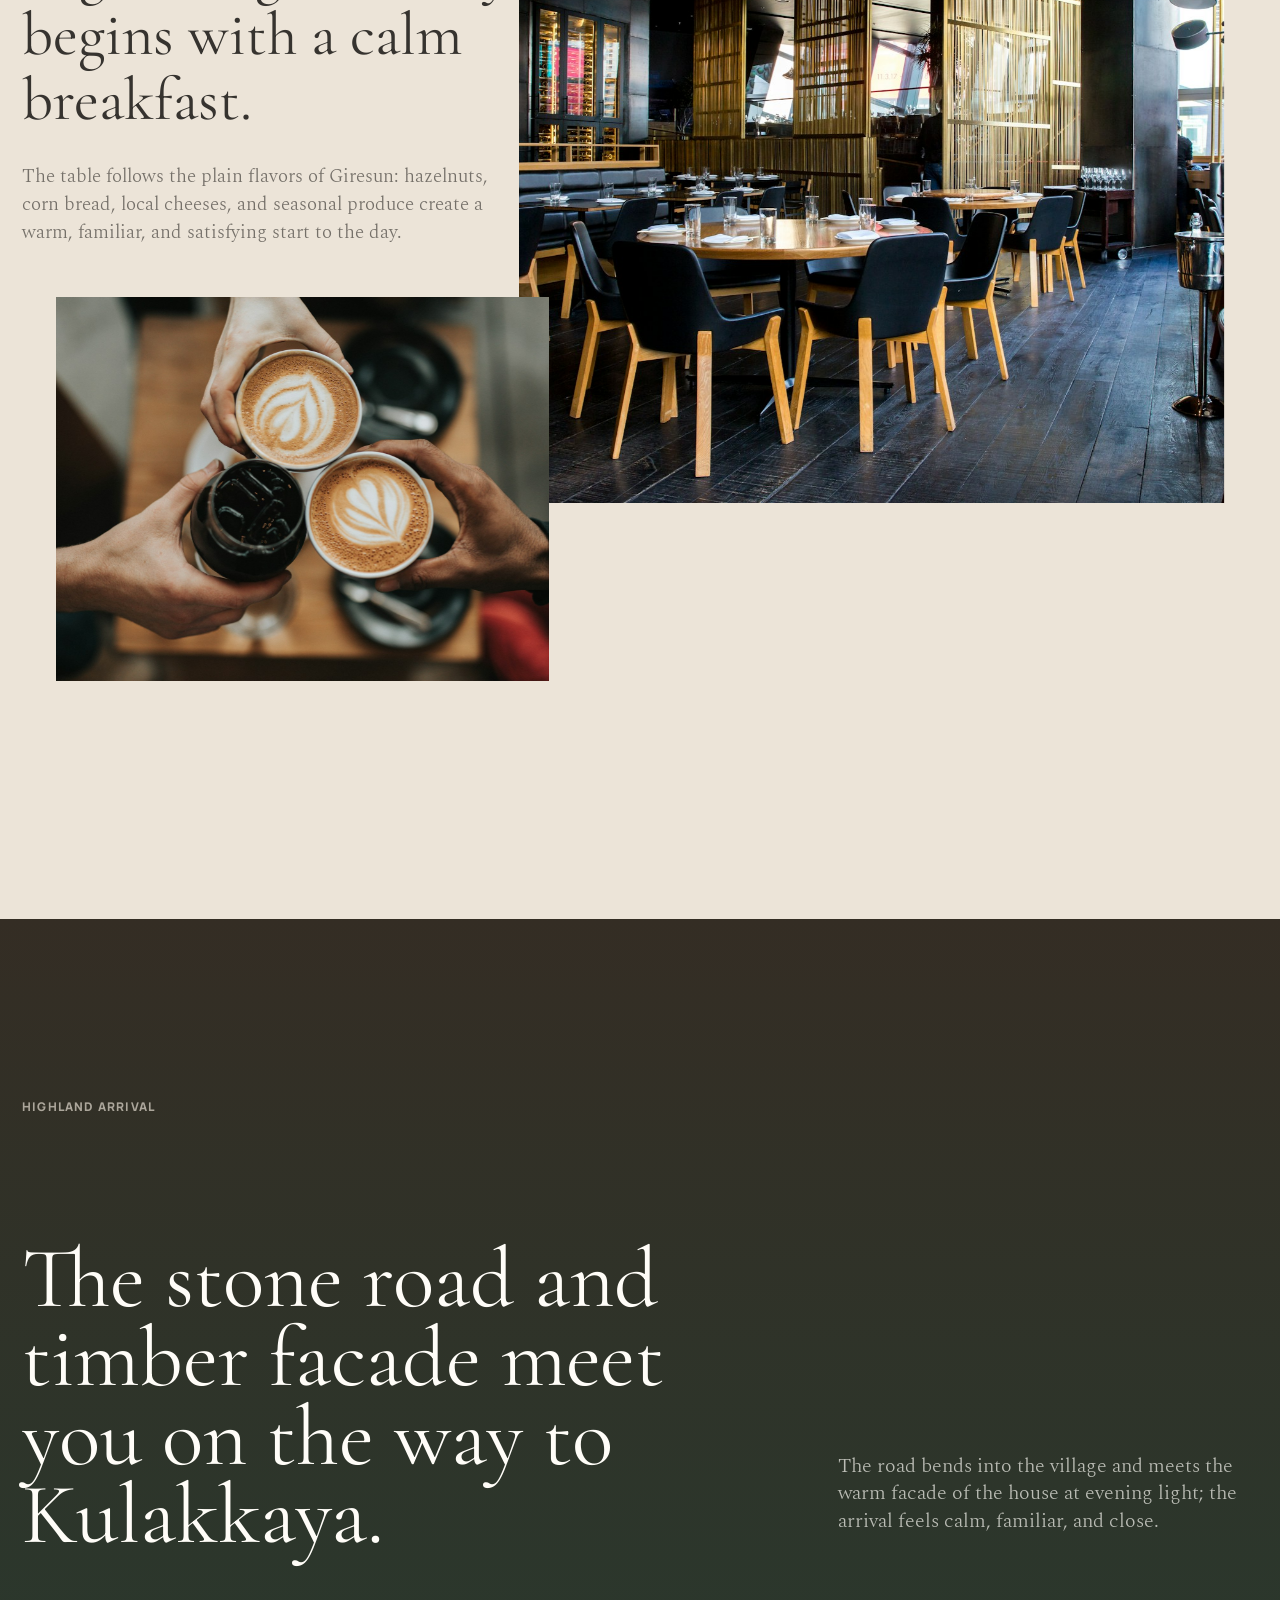
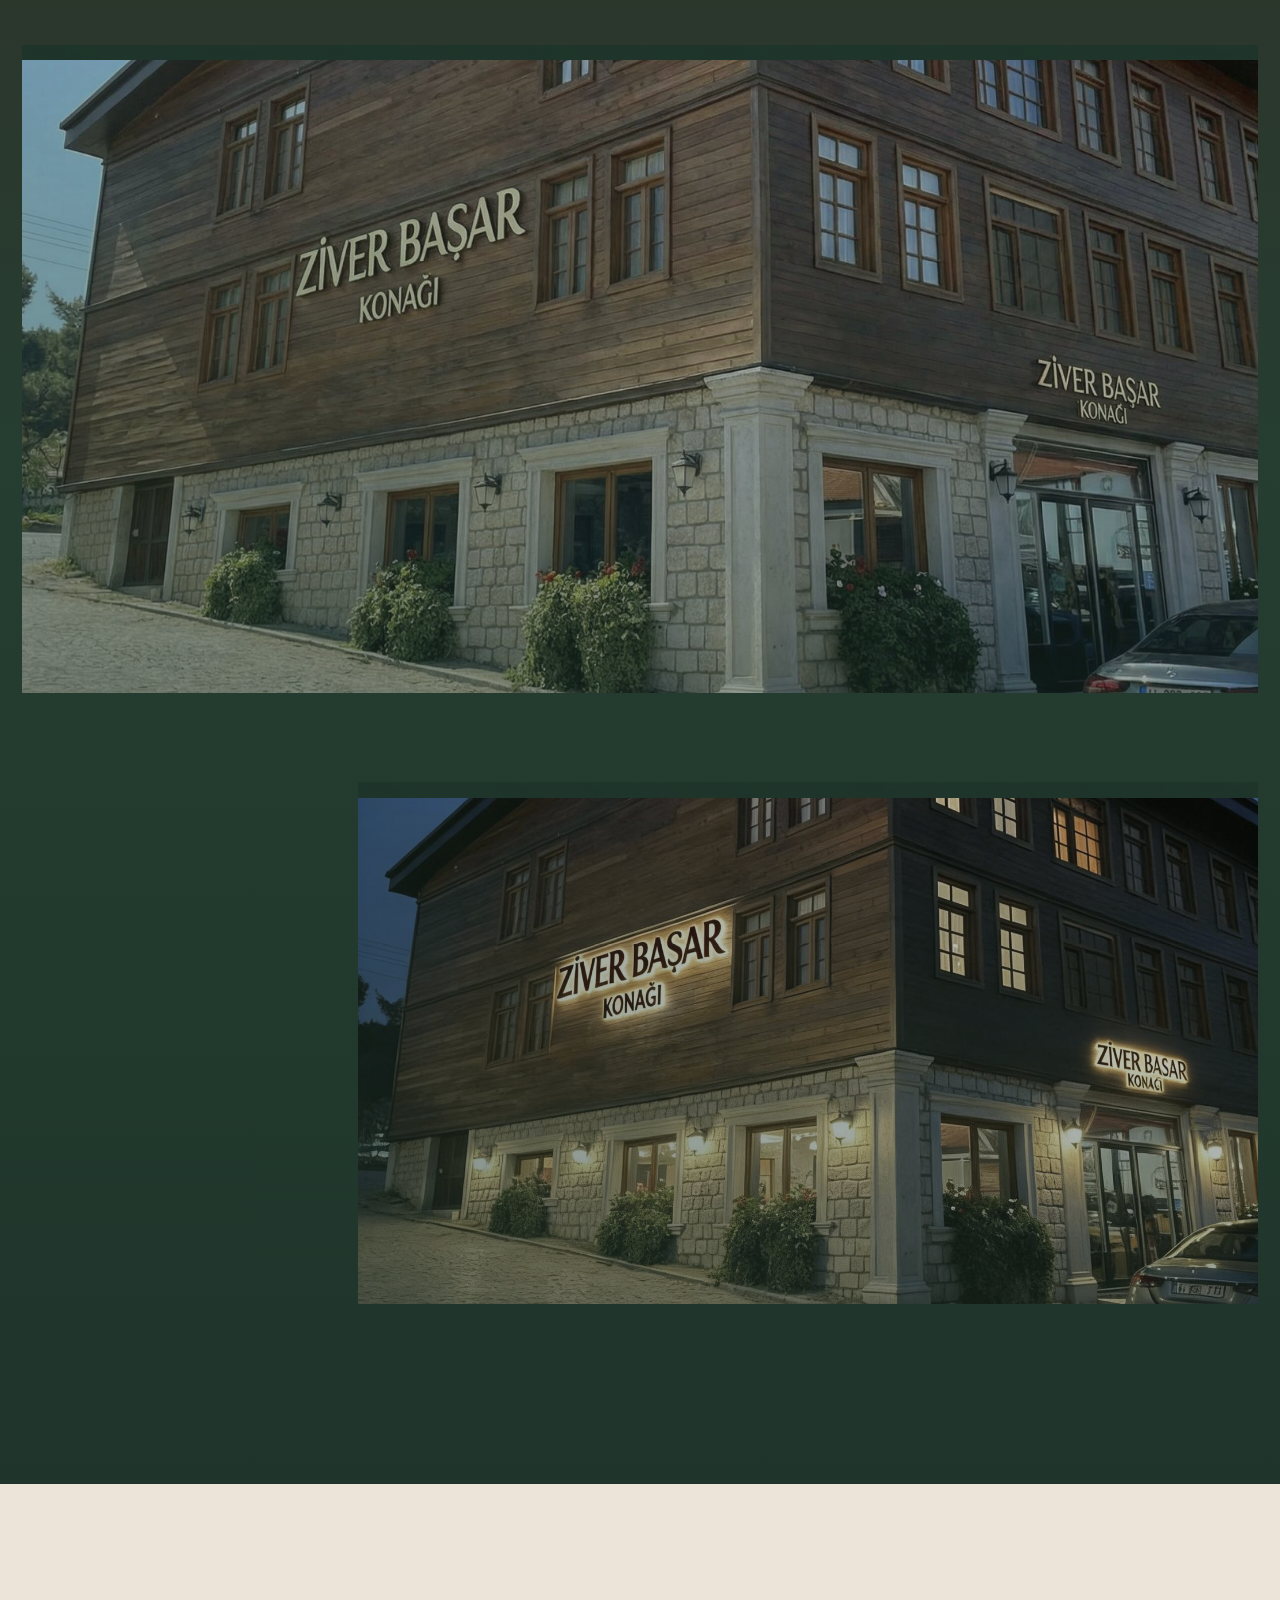
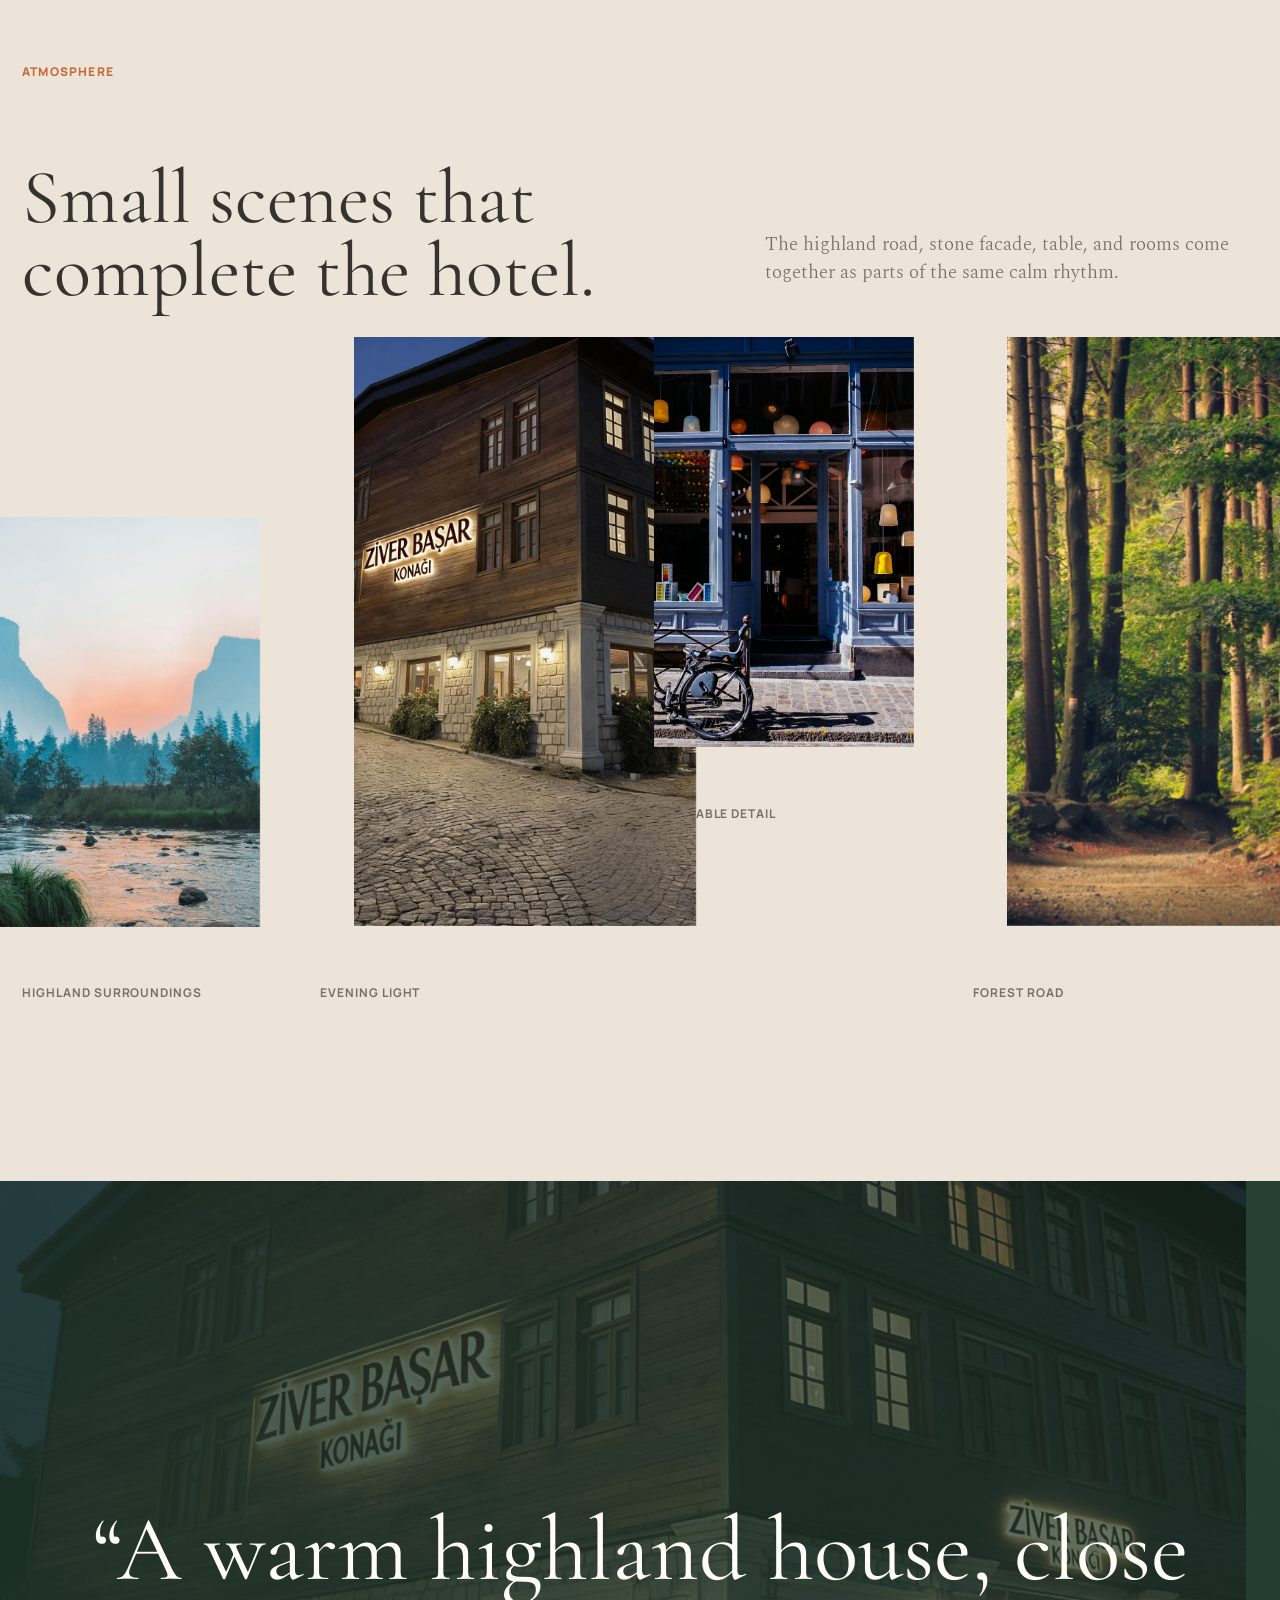
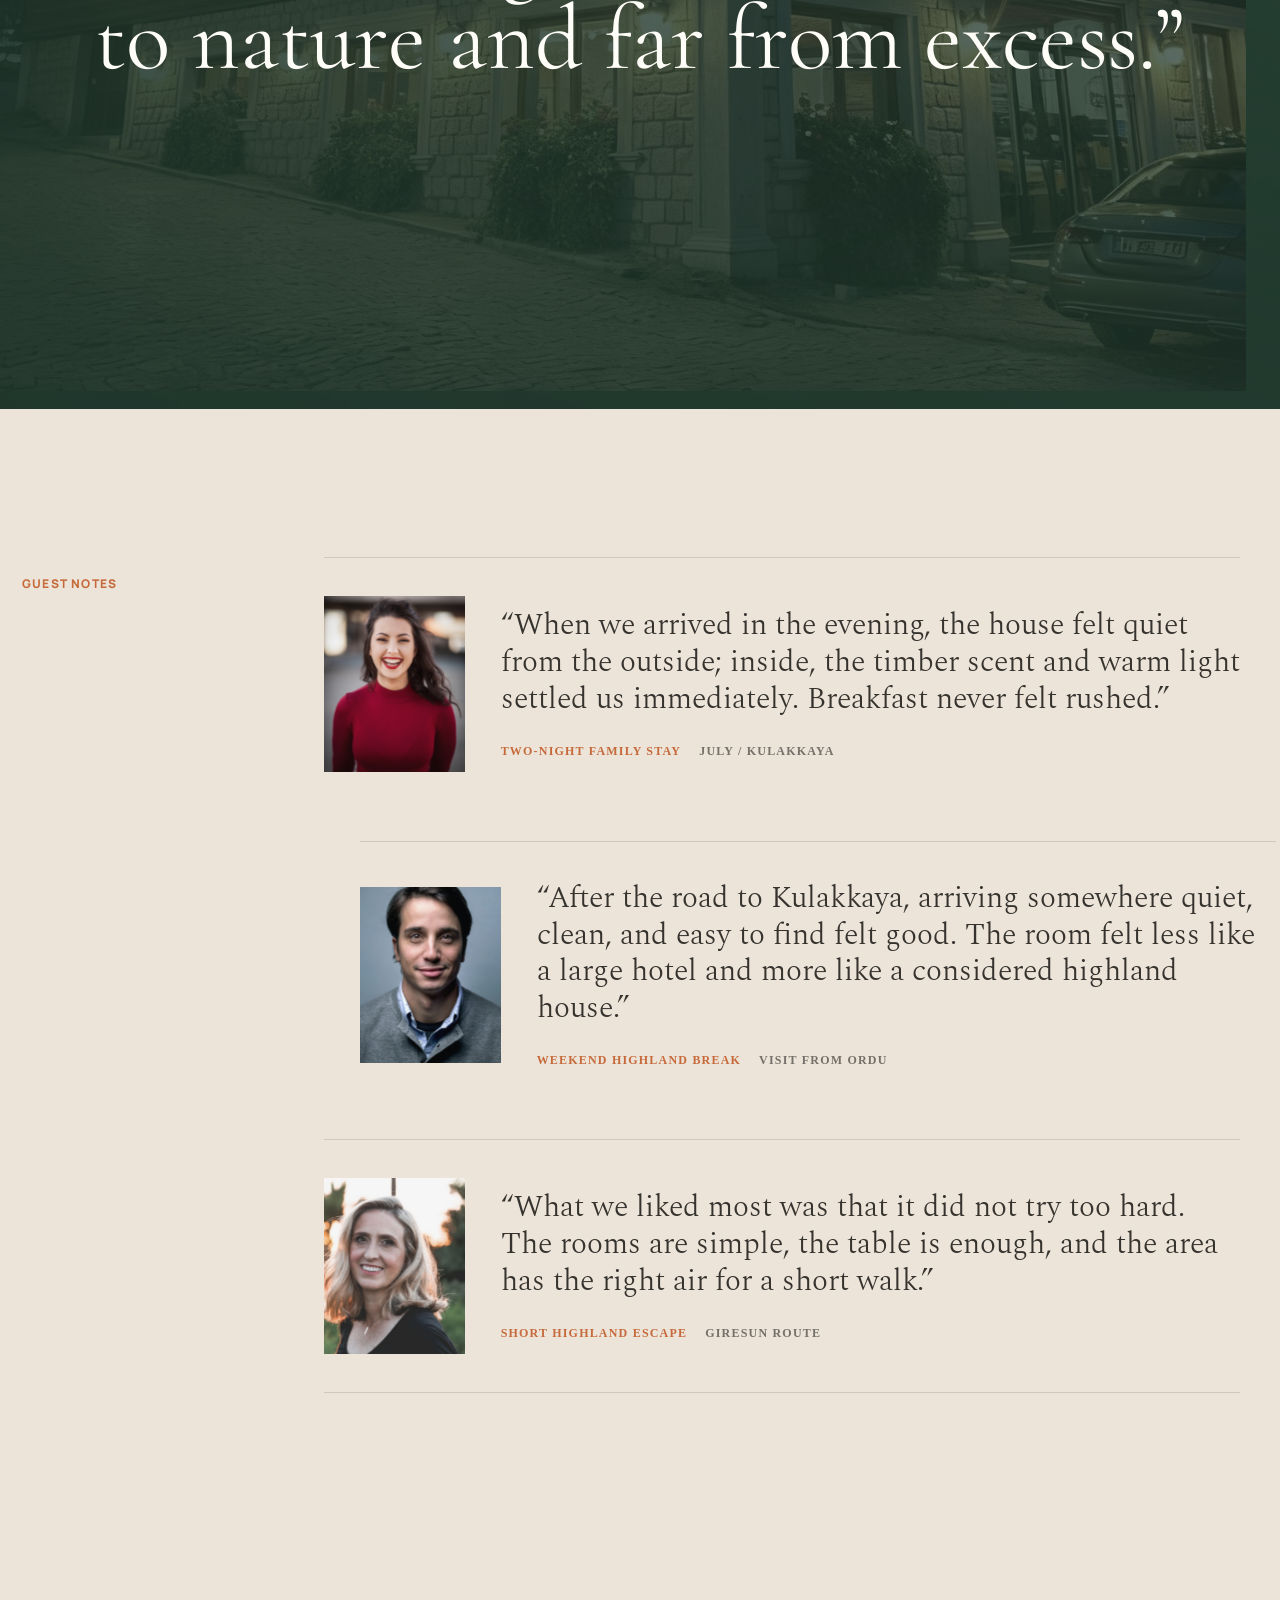
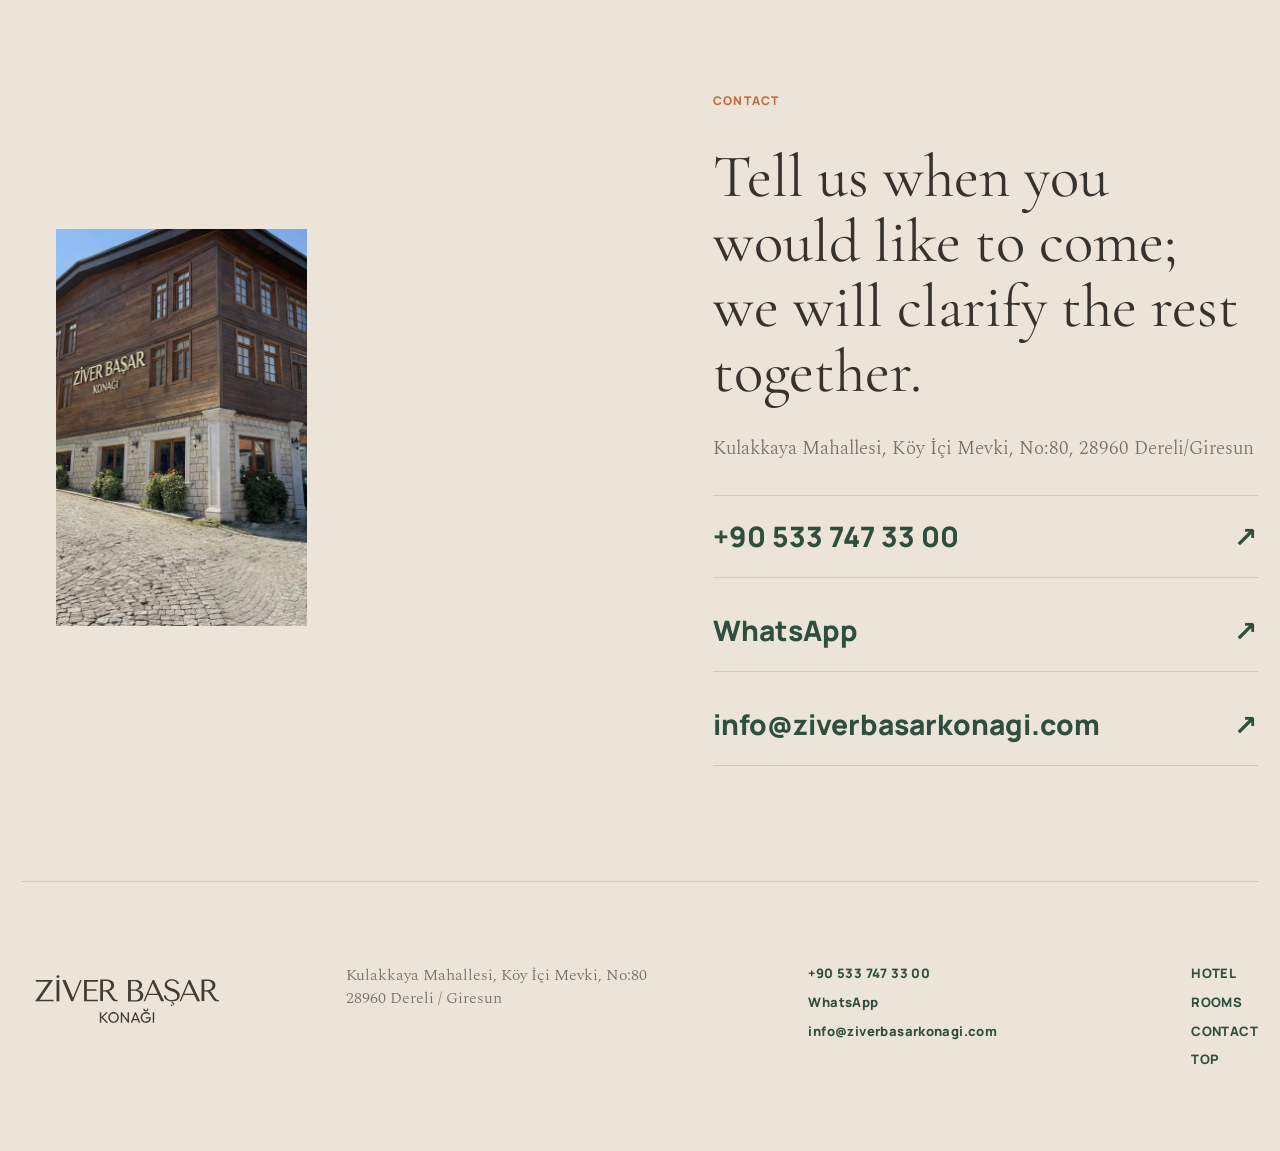
==== commit 45faa40e: "Add entrance text effects" ====
--- a/en/index.html
+++ b/en/index.html
@@ -47,7 +47,7 @@
     </header>
 
     <main id="top">
-      <section class="hero scene dark-section" data-theme="dark">
+      <section class="hero scene dark-section" data-theme="dark" data-text-effect="hero">
         <video
           class="hero-media"
           autoplay
@@ -81,7 +81,7 @@
         </a>
       </section>
 
-      <section id="konak" class="intro-panel scene dark-section" data-theme="dark">
+      <section id="konak" class="intro-panel scene dark-section" data-theme="dark" data-text-effect="intro">
         <div class="section-shell intro-grid">
           <p class="micro">Ziver Başar Konağı</p>
           <h2 class="mixed-statement">
--- a/styles.css
+++ b/styles.css
@@ -361,6 +361,89 @@
   margin-bottom: clamp(28px, 4vw, 54px);
 }
 
+[data-text-effect="hero"] .hero-content .micro,
+[data-text-effect="hero"] .title-serif,
+[data-text-effect="hero"] .title-script,
+[data-text-effect="hero"] .hero-phrases a,
+[data-text-effect="hero"] .scroll-cue {
+  opacity: 0;
+  will-change: opacity, transform, filter, clip-path;
+}
+
+[data-text-effect="hero"] .hero-content .micro {
+  transform: translate3d(0, -18px, 0);
+  filter: blur(8px);
+  transition:
+    opacity 760ms ease,
+    filter 900ms ease,
+    transform 900ms cubic-bezier(0.22, 1, 0.36, 1);
+}
+
+[data-text-effect="hero"] .title-serif {
+  display: inline-block;
+  transform: translate3d(-34px, 24px, 0);
+  clip-path: inset(0 100% 0 0);
+  filter: blur(10px);
+  transition:
+    opacity 900ms ease,
+    clip-path 1100ms cubic-bezier(0.22, 1, 0.36, 1),
+    filter 1000ms ease,
+    transform 1100ms cubic-bezier(0.22, 1, 0.36, 1);
+}
+
+[data-text-effect="hero"] .title-script {
+  transform: translate3d(42px, 22px, 0) rotate(-1.4deg) scale(0.96);
+  filter: blur(9px);
+  transition:
+    opacity 920ms ease,
+    filter 1000ms ease,
+    transform 1180ms cubic-bezier(0.16, 1, 0.3, 1);
+}
+
+[data-text-effect="hero"] .hero-phrases a {
+  transform: translate3d(28px, 0, 0);
+  transition:
+    opacity 680ms ease,
+    color 260ms ease,
+    padding-left 260ms ease,
+    transform 880ms cubic-bezier(0.22, 1, 0.36, 1);
+}
+
+[data-text-effect="hero"] .hero-phrases a:nth-child(1) {
+  transition-delay: 420ms;
+}
+
+[data-text-effect="hero"] .hero-phrases a:nth-child(2) {
+  transition-delay: 520ms;
+}
+
+[data-text-effect="hero"] .hero-phrases a:nth-child(3) {
+  transition-delay: 620ms;
+}
+
+[data-text-effect="hero"] .hero-phrases a:nth-child(4) {
+  transition-delay: 720ms;
+}
+
+[data-text-effect="hero"] .scroll-cue {
+  transform: translate3d(0, 16px, 0);
+  transition:
+    opacity 520ms ease,
+    transform 720ms ease;
+  transition-delay: 860ms;
+}
+
+body.is-ready [data-text-effect="hero"] .hero-content .micro,
+body.is-ready [data-text-effect="hero"] .title-serif,
+body.is-ready [data-text-effect="hero"] .title-script,
+body.is-ready [data-text-effect="hero"] .hero-phrases a,
+body.is-ready [data-text-effect="hero"] .scroll-cue {
+  opacity: 1;
+  transform: translate3d(0, 0, 0) rotate(0deg) scale(1);
+  clip-path: inset(0 0 0 0);
+  filter: blur(0);
+}
+
 .hero-content h1 {
   grid-column: 1;
 }
@@ -492,7 +575,8 @@
 }
 
 .mixed-statement span {
-  display: inline;
+  display: inline-block;
+  vertical-align: baseline;
 }
 
 .statement-serif {
@@ -509,6 +593,77 @@
   max-width: 620px;
   margin: clamp(32px, 5vw, 58px) auto 0;
   padding-bottom: 0;
+}
+
+[data-text-effect="intro"] .intro-grid .micro,
+[data-text-effect="intro"] .mixed-statement span,
+[data-text-effect="intro"] .intro-copy {
+  opacity: 0;
+  will-change: opacity, transform, filter, clip-path;
+}
+
+[data-text-effect="intro"] .intro-grid .micro {
+  transform: translate3d(0, 18px, 0);
+  filter: blur(8px);
+  transition:
+    opacity 640ms ease,
+    filter 760ms ease,
+    transform 760ms cubic-bezier(0.22, 1, 0.36, 1);
+}
+
+[data-text-effect="intro"] .mixed-statement span {
+  transform: translate3d(0, 38px, 0);
+  clip-path: inset(16% 0 18% 0);
+  filter: blur(8px);
+  transition:
+    opacity 760ms ease,
+    clip-path 1000ms cubic-bezier(0.22, 1, 0.36, 1),
+    filter 900ms ease,
+    transform 1000ms cubic-bezier(0.22, 1, 0.36, 1);
+}
+
+[data-text-effect="intro"] .statement-sans {
+  transform: translate3d(0, 26px, 0) scale(0.98);
+  transition-duration: 860ms, 1000ms, 900ms, 1050ms;
+}
+
+[data-text-effect="intro"] .mixed-statement span:nth-child(1) {
+  transition-delay: 80ms;
+}
+
+[data-text-effect="intro"] .mixed-statement span:nth-child(2) {
+  transition-delay: 180ms;
+}
+
+[data-text-effect="intro"] .mixed-statement span:nth-child(3) {
+  transition-delay: 280ms;
+}
+
+[data-text-effect="intro"] .mixed-statement span:nth-child(4) {
+  transition-delay: 380ms;
+}
+
+[data-text-effect="intro"] .mixed-statement span:nth-child(5) {
+  transition-delay: 480ms;
+}
+
+[data-text-effect="intro"] .intro-copy {
+  transform: translate3d(0, 28px, 0);
+  filter: blur(6px);
+  transition:
+    opacity 780ms ease,
+    filter 880ms ease,
+    transform 920ms cubic-bezier(0.22, 1, 0.36, 1);
+  transition-delay: 620ms;
+}
+
+[data-text-effect="intro"].is-text-visible .intro-grid .micro,
+[data-text-effect="intro"].is-text-visible .mixed-statement span,
+[data-text-effect="intro"].is-text-visible .intro-copy {
+  opacity: 1;
+  transform: translate3d(0, 0, 0) scale(1);
+  clip-path: inset(0 0 0 0);
+  filter: blur(0);
 }
 
 .text-arrow {
@@ -1386,6 +1541,20 @@
     animation-duration: 1ms !important;
     transition-duration: 1ms !important;
   }
+
+  [data-text-effect="hero"] .hero-content .micro,
+  [data-text-effect="hero"] .title-serif,
+  [data-text-effect="hero"] .title-script,
+  [data-text-effect="hero"] .hero-phrases a,
+  [data-text-effect="hero"] .scroll-cue,
+  [data-text-effect="intro"] .intro-grid .micro,
+  [data-text-effect="intro"] .mixed-statement span,
+  [data-text-effect="intro"] .intro-copy {
+    opacity: 1;
+    transform: none;
+    clip-path: none;
+    filter: none;
+  }
 }
 
 @media (max-width: 980px) {
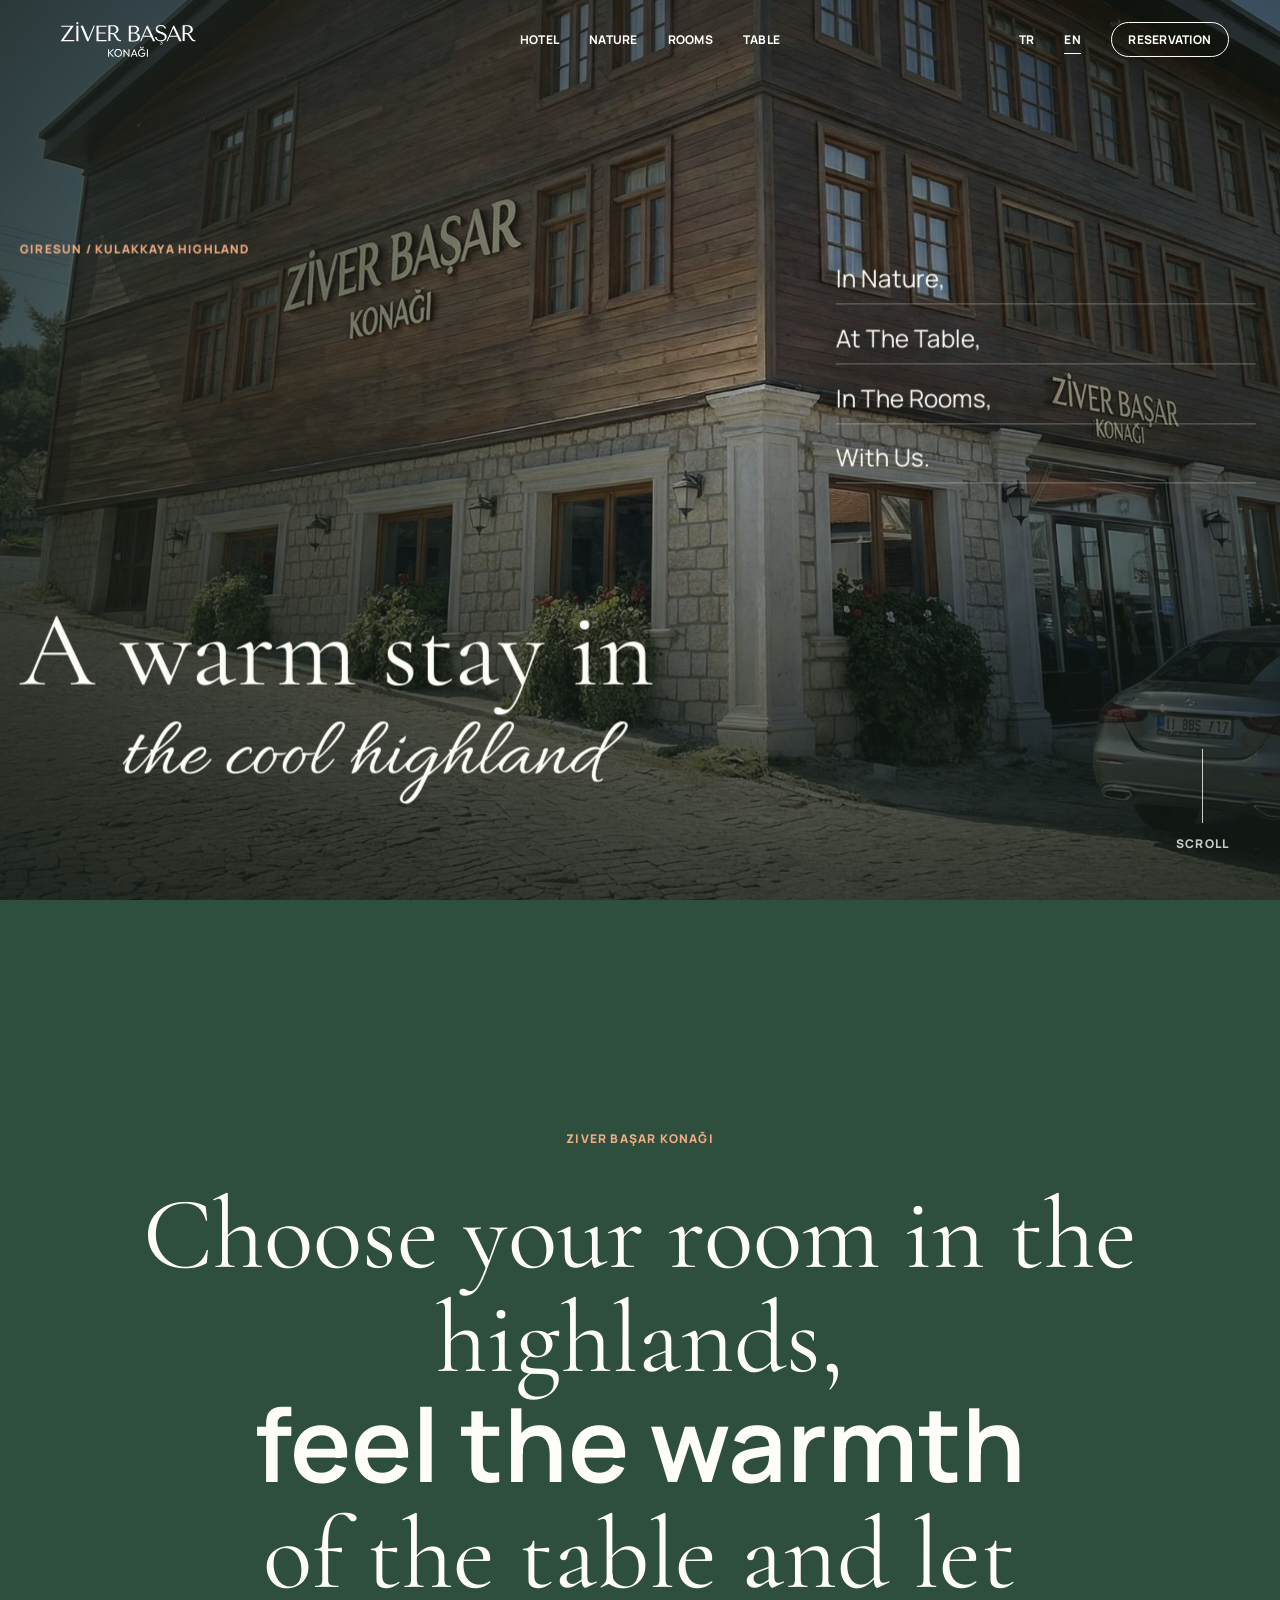
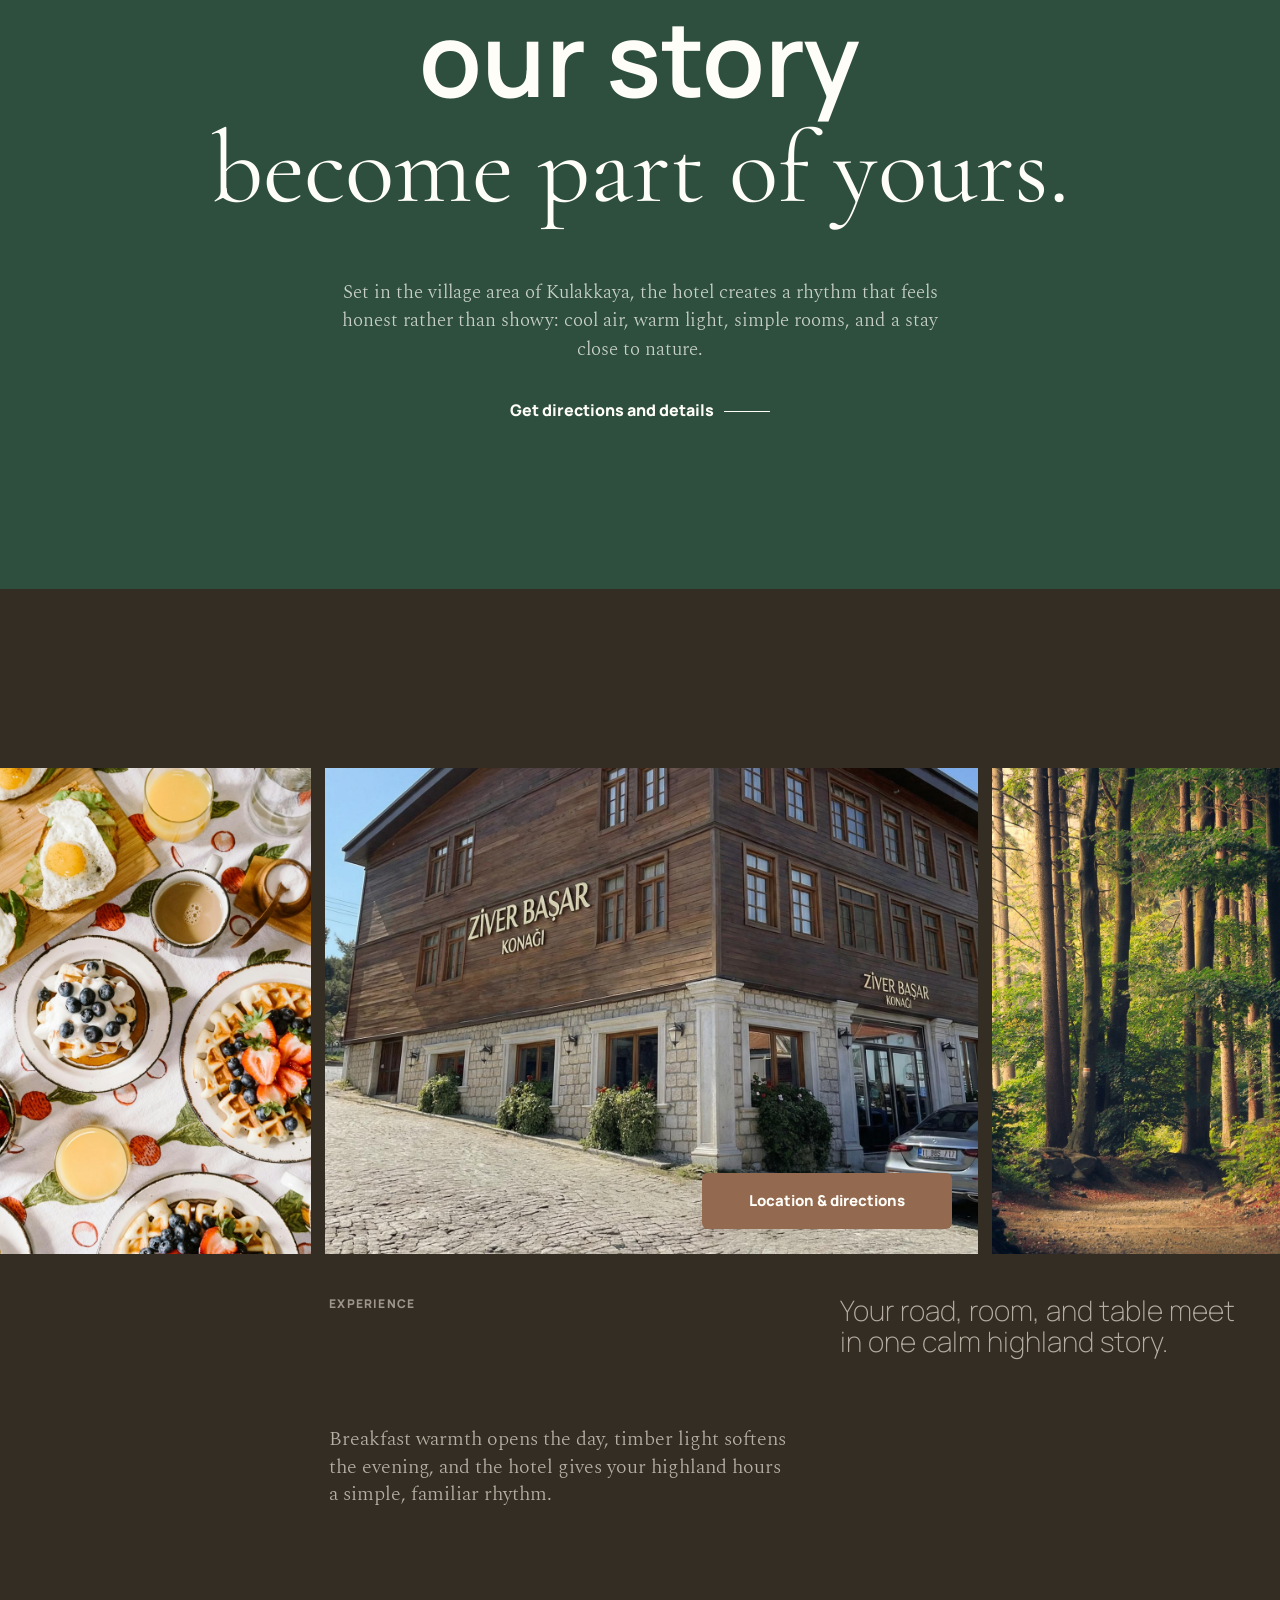
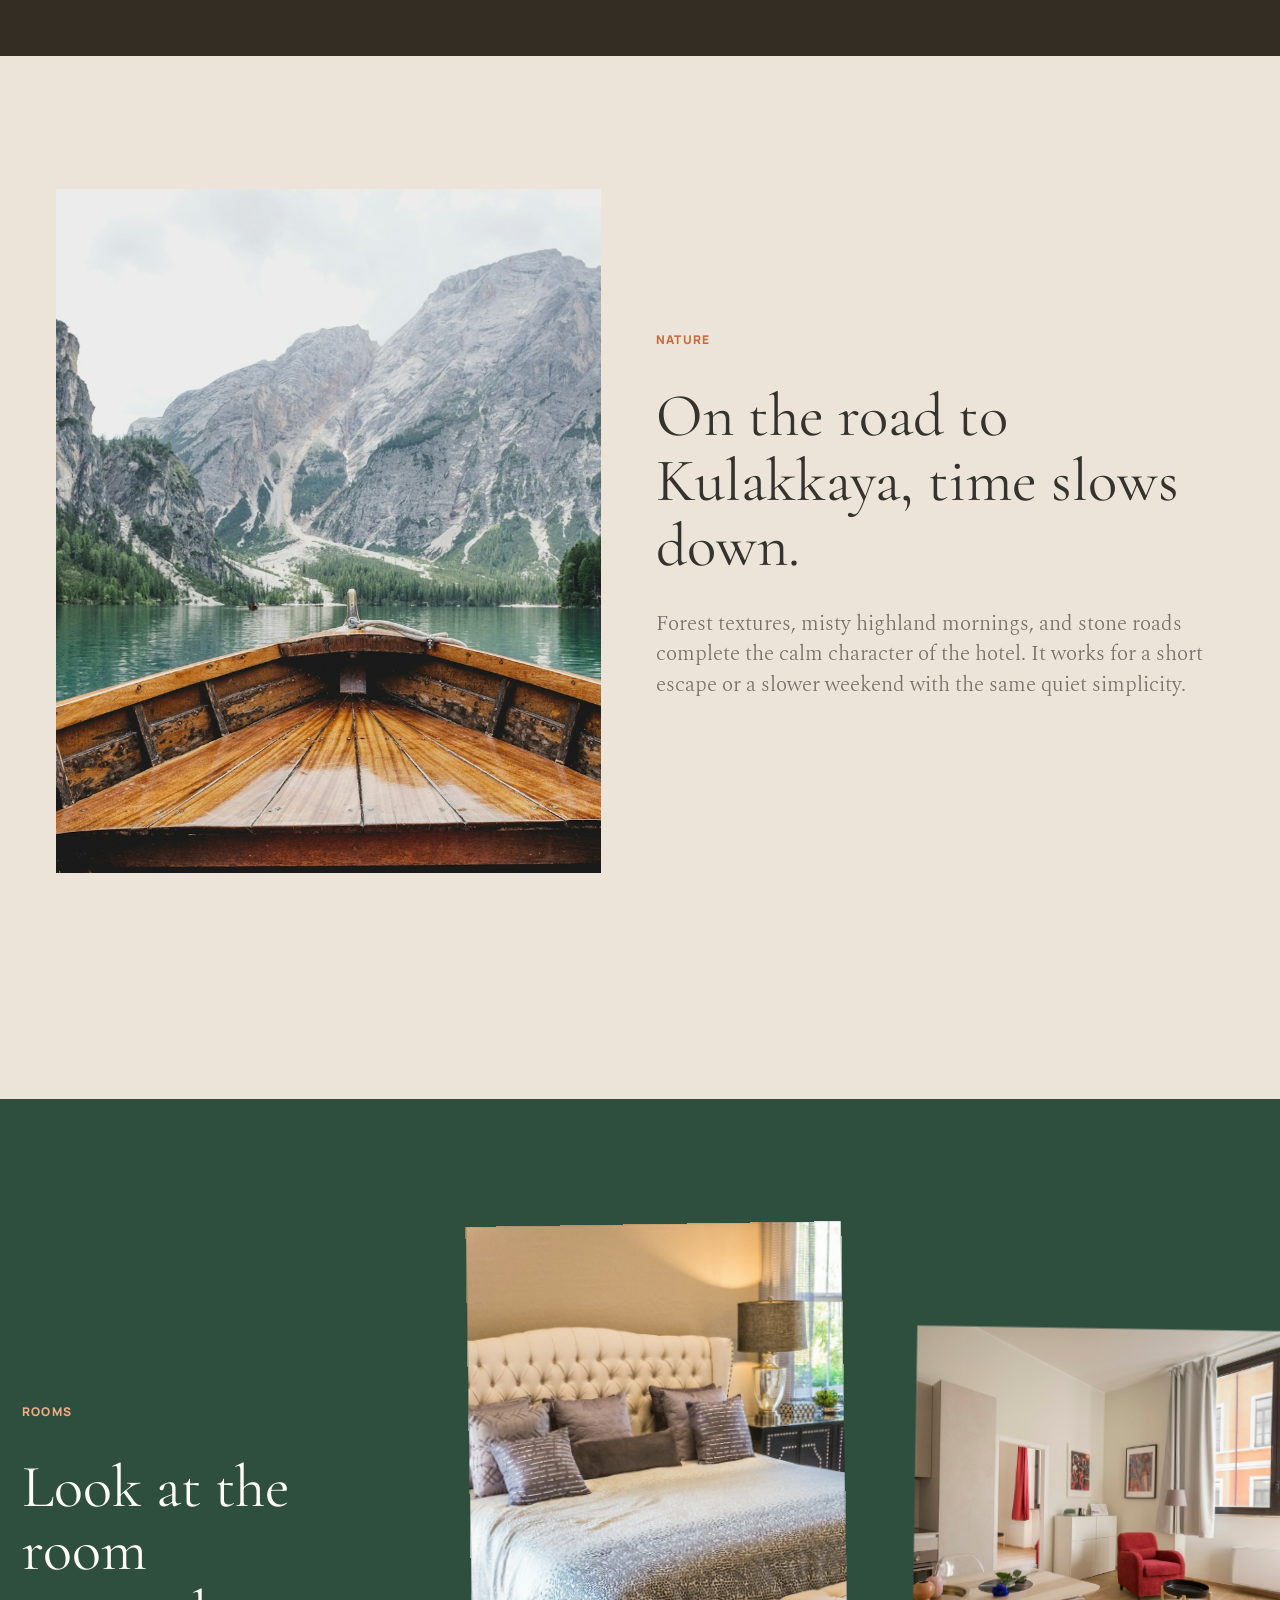
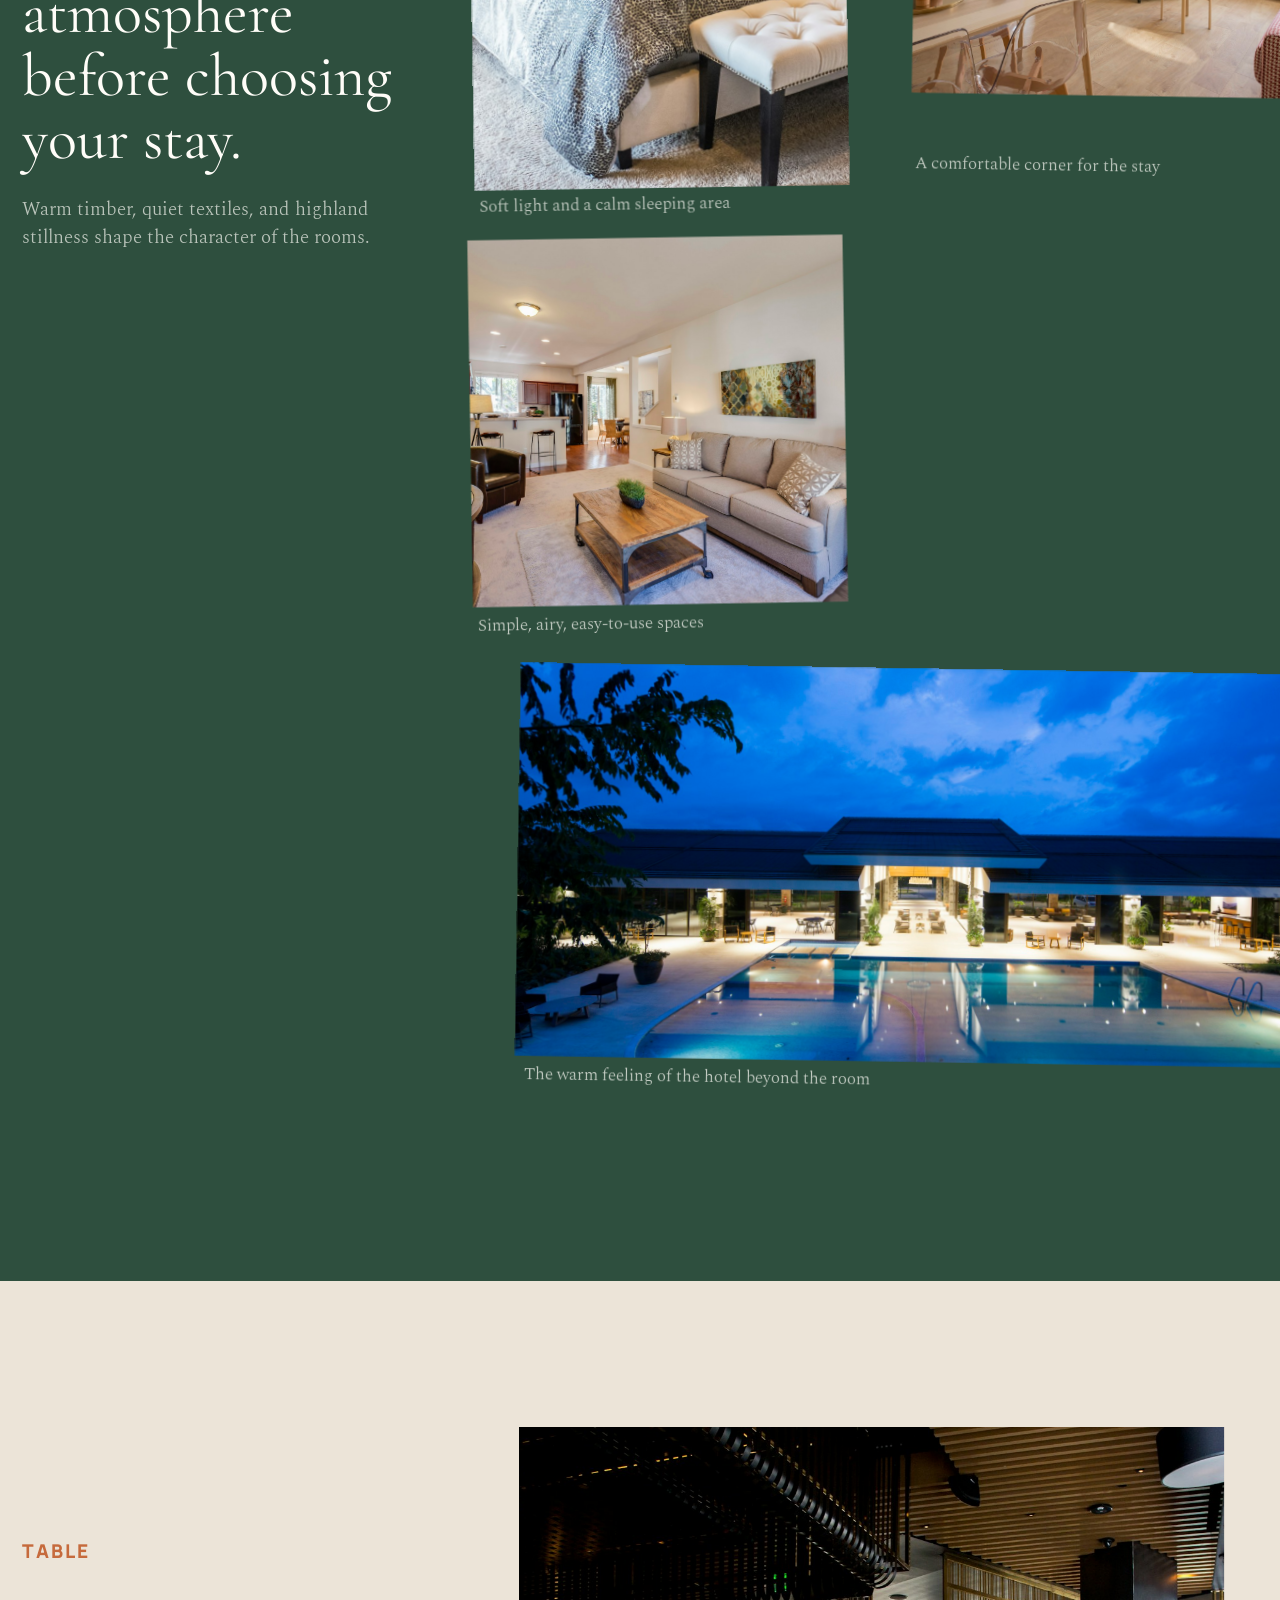
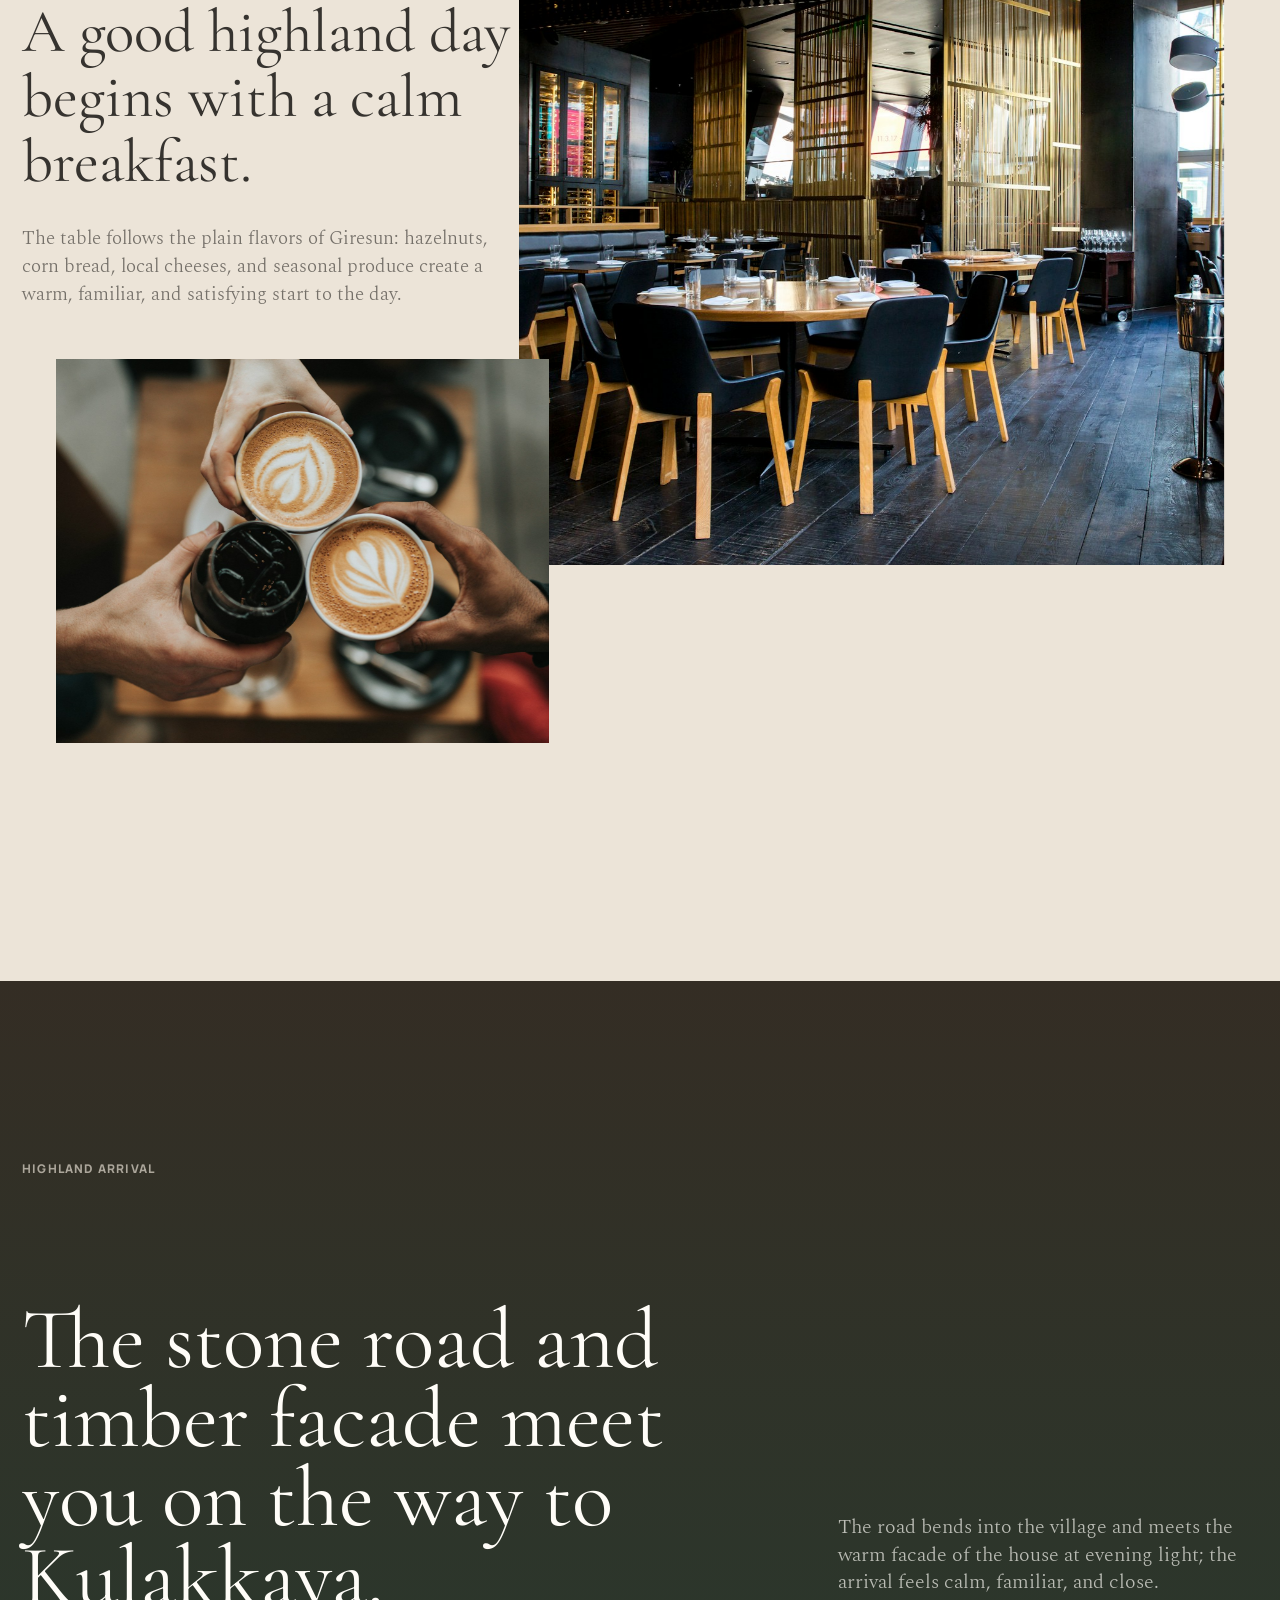
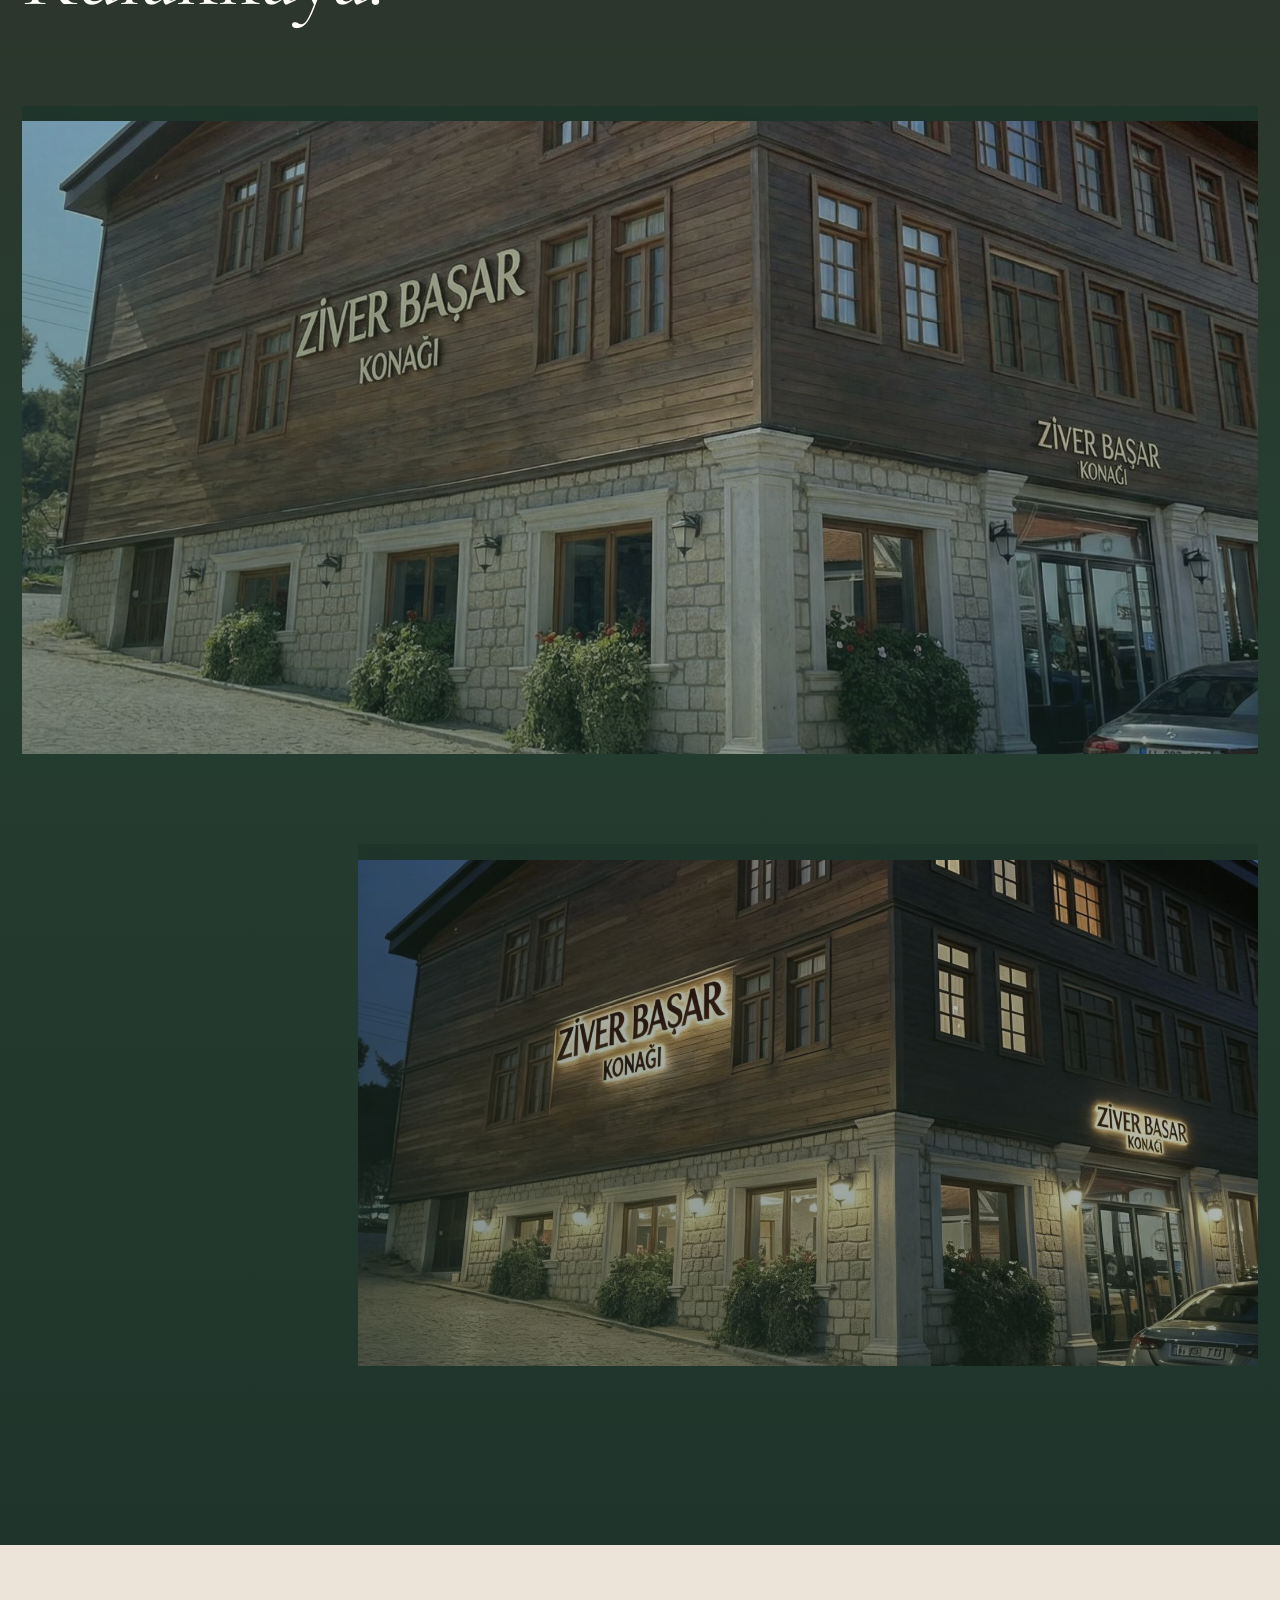
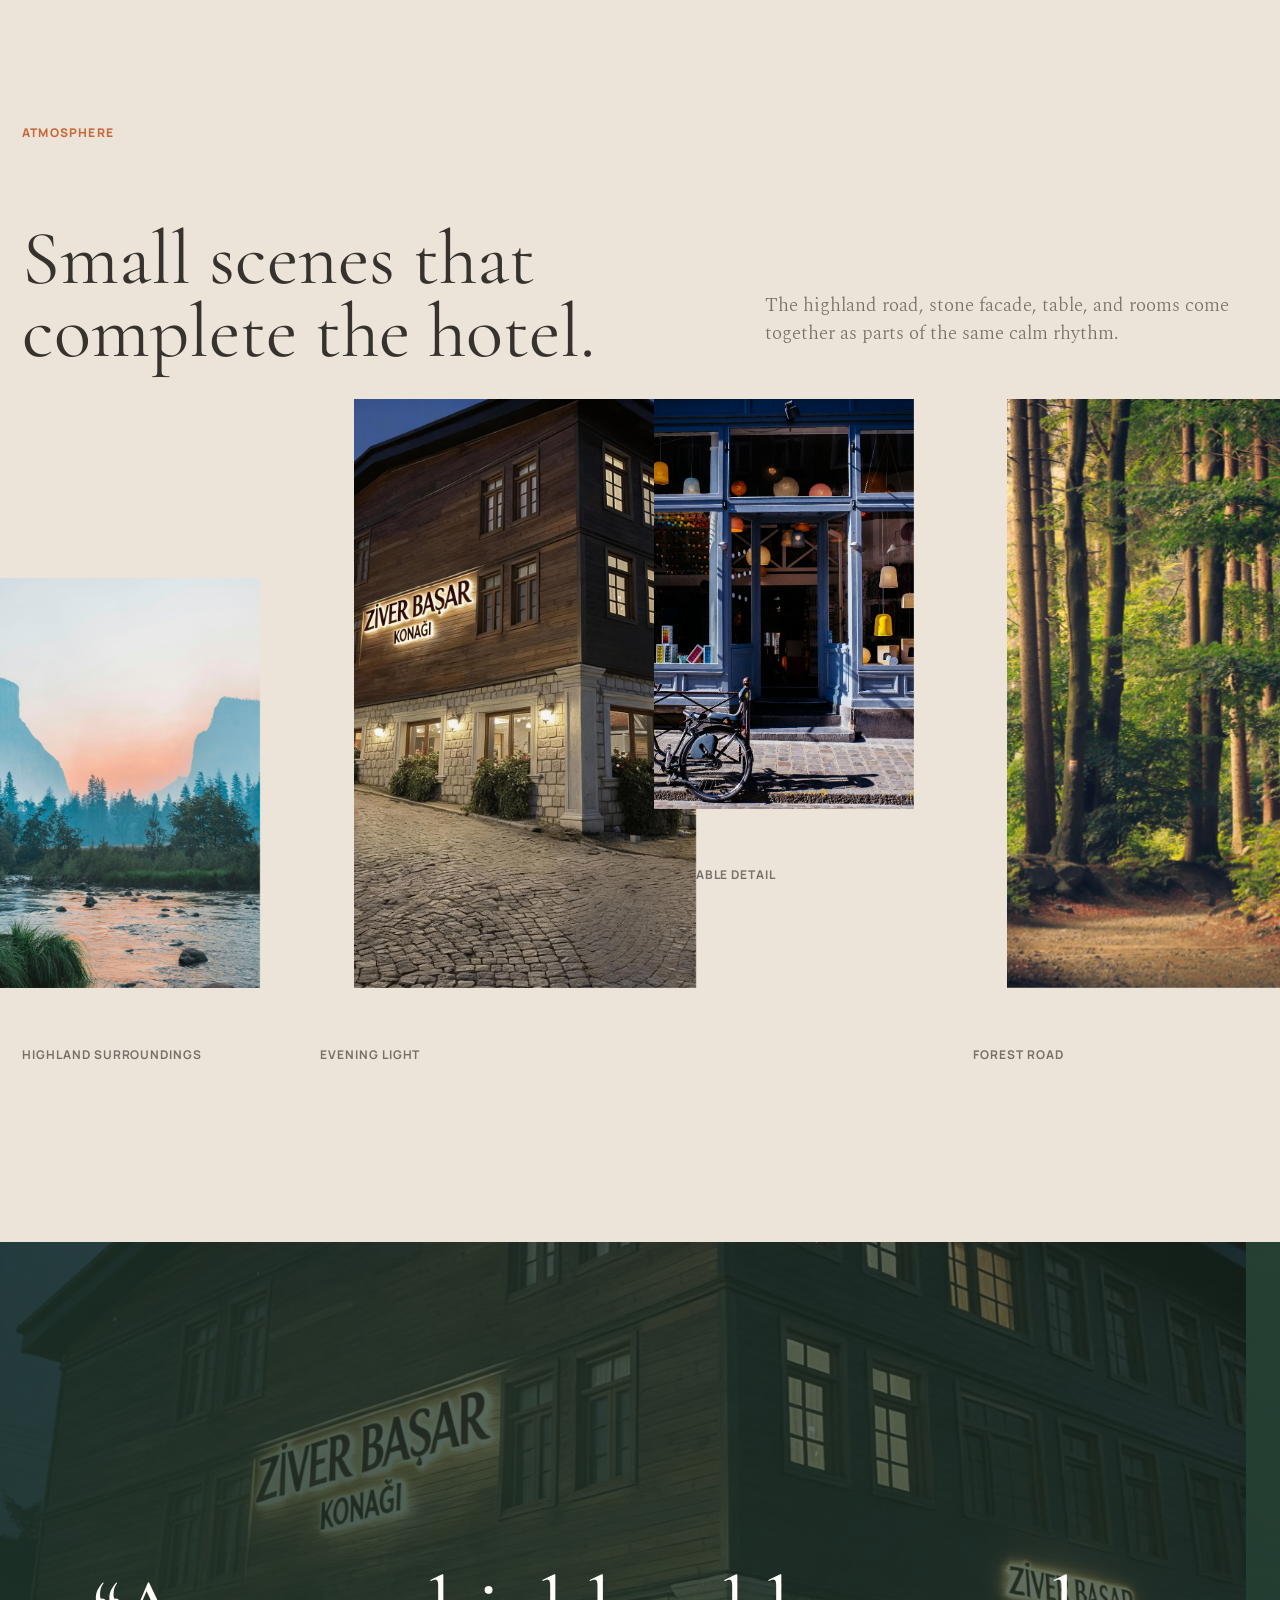
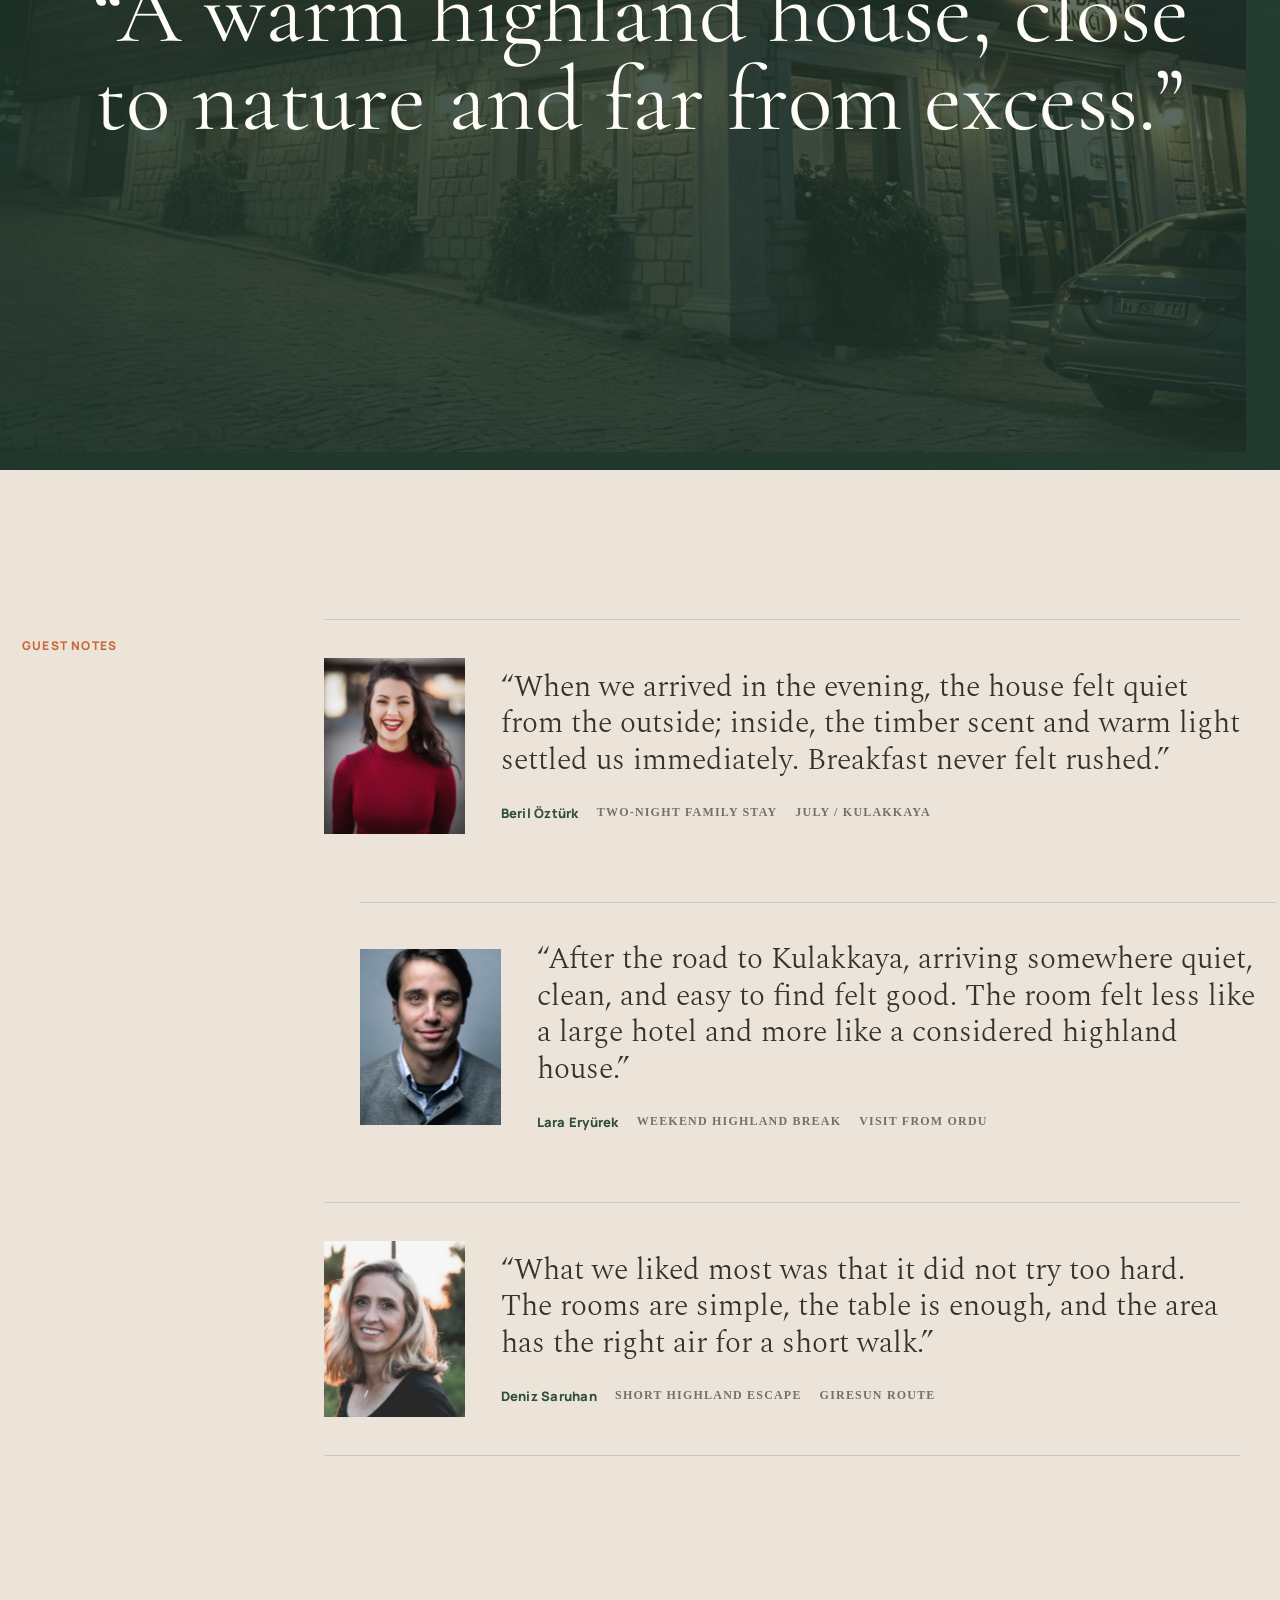
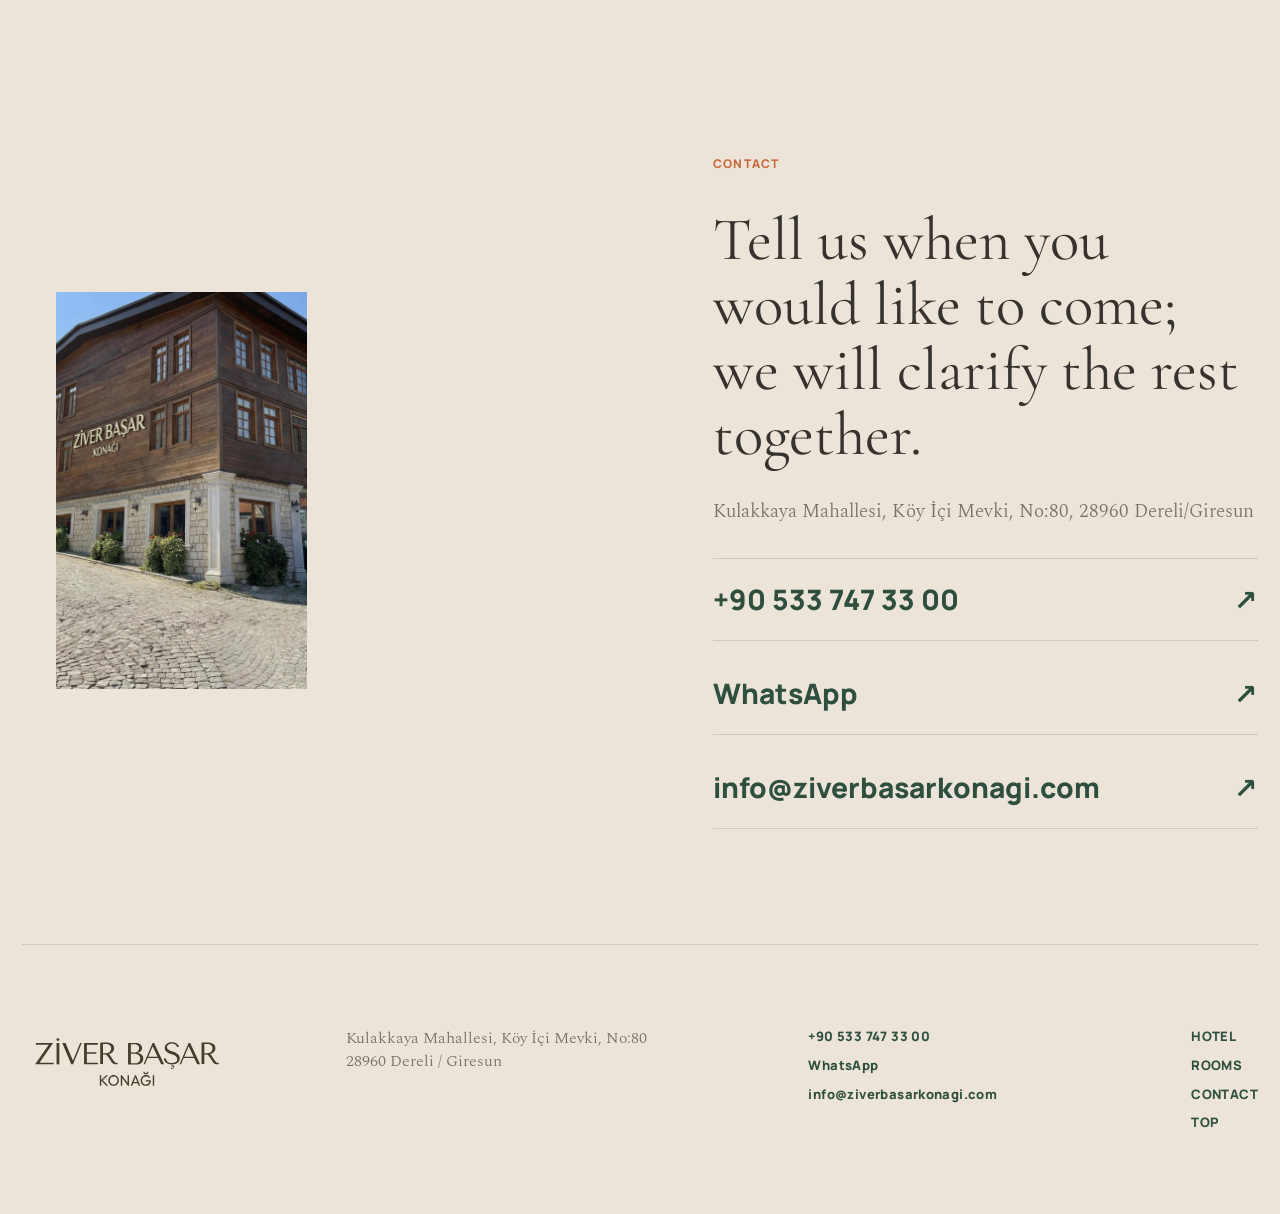
==== commit e96e077b: "Add ambient experience slider motion" ====
--- a/en/index.html
+++ b/en/index.html
@@ -122,7 +122,7 @@
             <img src="../assets/stock/cozy-bed.jpg" alt="Warm room atmosphere" />
           </figure>
         </div>
-        <div class="slider-copy">
+        <div class="slider-copy" data-slider-copy>
           <p class="micro">Experience</p>
           <h2>Your road, room, and table meet in one calm highland story.</h2>
           <p>
@@ -265,7 +265,7 @@
                 <blockquote>
                   “When we arrived in the evening, the house felt quiet from the outside; inside, the timber scent and warm light settled us immediately. Breakfast never felt rushed.”
                 </blockquote>
-                <p><span>Two-night family stay</span><span>July / Kulakkaya</span></p>
+                <p><span>Beril Öztürk</span><span>Two-night family stay</span><span>July / Kulakkaya</span></p>
               </div>
             </article>
             <article class="testimonial-card reveal-block" data-testimonial-card>
@@ -276,7 +276,7 @@
                 <blockquote>
                   “After the road to Kulakkaya, arriving somewhere quiet, clean, and easy to find felt good. The room felt less like a large hotel and more like a considered highland house.”
                 </blockquote>
-                <p><span>Weekend highland break</span><span>Visit from Ordu</span></p>
+                <p><span>Lara Eryürek</span><span>Weekend highland break</span><span>Visit from Ordu</span></p>
               </div>
             </article>
             <article class="testimonial-card reveal-block" data-testimonial-card>
@@ -287,7 +287,7 @@
                 <blockquote>
                   “What we liked most was that it did not try too hard. The rooms are simple, the table is enough, and the area has the right air for a short walk.”
                 </blockquote>
-                <p><span>Short highland escape</span><span>Giresun route</span></p>
+                <p><span>Deniz Saruhan</span><span>Short highland escape</span><span>Giresun route</span></p>
               </div>
             </article>
           </div>
--- a/styles.css
+++ b/styles.css
@@ -382,7 +382,7 @@
 [data-text-effect="hero"] .title-serif {
   display: inline-block;
   transform: translate3d(-34px, 24px, 0);
-  clip-path: inset(0 100% 0 0);
+  clip-path: inset(-0.08em 100% -0.22em 0);
   filter: blur(10px);
   transition:
     opacity 900ms ease,
@@ -440,7 +440,7 @@
 body.is-ready [data-text-effect="hero"] .scroll-cue {
   opacity: 1;
   transform: translate3d(0, 0, 0) rotate(0deg) scale(1);
-  clip-path: inset(0 0 0 0);
+  clip-path: inset(-0.1em -0.04em -0.24em -0.04em);
   filter: blur(0);
 }
 
@@ -454,7 +454,7 @@
   font-family: var(--font-display);
   font-size: clamp(70px, 8.4vw, 140px);
   font-weight: 400;
-  line-height: 0.88;
+  line-height: 0.96;
 }
 
 .hero-title-line {
@@ -469,16 +469,20 @@
 .title-serif {
   font-family: var(--font-display);
   font-weight: 400;
+  line-height: 1.02;
+  padding-bottom: 0.1em;
+  margin-bottom: -0.1em;
 }
 
 .title-script {
   display: block;
   margin-top: clamp(-4px, 0.8vw, 12px);
   padding-left: clamp(52px, 8vw, 144px);
+  padding-bottom: 0.16em;
   font-family: var(--font-script);
   font-size: clamp(56px, 6.6vw, 112px);
   font-weight: 400;
-  line-height: 0.76;
+  line-height: 0.98;
 }
 
 .hero-phrases {
@@ -563,7 +567,7 @@
   max-width: none;
   margin-inline: auto;
   font-size: clamp(58px, 8vw, 128px);
-  line-height: 0.92;
+  line-height: 1.02;
 }
 
 .mixed-statement {
@@ -571,12 +575,14 @@
   font-family: var(--font-display);
   font-size: clamp(60px, 7.3vw, 132px);
   font-weight: 400;
-  line-height: 0.93;
+  line-height: 1.03;
 }
 
 .mixed-statement span {
   display: inline-block;
   vertical-align: baseline;
+  padding: 0 0.01em 0.12em;
+  margin: 0 -0.01em -0.12em;
 }
 
 .statement-serif {
@@ -613,7 +619,7 @@
 
 [data-text-effect="intro"] .mixed-statement span {
   transform: translate3d(0, 38px, 0);
-  clip-path: inset(16% 0 18% 0);
+  clip-path: inset(16% -0.05em -0.24em -0.05em);
   filter: blur(8px);
   transition:
     opacity 760ms ease,
@@ -662,7 +668,7 @@
 [data-text-effect="intro"].is-text-visible .intro-copy {
   opacity: 1;
   transform: translate3d(0, 0, 0) scale(1);
-  clip-path: inset(0 0 0 0);
+  clip-path: inset(-0.08em -0.05em -0.24em -0.05em);
   filter: blur(0);
 }
 
@@ -819,6 +825,11 @@
   scroll-snap-type: none;
 }
 
+.slider-track.is-auto-moving {
+  scroll-behavior: auto;
+  scroll-snap-type: none;
+}
+
 .slider-card {
   position: relative;
   flex: 0 0 clamp(280px, 25vw, 460px);
@@ -892,6 +903,34 @@
   line-height: 1.34;
 }
 
+.slider-copy[data-slider-copy] > * {
+  opacity: 0;
+  filter: blur(8px);
+  transform: translate3d(0, 24px, 0);
+  transition:
+    opacity 760ms ease,
+    filter 840ms ease,
+    transform 920ms cubic-bezier(0.19, 1, 0.22, 1);
+}
+
+.slider-copy[data-slider-copy].is-visible > * {
+  opacity: 1;
+  filter: none;
+  transform: none;
+}
+
+.slider-copy[data-slider-copy].is-visible > .micro {
+  transition-delay: 80ms;
+}
+
+.slider-copy[data-slider-copy].is-visible > h2 {
+  transition-delay: 240ms;
+}
+
+.slider-copy[data-slider-copy].is-visible > p:not(.micro) {
+  transition-delay: 420ms;
+}
+
 .intro-copy p,
 .slider-copy p:not(.micro),
 .split-copy p:not(.micro),
@@ -1308,6 +1347,15 @@
   font-weight: 800;
   letter-spacing: 0.1em;
   text-transform: uppercase;
+}
+
+.testimonial-card p span:first-child {
+  color: var(--forest);
+  font-family: var(--font-body);
+  font-size: 13px;
+  font-weight: 800;
+  letter-spacing: 0.02em;
+  text-transform: none;
 }
 
 .testimonial-card p span + span {
@@ -1549,7 +1597,8 @@
   [data-text-effect="hero"] .scroll-cue,
   [data-text-effect="intro"] .intro-grid .micro,
   [data-text-effect="intro"] .mixed-statement span,
-  [data-text-effect="intro"] .intro-copy {
+  [data-text-effect="intro"] .intro-copy,
+  .slider-copy[data-slider-copy] > * {
     opacity: 1;
     transform: none;
     clip-path: none;
@@ -1777,7 +1826,7 @@
 
   .mixed-statement {
     font-size: clamp(44px, 13vw, 72px);
-    line-height: 0.98;
+    line-height: 1.06;
   }
 
   .experience-slider {
